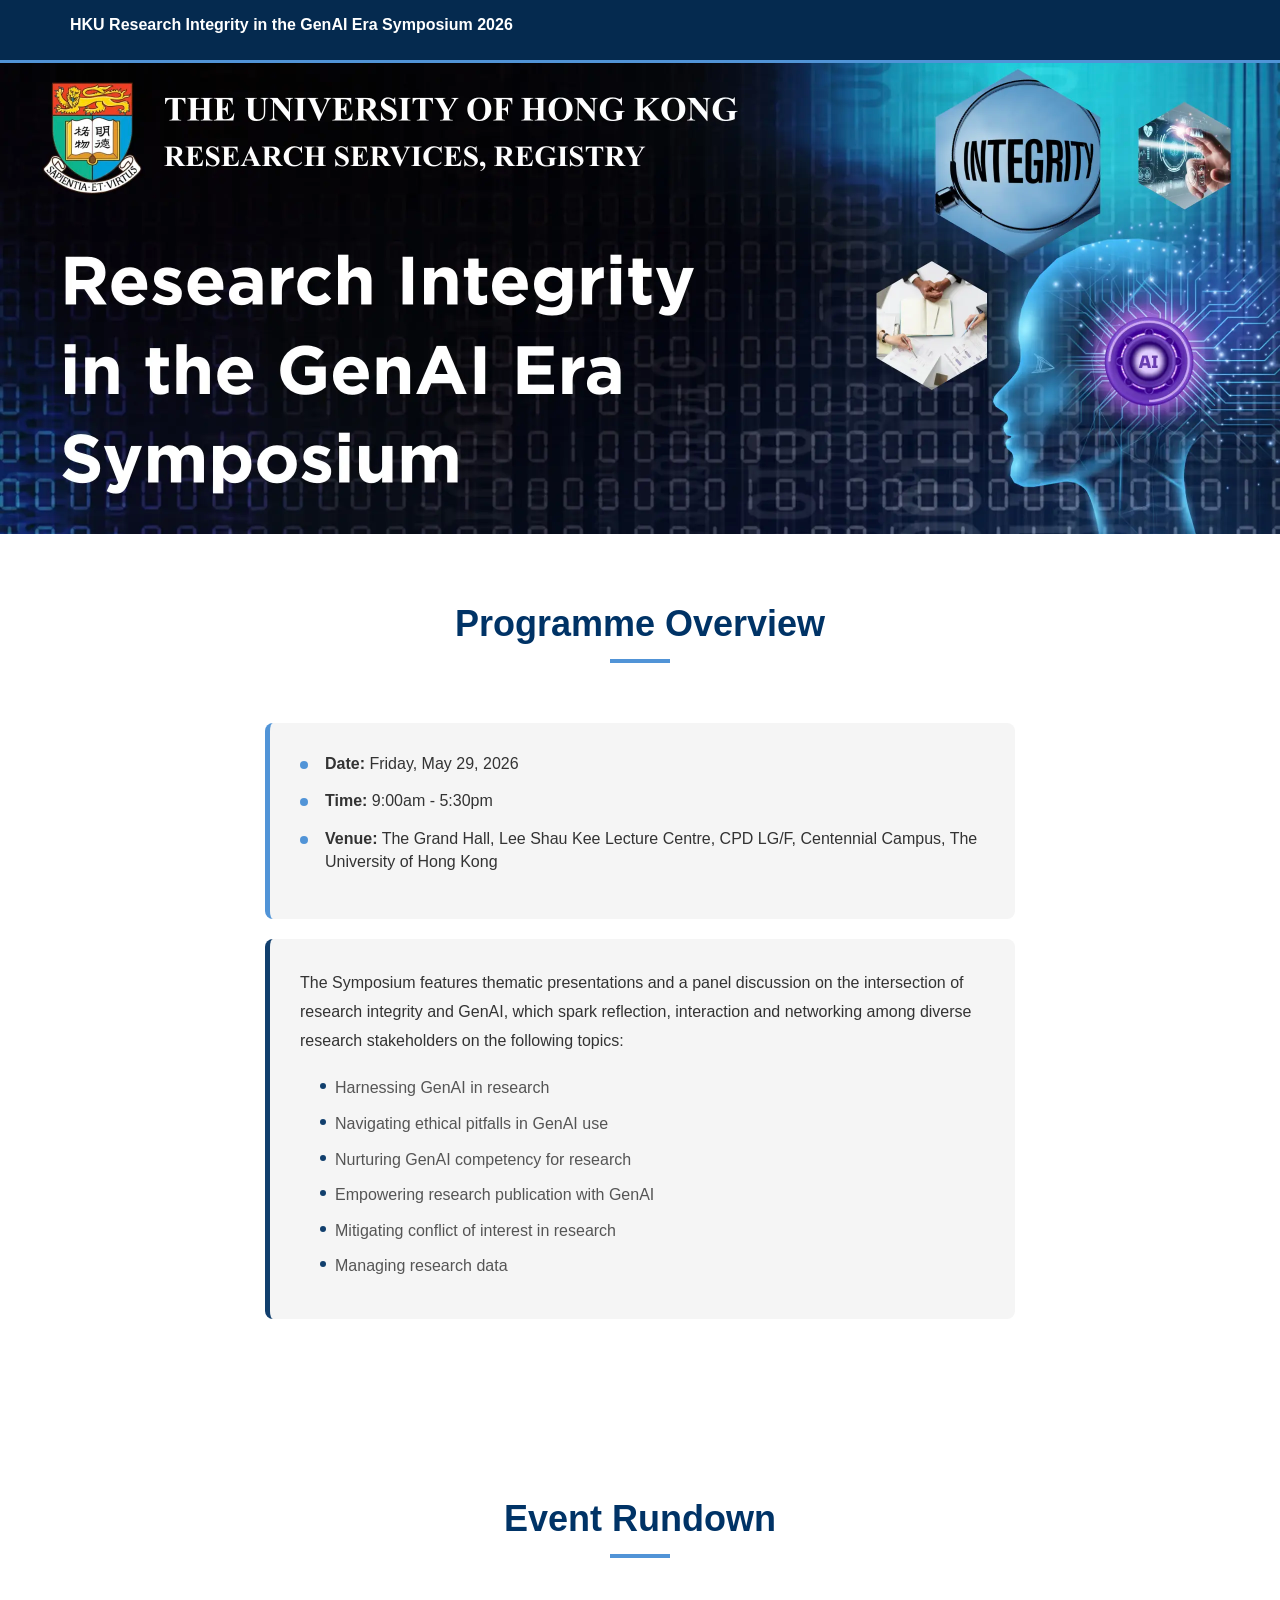
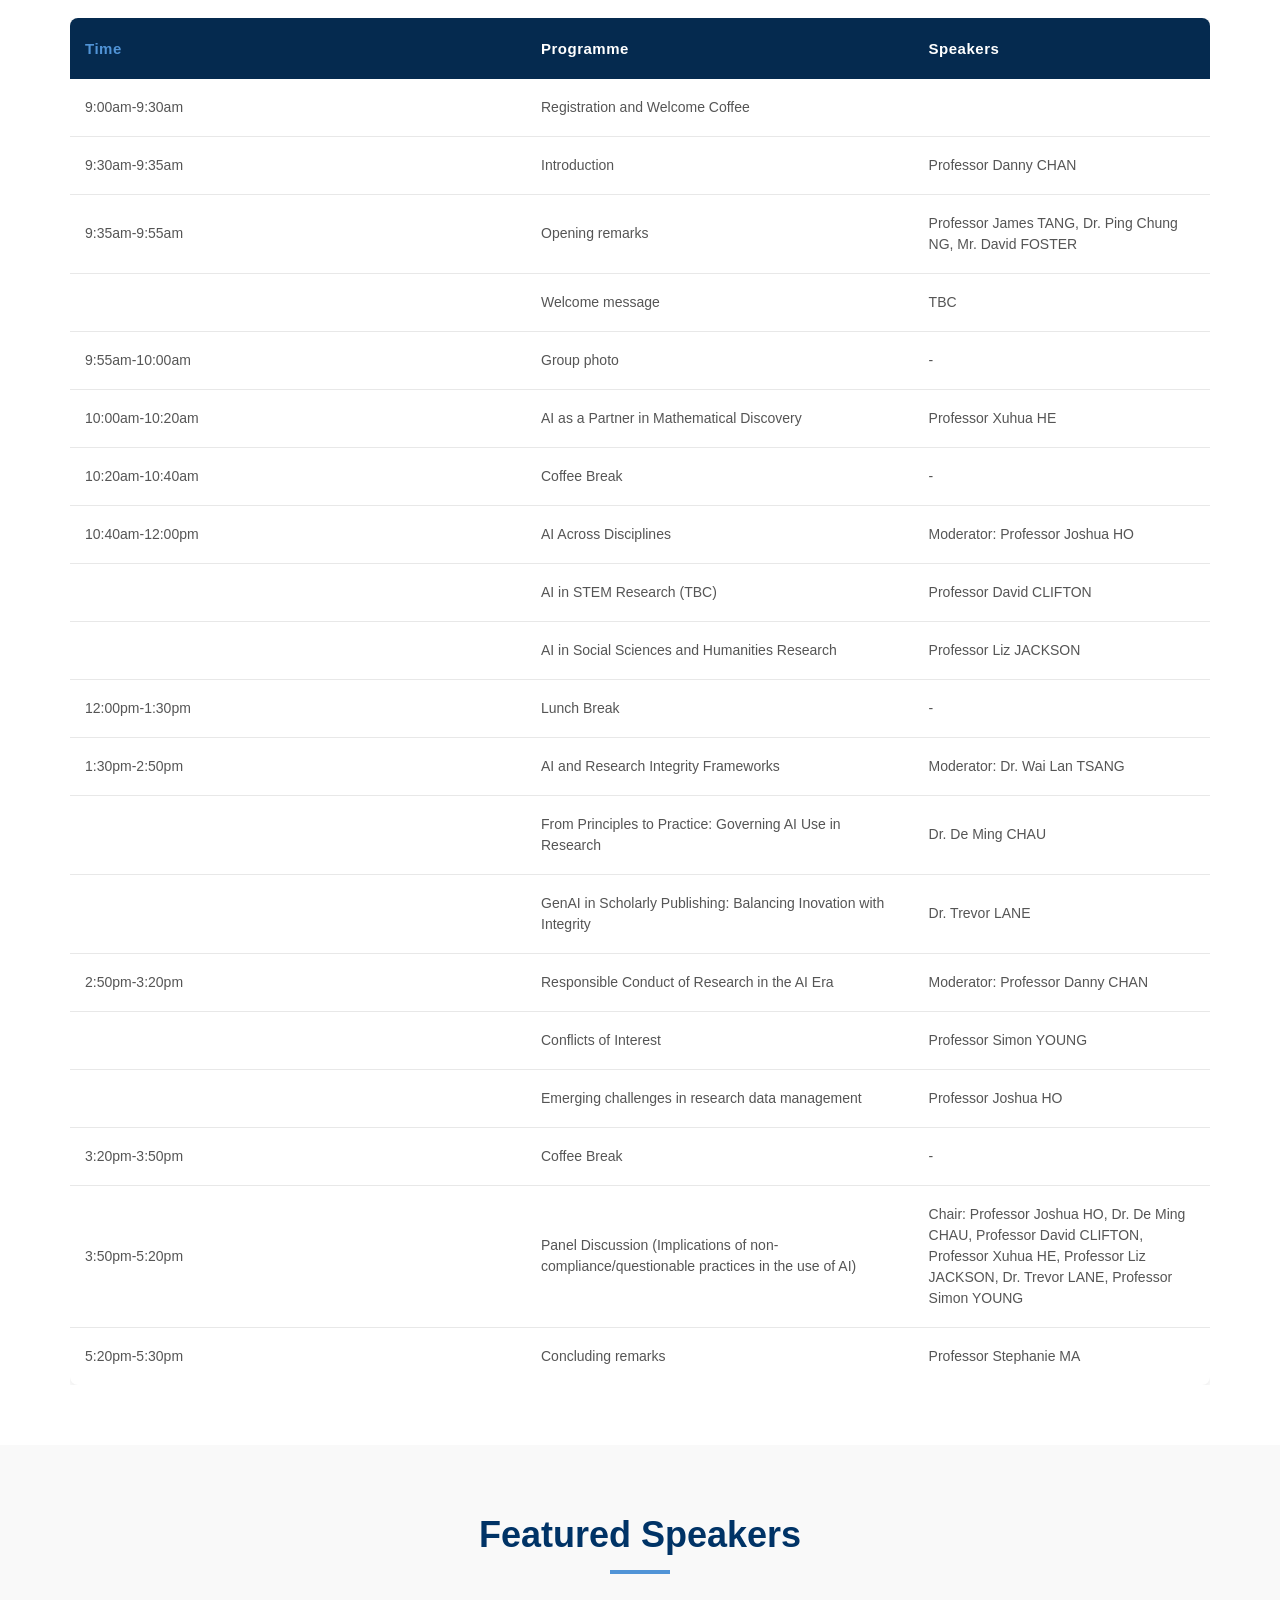
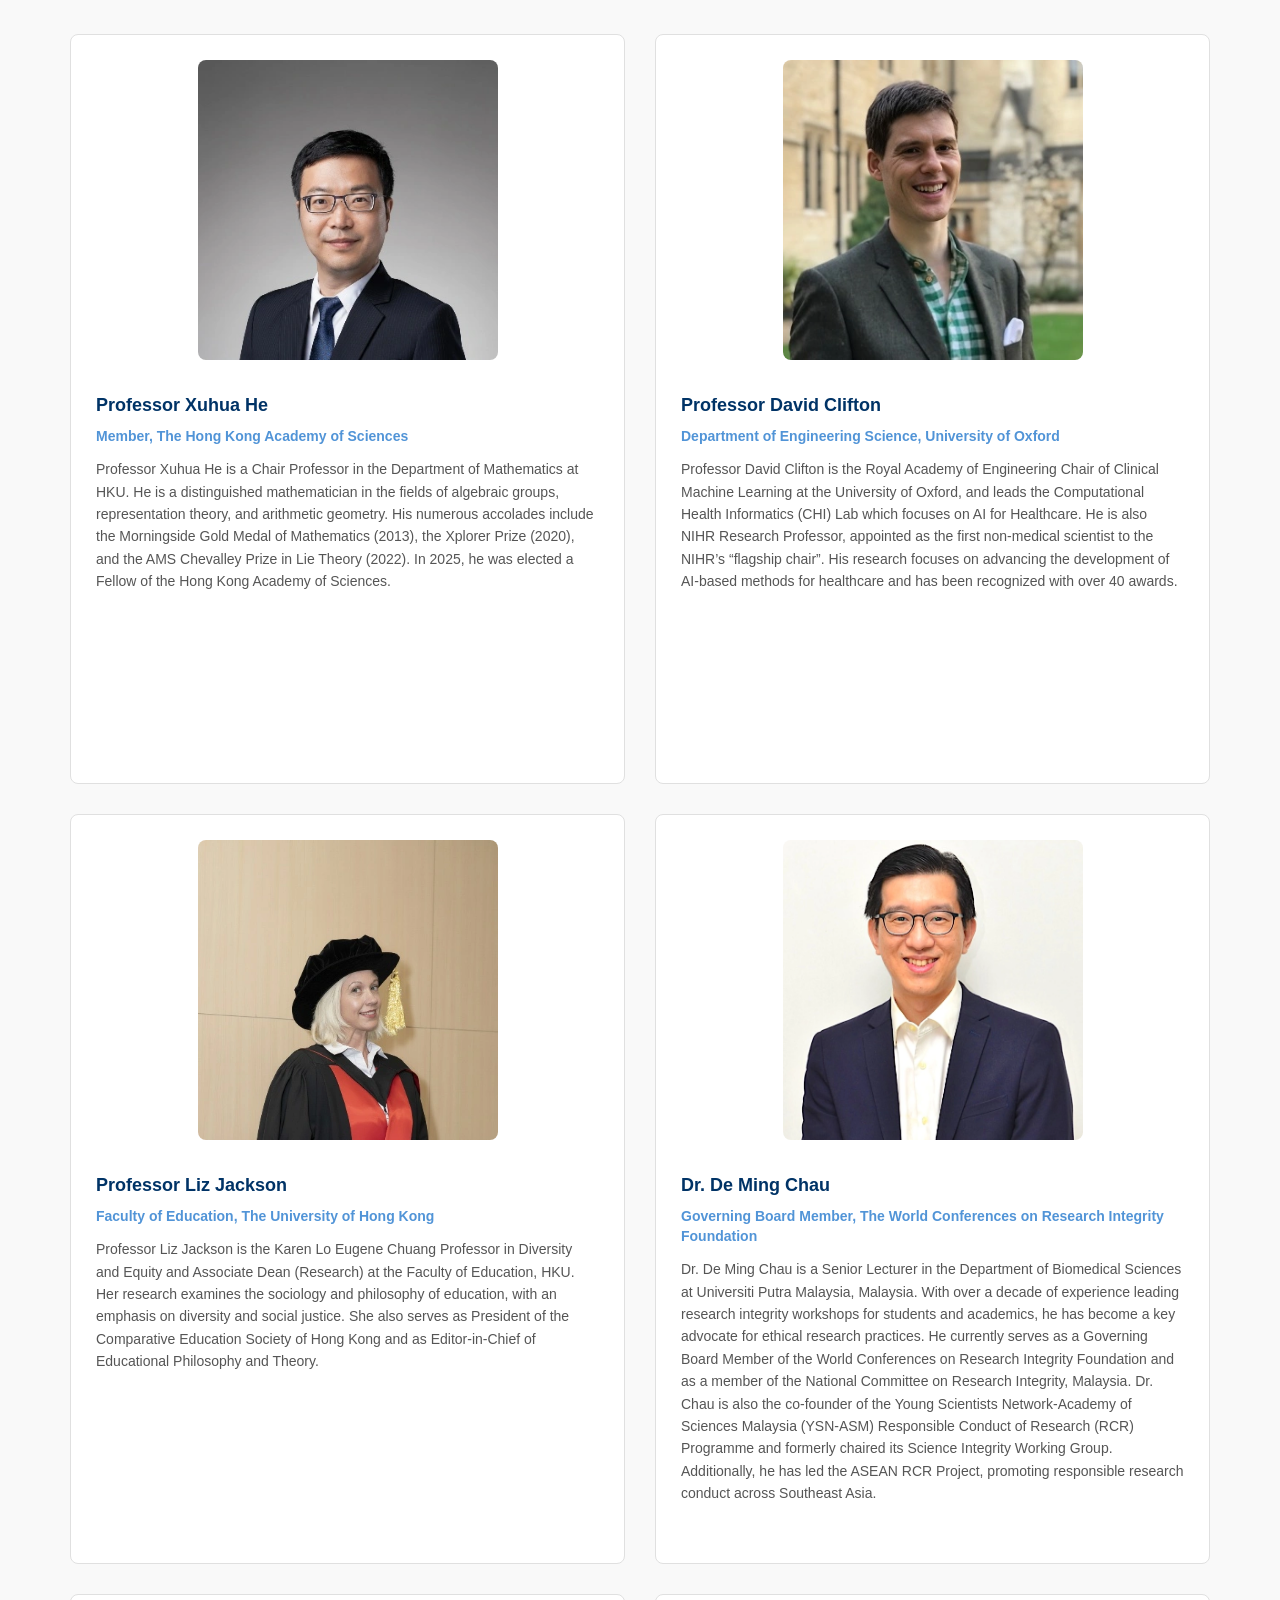
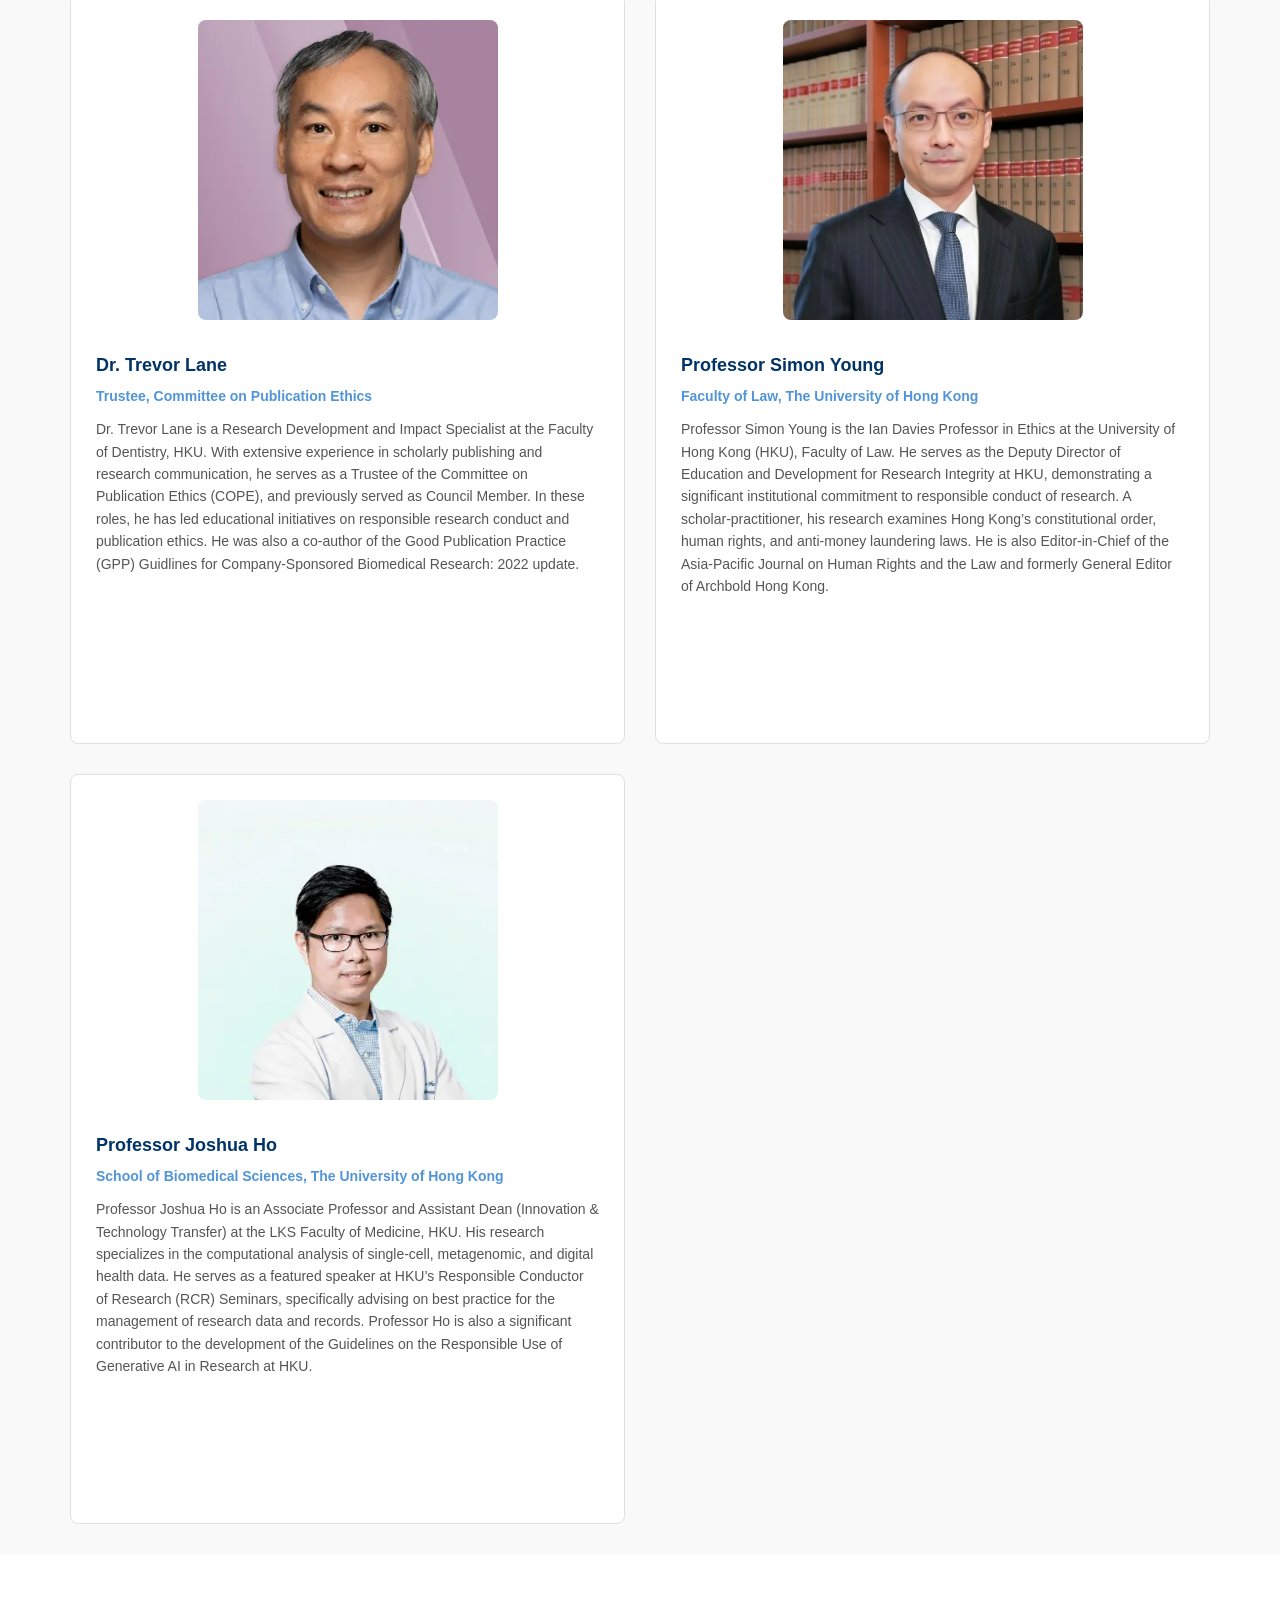
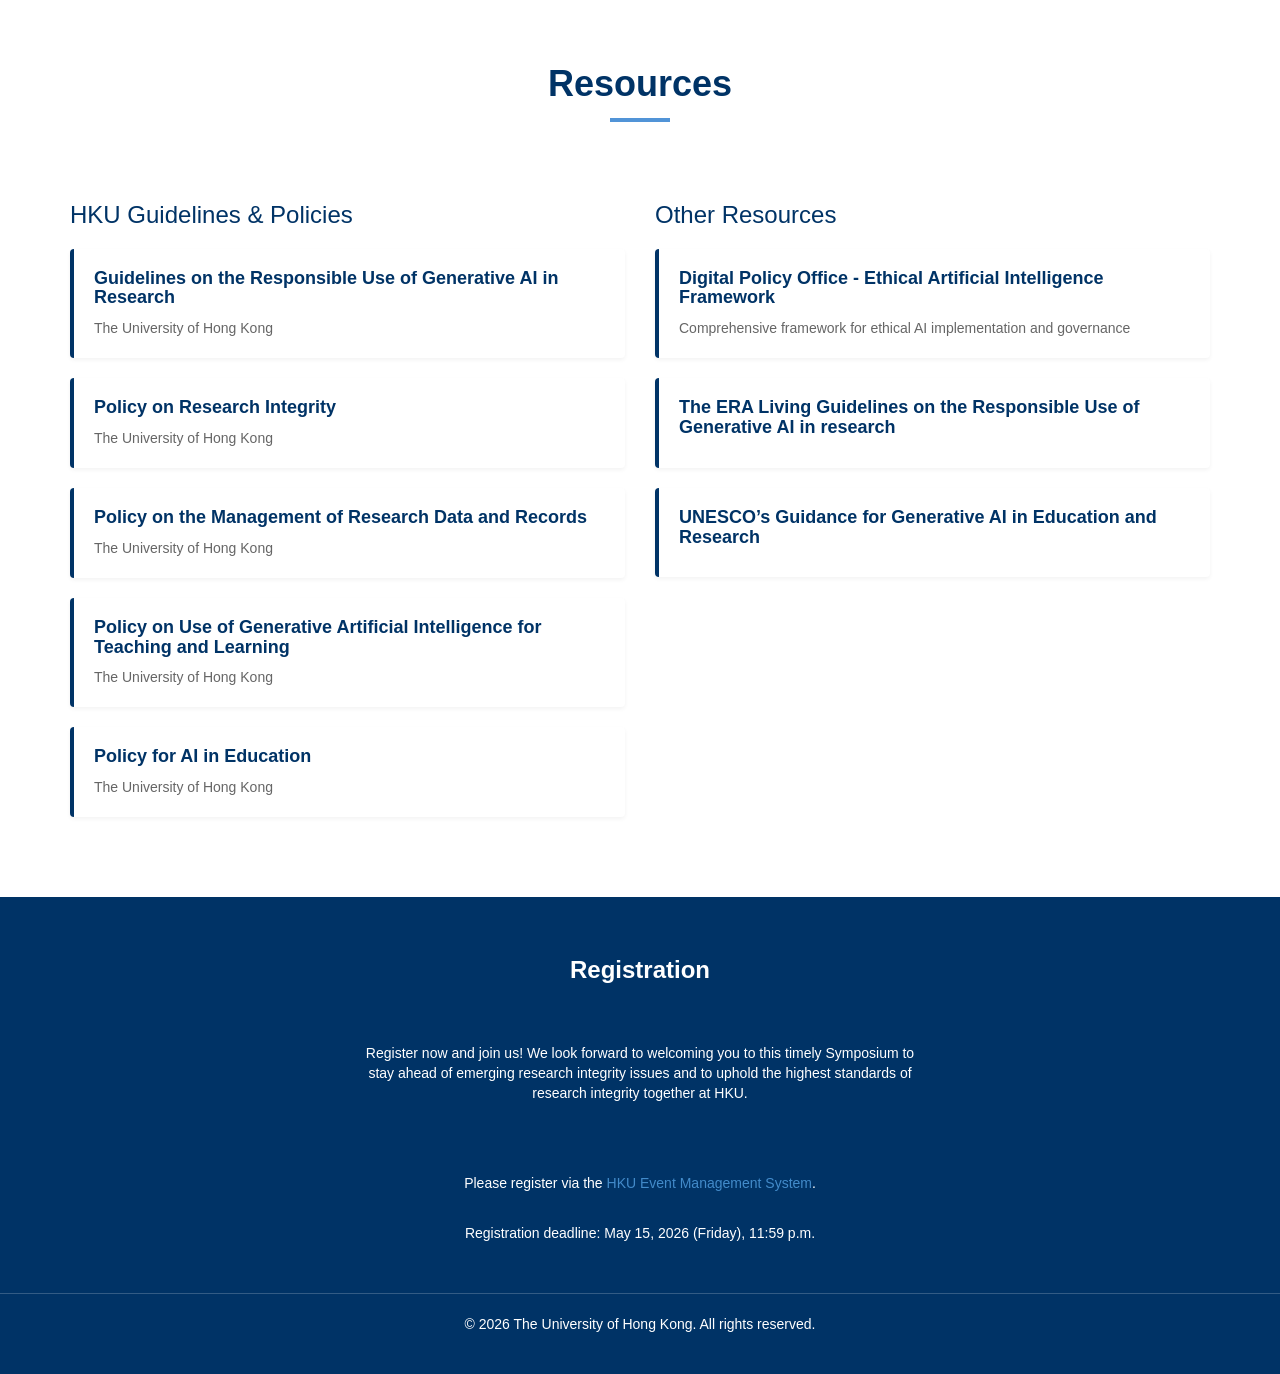
==== index.html @ 4e7ed570 "update timetable" ====
<!DOCTYPE html>
<!--[if IE 9]> <html lang="en" class="ie9"> <![endif]-->
<!--[if !IE]><!-->
<html lang="en">
<!--<![endif]-->

<head>
    <meta charset="utf-8">
    <title>Research Integrity in the GenAI Era Symposium</title>
    <meta name="description"
        content="Research Integrity in the GenAI Era Symposium-May 29, 2026 at The University of Hong Kong">
    <meta name="viewport" content="width=device-width, initial-scale=1.0">
    <link rel="shortcut icon" href="images/favicon.ico">

    <link href="bootstrap/css/bootstrap.css" rel="stylesheet">
    <link href="fonts/font-awesome/css/font-awesome.css" rel="stylesheet">
    <link href="css/animations.css" rel="stylesheet">
    <link href="css/animate.css" rel="stylesheet">
    <link href="css/style.css" rel="stylesheet">
</head>

<body class="no-trans">
    <!-- scrollToTop -->
    <div class="scrollToTop"><i class="icon-up-open-big"></i></div>

    <!-- Navigation -->
    <nav class="navbar navbar-default navbar-fixed-top navbar-custom">
        <div class="container">
            <div class="navbar-header">
                <a class="navbar-brand" href="#home">HKU Research Integrity in the GenAI Era Symposium 2026</a>
            </div>
        </div>
    </nav>

    <!-- Hero Section -->
    <!-- banner start -->
    <section id="banner" class="hero-section" style="margin-top: 50px;">
        <picture>
            <source media="(max-width: 768px)" srcset="images/banner2.webp">
            <img class="banner-image" src="images/banner.webp" alt="overview_banner" />
        </picture>
    </section>

    <!-- Programme Section -->
    <section id="programme" class="section clearfix secPadding" data-animation-effect="fadeInUp">
        <div class="container">
            <div class="row">
                <div class="col-md-12" style="margin-top: 50px;">
                    <h2 class="section-title">Programme Overview</h2>
                </div>
            </div>
            <div class="row">
                <div class="col-md-8 col-md-offset-2">
                    <div class="programme-details">
                        <div class="programme-item">
                            <strong>Date:</strong> Friday, May 29, 2026
                        </div>
                        <div class="programme-item">
                            <strong>Time:</strong> 9:00am - 5:30pm
                        </div>
                        <div class="programme-item">
                            <strong>Venue:</strong> The Grand Hall, Lee Shau Kee Lecture Centre, CPD LG/F, Centennial
                            Campus, The University of Hong Kong
                        </div>
                    </div>
                    <div class="description" style="margin-top: 20px;">
                        <p>The Symposium features thematic presentations and a panel discussion on the intersection of
                            research integrity and GenAI, which spark reflection, interaction and networking among
                            diverse research stakeholders on the following topics:
                        </p>
                        <ul class="list-unstyled">
                            <li>Harnessing GenAI in research</li>
                            <li>Navigating ethical pitfalls in GenAI use</li>
                            <li>Nurturing GenAI competency for research</li>
                            <li>Empowering research publication with GenAI</li>
                            <li>Mitigating conflict of interest in research</li>
                            <li>Managing research data</li>
                        </ul>
                    </div>
                </div>
            </div>
        </div>
    </section>

    <div class="space-lg"></div>

    <!-- Timetable Section -->
    <section id="timetable" class="section clearfix secPadding" data-animation-effect="fadeInUp">
        <div class="container">
            <div class="row">
                <div class="col-md-12" style="margin-top: 50px;">
                    <h2 class="section-title">Event Rundown</h2>
                </div>
            </div>
            <div class="row">
                <div class="col-md-12">
                    <div class="table-responsive">
                        <table class="timetable-table">
                            <thead>
                                <tr>
                                    <th>Time</th>
                                    <th>Programme</th>
                                    <th>Speakers</th>
                                </tr>
                            </thead>
                            <tbody>
                                <tr>
                                    <td>9:00am-9:30am</td>
                                    <td>Registration and Welcome Coffee</td>
                                    <td></td>
                                </tr>
                                <tr>
                                    <td>9:30am-9:35am</td>
                                    <td>Introduction</td>
                                    <td>Professor Danny CHAN</td>
                                </tr>
                                <tr>
                                    <td>9:35am-9:55am</td>
                                    <td>Opening remarks</td>
                                    <td>Professor James TANG, Dr. Ping Chung NG, Mr. David FOSTER</td>
                                </tr>
                                <tr>
                                    <td></td>
                                    <td>Welcome message</td>
                                    <td>TBC</td>
                                </tr>
                                <tr>
                                    <td>9:55am-10:00am</td>
                                    <td>Group photo</td>
                                    <td>-</td>
                                </tr>
                                <tr>
                                    <td>10:00am-10:20am</td>
                                    <td>AI as a Partner in Mathematical Discovery</td>
                                    <td>Professor Xuhua HE</td>
                                </tr>
                                <tr>
                                    <td>10:20am-10:40am</td>
                                    <td>Coffee Break</td>
                                    <td>-</td>
                                </tr>
                                <tr>
                                    <td>10:40am-12:00pm</td>
                                    <td>AI Across Disciplines</td>
                                    <td>Moderator: Professor Joshua HO</td>
                                </tr>
                                <tr>
                                    <td></td>
                                    <td>AI in STEM Research (TBC)</td>
                                    <td>Professor David CLIFTON</td>
                                </tr>
                                <tr>
                                    <td></td>
                                    <td>AI in Social Sciences and Humanities Research</td>
                                    <td>Professor Liz JACKSON</td>
                                </tr>
                                <tr>
                                    <td>12:00pm-1:30pm</td>
                                    <td>Lunch Break</td>
                                    <td>-</td>
                                </tr>
                                <tr>
                                    <td>1:30pm-2:50pm</td>
                                    <td>AI and Research Integrity Frameworks</td>
                                    <td>Moderator: Dr. Wai Lan TSANG</td>
                                </tr>
                                <tr>
                                    <td></td>
                                    <td>From Principles to Practice: Governing AI Use in Research</td>
                                    <td>Dr. De Ming CHAU</td>
                                </tr>
                                <tr>
                                    <td></td>
                                    <td>GenAI in Scholarly Publishing: Balancing Inovation with Integrity</td>
                                    <td>Dr. Trevor LANE</td>
                                </tr>
                                <tr>
                                    <td>2:50pm-3:20pm</td>
                                    <td>Responsible Conduct of Research in the AI Era</td>
                                    <td>Moderator: Professor Danny CHAN</td>
                                </tr>
                                <tr>
                                    <td></td>
                                    <td>Conflicts of Interest</td>
                                    <td>Professor Simon YOUNG</td>
                                </tr>
                                <tr>
                                    <td></td>
                                    <td>Emerging challenges in research data management</td>
                                    <td>Professor Joshua HO</td>
                                </tr>
                                <tr>
                                    <td>3:20pm-3:50pm</td>
                                    <td>Coffee Break</td>
                                    <td>-</td>
                                </tr>
                                <tr>
                                    <td>3:50pm-5:20pm</td>
                                    <td>Panel Discussion (Implications of non-compliance/questionable practices in the
                                        use of AI)</td>
                                    <td>Chair: Professor Joshua HO, Dr. De Ming CHAU, Professor David CLIFTON, Professor
                                        Xuhua HE, Professor Liz JACKSON, Dr. Trevor LANE, Professor Simon YOUNG </td>
                                </tr>
                                <tr>
                                    <td>5:20pm-5:30pm</td>
                                    <td>Concluding remarks</td>
                                    <td>Professor Stephanie MA</td>
                                </tr>
                            </tbody>
                        </table>
                    </div>
                </div>
            </div>
        </div>
    </section>

    <div class="space-lg"></div>

    <!-- Speakers Section -->
    <section id="speakers" class="section clearfix secPadding" style="background-color: #f9f9f9;"
        data-animation-effect="fadeInUp">
        <div class="container">
            <div class="row">
                <div class="col-md-12" style="margin-top: 50px;">
                    <h2 class="section-title">Featured Speakers</h2>
                </div>
            </div>
            <div class="row">
                <!-- Speaker 1 -->
                <div class="col-sm-6 col-md-6">
                    <div class="speaker-card">
                        <img class="speaker-image" src="images/xuhuahe.webp" alt="Professor Xuhua He" />
                        <div class="speaker-name">Professor Xuhua He</div>
                        <div class="speaker-title">Member, The Hong Kong Academy of Sciences</div>
                        <p class="speaker-bio">Professor Xuhua He is a Chair Professor in the Department of Mathematics
                            at HKU. He is a distinguished mathematician in the fields of algebraic groups,
                            representation theory, and arithmetic geometry. His numerous accolades include the
                            Morningside Gold Medal of Mathematics (2013), the Xplorer Prize (2020), and the AMS
                            Chevalley Prize in Lie Theory (2022). In 2025, he was elected a Fellow of the Hong Kong
                            Academy of Sciences.</p>
                    </div>
                </div>

                <!-- Speaker 2 -->
                <div class="col-sm-6 col-md-6">
                    <div class="speaker-card">
                        <img class="speaker-image" src="images/davidclifton.webp" alt="Professor David Clifton" />
                        <div class="speaker-name">Professor David Clifton</div>
                        <div class="speaker-title">Department of Engineering Science, University of Oxford</div>
                        <p class="speaker-bio">Professor David Clifton is the Royal Academy of Engineering Chair of
                            Clinical Machine Learning at the University of Oxford, and leads the Computational Health
                            Informatics (CHI) Lab which focuses on AI for Healthcare. He is also NIHR Research
                            Professor, appointed as the first non-medical scientist to the NIHR’s “flagship chair”. His
                            research focuses on advancing the development of AI-based methods for healthcare and has
                            been recognized with over 40 awards.</p>
                    </div>
                </div>

                <!-- Speaker 3 -->
                <div class="col-sm-6 col-md-6">
                    <div class="speaker-card">
                        <img class="speaker-image" src="images/lizjackson.webp" alt="Professor Liz Jackson" />
                        <div class="speaker-name">Professor Liz Jackson</div>
                        <div class="speaker-title">Faculty of Education, The University of Hong Kong</div>
                        <p class="speaker-bio">Professor Liz Jackson is the Karen Lo Eugene Chuang Professor in
                            Diversity and Equity and Associate Dean (Research) at the Faculty of Education, HKU. Her
                            research examines the sociology and philosophy of education, with an emphasis on diversity
                            and social justice. She also serves as President of the Comparative Education Society of
                            Hong Kong and as Editor‑in‑Chief of Educational Philosophy and Theory.</p>
                    </div>
                </div>

                <!-- Speaker 4 -->
                <div class="col-sm-6 col-md-6">
                    <div class="speaker-card">
                        <img class="speaker-image" src="images/demingchau.webp" alt="Dr. De Ming Chau" />
                        <div class="speaker-name">Dr. De Ming Chau</div>
                        <div class="speaker-title">Governing Board Member, The World Conferences on Research Integrity Foundation</div>
                        <p class="speaker-bio">Dr. De Ming Chau is a Senior Lecturer in the Department of Biomedical
                            Sciences at Universiti Putra Malaysia, Malaysia. With over a decade of experience leading
                            research integrity workshops for students and academics, he has become a key advocate for
                            ethical research practices. He currently serves as a Governing Board Member of the World
                            Conferences on Research Integrity Foundation and as a member of the National Committee on
                            Research Integrity, Malaysia. Dr. Chau is also the co-founder of the Young Scientists
                            Network-Academy of Sciences Malaysia (YSN-ASM) Responsible Conduct of Research (RCR)
                            Programme and formerly chaired its Science Integrity Working Group. Additionally, he has led
                            the ASEAN RCR Project, promoting responsible research conduct across Southeast Asia.</p>
                    </div>
                </div>

                <!-- Speaker 5 -->
                <div class="col-sm-6 col-md-6">
                    <div class="speaker-card">
                        <img class="speaker-image" src="images/trevorlane.webp" alt="Dr. Trevor Lane" />
                        <div class="speaker-name">Dr. Trevor Lane</div>
                        <div class="speaker-title">Trustee, Committee on Publication Ethics</div>
                        <p class="speaker-bio">Dr. Trevor Lane is a Research Development and Impact Specialist at the
                            Faculty of Dentistry, HKU. With extensive experience in scholarly publishing and research
                            communication, he serves as a Trustee of the Committee on Publication Ethics (COPE), and
                            previously served as Council Member. In these roles, he has led educational initiatives on
                            responsible research conduct and publication ethics. He was also a co-author of the Good
                            Publication Practice (GPP) Guidlines for Company-Sponsored Biomedical Research: 2022 update.</p>
                    </div>
                </div>

                <!-- Speaker 6 -->
                <div class="col-sm-6 col-md-6">
                    <div class="speaker-card">
                        <img class="speaker-image" src="images/simonyoung.webp" alt="Professor Simon Young" />
                        <div class="speaker-name">Professor Simon Young</div>
                        <div class="speaker-title">Faculty of Law, The University of Hong Kong</div>
                        <p class="speaker-bio">Professor Simon Young is the Ian Davies Professor in Ethics at the
                            University of Hong Kong (HKU), Faculty of Law. He serves as the Deputy Director of Education
                            and Development for Research Integrity at HKU, demonstrating a significant institutional
                            commitment to responsible conduct of research. A scholar-practitioner, his research examines
                            Hong Kong’s constitutional order, human rights, and anti-money laundering laws. He is also
                            Editor-in-Chief of the Asia-Pacific Journal on Human Rights and the Law and formerly General
                            Editor of Archbold Hong Kong.</p>
                    </div>
                </div>

                <!-- Speaker 7 -->
                <div class="col-sm-6 col-md-6">
                    <div class="speaker-card">
                        <img class="speaker-image" src="images/joshuaho.webp" alt="Professor Joshua Ho" />
                        <div class="speaker-name">Professor Joshua Ho</div>
                        <div class="speaker-title">School of Biomedical Sciences, The University of Hong Kong</div>
                        <p class="speaker-bio">Professor Joshua Ho is an Associate Professor and Assistant Dean
                            (Innovation & Technology Transfer) at the LKS Faculty of Medicine, HKU. His research
                            specializes in the computational analysis of single-cell, metagenomic, and digital health
                            data. He serves as a featured speaker at HKU’s Responsible Conductor of Research (RCR)
                            Seminars, specifically advising on best practice for the management of research data and
                            records. Professor Ho is also a significant contributor to the development of the Guidelines
                            on the Responsible Use of Generative AI in Research at HKU.</p>
                    </div>
                </div>

            </div>
        </div>
    </section>

    <div class="space-lg"></div>

    <!-- Resources Section -->
    <section id="resources" class="section clearfix secPadding" data-animation-effect="fadeInUp">
        <div class="container">
            <div class="row">
                <div class="col-md-12">
                    <h2 class="section-title" style="margin-top: 50px;">Resources</h2>
                </div>
            </div>
            <div class="row">
                <div class="col-md-6">
                    <h3 style="color: #003366; margin-bottom: 20px;">HKU Guidelines & Policies</h3>
                    <a href="https://www.rss.hku.hk/research-integrity/GenAI-research-guidelines.pdf" target="_blank"
                        class="resource-link">
                        <div class="resource-item">
                            <h4>Guidelines on the Responsible Use of Generative AI in Research</h4>
                            <p>The University of Hong Kong</p>
                        </div>
                    </a>
                    <a href="https://www.rss.hku.hk/integrity/rcr/policy" target="_blank" class="resource-link">
                        <div class="resource-item">
                            <h4>Policy on Research Integrity</h4>
                            <p>The University of Hong Kong</p>
                        </div>
                    </a>
                    <a href="https://www.rss.hku.hk/integrity/research-data-records-management#policy-research-data-records-management"
                        target="_blank" class="resource-link">
                        <div class="resource-item">
                            <h4>Policy on the Management of Research Data and Records</h4>
                            <p>The University of Hong Kong</p>
                        </div>
                    </a>
                    <a href="https://intraweb.hku.hk/reserved_1/tlearn/genai/gaitf-policy-dissemination-202309.pdf"
                        target="_blank" class="resource-link">
                        <div class="resource-item">
                            <h4>Policy on Use of Generative Artificial Intelligence for Teaching and Learning</h4>
                            <p>The University of Hong Kong</p>
                        </div>
                    </a>
                    <a href="https://aied.talic.hku.hk/aipolicy/" target="_blank" class="resource-link">
                        <div class="resource-item">
                            <h4>Policy for AI in Education</h4>
                            <p>The University of Hong Kong</p>
                        </div>
                    </a>
                </div>
                <div class="col-md-6">
                    <h3 style="color: #003366; margin-bottom: 20px;">Other Resources</h3>
                    <a href="https://www.digitalpolicy.gov.hk/en/our_work/data_governance/policies_standards/ethical_ai_framework/"
                        target="_blank" class="resource-link">
                        <div class="resource-item">
                            <h4>Digital Policy Office - Ethical Artificial Intelligence Framework</h4>
                            <p>Comprehensive framework for ethical AI implementation and governance</p>
                        </div>
                    </a>
                    <a href="https://research-and-innovation.ec.europa.eu/document/download/2b6cf7e5-36ac-41cb-aab5-0d32050143dc_en?filename=ec_rtd_ai-guidelines.pdf"
                        target="_blank" class="resource-link">
                        <div class="resource-item">
                            <h4>The ERA Living Guidelines on the Responsible Use of Generative AI in research</h4>
                            <!-- <p>The ERA Living Guidelines on the Responsible Use of Generative AI in research</p> -->
                        </div>
                    </a>
                    <a href="https://unesco.org.uk/site/assets/files/10375/guidance_for_generative_ai_in_education_and_research.pdf"
                        target="_blank" class="resource-link">
                        <div class="resource-item">
                            <h4>UNESCO’s Guidance for Generative AI in Education and Research</h4>
                            <!-- <p>UNESCO’s Guidance for Generative AI in Education and Research</p> -->
                        </div>
                    </a>
                </div>
            </div>
        </div>
    </section>

    <div class="space-lg"></div>

    <!-- Footer -->
    <footer class="footer-custom">
        <div class="container">
            <h3>Registration</h3>
            <div class="row">
                <div class="col-md-6">
                    <div class="footer-item">
                        <!-- <i class="fa fa-map-marker"></i> -->
                        <p>Register now and join us! We look forward to welcoming you to this timely Symposium to stay
                            ahead of emerging research integrity issues and to uphold the highest standards of research
                            integrity together at HKU.
                        </p>
                    </div><br>
                    <p>Please register via the <a
                            href="https://hkuems1.hku.hk/hkuems/ec_hdetail.aspx?guest=Y&ueid=105244" target="_blank">HKU
                            Event Management System</a>.</p>
                    <br>
                    <p>Registration deadline: May 15, 2026 (Friday), 11:59 p.m.
                    </p>
                </div>
            </div>
        </div>
        <div class="space-md"></div>
        <p style="border-top: 1px solid rgba(255,255,255,0.2); padding-top: 20px; margin-bottom: 0;">© 2026 The
            University of Hong Kong. All rights reserved.</p>
        </div>
    </footer>

    <!-- JavaScript -->
    <script type="text/javascript" src="plugins/jquery.min.js"></script>
    <script type="text/javascript" src="bootstrap/js/bootstrap.min.js"></script>
    <script type="text/javascript" src="plugins/modernizr.js"></script>
    <script type="text/javascript" src="plugins/isotope/isotope.pkgd.min.js"></script>
    <script type="text/javascript" src="plugins/jquery.backstretch.min.js"></script>
    <script type="text/javascript" src="plugins/jquery.appear.js"></script>

</body>

</html>
---- css/animations.css ----
/*!
Animate.css - http://daneden.me/animate
Licensed under the MIT license - http://opensource.org/licenses/MIT

Copyright (c) 2014 Daniel Eden
*/

@import url(animate.css);

/*
Theme Name: Worthy - Free Powerful Theme by HtmlCoder
Author:HtmlCoder
Author URI:http://www.htmlcoder.me
Version:1.0.0
Created:November 2014
License: Creative Commons Attribution 3.0 License (https://creativecommons.org/licenses/by/3.0/)
File Description: Custom Animations
*/

/*Custom Animations*/

@-webkit-keyframes fadeInDownSmall {
  0% {
    opacity: 0;
    -webkit-transform: translate3d(0, -20px, 0);
    transform: translate3d(0, -20px, 0);
  }

  100% {
    opacity: 1;
    -webkit-transform: translate3d(0, 0, 0);
    transform: translate3d(0, 0, 0);
  }
}

@keyframes fadeInDownSmall {
  0% {
    opacity: 0;
    -webkit-transform: translate3d(0, -20px, 0);
    -ms-transform: translate3d(0, -20px, 0);
    transform: translate3d(0, -20px, 0);
  }

  100% {
    opacity: 1;
    -webkit-transform: translate3d(0, 0, 0);
    -ms-transform: translate3d(0, 0, 0);
    transform: translate3d(0, 0, 0);
  }
}

.fadeInDownSmall {
  -webkit-animation-name: fadeInDownSmall;
  animation-name: fadeInDownSmall;
}

@-webkit-keyframes fadeInLeftSmall {
  0% {
    opacity: 0;
    -webkit-transform: translate3d(-20px, 0, 0);
    transform: translate3d(-20px, 0, 0);
  }

  100% {
    opacity: 1;
    -webkit-transform: none;
    transform: none;
  }
}

@keyframes fadeInLeftSmall {
  0% {
    opacity: 0;
    -webkit-transform: translate3d(-20px, 0, 0);
    -ms-transform: translate3d(-20px, 0, 0);
    transform: translate3d(-20px, 0, 0);
  }

  100% {
    opacity: 1;
    -webkit-transform: none;
    -ms-transform: none;
    transform: none;
  }
}

.fadeInLeftSmall {
  -webkit-animation-name: fadeInLeftSmall;
  animation-name: fadeInLeftSmall;
}

@-webkit-keyframes fadeInRightSmall {
  0% {
    opacity: 0;
    -webkit-transform: translate3d(20px, 0, 0);
    transform: translate3d(20px, 0, 0);
  }

  100% {
    opacity: 1;
    -webkit-transform: none;
    transform: none;
  }
}

@keyframes fadeInRightSmall {
  0% {
    opacity: 0;
    -webkit-transform: translate3d(20px, 0, 0);
    -ms-transform: translate3d(20px, 0, 0);
    transform: translate3d(20px, 0, 0);
  }

  100% {
    opacity: 1;
    -webkit-transform: none;
    -ms-transform: none;
    transform: none;
  }
}

.fadeInRightSmall {
  -webkit-animation-name: fadeInRightSmall;
  animation-name: fadeInRightSmall;
}

@-webkit-keyframes fadeInUpSmall {
  0% {
    opacity: 0;
    -webkit-transform: translate3d(0, 20px, 0);
    transform: translate3d(0, 20px, 0);
  }

  100% {
    opacity: 1;
    -webkit-transform: none;
    transform: none;
  }
}

@keyframes fadeInUpSmall {
  0% {
    opacity: 0;
    -webkit-transform: translate3d(0, 20px, 0);
    -ms-transform: translate3d(0, 20px, 0);
    transform: translate3d(0, 20px, 0);
  }

  100% {
    opacity: 1;
    -webkit-transform: none;
    -ms-transform: none;
    transform: none;
  }
}

.fadeInUpSmall {
  -webkit-animation-name: fadeInUpSmall;
  animation-name: fadeInUpSmall;
}
---- css/style.css ----
.navbar-custom {
	background-color: #052a4f;
	border-bottom: 3px solid #5194d7;
}

.navbar-custom .navbar-brand {
	color: #fff !important;
	font-weight: bold;
	font-size: 16px;
	margin-bottom: 10px;
}

.navbar-custom .nav>li>a {
	color: #fff !important;
	transition: all 0.3s ease;
}

.navbar-custom .nav>li>a:hover {
	color: #5194d7 !important;
	background-color: rgba(255, 255, 255, 0.1);
}

.hero-section {
	background: linear-gradient(135deg, #052a4f 0%, #083a6b 100%);
	color: white;
	padding: 0;
	text-align: center;
	overflow: hidden;
	min-height: 300px;
	display: flex;
	align-items: center;
	justify-content: center;
}

.banner-image {
	width: 100%;
	height: auto;
	display: block;
	max-width: 100%;
}

.section-title {
	font-size: 36px;
	font-weight: bold;
	color: #003366;
	margin-bottom: 40px;
	text-align: center;
	position: relative;
	padding-bottom: 20px;
}

.section-title:after {
	content: '';
	display: block;
	width: 60px;
	height: 4px;
	background-color: #5194d7;
	margin: 15px auto 0;
}

.timetable-table {
	width: 100%;
	border-collapse: collapse;
	background-color: white;
	box-shadow: 0 2px 8px rgba(0, 0, 0, 0.1);
	border-radius: 8px;
	overflow: hidden;
}

.timetable-table thead {
	background-color: #052a4f;
	color: white;
}

.timetable-table th {
	padding: 20px 15px;
	text-align: left;
	font-weight: 600;
	font-size: 15px;
	letter-spacing: 0.5px;
}

.timetable-table td {
	padding: 18px 15px;
	border-bottom: 1px solid #e8e8e8;
	font-size: 14px;
	color: #555;
	line-height: 1.5;
}

.timetable-table tbody tr:hover {
	background-color: #f5f9ff;
	transition: background-color 0.3s ease;
}

.timetable-table tbody tr:last-child td {
	border-bottom: none;
}

.timetable-table th:first-child {
	width: 40%;
	color: #5194d7;
	font-weight: 700;
}

.timetable-table th:nth-child(2) {
	width: 34%;
}

.timetable-table th:nth-child(3) {
	width: 26%;
}

.table-responsive {
	overflow-x: auto;
	-webkit-overflow-scrolling: touch;
}

.programme-details {
	background-color: #f5f5f5;
	padding: 30px;
	border-radius: 8px;
	border-left: 5px solid #5194d7;
}

.programme-details p {
	font-size: 16px;
	line-height: 1.8;
	margin-bottom: 15px;
}

.description {
	background-color: #f5f5f5;
	padding: 30px;
	border-radius: 8px;
	border-left: 5px solid #113f6d;
	margin-bottom: 50px;
}

.description p {
	font-size: 16px;
	line-height: 1.8;
	margin-bottom: 20px;
	color: #333;
}

.description ul {
	margin: 0;
	padding-left: 20px;
}

.description li {
	font-size: 16px;
	line-height: 1.6;
	margin-bottom: 10px;
	color: #555;
	position: relative;
	padding-left: 15px;
}

.description li:before {
	content: '';
	display: block;
	width: 6px;
	height: 6px;
	background-color: #113f6d;
	border-radius: 50%;
	position: absolute;
	left: 0;
	top: 8px;
}

.programme-item {
	font-size: 16px;
	margin-bottom: 15px;
	padding-left: 25px;
	position: relative;
}

.programme-item:before {
	content: '';
	display: block;
	width: 8px;
	height: 8px;
	background-color: #5194d7;
	border-radius: 50%;
	position: absolute;
	left: 0;
	top: 8px;
}

.speaker-card {
	background: white;
	border: 1px solid #e0e0e0;
	border-radius: 8px;
	padding: 25px;
	margin-bottom: 30px;
	transition: box-shadow 0.3s ease, transform 0.3s ease;
	height: 750px;
	display: flex;
	flex-direction: column;
	justify-content: space-between;
	/* min-height: 420px; */
	box-sizing: border-box;
}

.speaker-card:hover {
	box-shadow: 0 4px 15px rgba(0, 0, 0, 0.1);
	transform: translateY(-5px);
}

.speaker-card .speaker-bio {
	flex-grow: 1;
}

.speaker-image {
	width: 300px;
	height: 300px;
	border-radius: 8px;
	margin: 0 auto 18px;
	display: block;
	object-fit: cover;
}

.speaker-name {
	font-size: 18px;
	font-weight: bold;
	color: #003366;
	margin-bottom: 8px;
	margin-top: 15px;
}

.speaker-title {
	font-size: 14px;
	color: #5194d7;
	font-weight: 600;
	margin-bottom: 12px;
}

.speaker-bio {
	font-size: 14px;
	line-height: 1.6;
	color: #555;
}

.resource-item {
	background: white;
	padding: 20px;
	border-left: 4px solid #003366;
	margin-bottom: 20px;
	border-radius: 4px;
	box-shadow: 0 2px 4px rgba(0, 0, 0, 0.05);
	transition: all 0.3s ease;
}

.resource-link {
	text-decoration: none;
	display: block;
	transition: all 0.3s ease;
}

.resource-link:hover .resource-item {
	transform: translateY(-2px);
	box-shadow: 0 4px 12px rgba(0, 0, 0, 0.1);
	border-left-color: #5194d7;
}

.resource-item h4 {
	color: #003366;
	margin-top: 0;
	font-weight: 600;
}

.resource-item p {
	margin: 0;
	color: #666;
	font-size: 14px;
}

.footer-custom {
	background-color: #003366;
	color: white;
	padding: 40px 0;
	text-align: center;
}

.footer-custom h3 {
	color: white;
	margin-bottom: 30px;
	font-weight: bold;
}

.footer-custom .row {
	display: flex;
	align-items: center;
	justify-content: center;
	flex-wrap: wrap;
}

.footer-item {
	margin-bottom: 20px;
	display: flex;
	flex-direction: column;
	align-items: center;
	justify-content: center;
	min-height: 120px;
}

.footer-item i {
	color: #5194d7;
	width: 20px;
	margin-right: 0;
	margin-bottom: 10px;
}

.footer-item p {
	margin: 0;
	font-size: 14px;
}

.space-lg {
	height: 60px;
}

.space-md {
	height: 40px;
}

.object-visible {
	opacity: 1;
	visibility: visible;
}

@media (max-width: 768px) {
	.hero-section {
		min-height: 230px;
	}

	.banner-image {
		width: 100%;
		height: auto;
	}

	.section-title {
		font-size: 28px;
	}

	.speaker-card {
		height: auto;
	}
}
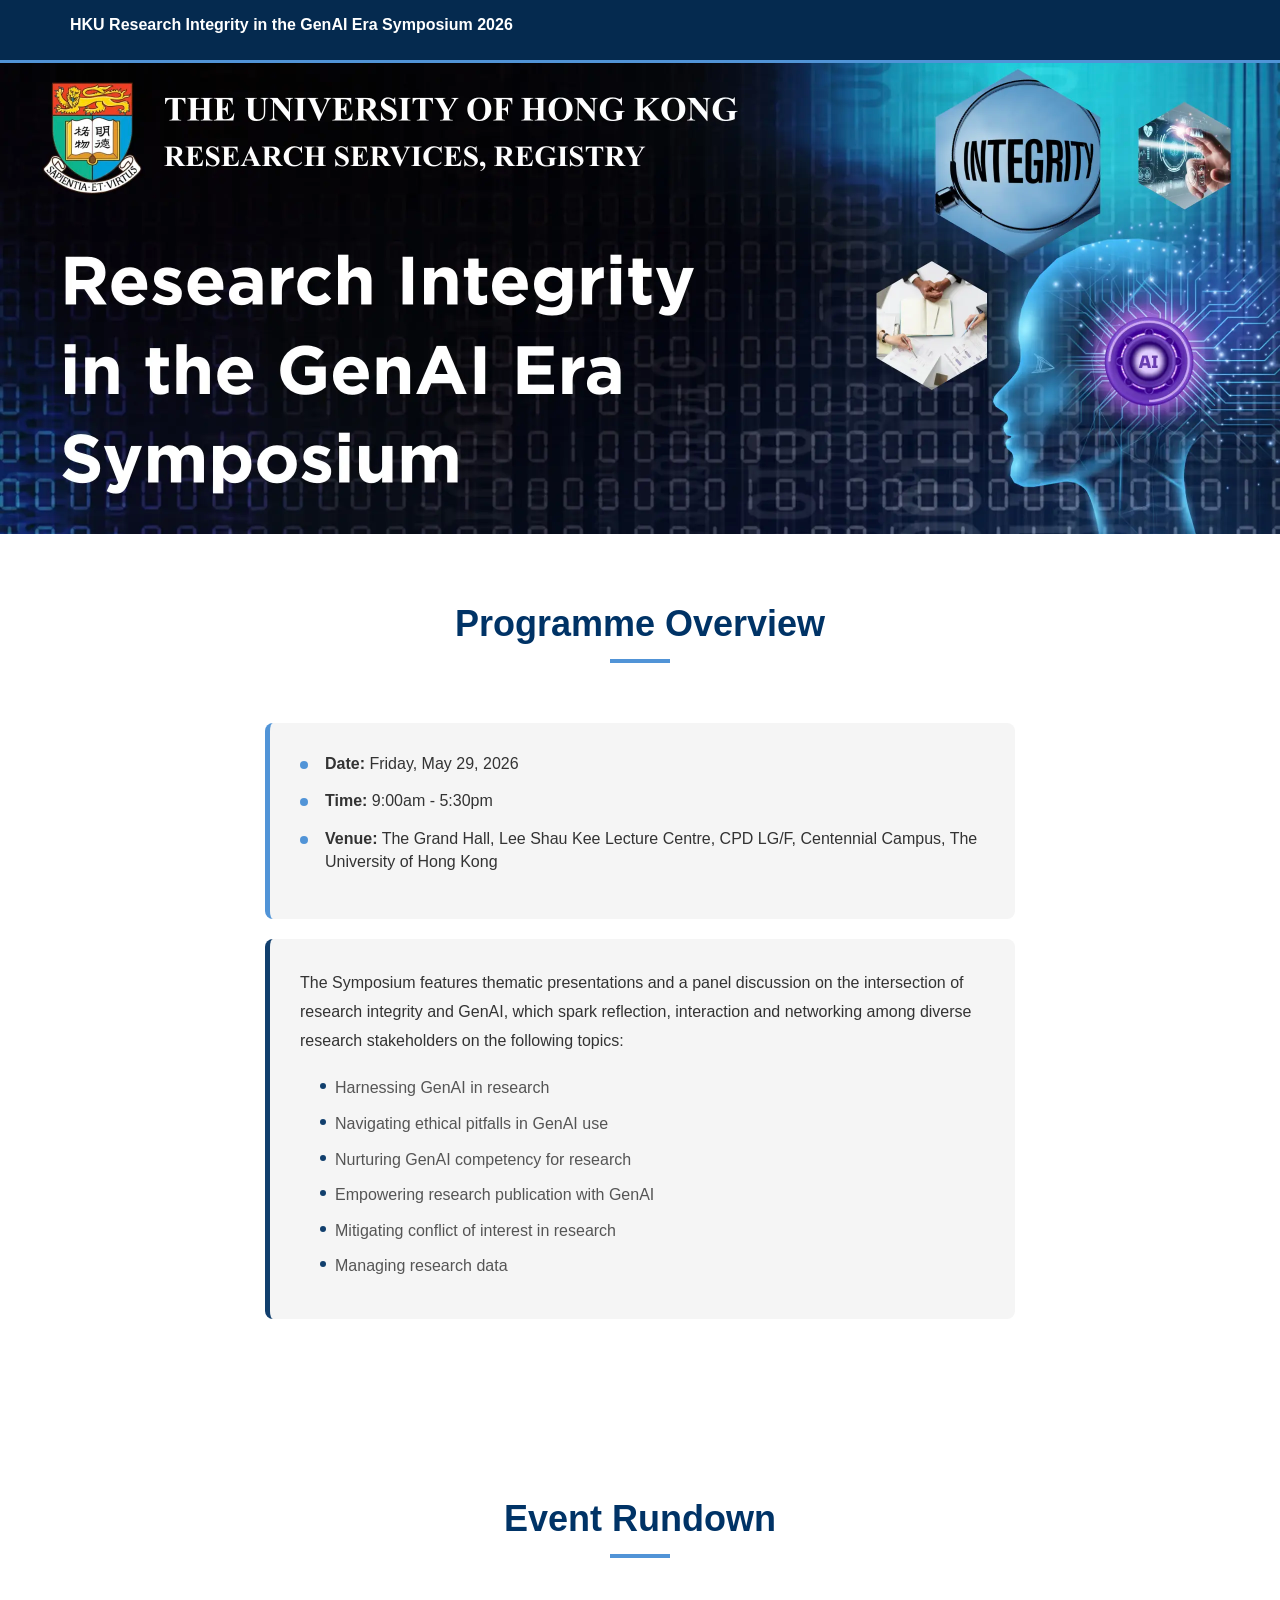
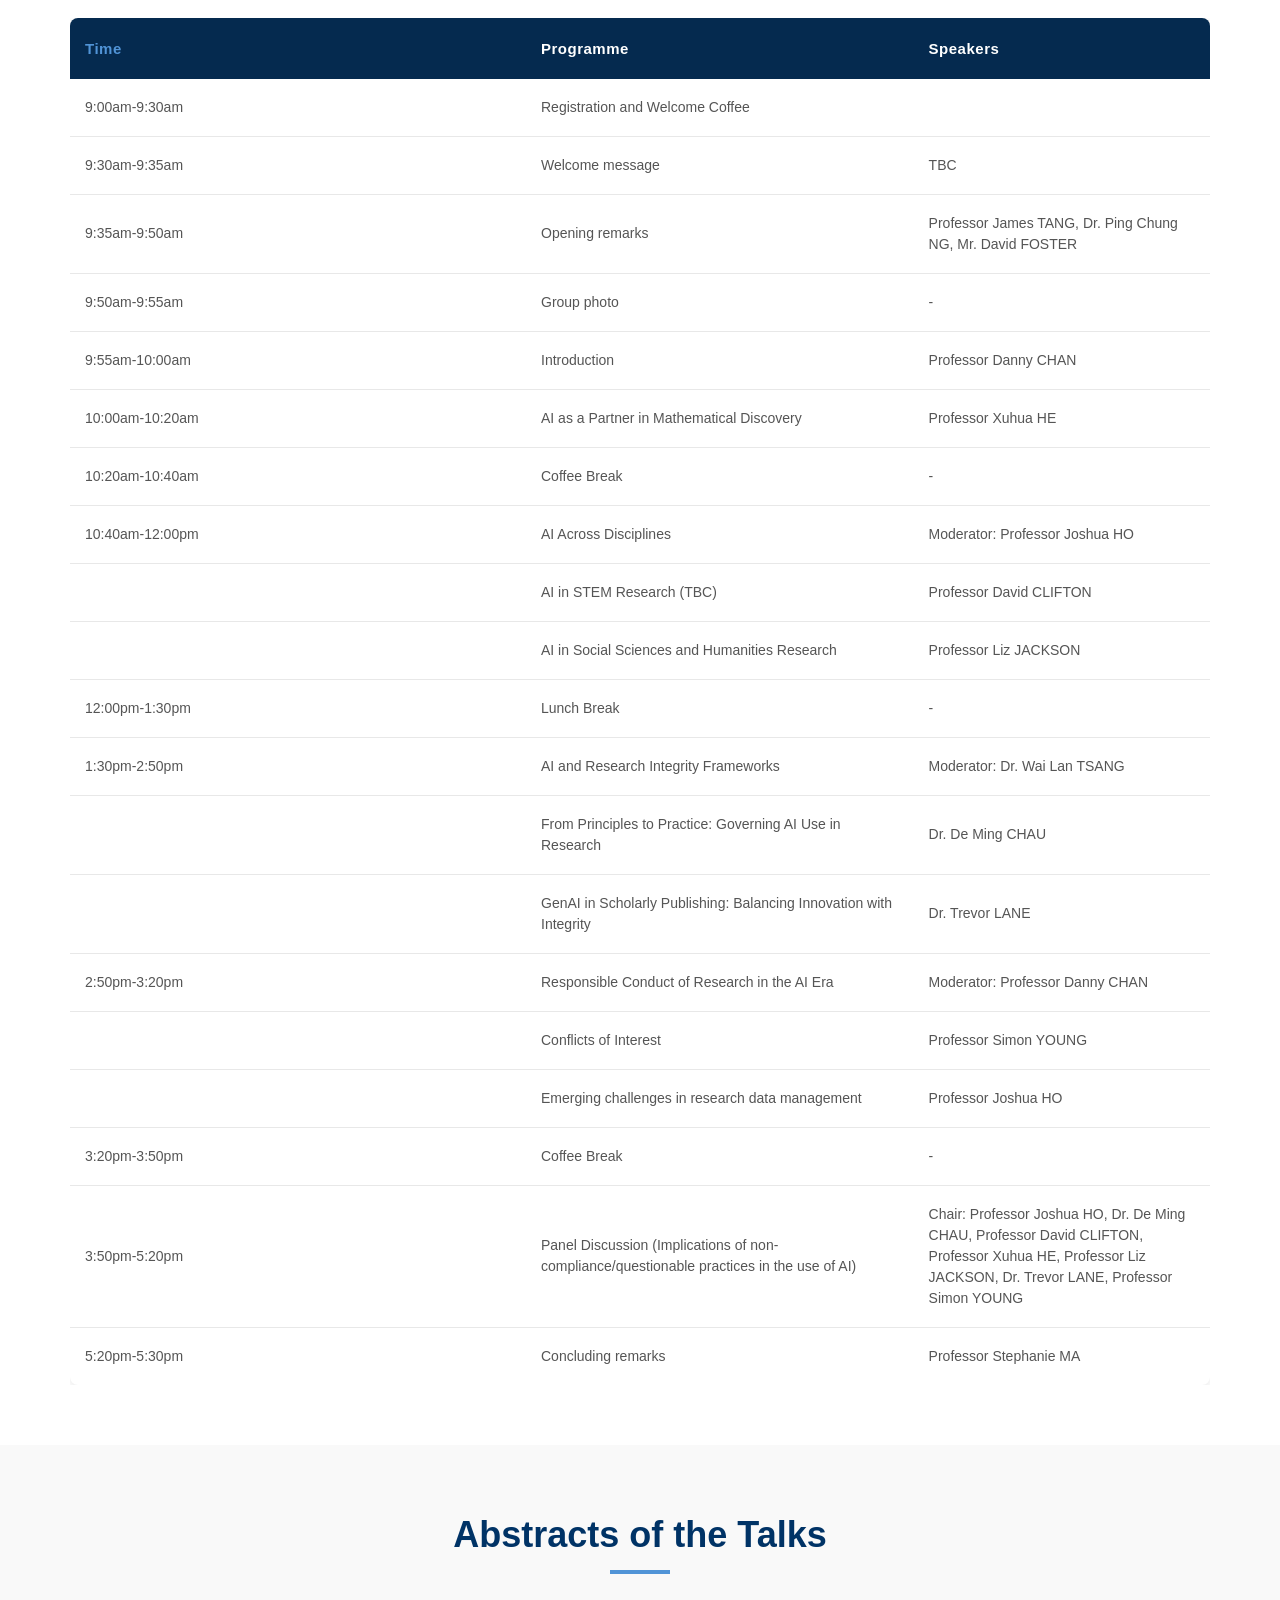
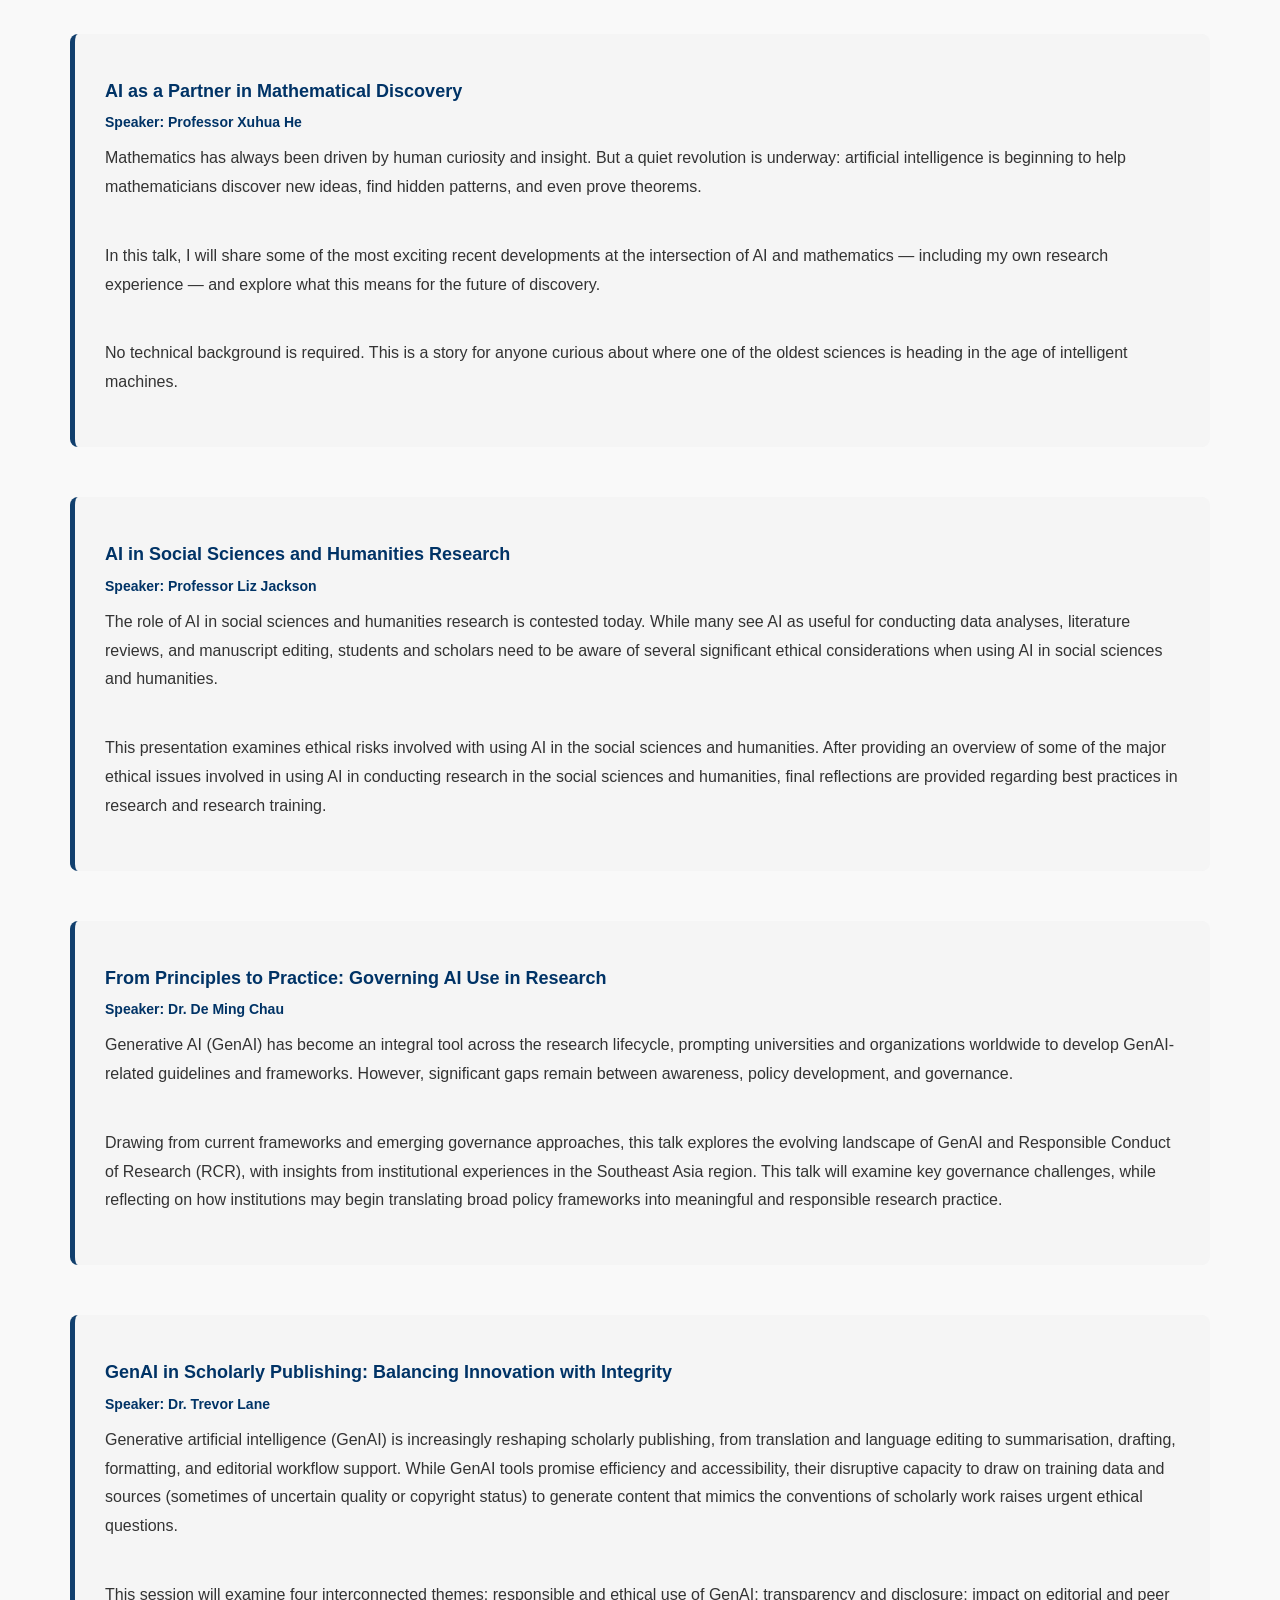
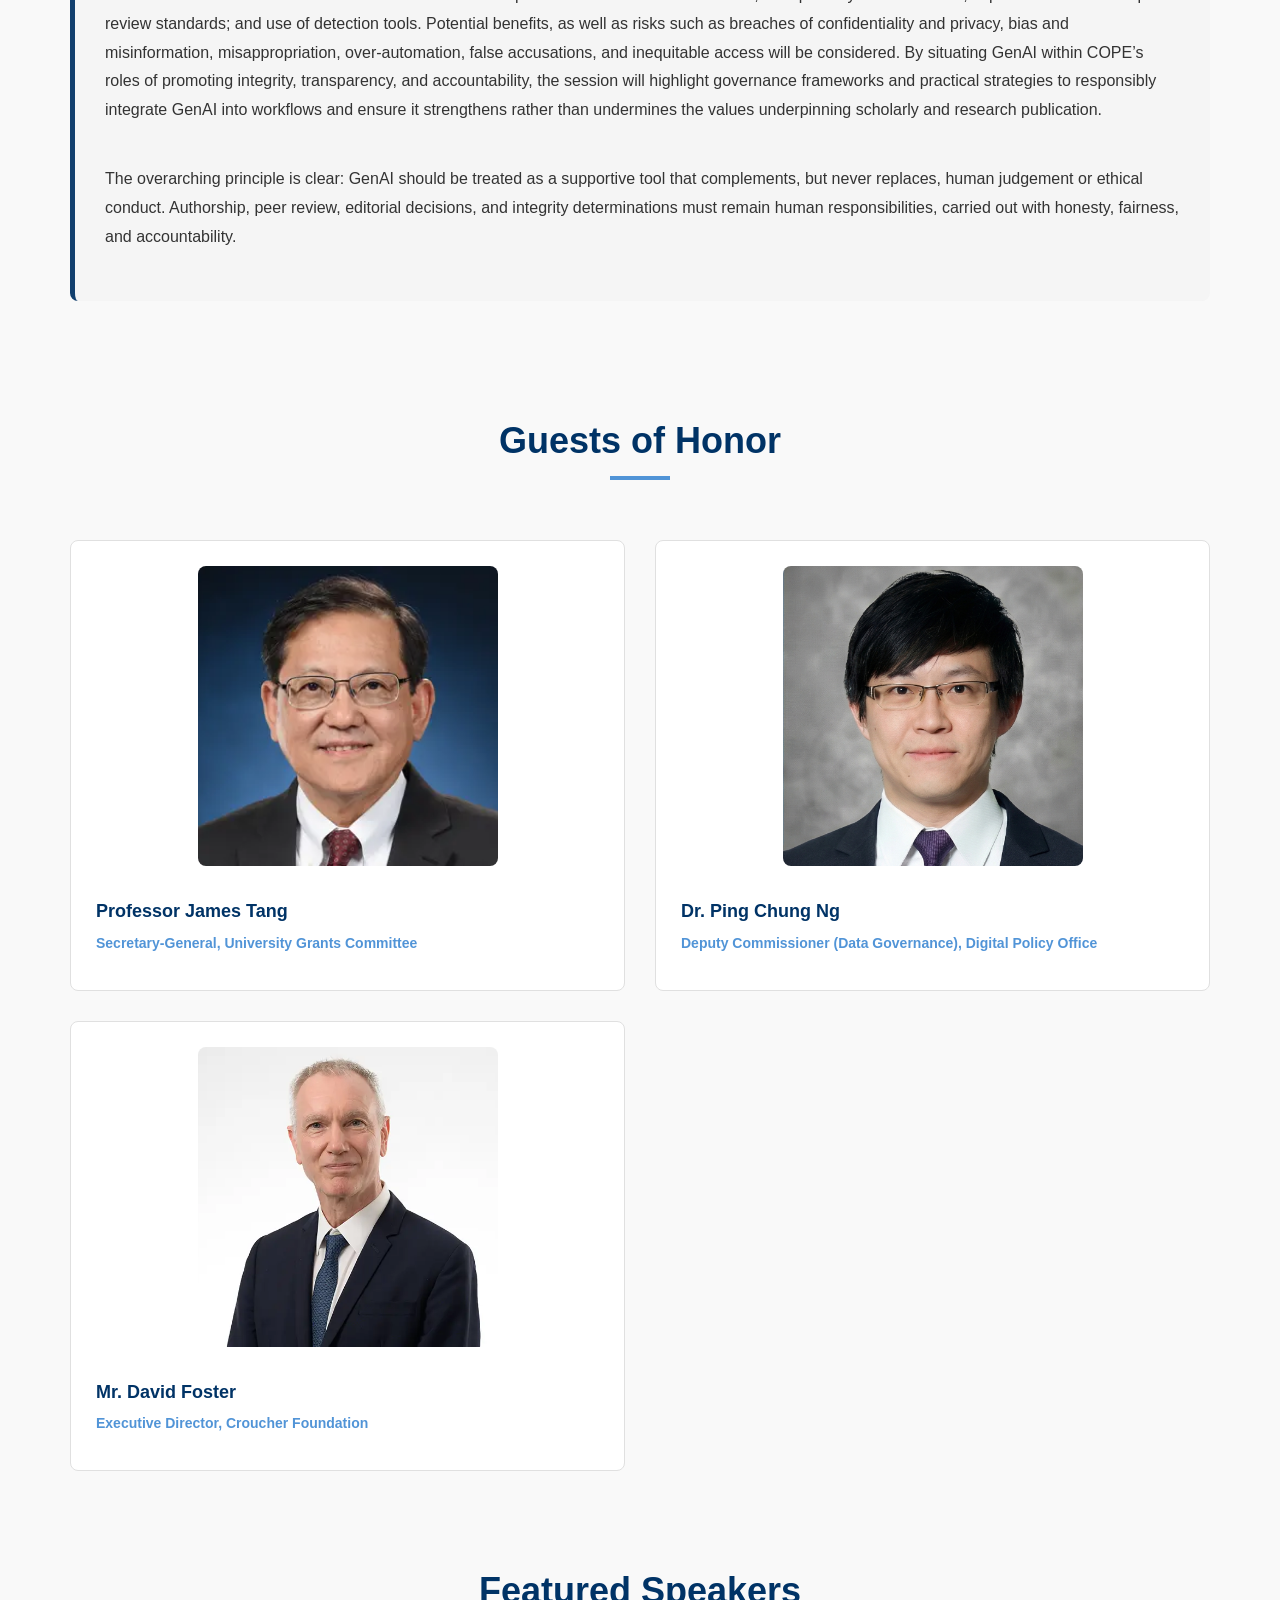
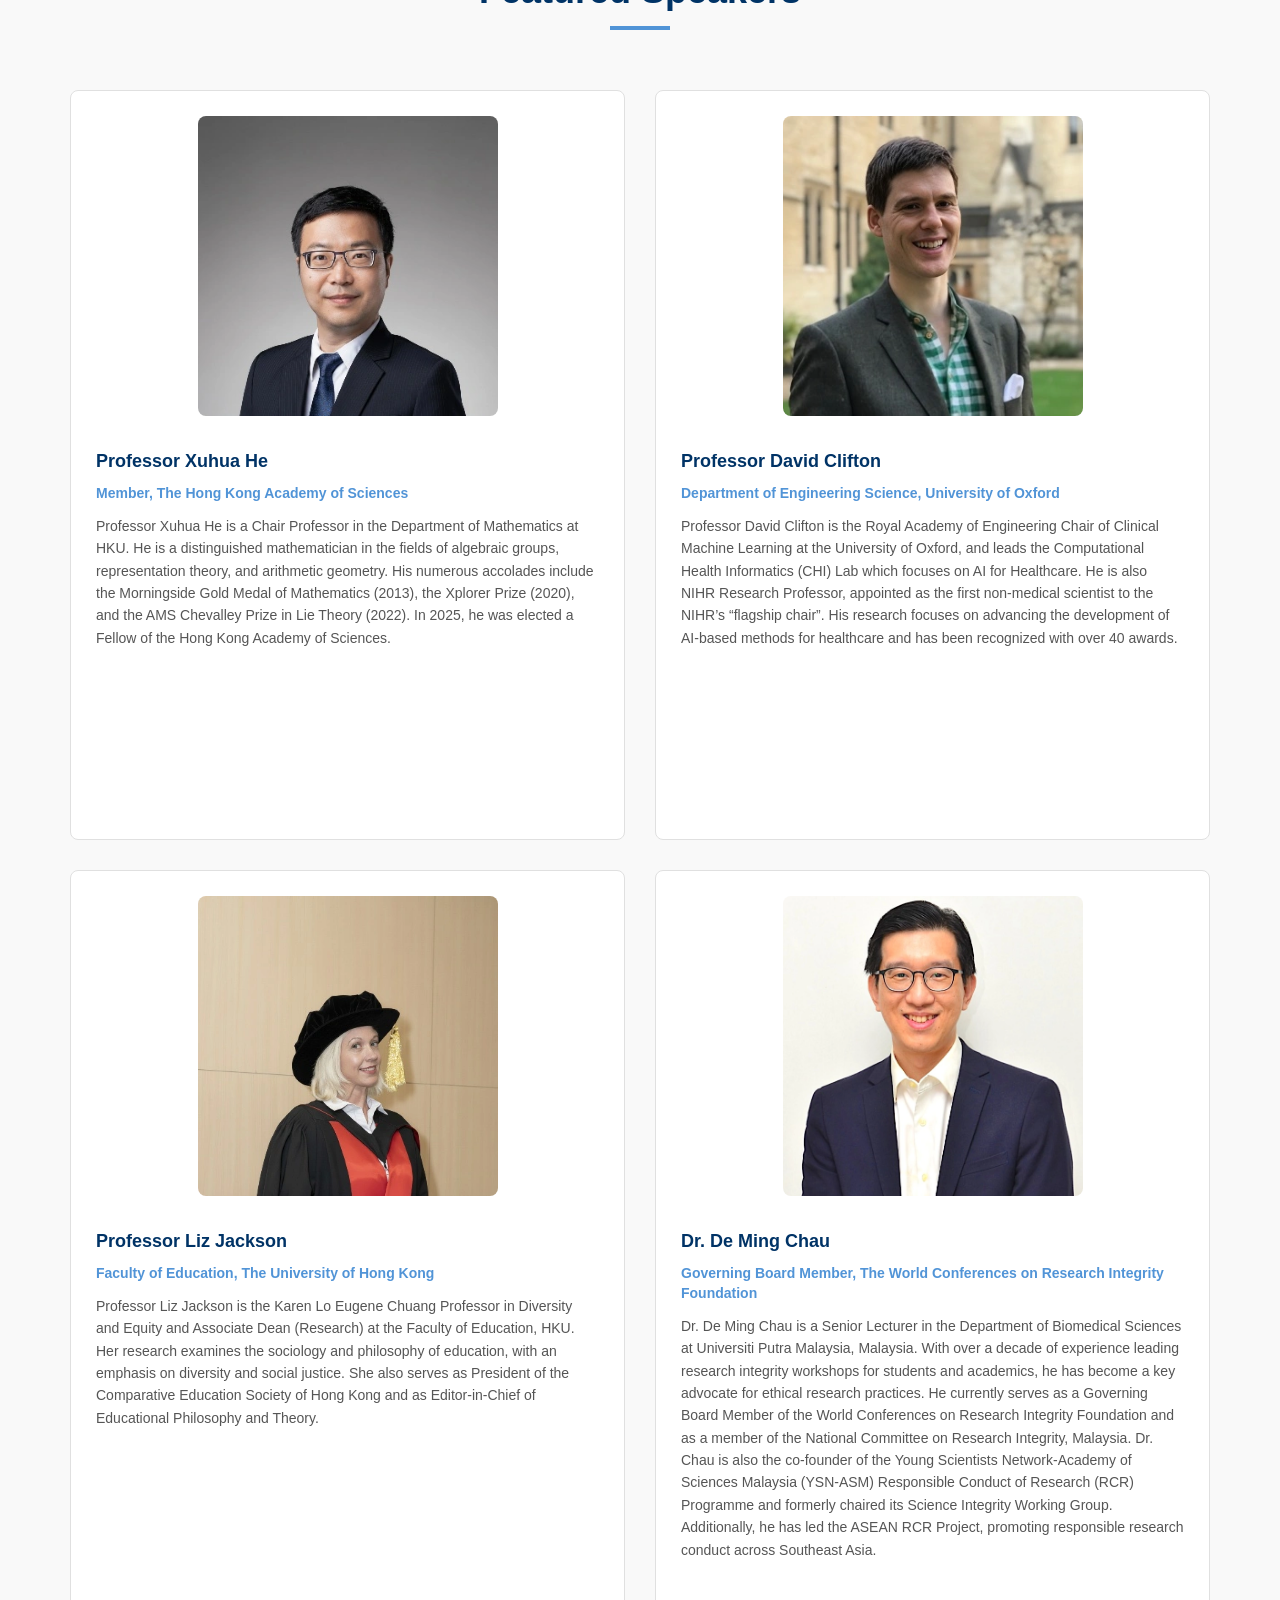
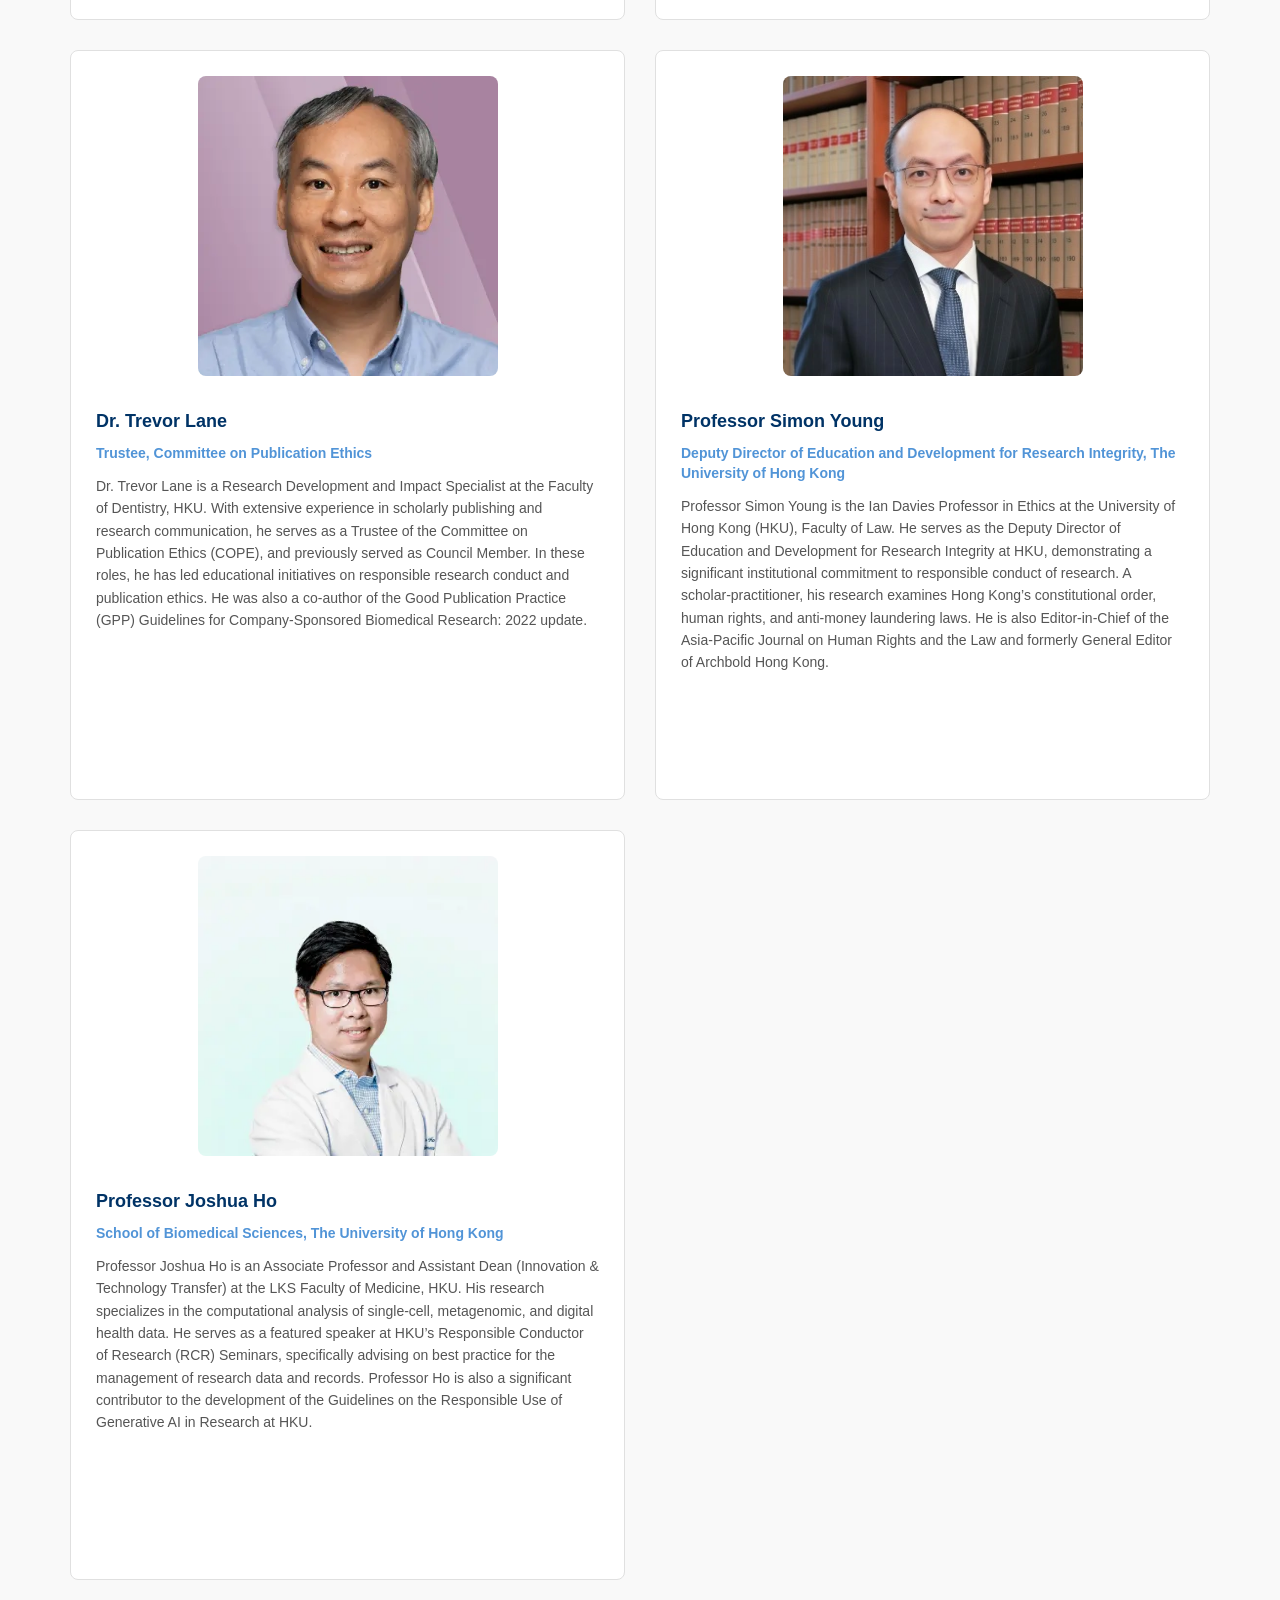
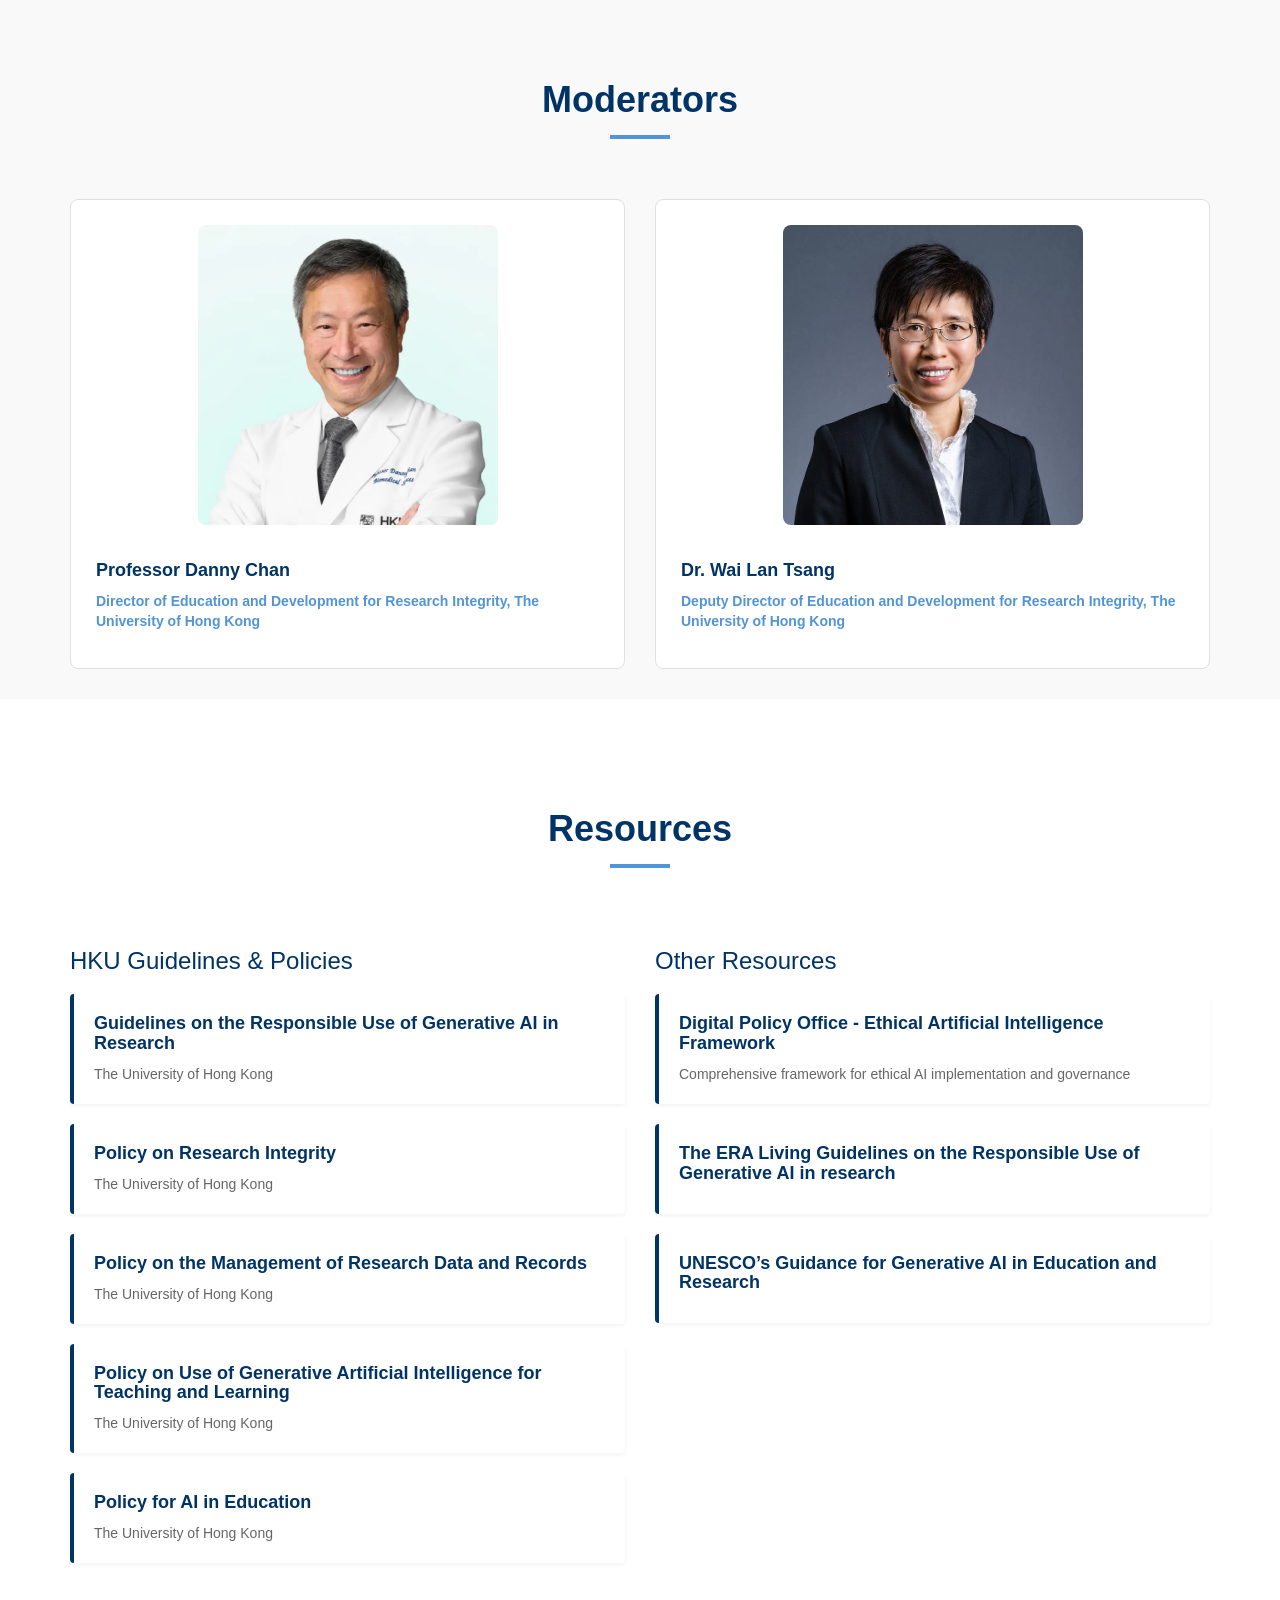
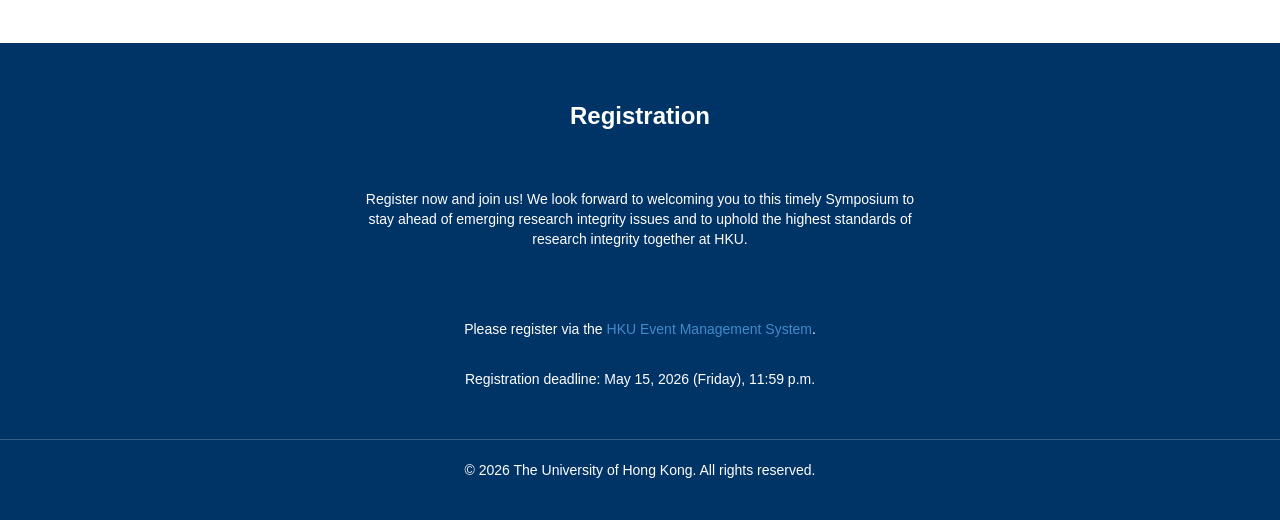
==== commit d07364ed: "update timetable, additional sections, images" ====
--- a/index.html
+++ b/index.html
@@ -111,23 +111,28 @@
                                 </tr>
                                 <tr>
                                     <td>9:30am-9:35am</td>
+                                    <td>Welcome message</td>
+                                    <td>TBC</td>
+                                </tr>
+                                <tr>
+                                    <td>9:35am-9:50am</td>
+                                    <td>Opening remarks</td>
+                                    <td>Professor James TANG, Dr. Ping Chung NG, Mr. David FOSTER</td>
+                                </tr>
+                                <!-- <tr>
+                                    <td></td>
+                                    <td>Welcome message</td>
+                                    <td>TBC</td>
+                                </tr> -->
+                                <tr>
+                                    <td>9:50am-9:55am</td>
+                                    <td>Group photo</td>
+                                    <td>-</td>
+                                </tr>
+                                <tr>
+                                    <td>9:55am-10:00am</td>
                                     <td>Introduction</td>
                                     <td>Professor Danny CHAN</td>
-                                </tr>
-                                <tr>
-                                    <td>9:35am-9:55am</td>
-                                    <td>Opening remarks</td>
-                                    <td>Professor James TANG, Dr. Ping Chung NG, Mr. David FOSTER</td>
-                                </tr>
-                                <tr>
-                                    <td></td>
-                                    <td>Welcome message</td>
-                                    <td>TBC</td>
-                                </tr>
-                                <tr>
-                                    <td>9:55am-10:00am</td>
-                                    <td>Group photo</td>
-                                    <td>-</td>
                                 </tr>
                                 <tr>
                                     <td>10:00am-10:20am</td>
@@ -171,7 +176,7 @@
                                 </tr>
                                 <tr>
                                     <td></td>
-                                    <td>GenAI in Scholarly Publishing: Balancing Inovation with Integrity</td>
+                                    <td>GenAI in Scholarly Publishing: Balancing Innovation with Integrity</td>
                                     <td>Dr. Trevor LANE</td>
                                 </tr>
                                 <tr>
@@ -215,6 +220,126 @@
     </section>
 
     <div class="space-lg"></div>
+
+    <!-- Abstracts Section -->
+    <section id="abstracts" class="section clearfix secPadding" style="background-color: #f9f9f9;"
+        data-animation-effect="fadeInUp">
+        <div class="container">
+            <div class="row">
+                <div class="col-md-12" style="margin-top: 50px;">
+                    <h2 class="section-title">Abstracts of the Talks</h2>
+                    <div class="description" style="margin-top: 20px;">
+                        <div class="abstract-name">AI as a Partner in Mathematical Discovery</div>
+                        <div class="abstract-speaker">Speaker: Professor Xuhua He</div>
+                        <p>Mathematics has always been driven by human curiosity and insight. But a quiet revolution is
+                            underway: artificial intelligence is beginning to help mathematicians discover new ideas,
+                            find hidden patterns, and even prove theorems.
+                        </p></br>
+                        <p>In this talk, I will share some of the most exciting recent developments at the intersection
+                            of AI and mathematics — including my own research experience — and explore what this means
+                            for the future of discovery.
+                        </p></br>
+                        <p>No technical background is required. This is a story for anyone curious about where one of
+                            the oldest sciences is heading in the age of intelligent machines.</p>
+                        </p>
+                    </div>
+                    <div class="description" style="margin-top: 20px;">
+                        <div class="abstract-name">AI in Social Sciences and Humanities Research</div>
+                        <div class="abstract-speaker">Speaker: Professor Liz Jackson</div>
+                        <p>The role of AI in social sciences and humanities research is contested today. While many see
+                            AI as useful for conducting data analyses, literature reviews, and manuscript editing,
+                            students and scholars need to be aware of several significant ethical considerations when
+                            using AI in social sciences and humanities.
+                        </p></br>
+                        <p>This presentation examines ethical risks involved with using AI in the social sciences and
+                            humanities. After providing an overview of some of the major ethical issues involved in
+                            using AI in conducting research in the social sciences and humanities, final reflections are
+                            provided regarding best practices in research and research training.
+                        </p>
+                    </div>
+                    <div class="description" style="margin-top: 20px;">
+                        <div class="abstract-name">From Principles to Practice: Governing AI Use in Research</div>
+                        <div class="abstract-speaker">Speaker: Dr. De Ming Chau</div>
+                        <p>Generative AI (GenAI) has become an integral tool across the research lifecycle, prompting
+                            universities and organizations worldwide to develop GenAI-related guidelines and frameworks.
+                            However, significant gaps remain between awareness, policy development, and governance.
+                        </p></br>
+                        <p>Drawing from current frameworks and emerging governance approaches, this talk explores the
+                            evolving landscape of GenAI and Responsible Conduct of Research (RCR), with insights from
+                            institutional experiences in the Southeast Asia region. This talk will examine key
+                            governance challenges, while reflecting on how institutions may begin translating broad
+                            policy frameworks into meaningful and responsible research practice.
+                        </p>
+                    </div>
+                    <div class="description" style="margin-top: 20px;">
+                        <div class="abstract-name">GenAI in Scholarly Publishing: Balancing Innovation with Integrity
+                        </div>
+                        <div class="abstract-speaker">Speaker: Dr. Trevor Lane</div>
+                        <p>Generative artificial intelligence (GenAI) is increasingly reshaping scholarly publishing,
+                            from translation and language editing to summarisation, drafting, formatting, and editorial
+                            workflow support. While GenAI tools promise efficiency and accessibility, their disruptive
+                            capacity to draw on training data and sources (sometimes of uncertain quality or copyright
+                            status) to generate content that mimics the conventions of scholarly work raises urgent
+                            ethical questions.
+                        </p></br>
+                        <p>This session will examine four interconnected themes: responsible and ethical use of GenAI;
+                            transparency and disclosure; impact on editorial and peer review standards; and use of
+                            detection tools. Potential benefits, as well as risks such as breaches of confidentiality
+                            and privacy, bias and misinformation, misappropriation, over‑automation, false accusations,
+                            and inequitable access will be considered. By situating GenAI within COPE’s roles of
+                            promoting integrity, transparency, and accountability, the session will highlight governance
+                            frameworks and practical strategies to responsibly integrate GenAI into workflows and ensure
+                            it strengthens rather than undermines the values underpinning scholarly and research
+                            publication.
+                        </p></br>
+                        <p>The overarching principle is clear: GenAI should be treated as a supportive tool that
+                            complements, but never replaces, human judgement or ethical conduct. Authorship, peer
+                            review, editorial decisions, and integrity determinations must remain human
+                            responsibilities, carried out with honesty, fairness, and accountability.
+                        </p>
+                    </div>
+                </div>
+            </div>
+        </div>
+    </section>
+
+    <!-- GOH Section -->
+    <section id="GOH" class="section clearfix secPadding" style="background-color: #f9f9f9;"
+        data-animation-effect="fadeInUp">
+        <div class="container">
+            <div class="row">
+                <div class="col-md-12" style="margin-top: 50px;">
+                    <h2 class="section-title">Guests of Honor</h2>
+                </div>
+            </div>
+            <div class="row">
+                <!-- 1 -->
+                <div class="col-sm-6 col-md-6">
+                    <div class="guest-card">
+                        <img class="guest-image" src="images/Professor_James_TANG.webp" alt="Professor James Tang" />
+                        <div class="guest-name">Professor James Tang</div>
+                        <div class="guest-title">Secretary-General, University Grants Committee</div>
+                    </div>
+                </div>
+                <!-- 2 -->
+                <div class="col-sm-6 col-md-6">
+                    <div class="guest-card">
+                        <img class="guest-image" src="images/Dr._Ping_Chung_NG.webp" alt="Dr. Ping Chung Ng" />
+                        <div class="guest-name">Dr. Ping Chung Ng</div>
+                        <div class="guest-title">Deputy Commissioner (Data Governance), Digital Policy Office</div>
+                    </div>
+                </div>
+                <!-- 3 -->
+                <div class="col-sm-6 col-md-6">
+                    <div class="guest-card">
+                        <img class="guest-image" src="images/Mr._David_FOSTER.webp" alt="Mr. David Foster" />
+                        <div class="guest-name">Mr. David Foster</div>
+                        <div class="guest-title">Executive Director, Croucher Foundation</div>
+                    </div>
+                </div>
+            </div>
+        </div>
+    </section>
 
     <!-- Speakers Section -->
     <section id="speakers" class="section clearfix secPadding" style="background-color: #f9f9f9;"
@@ -275,7 +400,8 @@
                     <div class="speaker-card">
                         <img class="speaker-image" src="images/demingchau.webp" alt="Dr. De Ming Chau" />
                         <div class="speaker-name">Dr. De Ming Chau</div>
-                        <div class="speaker-title">Governing Board Member, The World Conferences on Research Integrity Foundation</div>
+                        <div class="speaker-title">Governing Board Member, The World Conferences on Research Integrity
+                            Foundation</div>
                         <p class="speaker-bio">Dr. De Ming Chau is a Senior Lecturer in the Department of Biomedical
                             Sciences at Universiti Putra Malaysia, Malaysia. With over a decade of experience leading
                             research integrity workshops for students and academics, he has become a key advocate for
@@ -299,7 +425,8 @@
                             communication, he serves as a Trustee of the Committee on Publication Ethics (COPE), and
                             previously served as Council Member. In these roles, he has led educational initiatives on
                             responsible research conduct and publication ethics. He was also a co-author of the Good
-                            Publication Practice (GPP) Guidlines for Company-Sponsored Biomedical Research: 2022 update.</p>
+                            Publication Practice (GPP) Guidelines for Company-Sponsored Biomedical Research: 2022
+                            update.</p>
                     </div>
                 </div>
 
@@ -308,7 +435,8 @@
                     <div class="speaker-card">
                         <img class="speaker-image" src="images/simonyoung.webp" alt="Professor Simon Young" />
                         <div class="speaker-name">Professor Simon Young</div>
-                        <div class="speaker-title">Faculty of Law, The University of Hong Kong</div>
+                        <div class="speaker-title">Deputy Director of Education and Development for Research Integrity,
+                            The University of Hong Kong</div>
                         <p class="speaker-bio">Professor Simon Young is the Ian Davies Professor in Ethics at the
                             University of Hong Kong (HKU), Faculty of Law. He serves as the Deputy Director of Education
                             and Development for Research Integrity at HKU, demonstrating a significant institutional
@@ -335,6 +463,38 @@
                     </div>
                 </div>
 
+            </div>
+        </div>
+    </section>
+
+    <!-- Moderators Section -->
+    <section id="moderators" class="section clearfix secPadding" style="background-color: #f9f9f9;"
+        data-animation-effect="fadeInUp">
+        <div class="container">
+            <div class="row">
+                <div class="col-md-12" style="margin-top: 50px;">
+                    <h2 class="section-title">Moderators</h2>
+                </div>
+            </div>
+            <div class="row">
+                <!-- 1 -->
+                <div class="col-sm-6 col-md-6">
+                    <div class="guest-card">
+                        <img class="guest-image" src="images/Professor_Danny_CHAN.webp" alt="Professor Danny Chan" />
+                        <div class="guest-name">Professor Danny Chan</div>
+                        <div class="guest-title">Director of Education and Development for Research Integrity, The
+                            University of Hong Kong</div>
+                    </div>
+                </div>
+                <!-- 2 -->
+                <div class="col-sm-6 col-md-6">
+                    <div class="guest-card">
+                        <img class="guest-image" src="images/Dr._Wai_Lan_TSANG.webp" alt="Dr. Wai Lan Tsang" />
+                        <div class="guest-name">Dr. Wai Lan Tsang</div>
+                        <div class="guest-title">Deputy Director of Education and Development for Research Integrity,
+                            The University of Hong Kong</div>
+                    </div>
+                </div>
             </div>
         </div>
     </section>
--- a/css/style.css
+++ b/css/style.css
@@ -348,4 +348,71 @@
 	.speaker-card {
 		height: auto;
 	}
+
+	.guest-card {
+		height: auto;
+	}
+}
+
+
+.guest-card {
+	background: white;
+	border: 1px solid #e0e0e0;
+	border-radius: 8px;
+	padding: 25px;
+	margin-bottom: 30px;
+	transition: box-shadow 0.3s ease, transform 0.3s ease;
+	/* height: 750px; */
+	display: flex;
+	flex-direction: column;
+	justify-content: space-between;
+	/* min-height: 420px; */
+	box-sizing: border-box;
+}
+
+.guest-card:hover {
+	box-shadow: 0 4px 15px rgba(0, 0, 0, 0.1);
+	transform: translateY(-5px);
+}
+
+.guest-card .speaker-bio {
+	flex-grow: 1;
+}
+
+.guest-image {
+	width: 300px;
+	height: 300px;
+	border-radius: 8px;
+	margin: 0 auto 18px;
+	display: block;
+	object-fit: cover;
+}
+.abstract-name {
+	font-size: 18px;
+	font-weight: bold;
+	color: #003366;
+	margin-bottom: 8px;
+	margin-top: 15px;
+}
+
+.abstract-speaker {
+	font-size: 14px;
+	color: #003366;
+	font-weight: 600;
+	margin-bottom: 12px;
+}
+
+.guest-name {
+	font-size: 18px;
+	font-weight: bold;
+	color: #003366;
+	margin-bottom: 8px;
+	margin-top: 15px;
+}
+
+.guest-title {
+	font-size: 14px;
+	color: #5194d7;
+	font-weight: 600;
+	margin-bottom: 12px;
 }
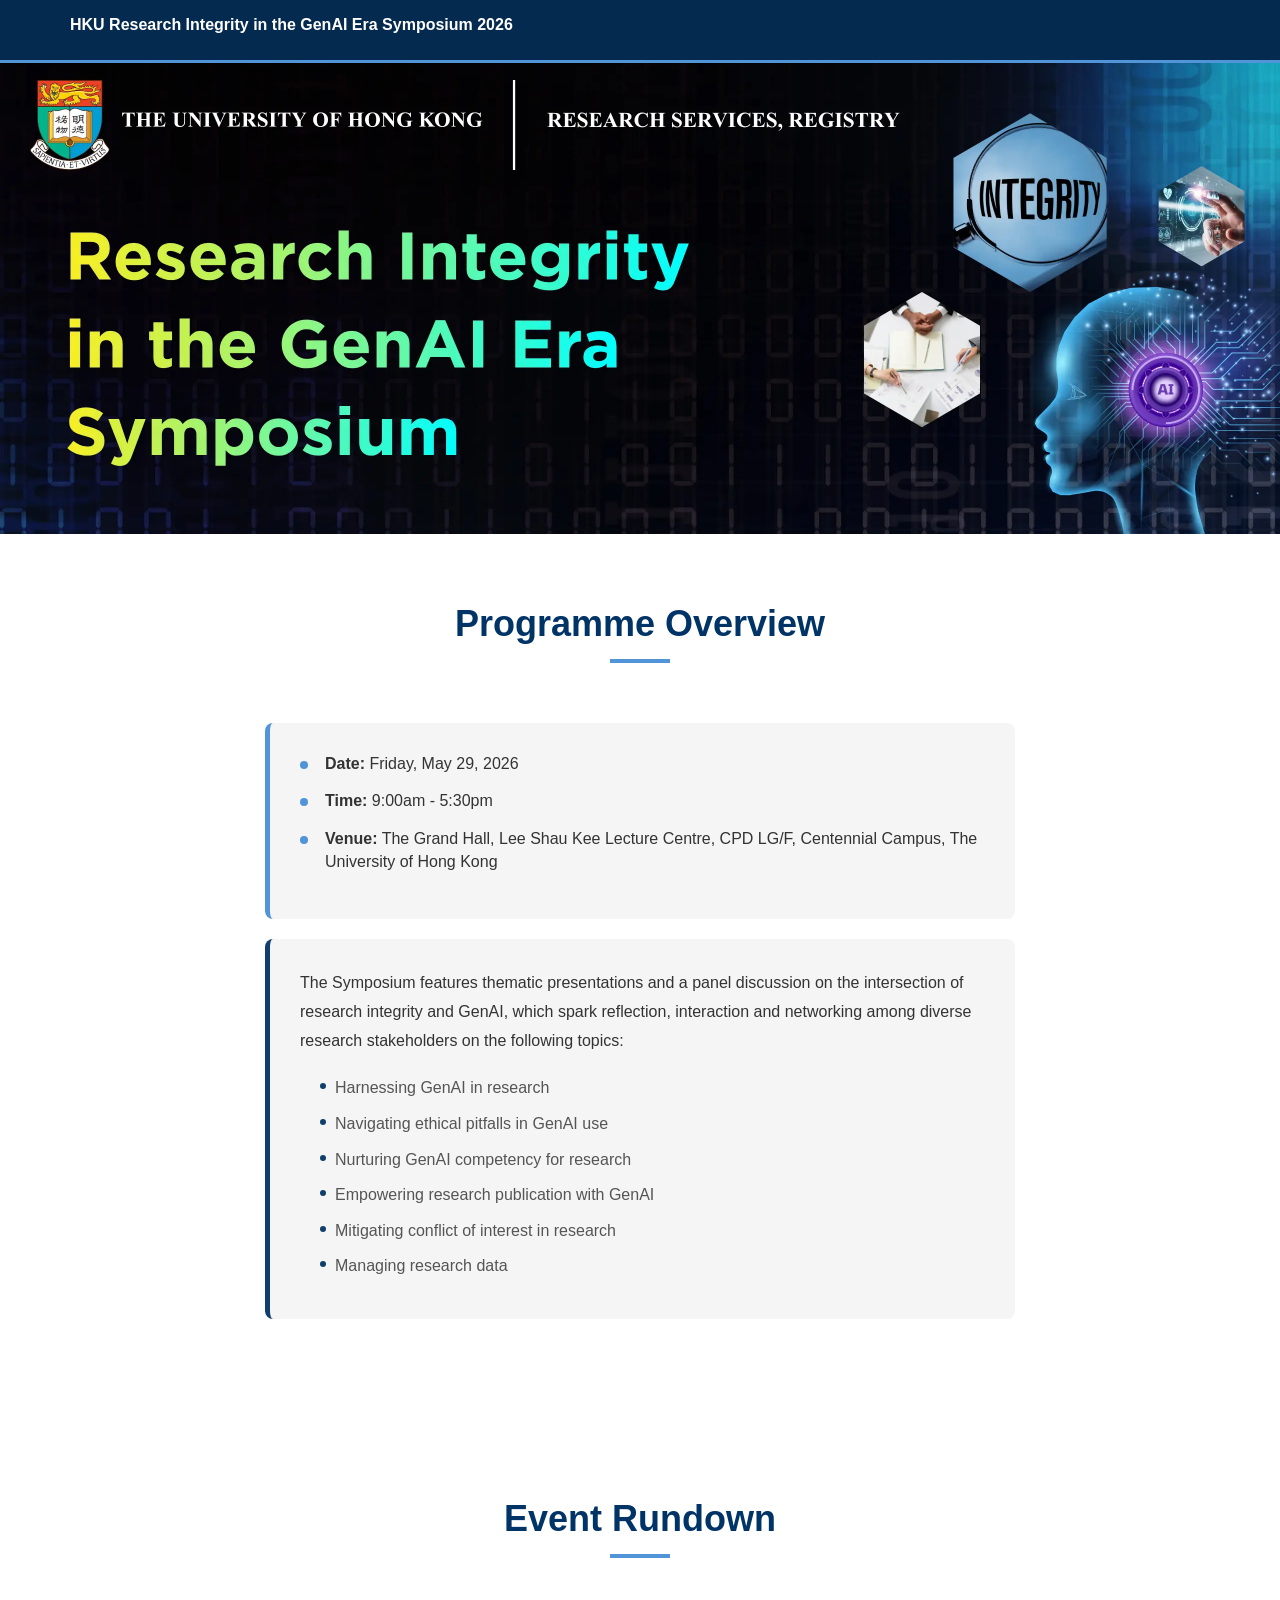
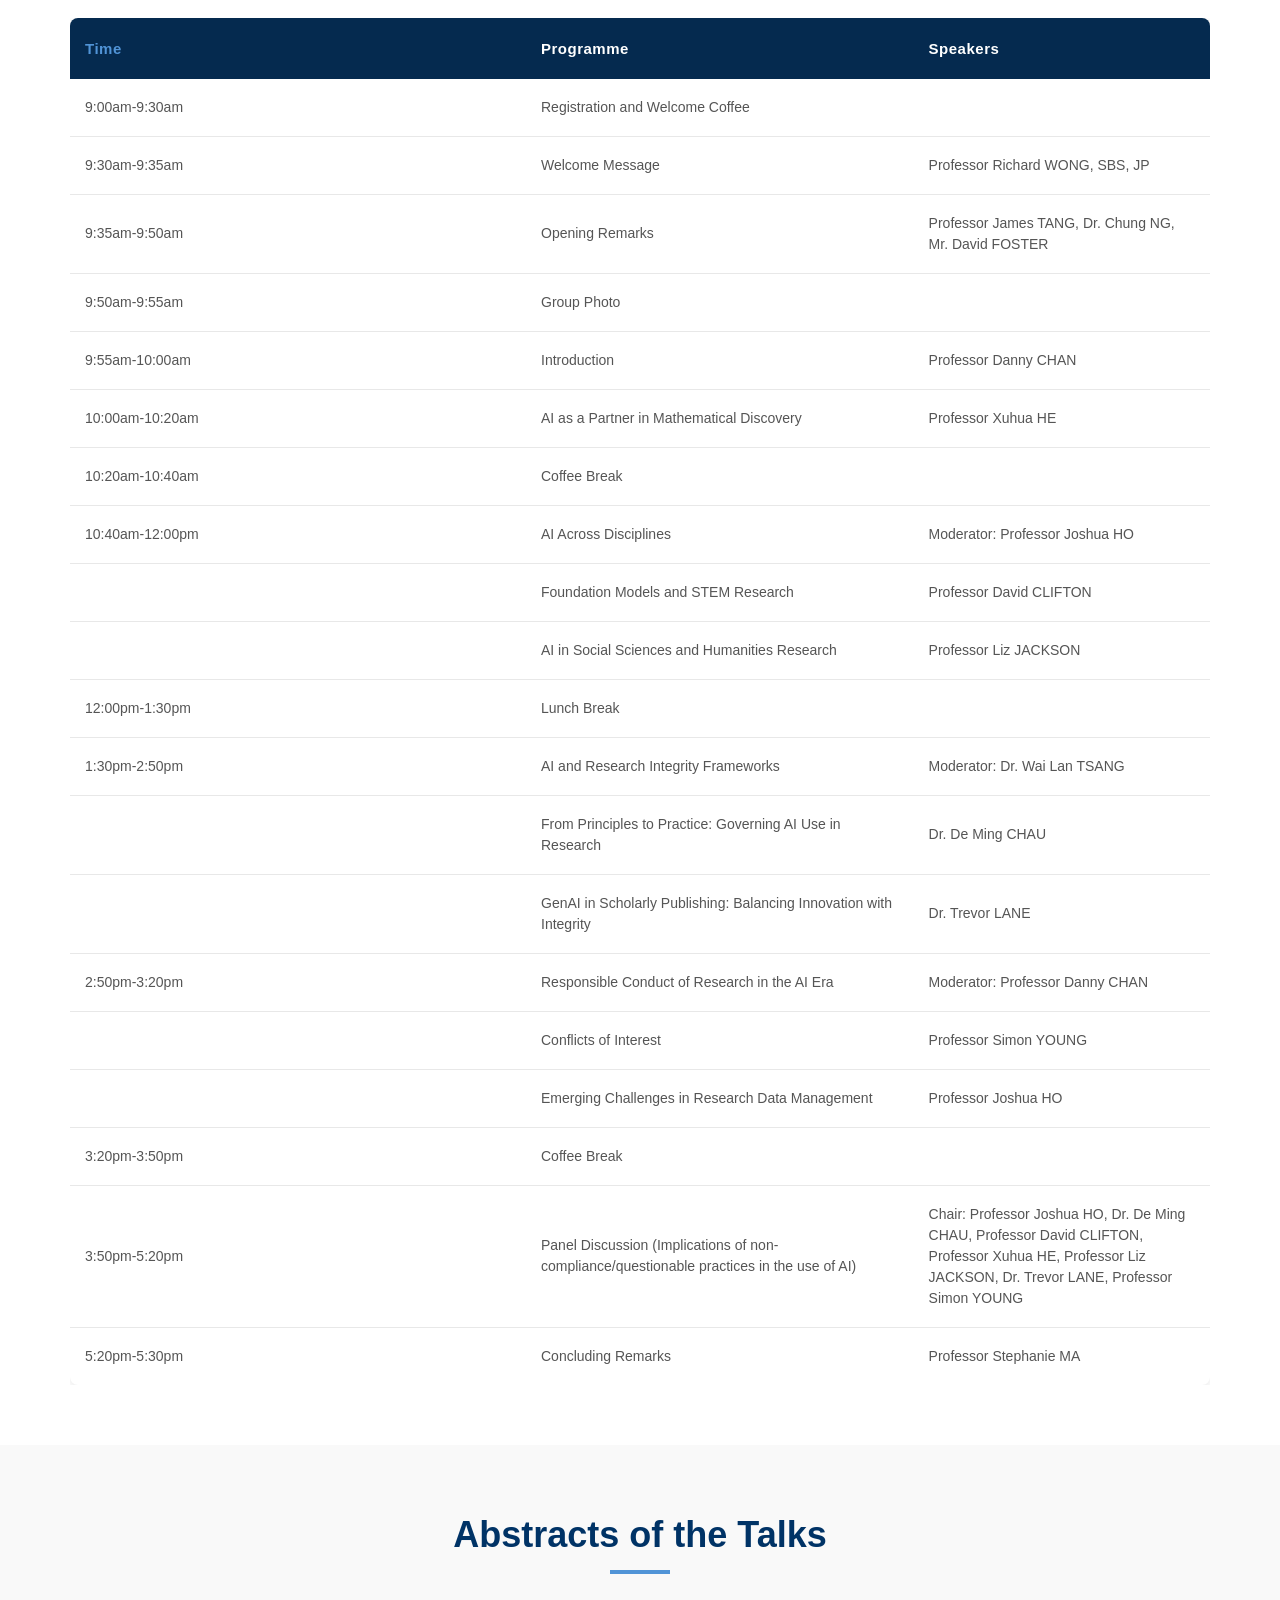
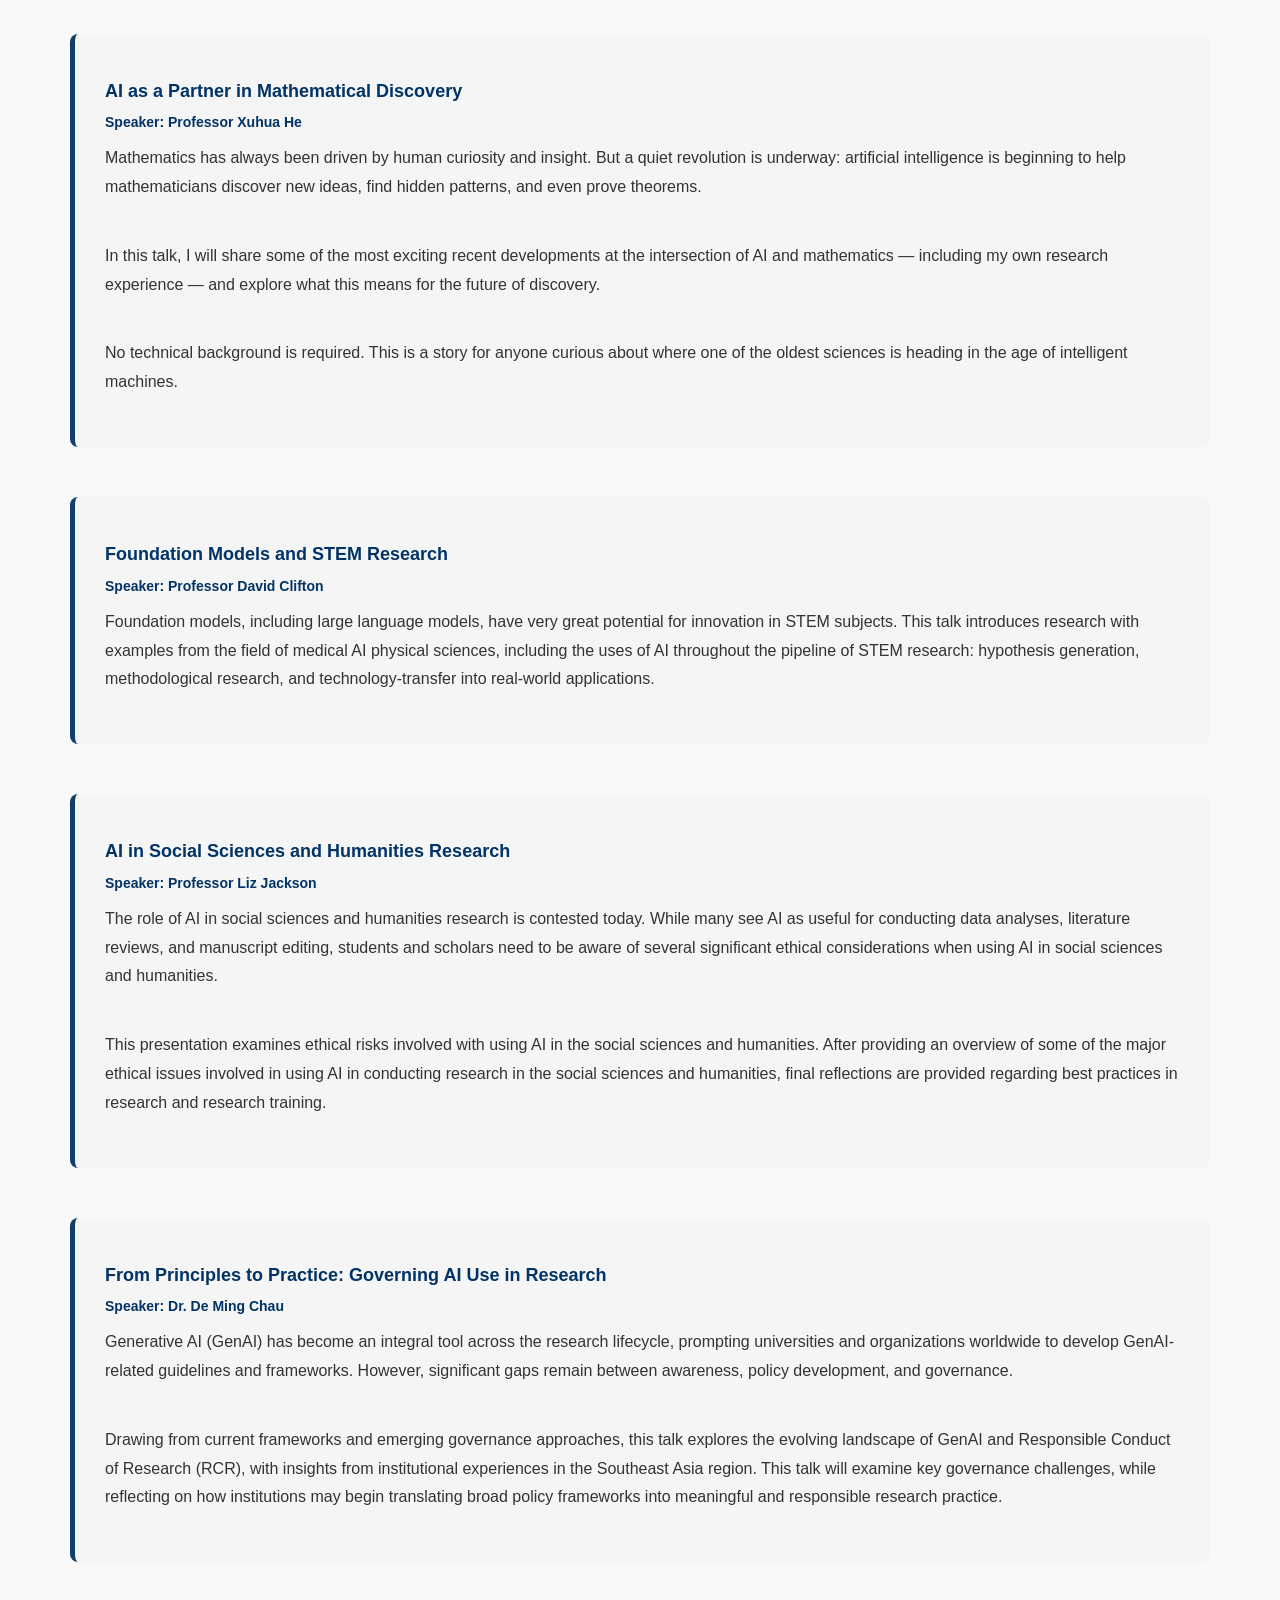
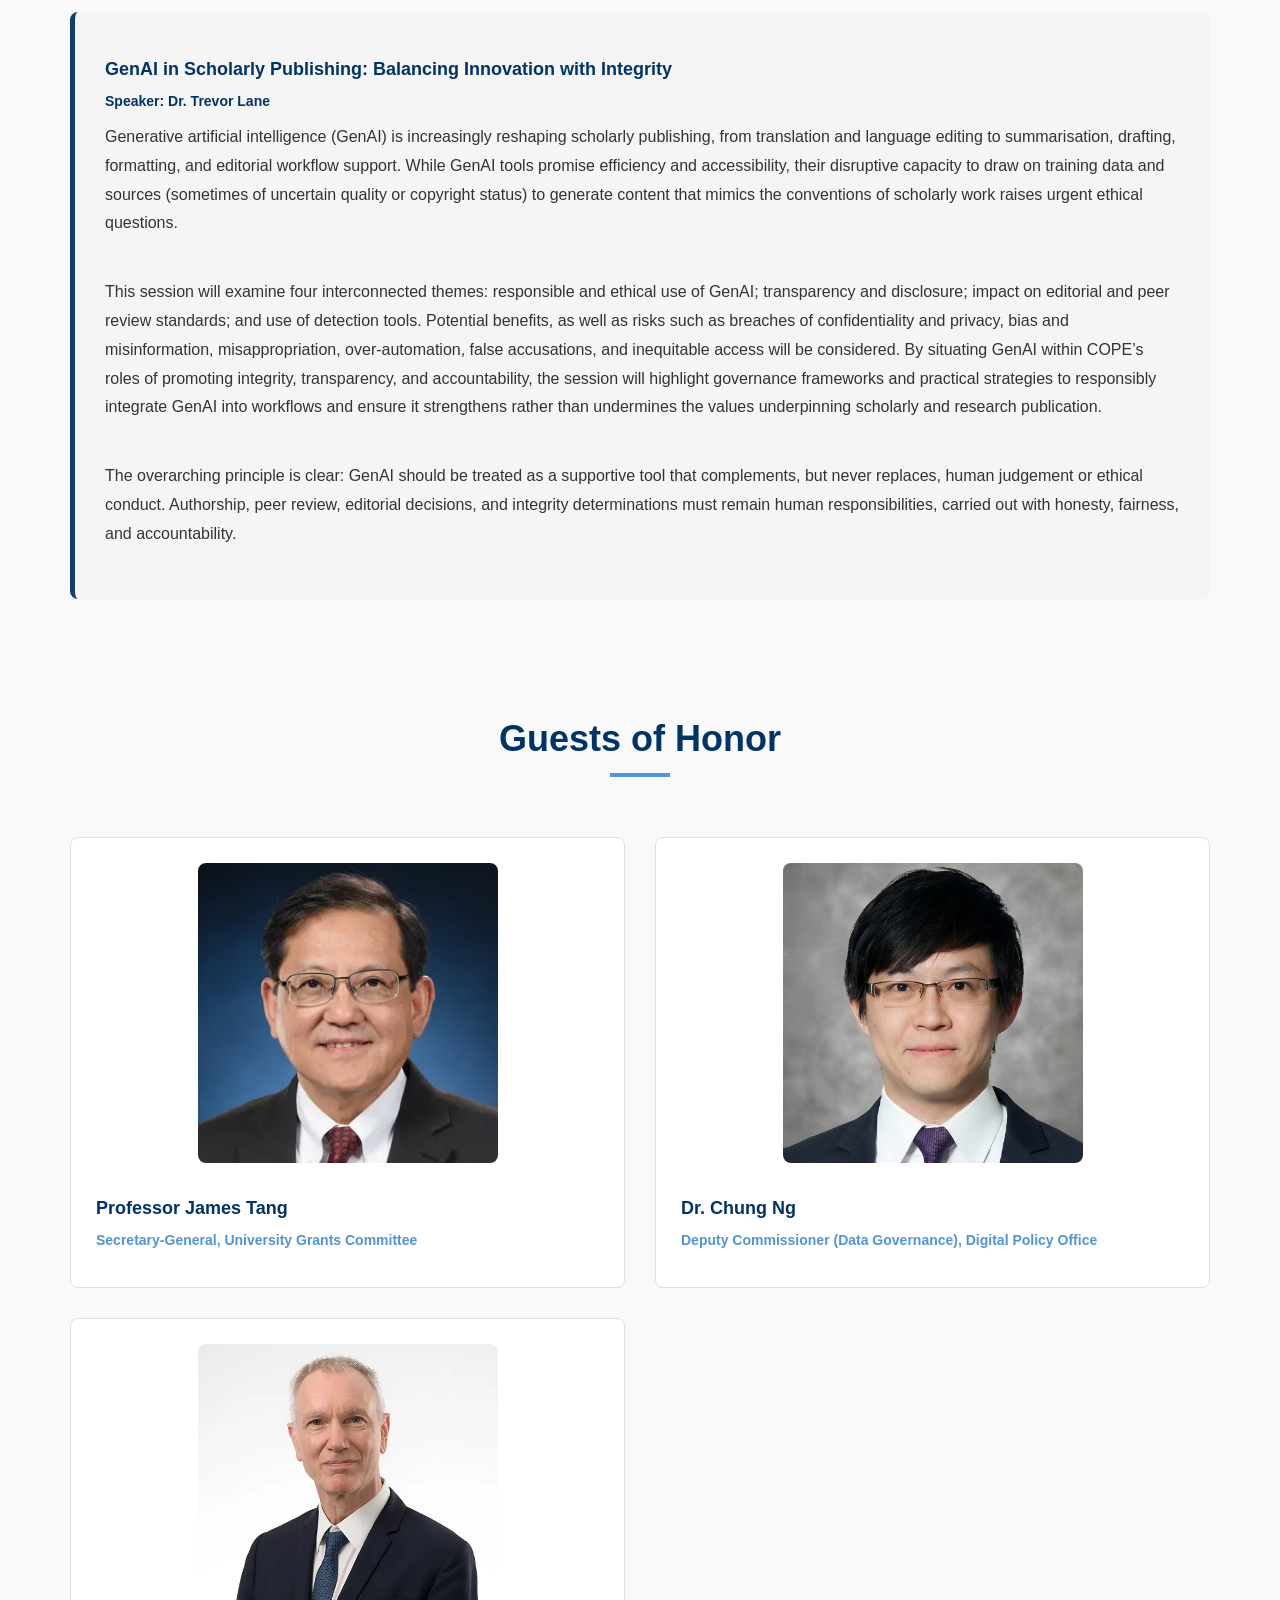
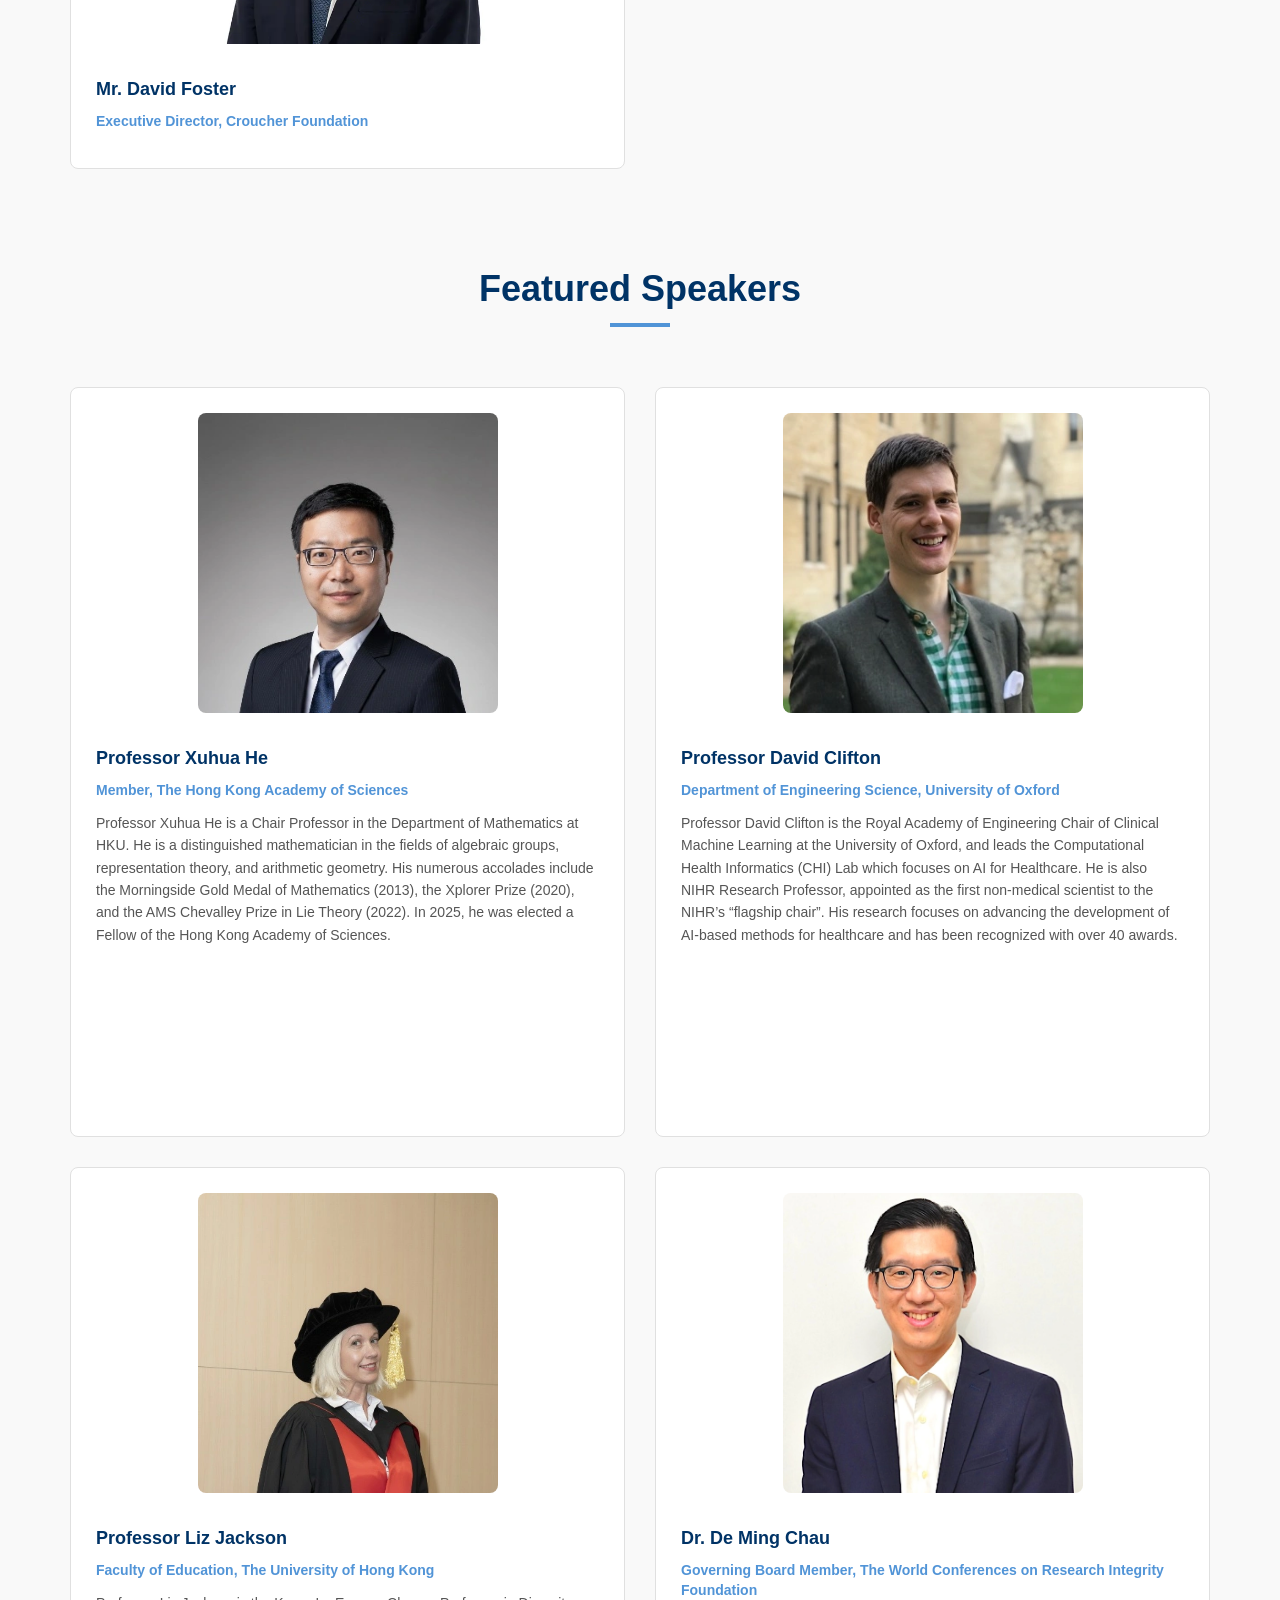
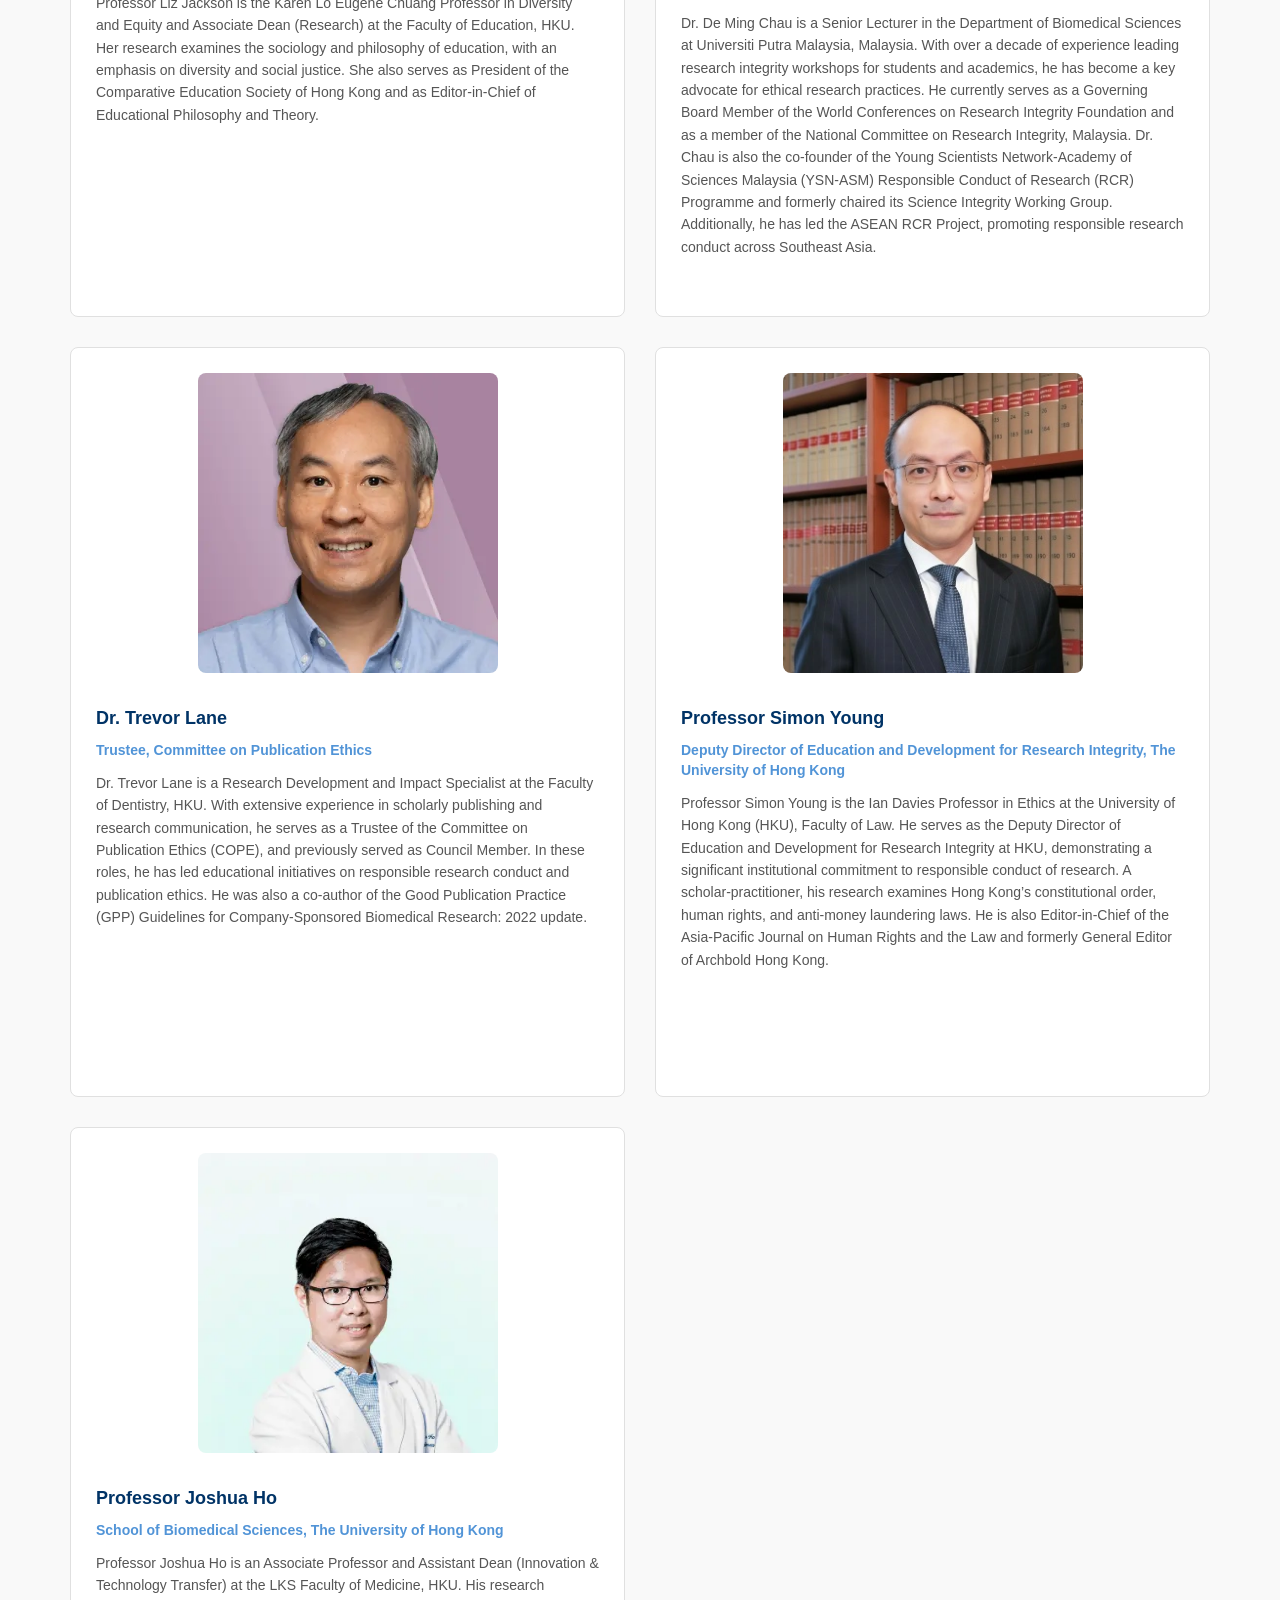
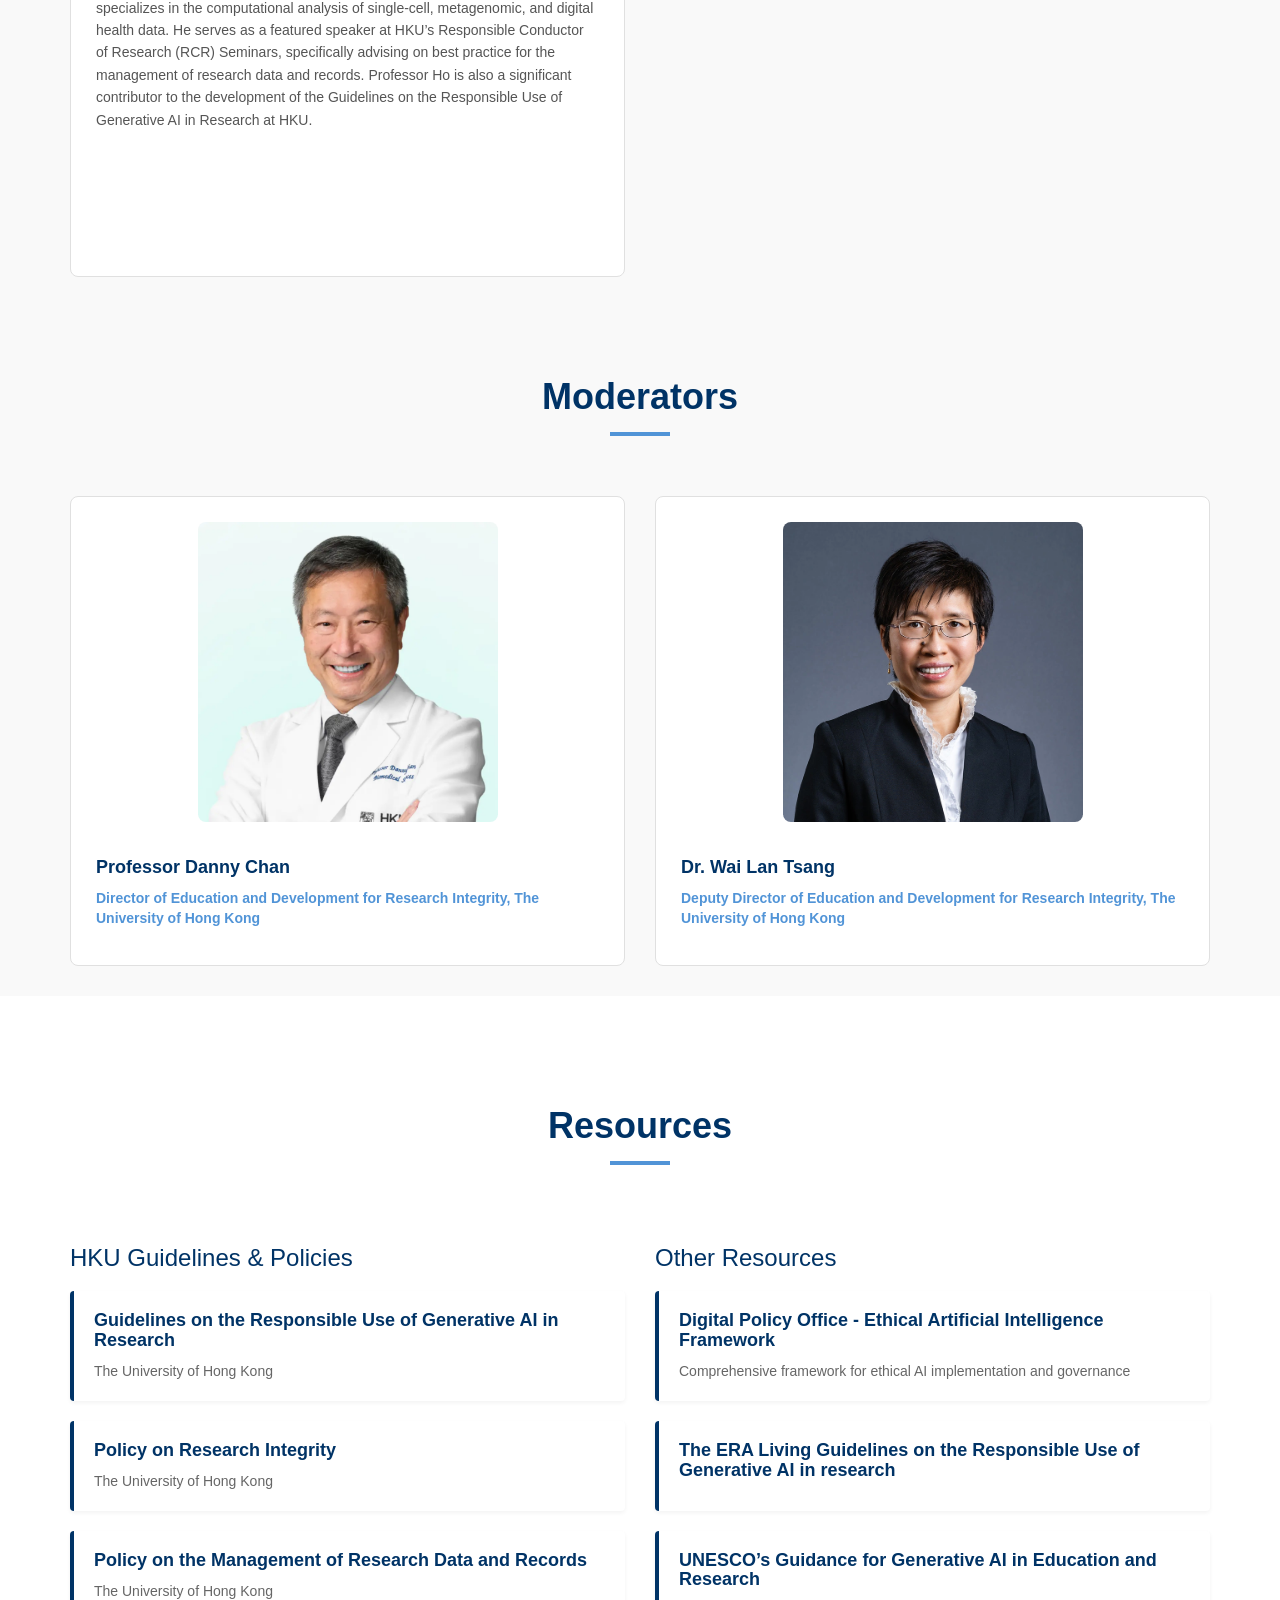
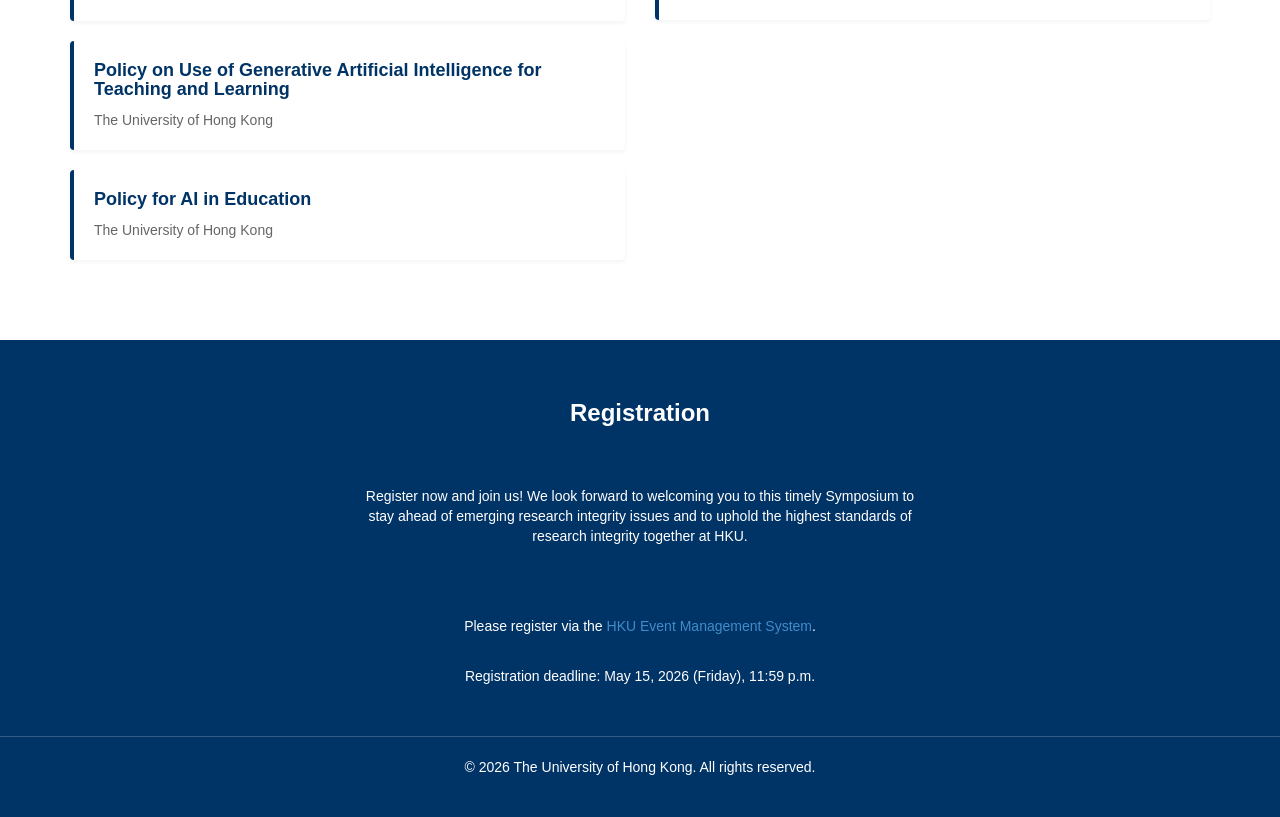
==== commit cc92c4ab: "updates" ====
--- a/index.html
+++ b/index.html
@@ -111,23 +111,18 @@
                                 </tr>
                                 <tr>
                                     <td>9:30am-9:35am</td>
-                                    <td>Welcome message</td>
-                                    <td>TBC</td>
+                                    <td>Welcome Message</td>
+                                    <td>Professor Richard WONG, SBS, JP</td>
                                 </tr>
                                 <tr>
                                     <td>9:35am-9:50am</td>
-                                    <td>Opening remarks</td>
-                                    <td>Professor James TANG, Dr. Ping Chung NG, Mr. David FOSTER</td>
-                                </tr>
-                                <!-- <tr>
-                                    <td></td>
-                                    <td>Welcome message</td>
-                                    <td>TBC</td>
-                                </tr> -->
+                                    <td>Opening Remarks</td>
+                                    <td>Professor James TANG, Dr. Chung NG, Mr. David FOSTER</td>
+                                </tr>
                                 <tr>
                                     <td>9:50am-9:55am</td>
-                                    <td>Group photo</td>
-                                    <td>-</td>
+                                    <td>Group Photo</td>
+                                    <td></td>
                                 </tr>
                                 <tr>
                                     <td>9:55am-10:00am</td>
@@ -142,7 +137,7 @@
                                 <tr>
                                     <td>10:20am-10:40am</td>
                                     <td>Coffee Break</td>
-                                    <td>-</td>
+                                    <td></td>
                                 </tr>
                                 <tr>
                                     <td>10:40am-12:00pm</td>
@@ -151,7 +146,7 @@
                                 </tr>
                                 <tr>
                                     <td></td>
-                                    <td>AI in STEM Research (TBC)</td>
+                                    <td>Foundation Models and STEM Research</td>
                                     <td>Professor David CLIFTON</td>
                                 </tr>
                                 <tr>
@@ -162,7 +157,7 @@
                                 <tr>
                                     <td>12:00pm-1:30pm</td>
                                     <td>Lunch Break</td>
-                                    <td>-</td>
+                                    <td></td>
                                 </tr>
                                 <tr>
                                     <td>1:30pm-2:50pm</td>
@@ -191,13 +186,13 @@
                                 </tr>
                                 <tr>
                                     <td></td>
-                                    <td>Emerging challenges in research data management</td>
+                                    <td>Emerging Challenges in Research Data Management</td>
                                     <td>Professor Joshua HO</td>
                                 </tr>
                                 <tr>
                                     <td>3:20pm-3:50pm</td>
                                     <td>Coffee Break</td>
-                                    <td>-</td>
+                                    <td></td>
                                 </tr>
                                 <tr>
                                     <td>3:50pm-5:20pm</td>
@@ -208,7 +203,7 @@
                                 </tr>
                                 <tr>
                                     <td>5:20pm-5:30pm</td>
-                                    <td>Concluding remarks</td>
+                                    <td>Concluding Remarks</td>
                                     <td>Professor Stephanie MA</td>
                                 </tr>
                             </tbody>
@@ -241,6 +236,12 @@
                         </p></br>
                         <p>No technical background is required. This is a story for anyone curious about where one of
                             the oldest sciences is heading in the age of intelligent machines.</p>
+                        </p>
+                    </div>
+                    <div class="description" style="margin-top: 20px;">
+                        <div class="abstract-name">Foundation Models and STEM Research</div>
+                        <div class="abstract-speaker">Speaker:  Professor David Clifton</div>
+                        <p>Foundation models, including large language models, have very great potential for innovation in STEM subjects. This talk introduces research with examples from the field of medical AI physical sciences, including the uses of AI throughout the pipeline of STEM research: hypothesis generation, methodological research, and technology-transfer into real-world applications.
                         </p>
                     </div>
                     <div class="description" style="margin-top: 20px;">
@@ -324,8 +325,8 @@
                 <!-- 2 -->
                 <div class="col-sm-6 col-md-6">
                     <div class="guest-card">
-                        <img class="guest-image" src="images/Dr._Ping_Chung_NG.webp" alt="Dr. Ping Chung Ng" />
-                        <div class="guest-name">Dr. Ping Chung Ng</div>
+                        <img class="guest-image" src="images/Dr._Ping_Chung_NG.webp" alt="Dr. Chung Ng" />
+                        <div class="guest-name">Dr. Chung Ng</div>
                         <div class="guest-title">Deputy Commissioner (Data Governance), Digital Policy Office</div>
                     </div>
                 </div>
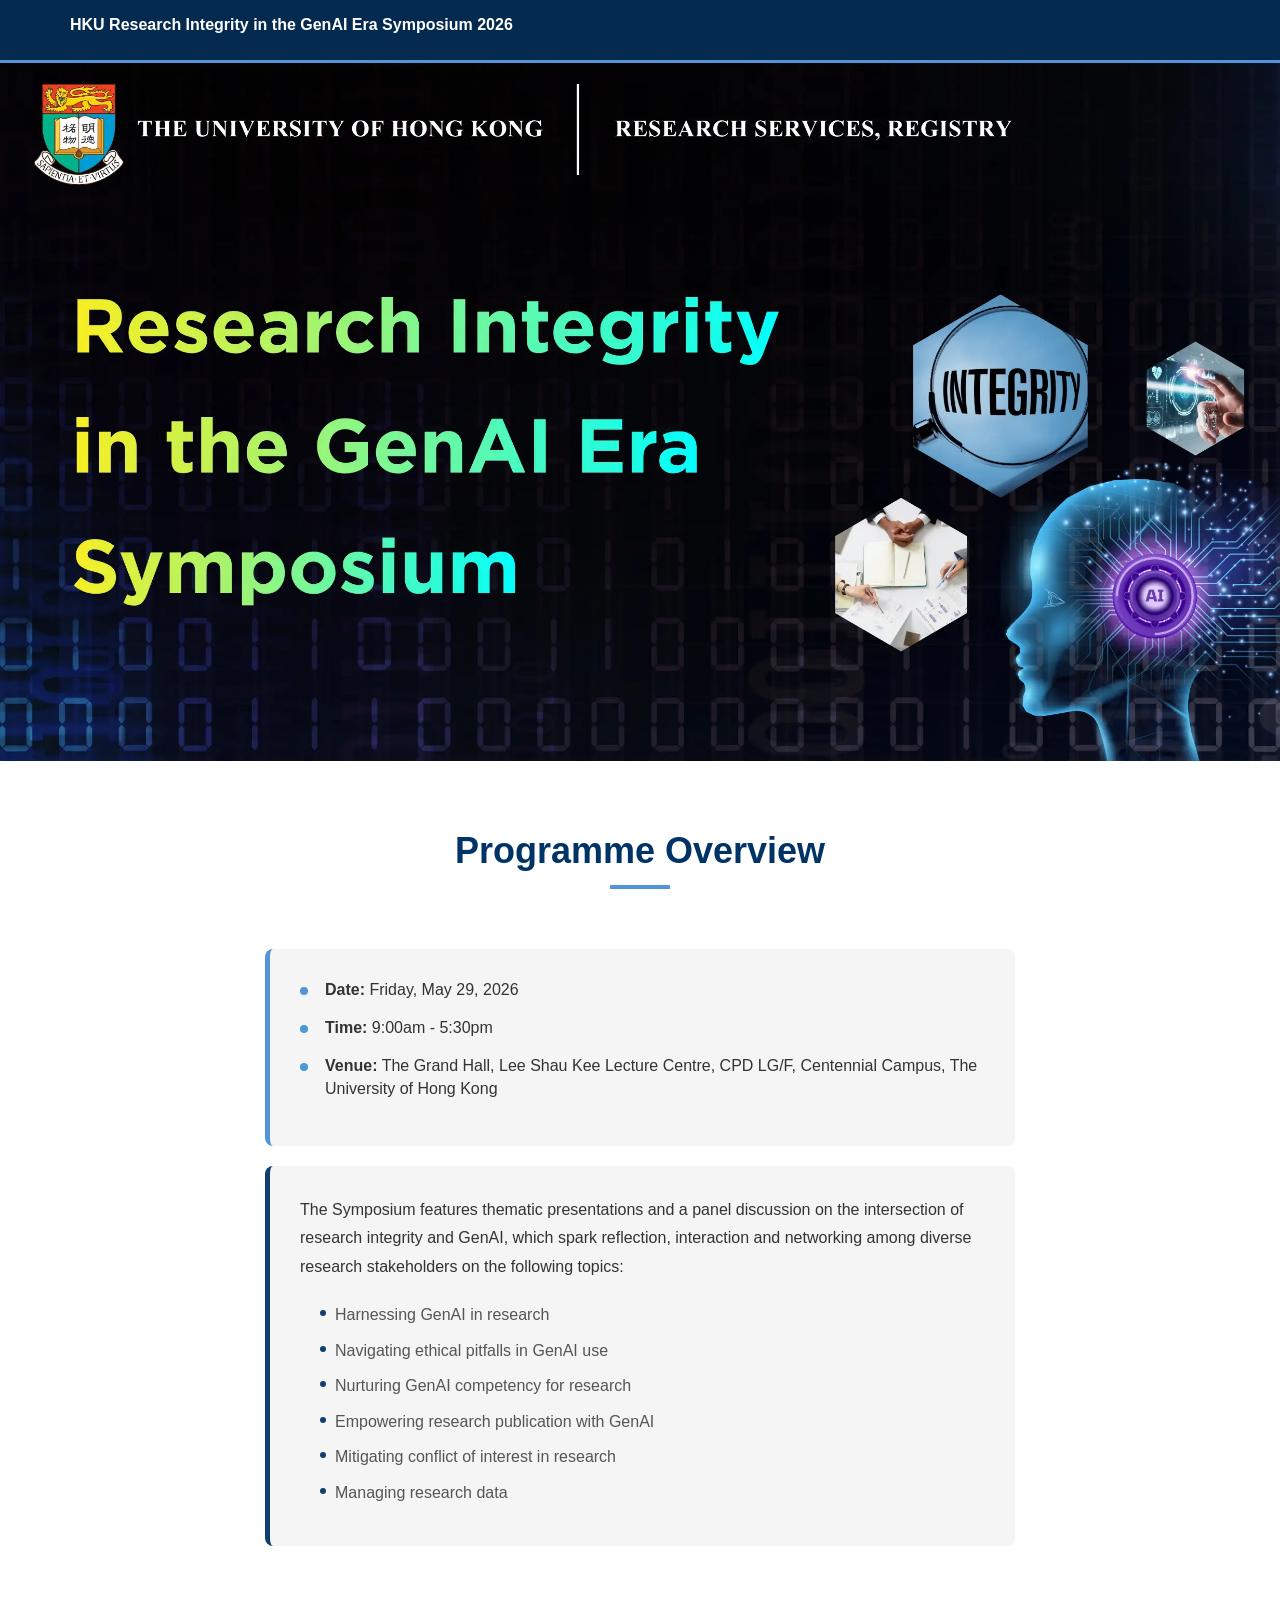
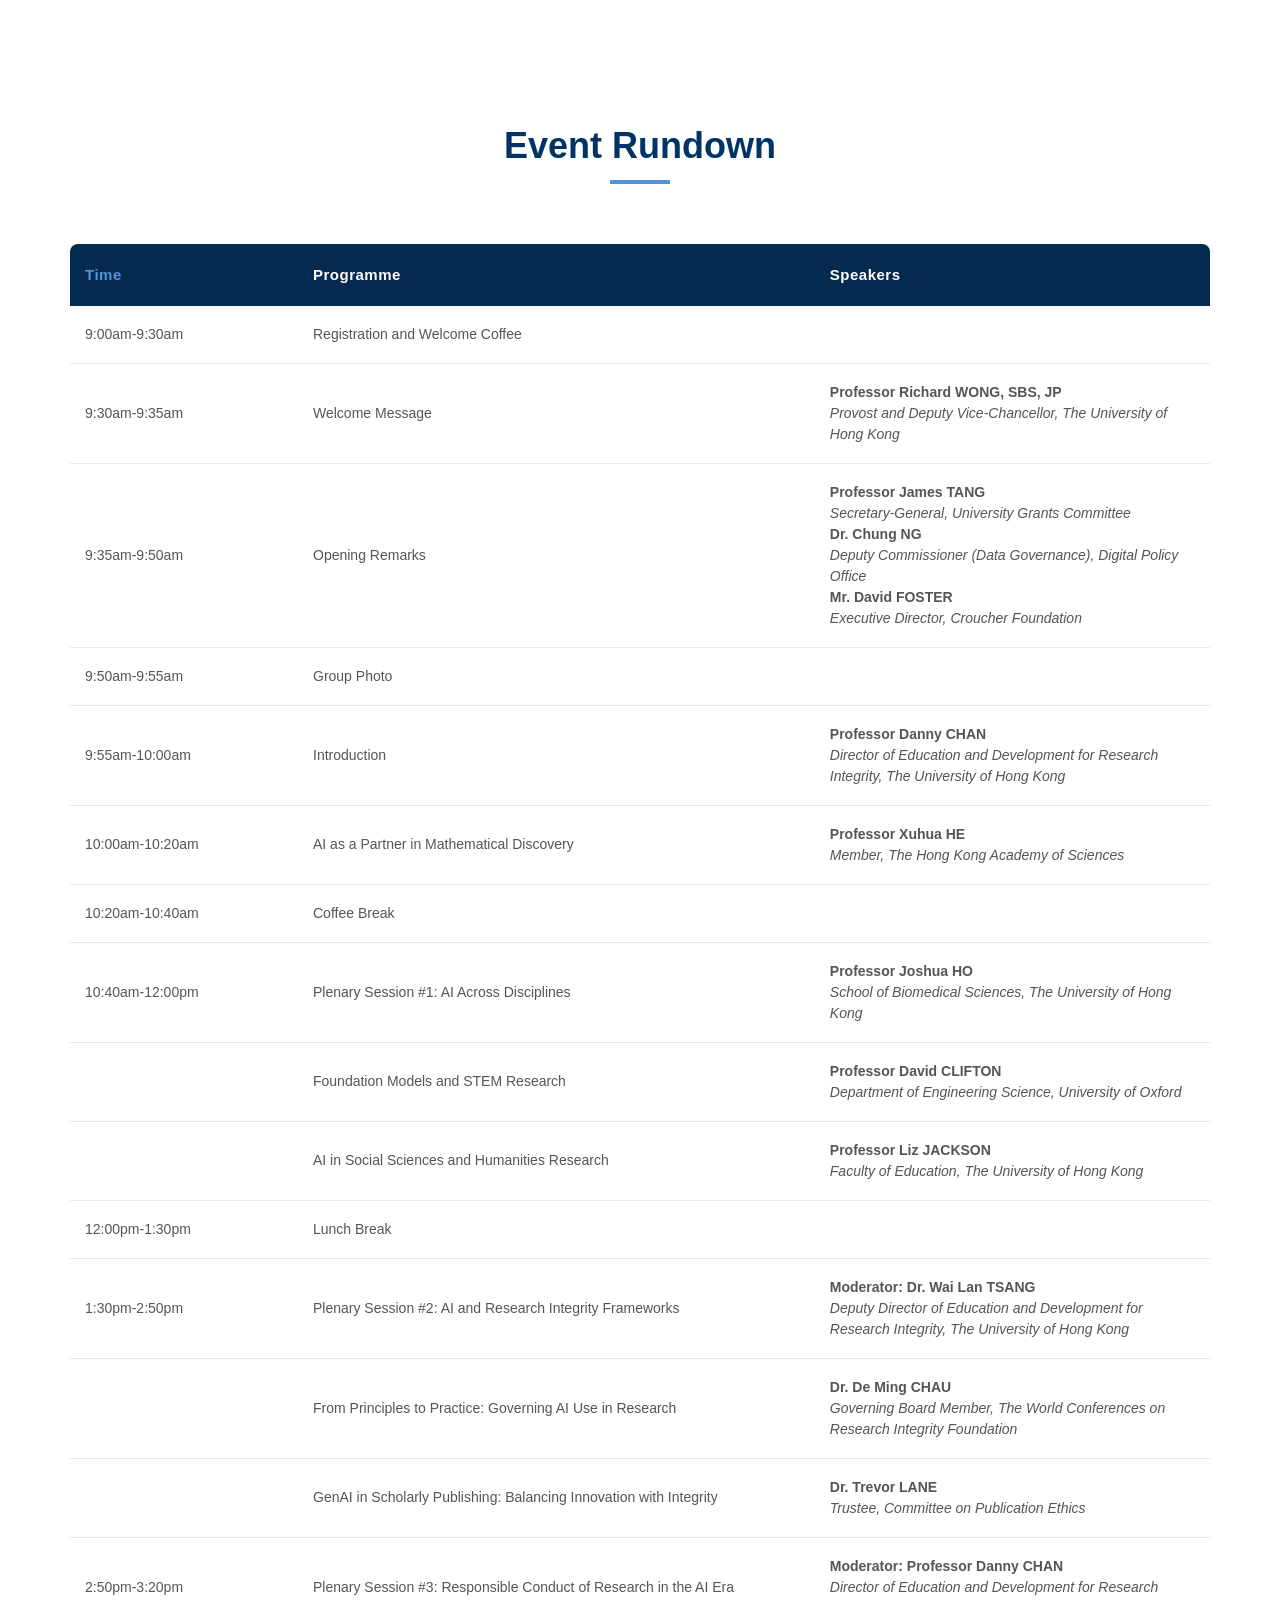
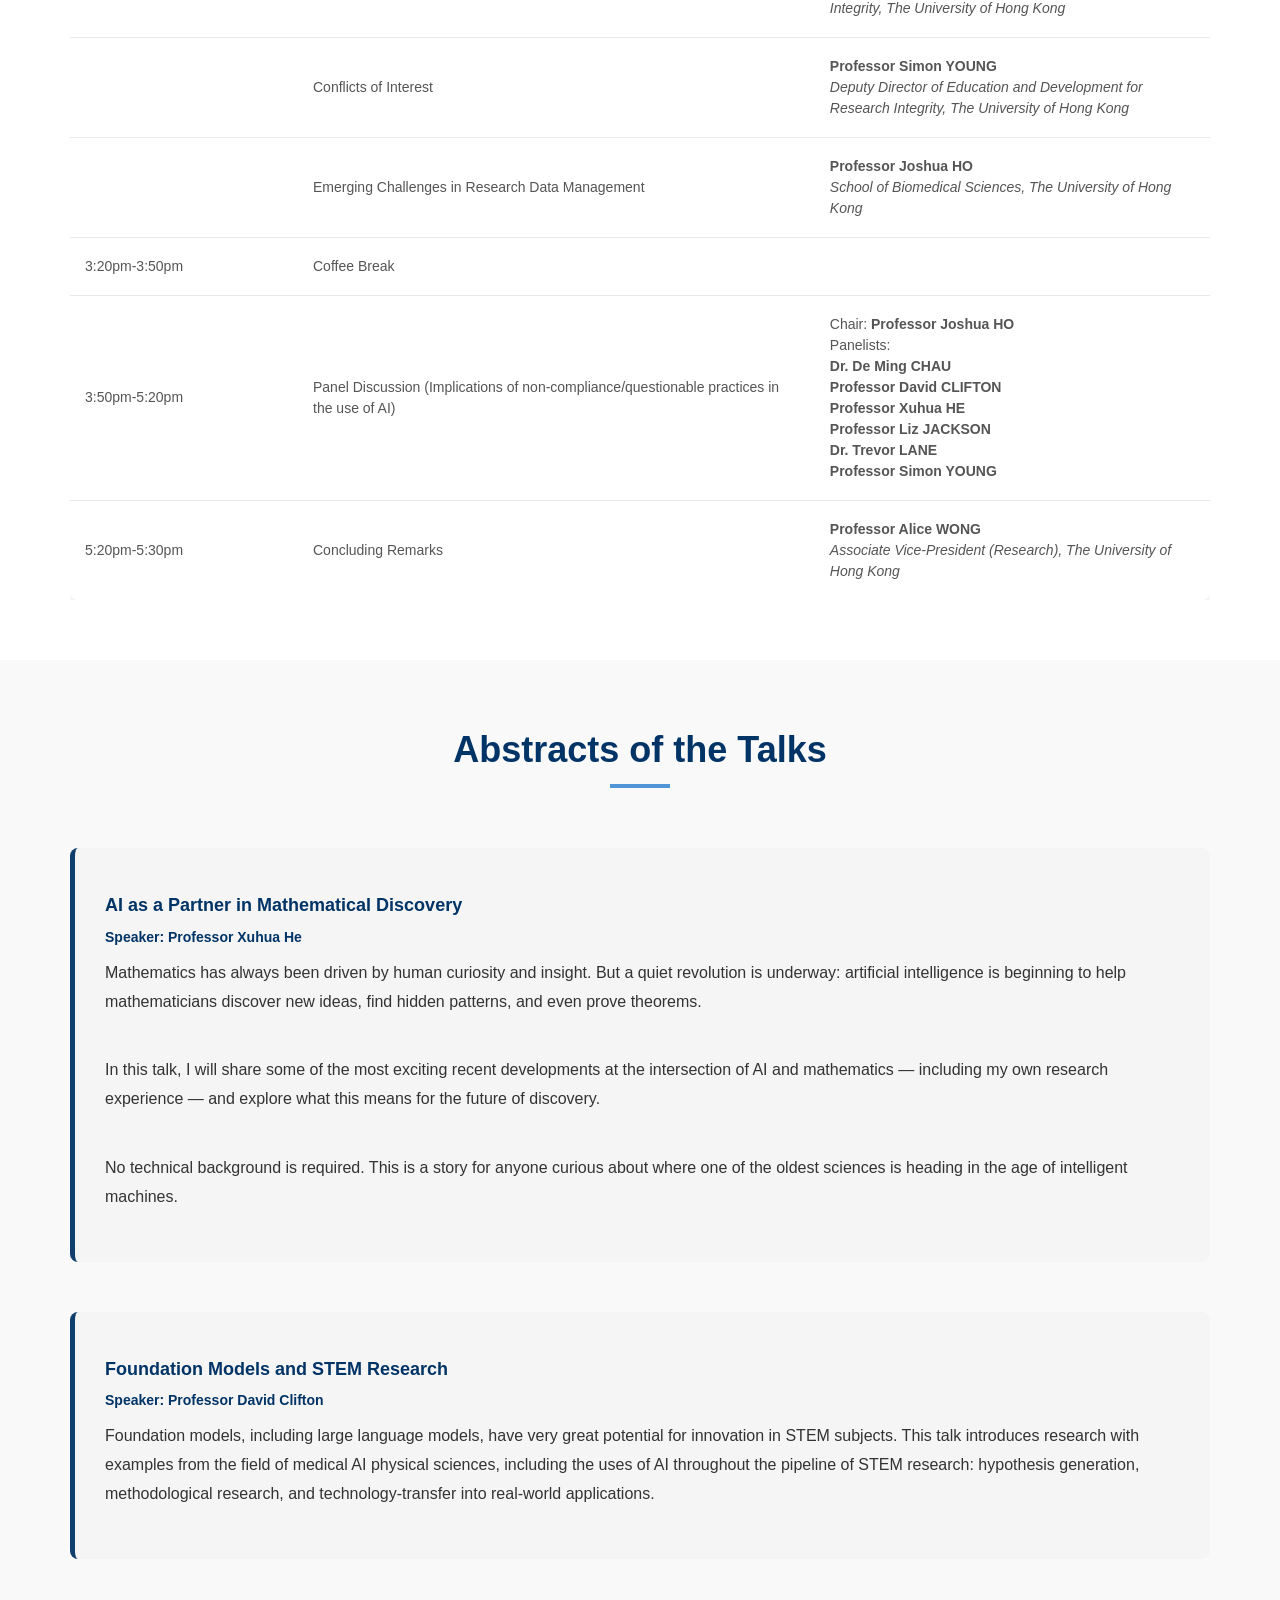
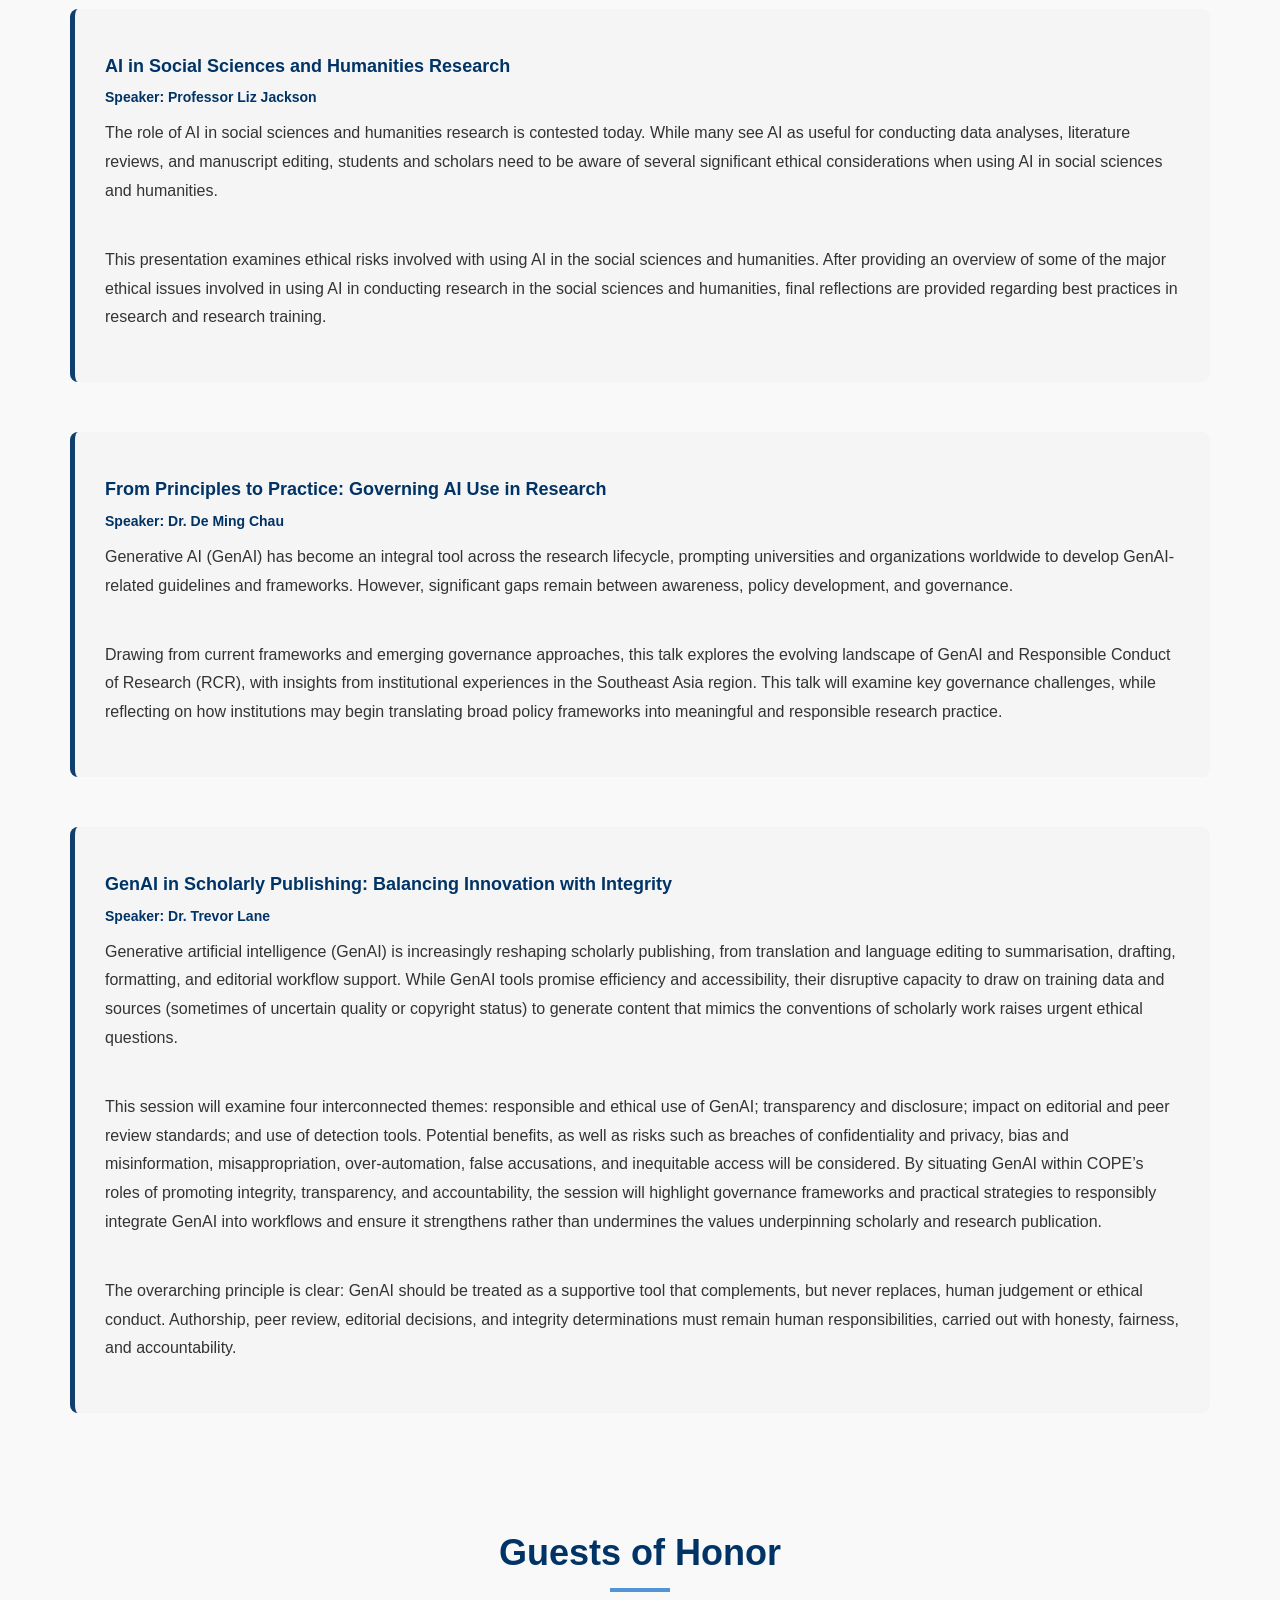
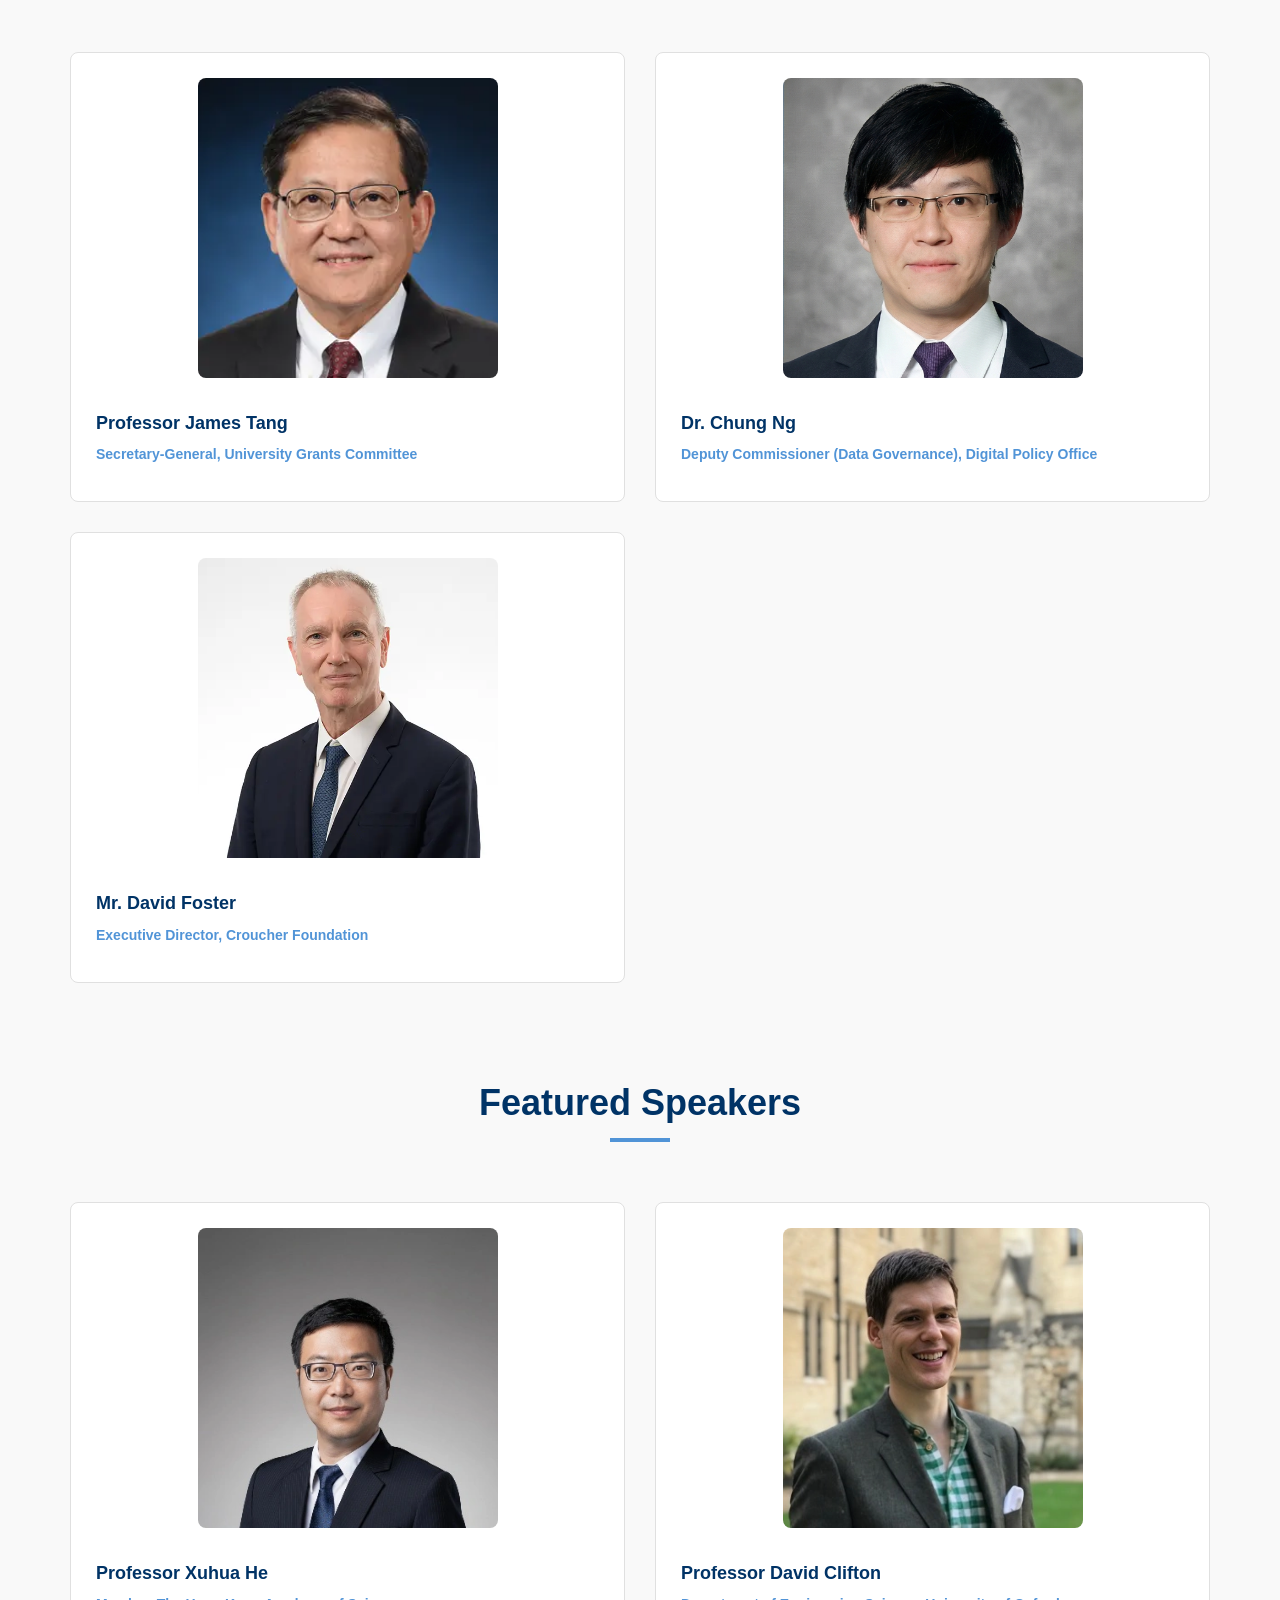
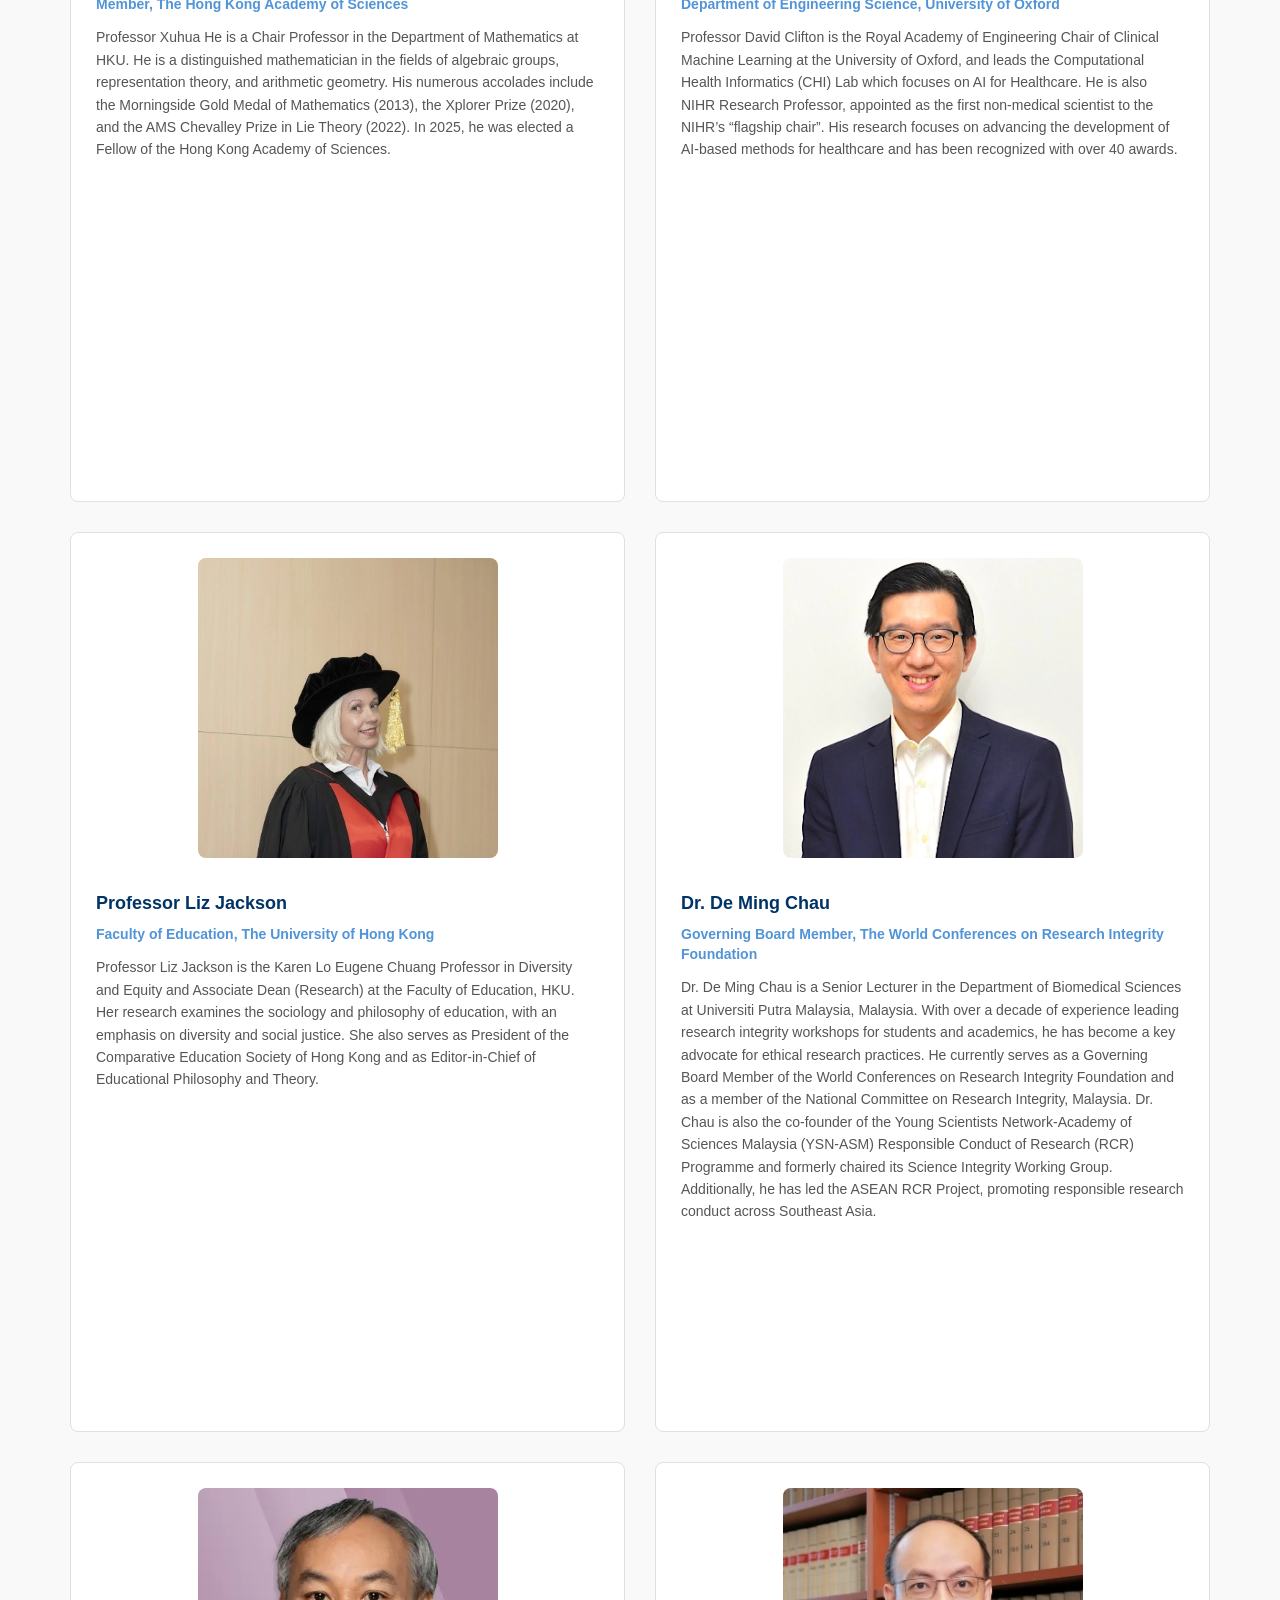
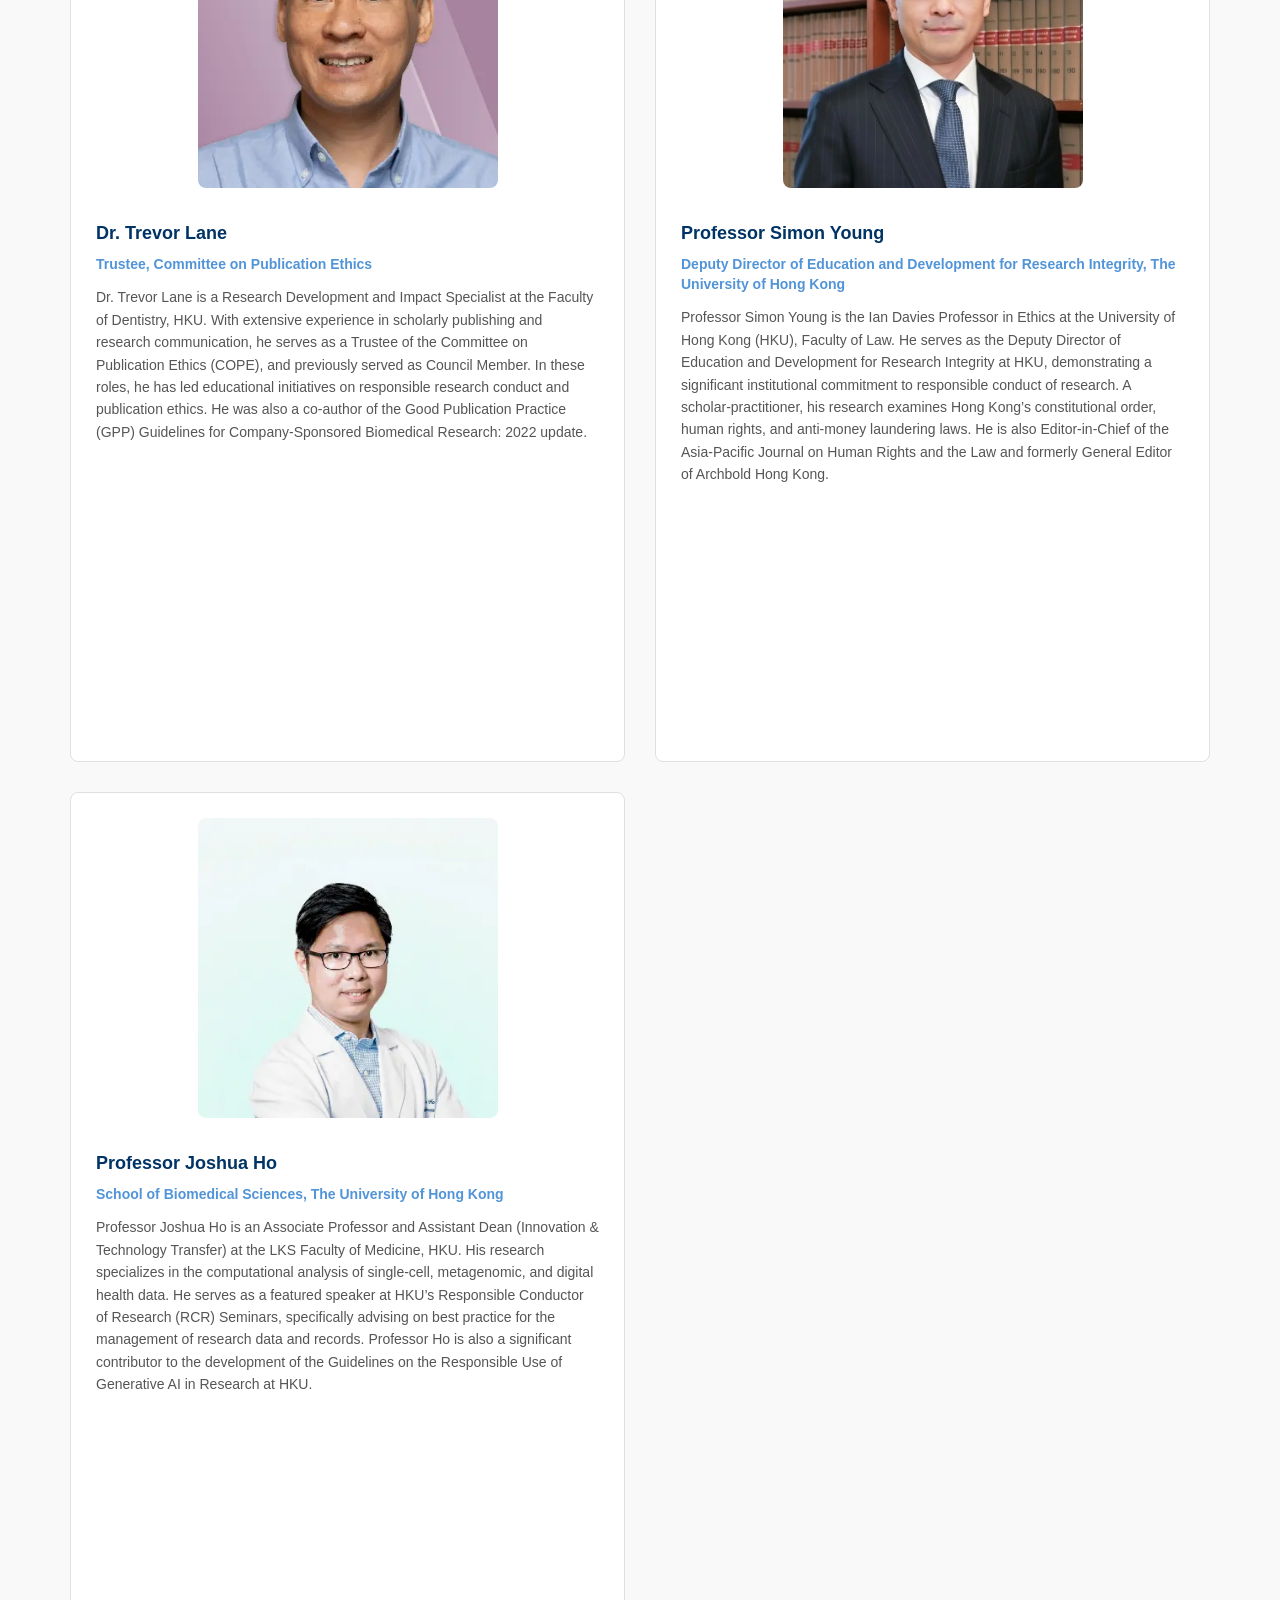
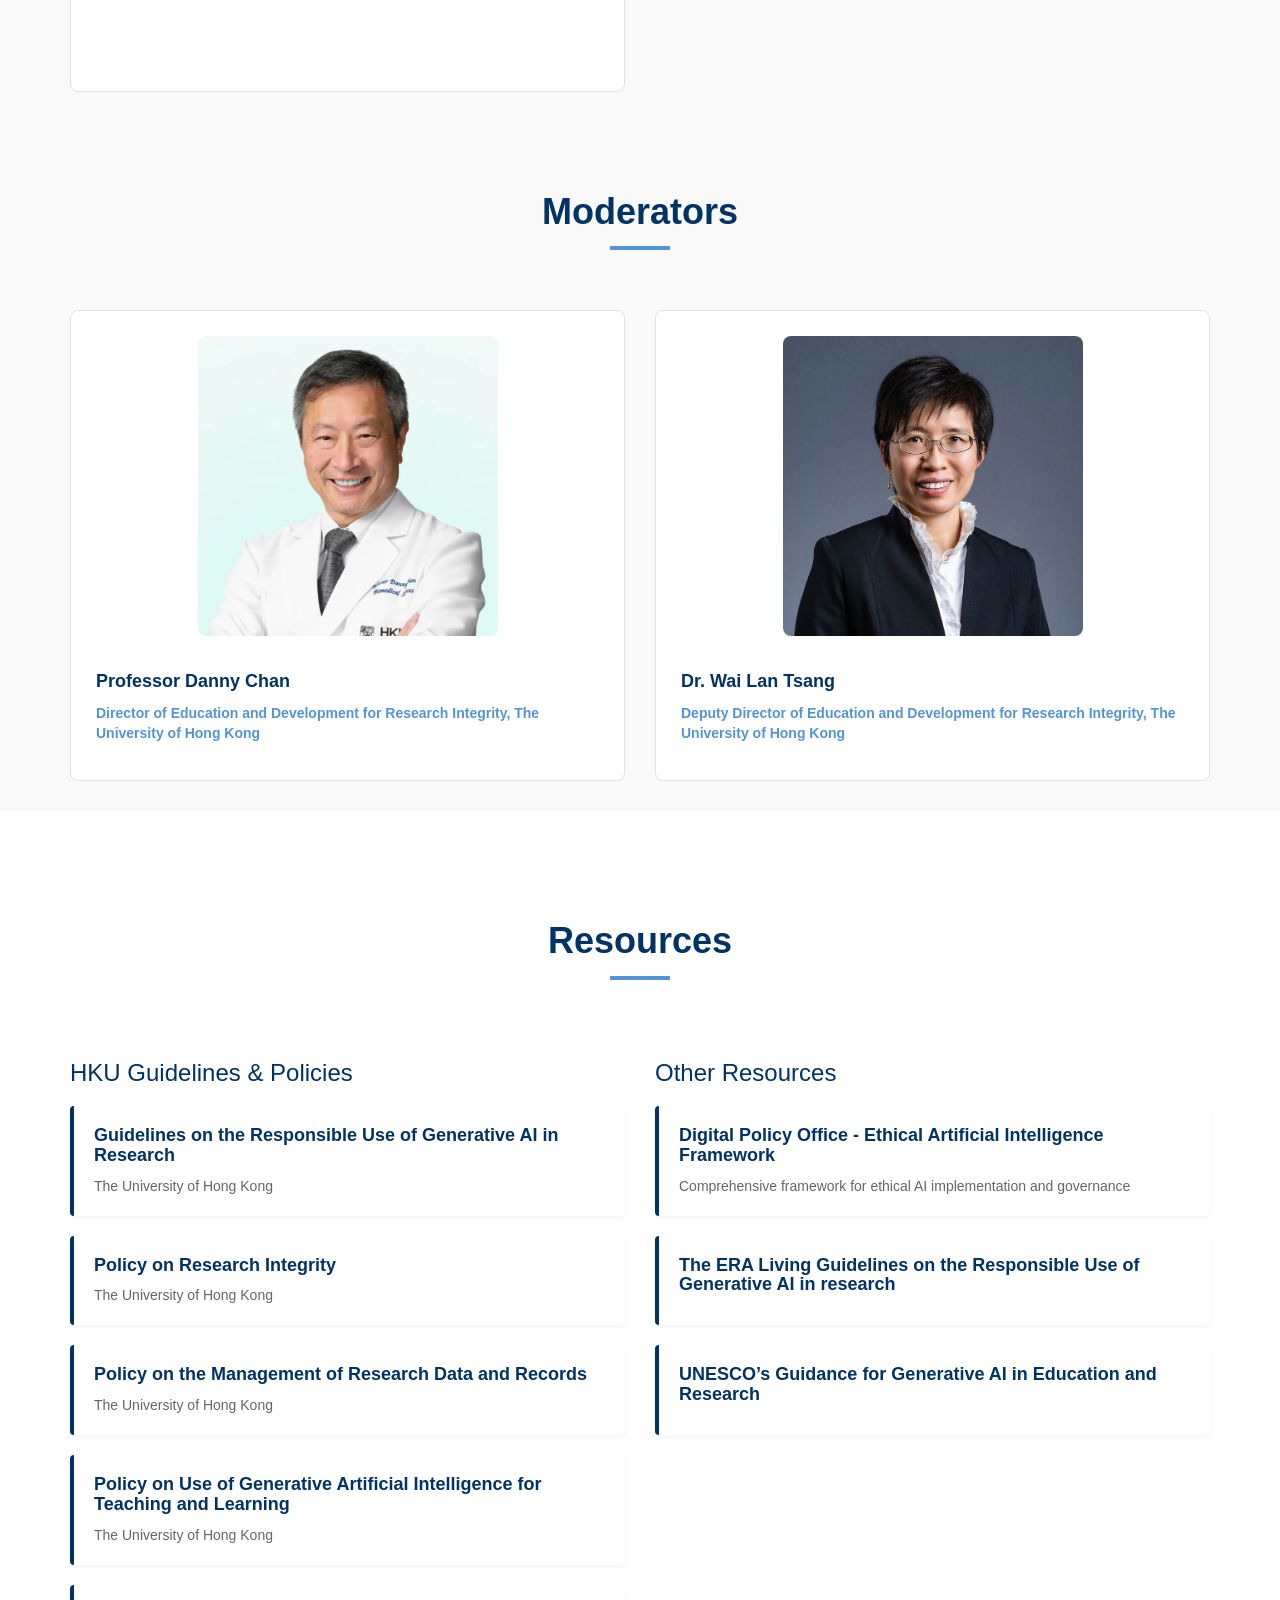
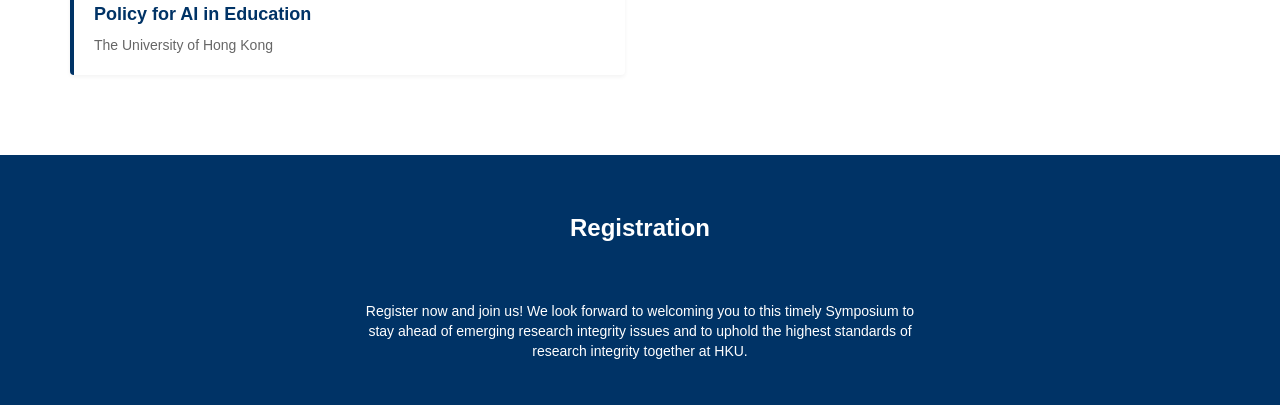
==== commit 910587e0: "updates" ====
--- a/index.html
+++ b/index.html
@@ -98,7 +98,7 @@
                         <table class="timetable-table">
                             <thead>
                                 <tr>
-                                    <th>Time</th>
+                                    <th style="width: 15%;">Time</th>
                                     <th>Programme</th>
                                     <th>Speakers</th>
                                 </tr>
@@ -112,12 +112,26 @@
                                 <tr>
                                     <td>9:30am-9:35am</td>
                                     <td>Welcome Message</td>
-                                    <td>Professor Richard WONG, SBS, JP</td>
+                                    <td><b>Professor Richard WONG, SBS, JP</b>
+                                        </br>
+                                        <i>Provost and Deputy Vice-Chancellor, The University of Hong Kong</i>
+                                    </td>
                                 </tr>
                                 <tr>
                                     <td>9:35am-9:50am</td>
                                     <td>Opening Remarks</td>
-                                    <td>Professor James TANG, Dr. Chung NG, Mr. David FOSTER</td>
+                                    <td><b>Professor James TANG</b>
+                                        </br>
+                                        <i>Secretary-General, University Grants Committee</i>
+                                        </br>
+                                        <b>Dr. Chung NG</b>
+                                        </br>
+                                        <i>Deputy Commissioner (Data Governance), Digital Policy Office</i>
+                                        </br>
+                                        <b>Mr. David FOSTER</b>
+                                        </br>
+                                        <i>Executive Director, Croucher Foundation</i>
+                                    </td>
                                 </tr>
                                 <tr>
                                     <td>9:50am-9:55am</td>
@@ -127,12 +141,19 @@
                                 <tr>
                                     <td>9:55am-10:00am</td>
                                     <td>Introduction</td>
-                                    <td>Professor Danny CHAN</td>
+                                    <td><b>Professor Danny CHAN</b>
+                                        </br>
+                                        <i>Director of Education and Development for Research Integrity, The University
+                                            of Hong Kong</i>
+                                    </td>
                                 </tr>
                                 <tr>
                                     <td>10:00am-10:20am</td>
                                     <td>AI as a Partner in Mathematical Discovery</td>
-                                    <td>Professor Xuhua HE</td>
+                                    <td><b>Professor Xuhua HE</b>
+                                        </br>
+                                        <i>Member, The Hong Kong Academy of Sciences</i>
+                                    </td>
                                 </tr>
                                 <tr>
                                     <td>10:20am-10:40am</td>
@@ -141,18 +162,27 @@
                                 </tr>
                                 <tr>
                                     <td>10:40am-12:00pm</td>
-                                    <td>AI Across Disciplines</td>
-                                    <td>Moderator: Professor Joshua HO</td>
+                                    <td>Plenary Session #1: AI Across Disciplines</td>
+                                    <td><b>Professor Joshua HO</b>
+                                        </br>
+                                        <i>School of Biomedical Sciences, The University of Hong Kong</i>
+                                    </td>
                                 </tr>
                                 <tr>
                                     <td></td>
                                     <td>Foundation Models and STEM Research</td>
-                                    <td>Professor David CLIFTON</td>
+                                    <td><b>Professor David CLIFTON</b>
+                                        </br>
+                                        <i>Department of Engineering Science, University of Oxford</i>
+                                    </td>
                                 </tr>
                                 <tr>
                                     <td></td>
                                     <td>AI in Social Sciences and Humanities Research</td>
-                                    <td>Professor Liz JACKSON</td>
+                                    <td><b>Professor Liz JACKSON</b>
+                                        </br>
+                                        <i>Faculty of Education, The University of Hong Kong</i>
+                                    </td>
                                 </tr>
                                 <tr>
                                     <td>12:00pm-1:30pm</td>
@@ -161,33 +191,55 @@
                                 </tr>
                                 <tr>
                                     <td>1:30pm-2:50pm</td>
-                                    <td>AI and Research Integrity Frameworks</td>
-                                    <td>Moderator: Dr. Wai Lan TSANG</td>
+                                    <td>Plenary Session #2: AI and Research Integrity Frameworks</td>
+                                    <td><b>Moderator: Dr. Wai Lan TSANG</b>
+                                        </br>
+                                        <i>Deputy Director of Education and Development for Research Integrity, The
+                                            University of Hong Kong</i>
+                                    </td>
                                 </tr>
                                 <tr>
                                     <td></td>
                                     <td>From Principles to Practice: Governing AI Use in Research</td>
-                                    <td>Dr. De Ming CHAU</td>
+                                    <td><b>Dr. De Ming CHAU</b>
+                                        </br>
+                                        <i>Governing Board Member, The World Conferences on Research Integrity
+                                            Foundation</i>
+                                    </td>
                                 </tr>
                                 <tr>
                                     <td></td>
                                     <td>GenAI in Scholarly Publishing: Balancing Innovation with Integrity</td>
-                                    <td>Dr. Trevor LANE</td>
+                                    <td><b>Dr. Trevor LANE</b>
+                                        </br>
+                                        <i>Trustee, Committee on Publication Ethics</i>
+                                    </td>
                                 </tr>
                                 <tr>
                                     <td>2:50pm-3:20pm</td>
-                                    <td>Responsible Conduct of Research in the AI Era</td>
-                                    <td>Moderator: Professor Danny CHAN</td>
+                                    <td>Plenary Session #3: Responsible Conduct of Research in the AI Era</td>
+                                    <td><b>Moderator: Professor Danny CHAN</b>
+                                        </br>
+                                        <i>Director of Education and Development for Research Integrity, The University
+                                            of Hong Kong</i>
+                                    </td>
                                 </tr>
                                 <tr>
                                     <td></td>
                                     <td>Conflicts of Interest</td>
-                                    <td>Professor Simon YOUNG</td>
+                                    <td><b>Professor Simon YOUNG</b>
+                                        </br>
+                                        <i>Deputy Director of Education and Development for Research Integrity, The
+                                            University of Hong Kong</i>
+                                    </td>
                                 </tr>
                                 <tr>
                                     <td></td>
                                     <td>Emerging Challenges in Research Data Management</td>
-                                    <td>Professor Joshua HO</td>
+                                    <td><b>Professor Joshua HO</b>
+                                        </br>
+                                        <i>School of Biomedical Sciences, The University of Hong Kong</i>
+                                    </td>
                                 </tr>
                                 <tr>
                                     <td>3:20pm-3:50pm</td>
@@ -198,13 +250,21 @@
                                     <td>3:50pm-5:20pm</td>
                                     <td>Panel Discussion (Implications of non-compliance/questionable practices in the
                                         use of AI)</td>
-                                    <td>Chair: Professor Joshua HO, Dr. De Ming CHAU, Professor David CLIFTON, Professor
-                                        Xuhua HE, Professor Liz JACKSON, Dr. Trevor LANE, Professor Simon YOUNG </td>
+                                    <td>Chair: <b>Professor Joshua HO</b>
+                                        </br>
+                                        Panelists: </br><b>
+                                            Dr. De Ming CHAU</br>Professor David CLIFTON</br>Professor
+                                            Xuhua HE</br>Professor Liz JACKSON</br>Dr. Trevor LANE</br>Professor Simon
+                                            YOUNG </b>
+                                    </td>
                                 </tr>
                                 <tr>
                                     <td>5:20pm-5:30pm</td>
                                     <td>Concluding Remarks</td>
-                                    <td>Professor Stephanie MA</td>
+                                    <td><b>Professor Alice WONG</b>
+                                        </br>
+                                        <i>Associate Vice-President (Research), The University of Hong Kong</i>
+                                    </td>
                                 </tr>
                             </tbody>
                         </table>
@@ -240,8 +300,12 @@
                     </div>
                     <div class="description" style="margin-top: 20px;">
                         <div class="abstract-name">Foundation Models and STEM Research</div>
-                        <div class="abstract-speaker">Speaker:  Professor David Clifton</div>
-                        <p>Foundation models, including large language models, have very great potential for innovation in STEM subjects. This talk introduces research with examples from the field of medical AI physical sciences, including the uses of AI throughout the pipeline of STEM research: hypothesis generation, methodological research, and technology-transfer into real-world applications.
+                        <div class="abstract-speaker">Speaker: Professor David Clifton</div>
+                        <p>Foundation models, including large language models, have very great potential for innovation
+                            in STEM subjects. This talk introduces research with examples from the field of medical AI
+                            physical sciences, including the uses of AI throughout the pipeline of STEM research:
+                            hypothesis generation, methodological research, and technology-transfer into real-world
+                            applications.
                         </p>
                     </div>
                     <div class="description" style="margin-top: 20px;">
--- a/css/style.css
+++ b/css/style.css
@@ -196,7 +196,7 @@
 	padding: 25px;
 	margin-bottom: 30px;
 	transition: box-shadow 0.3s ease, transform 0.3s ease;
-	height: 750px;
+	height: 900px;
 	display: flex;
 	flex-direction: column;
 	justify-content: space-between;
@@ -337,6 +337,7 @@
 	}
 
 	.banner-image {
+		padding-top:5px;
 		width: 100%;
 		height: auto;
 	}
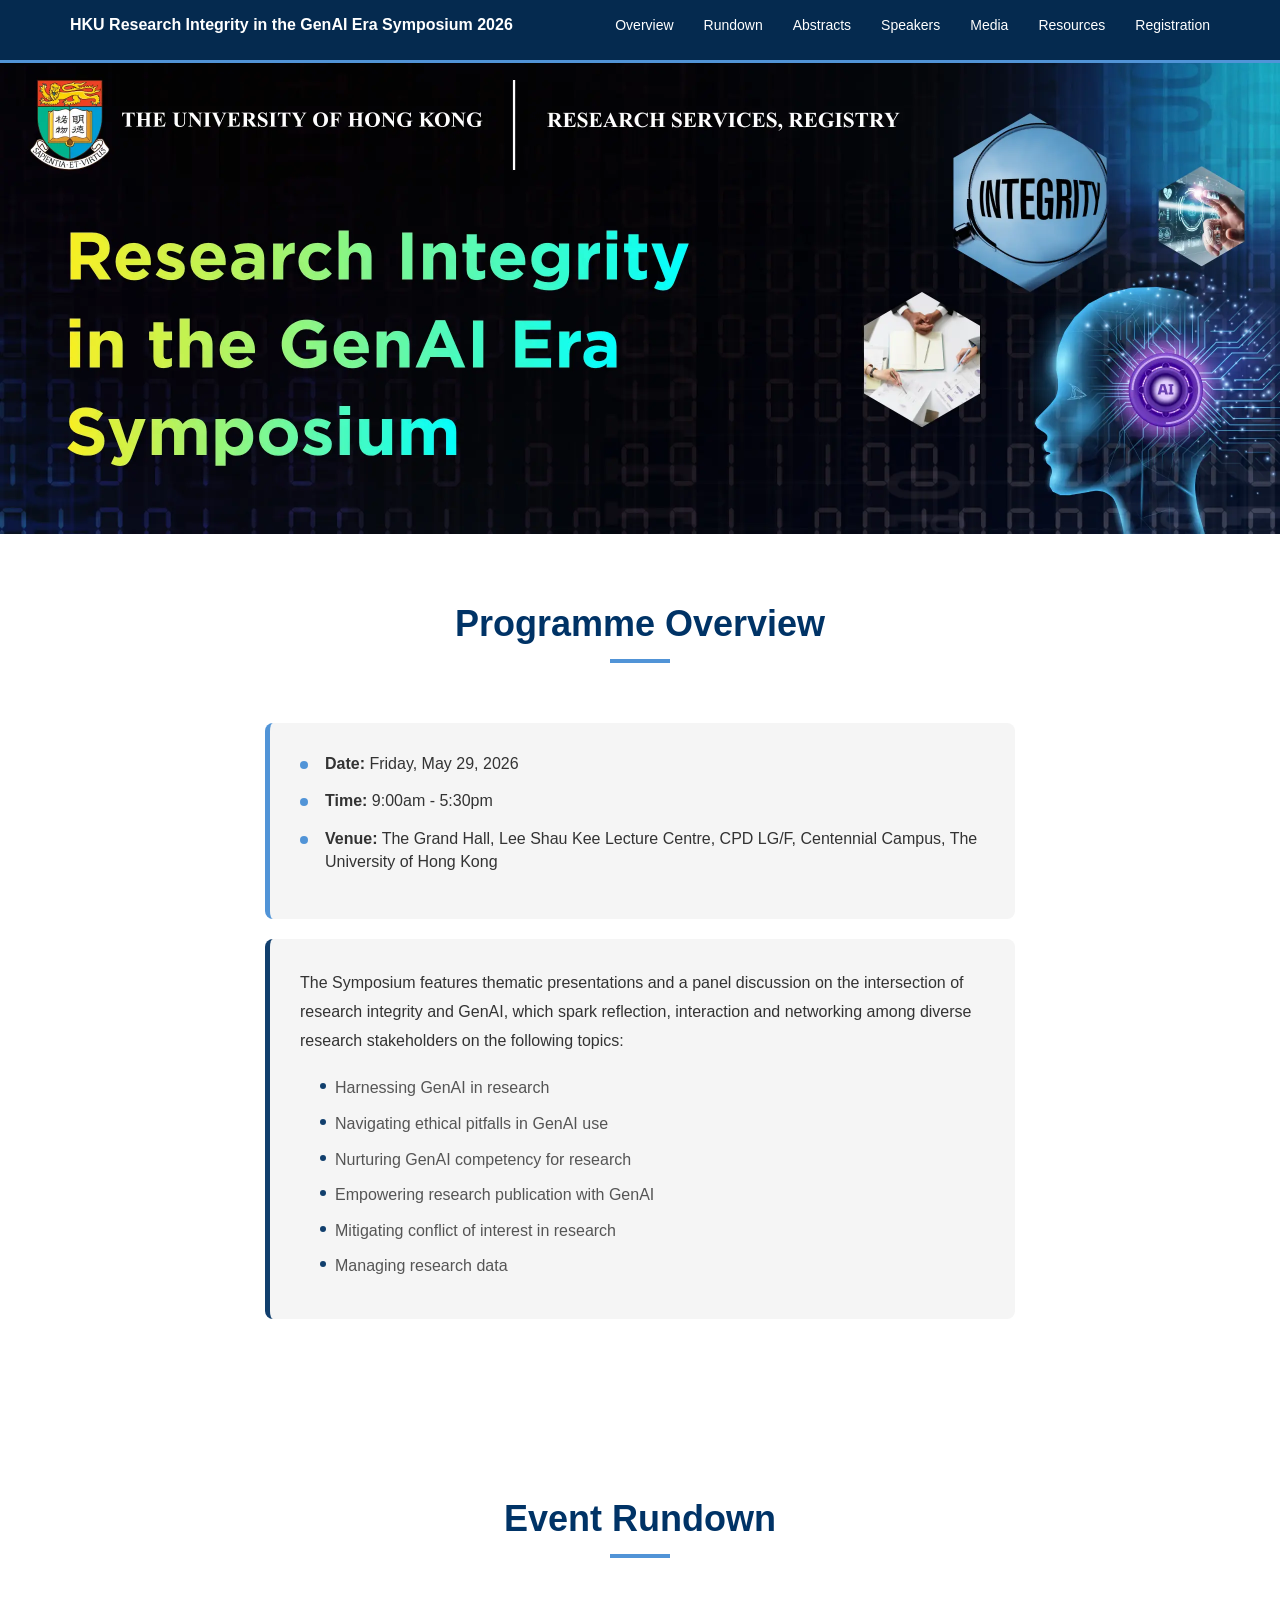
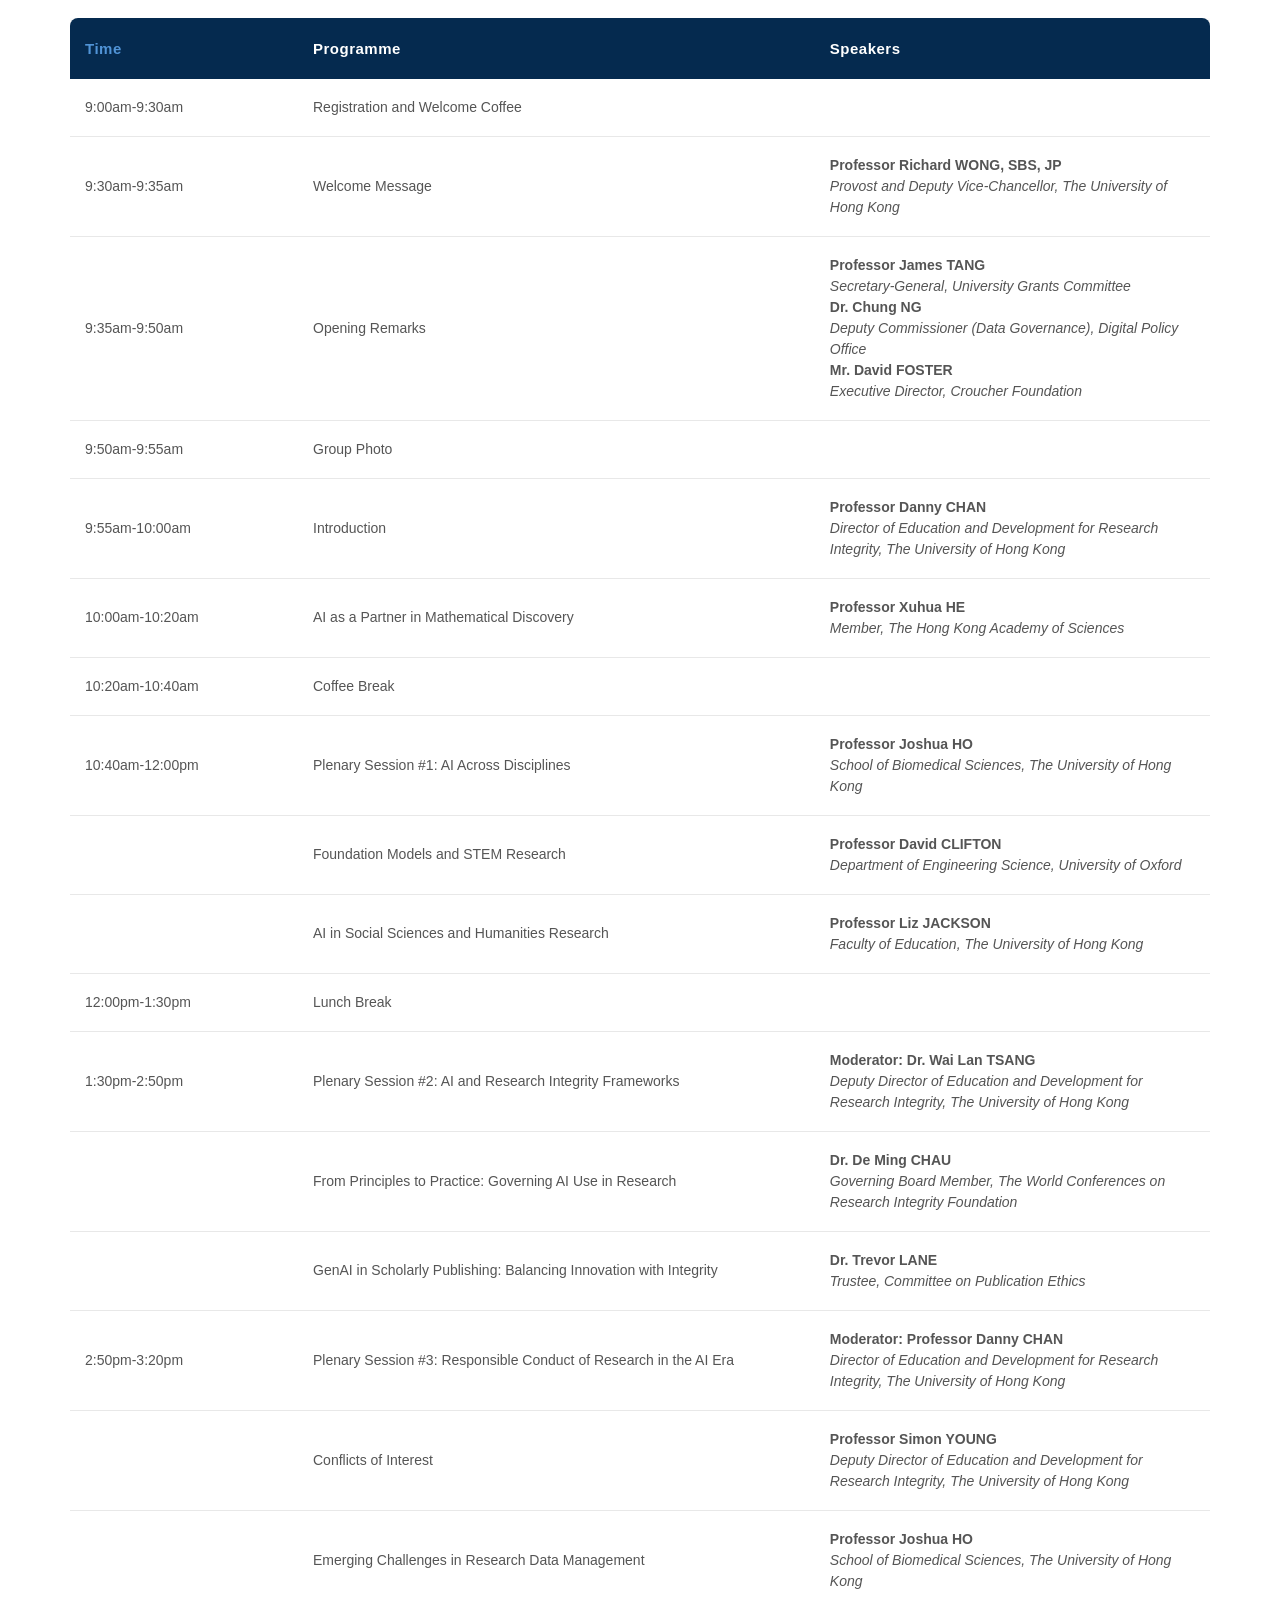
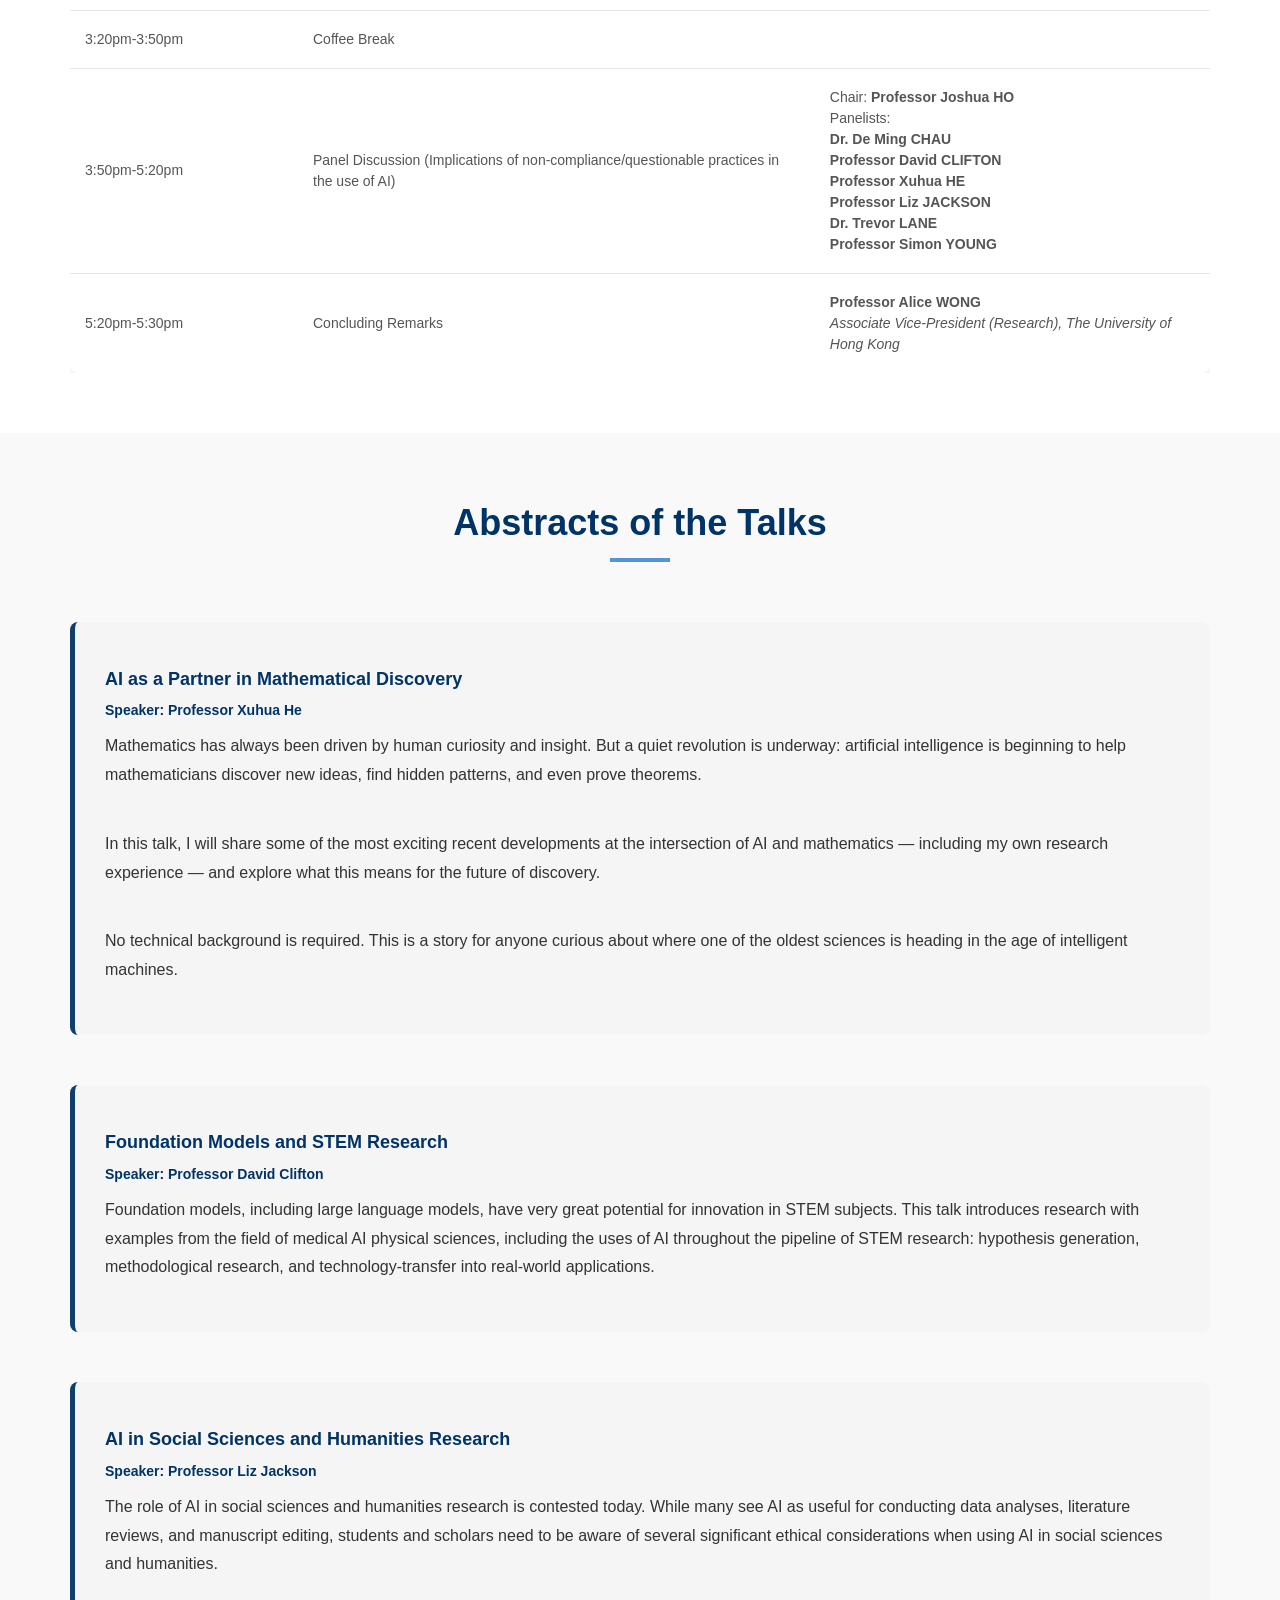
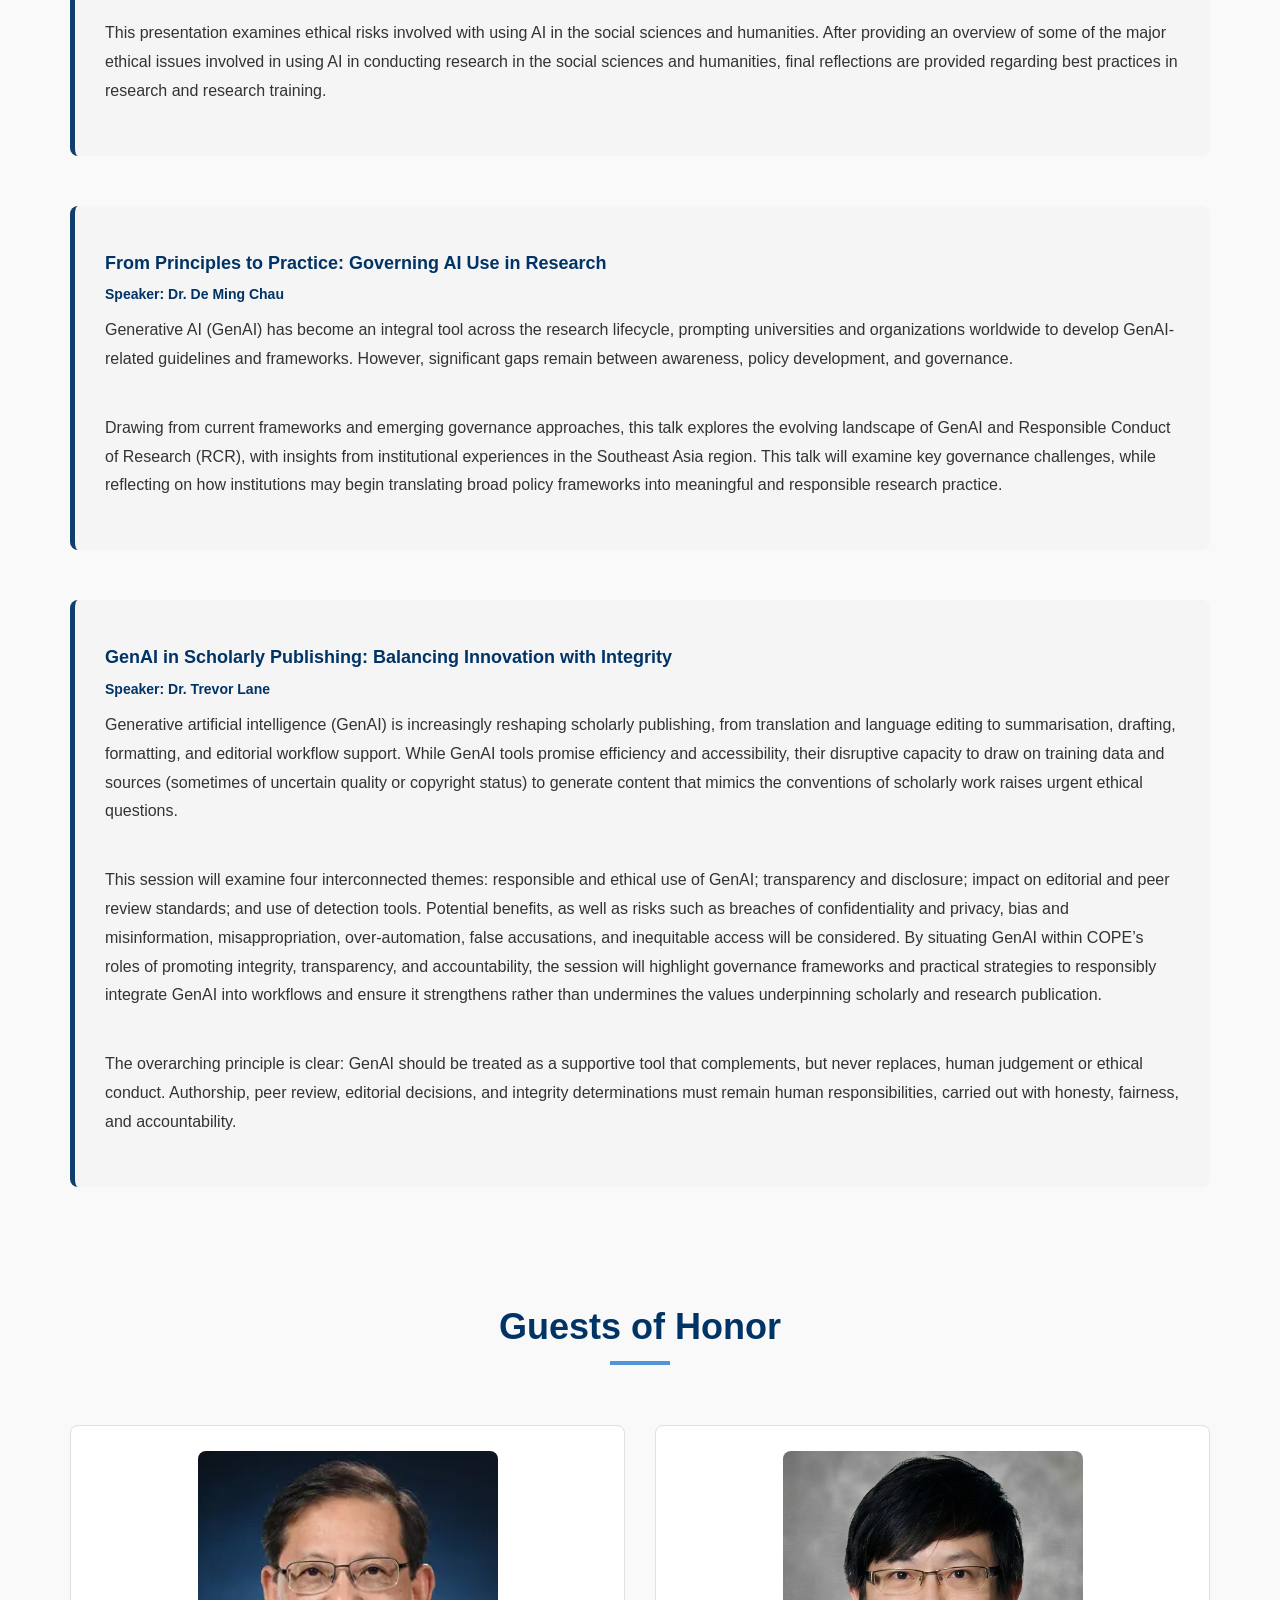
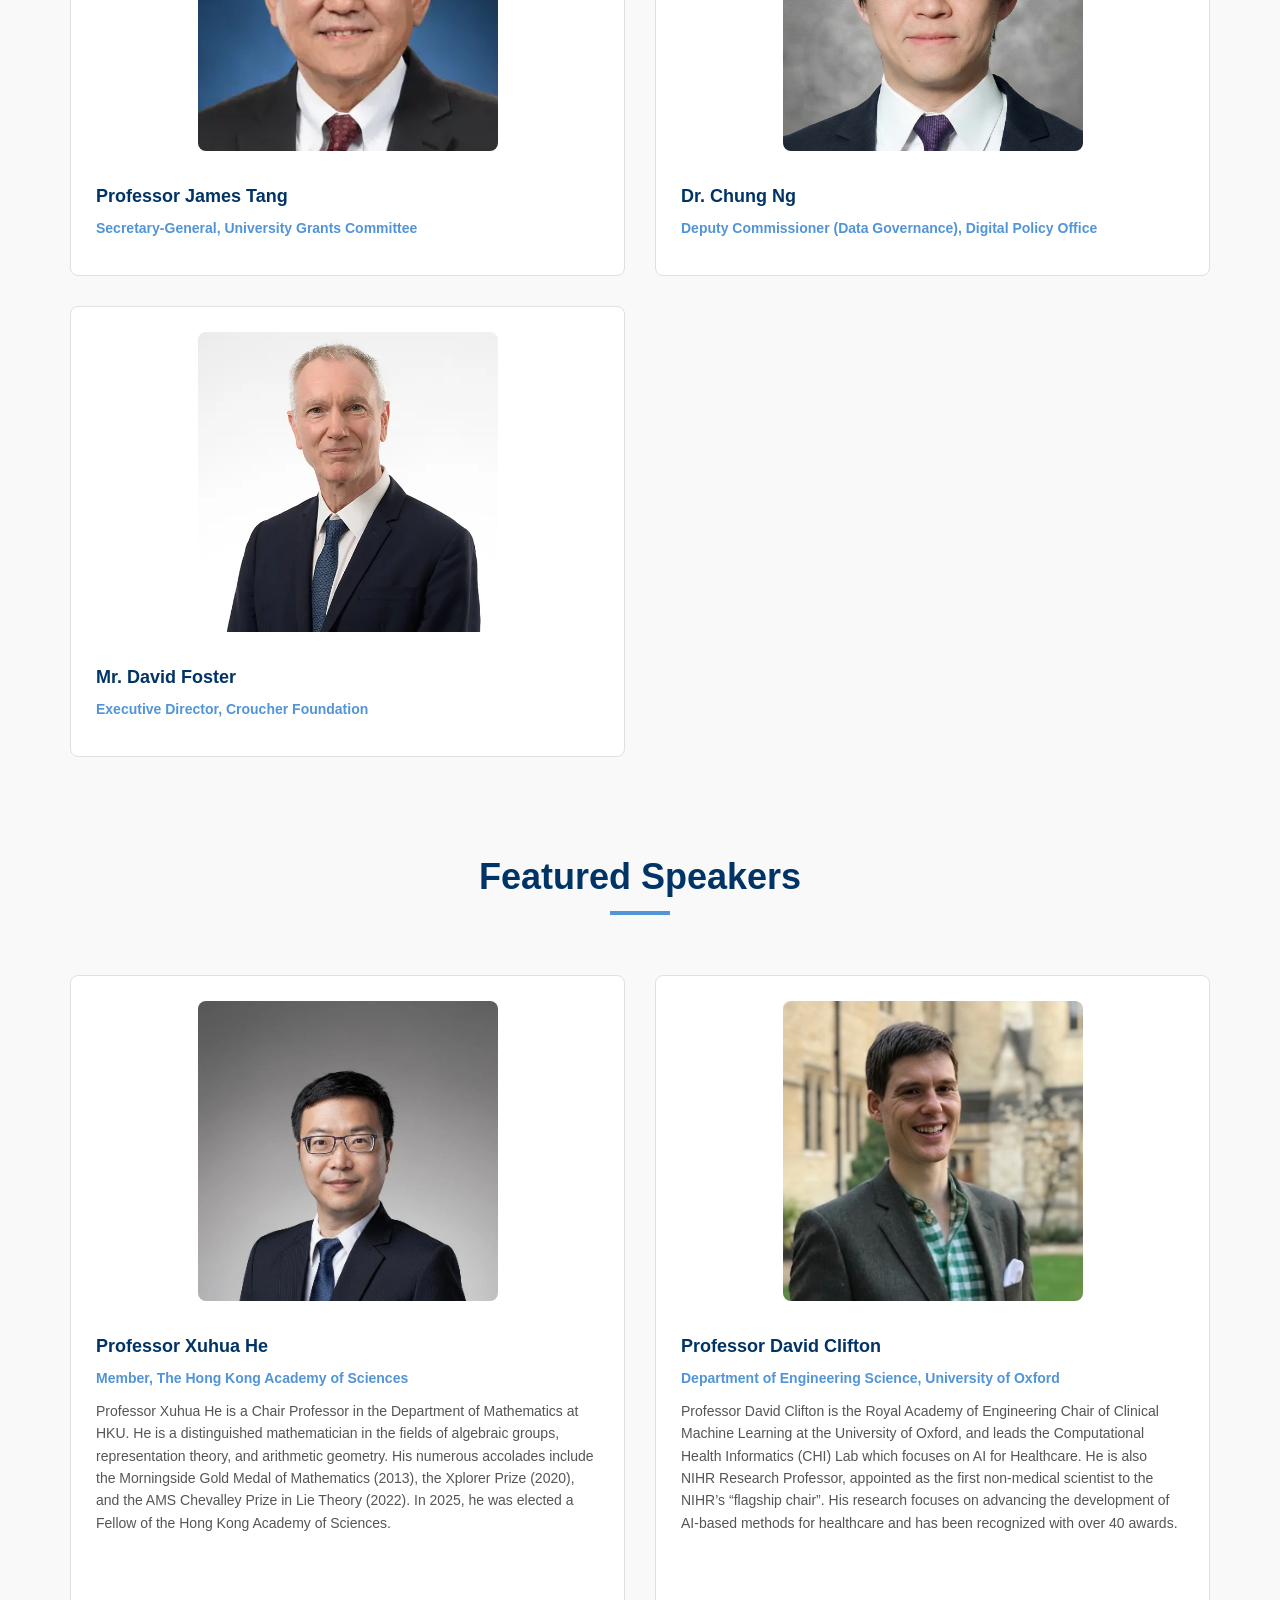
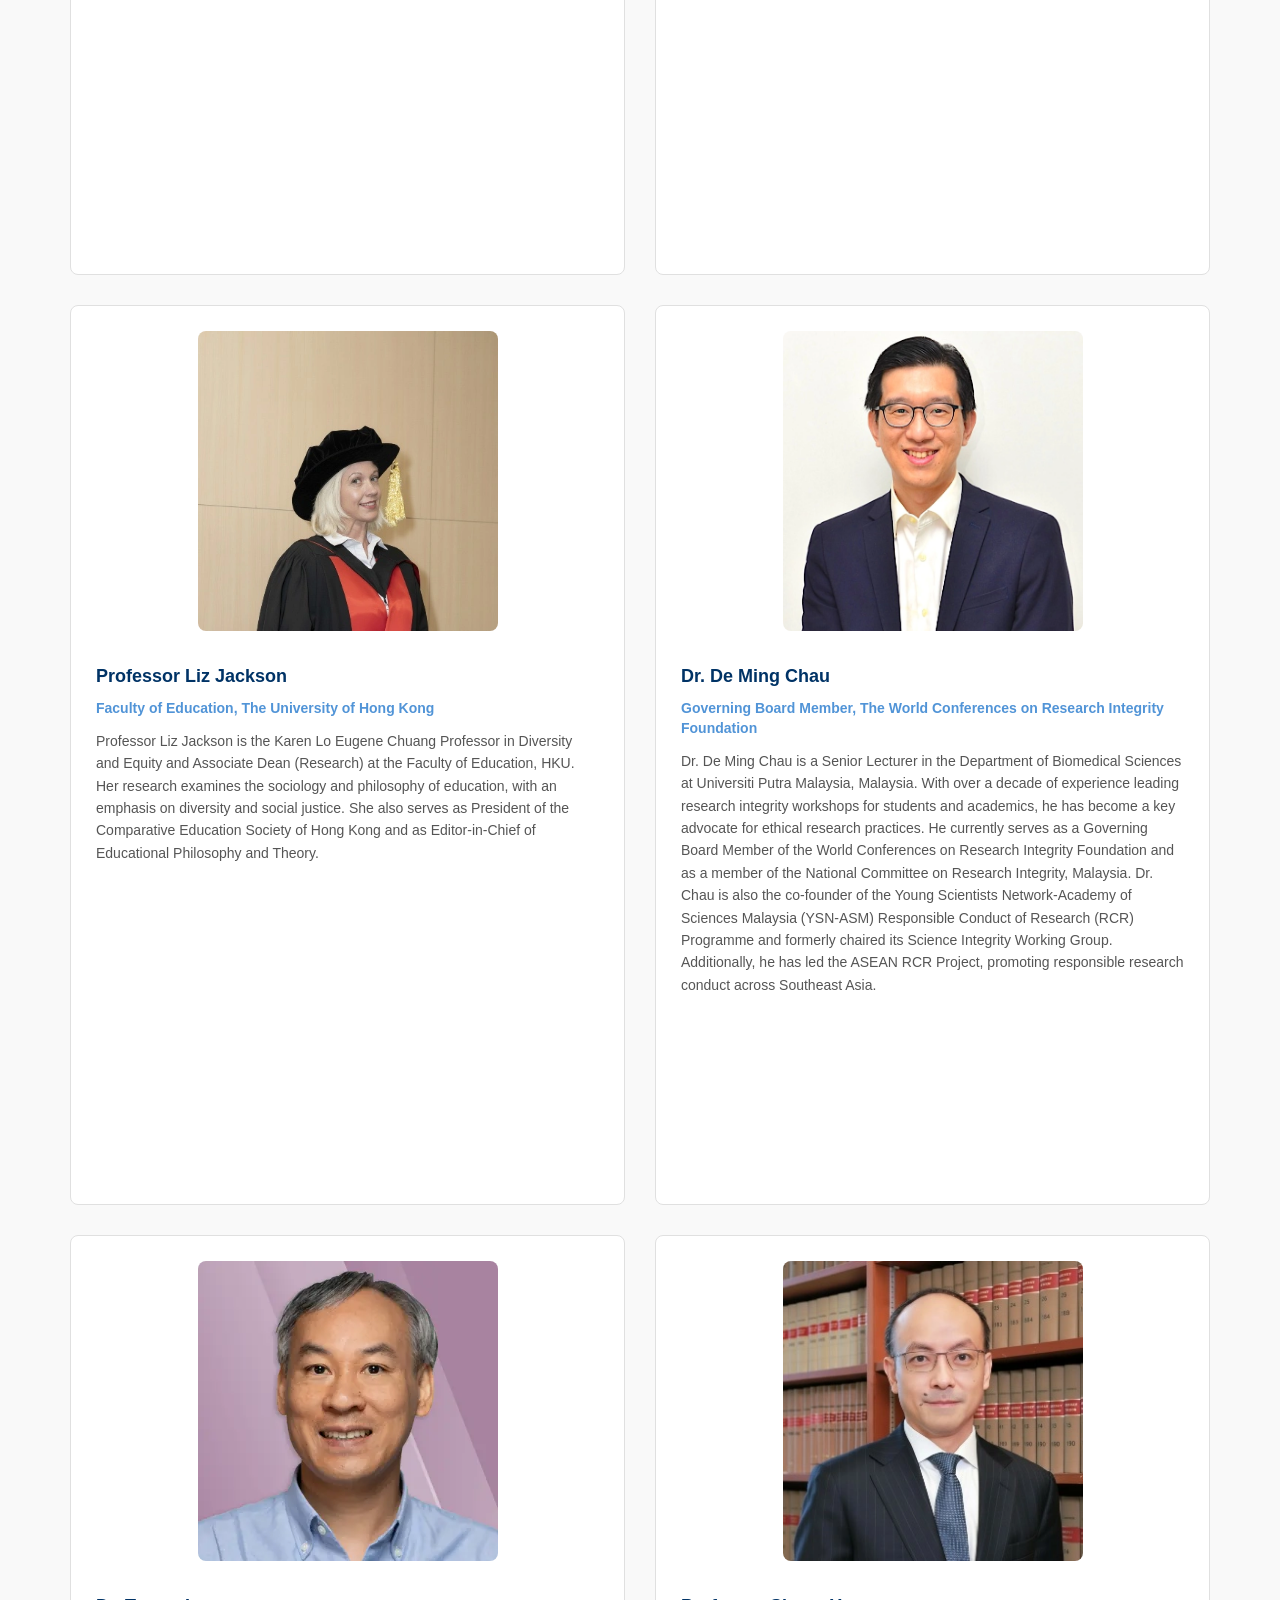
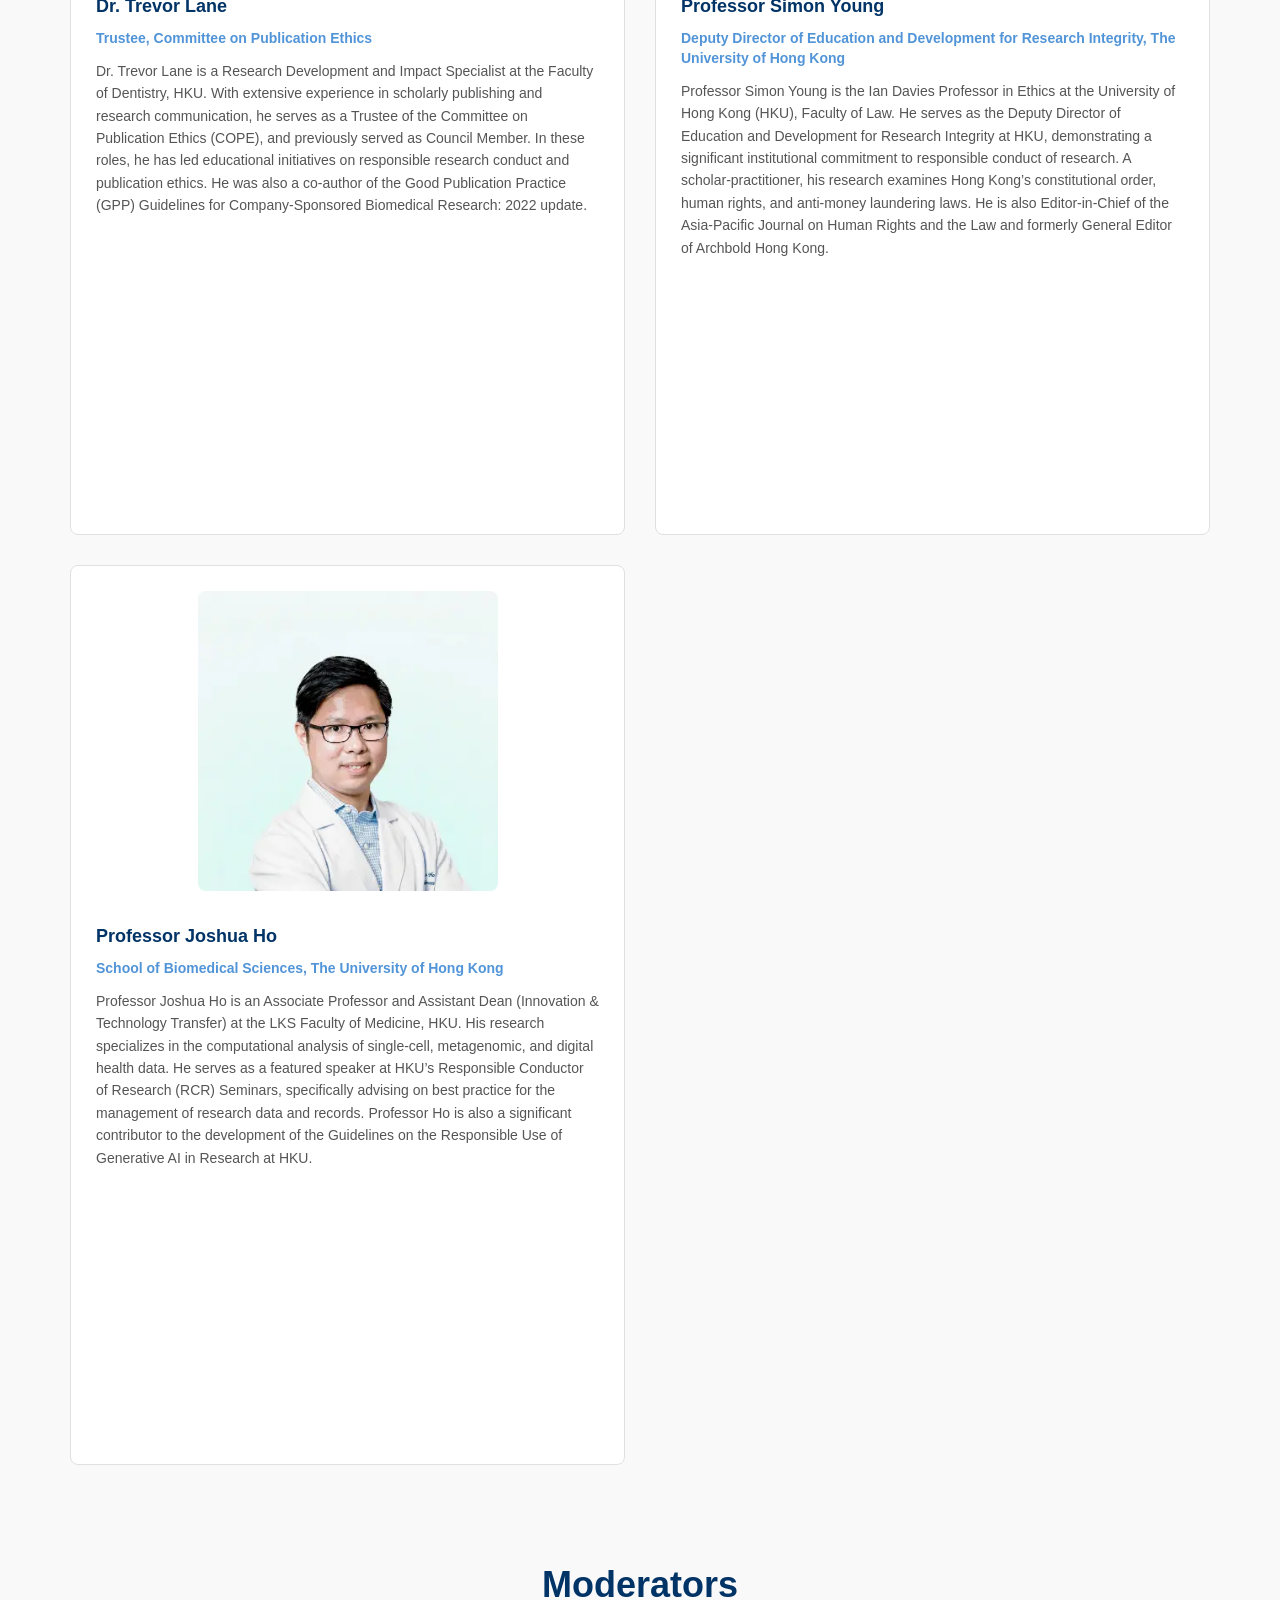
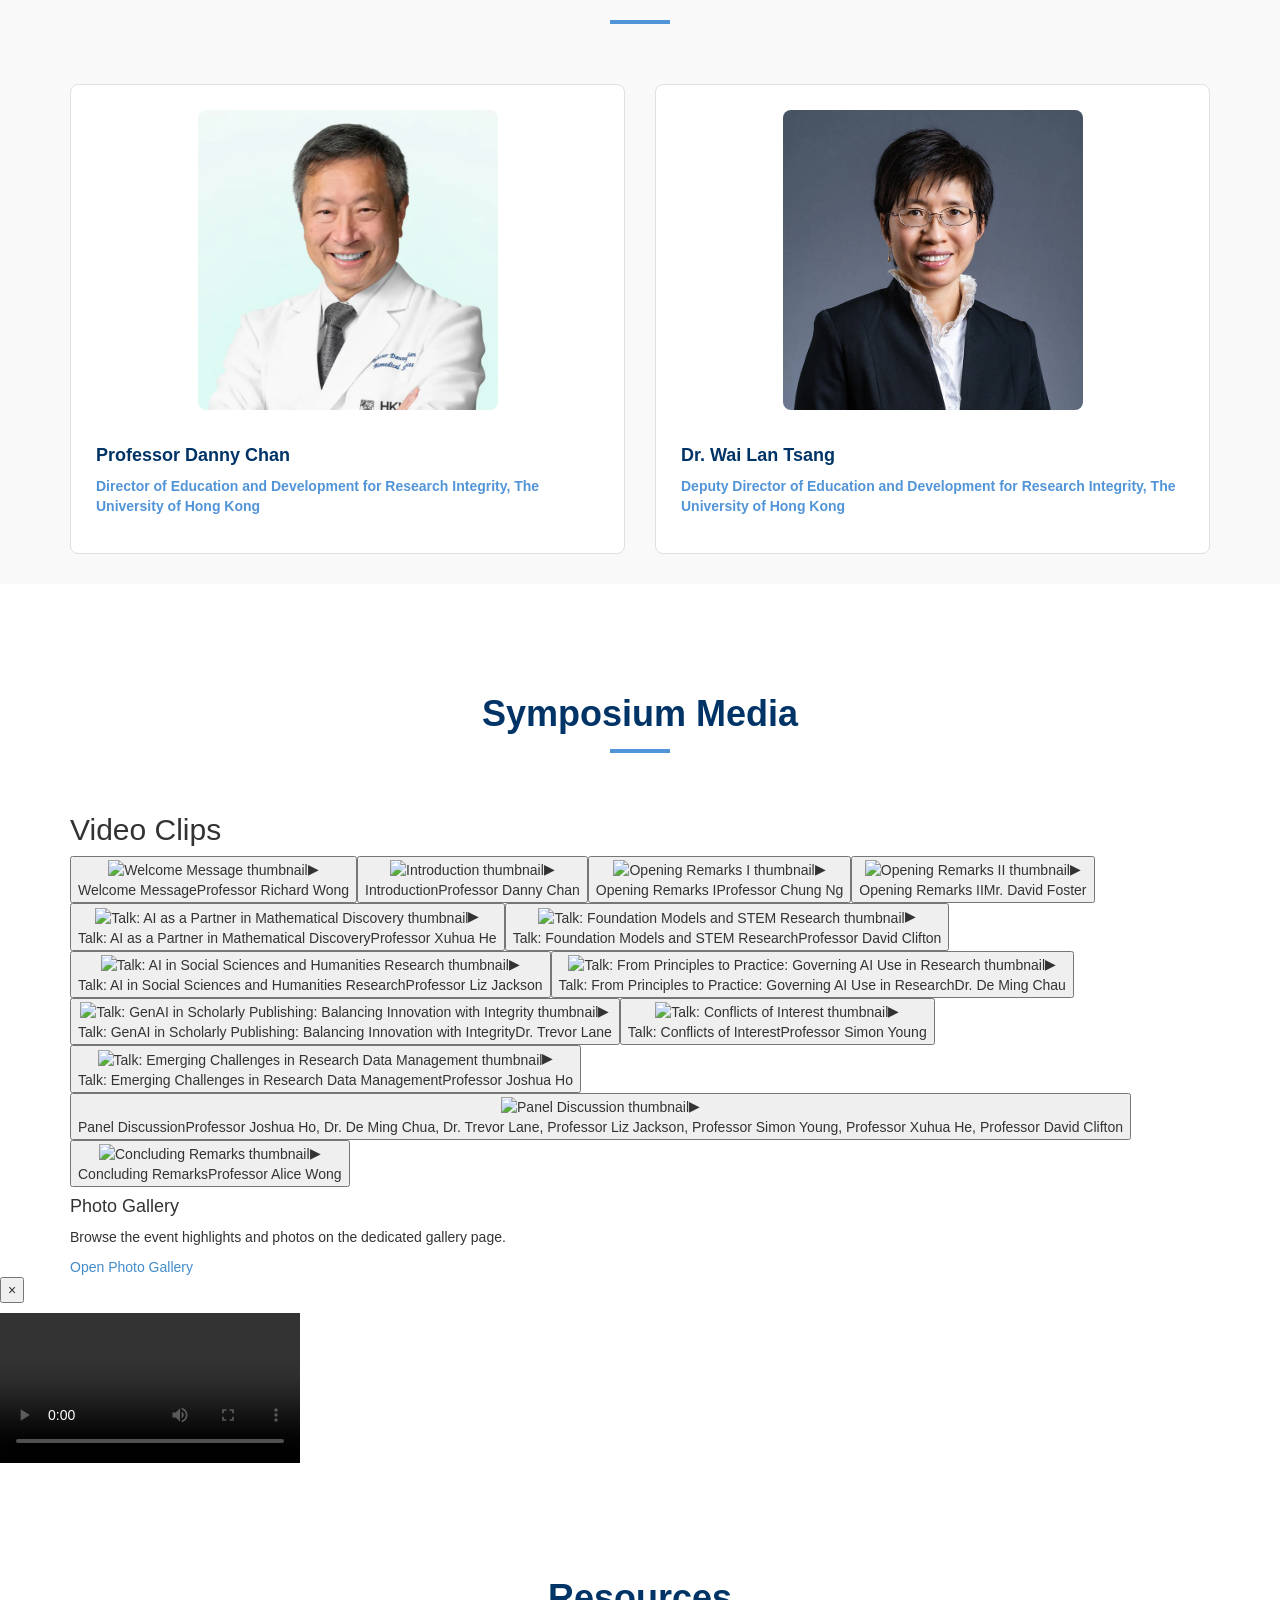
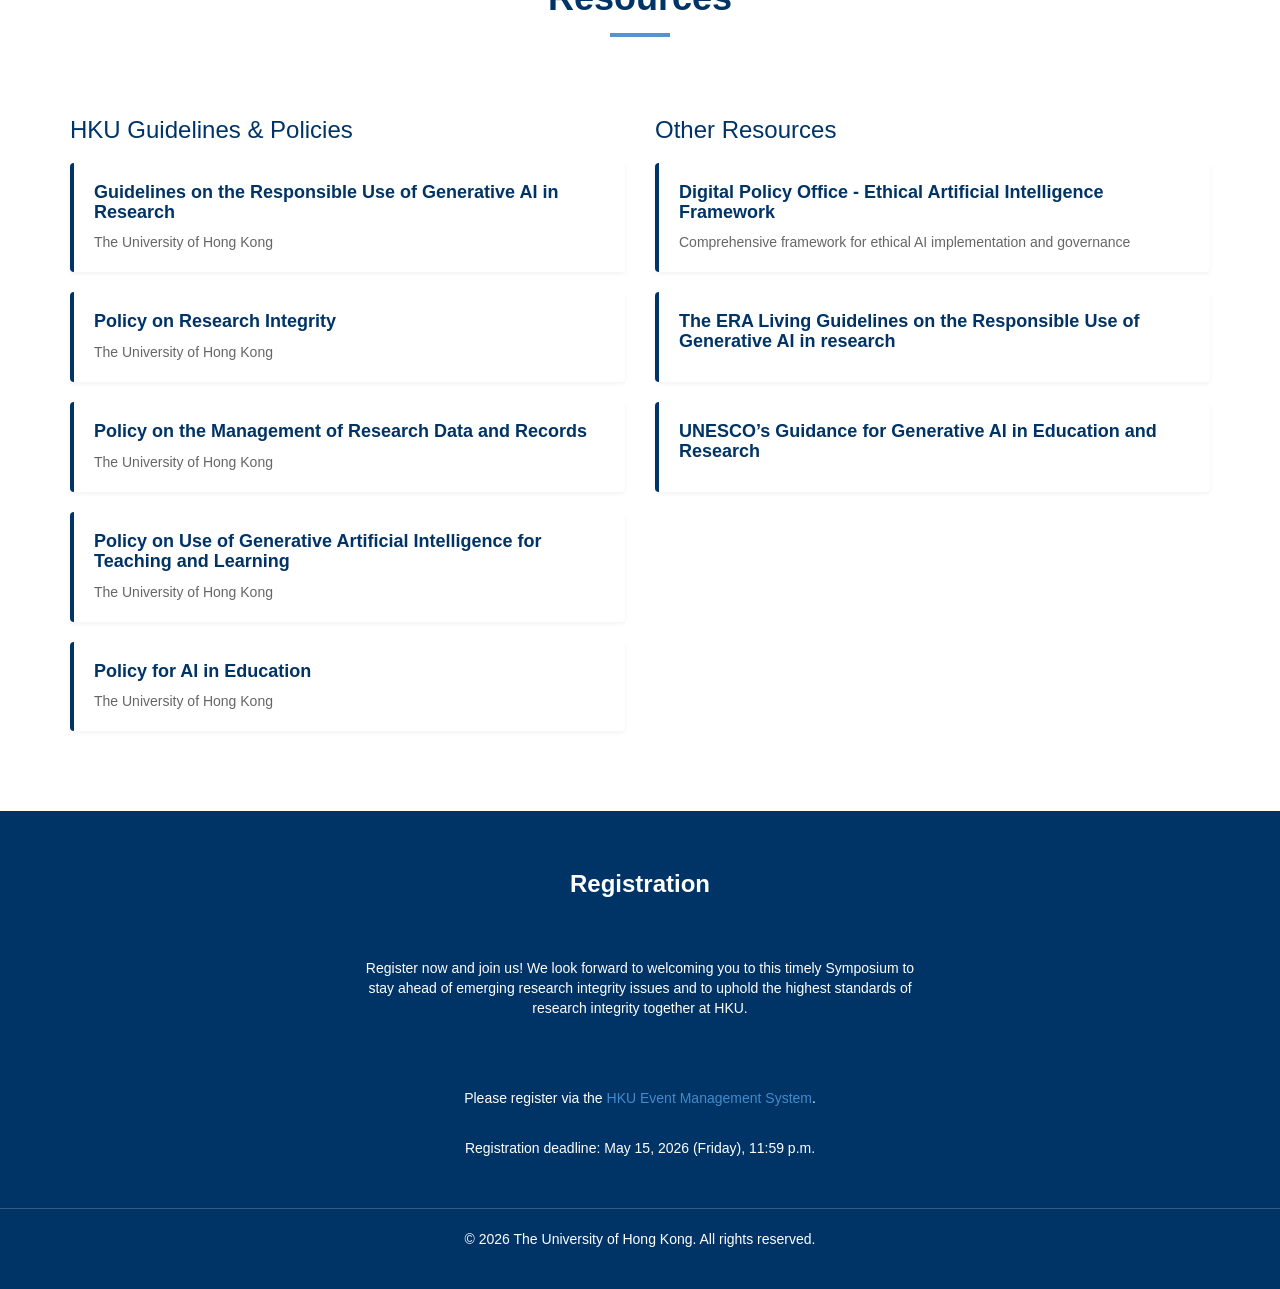
==== commit 74d95234: "media gallery" ====
--- a/index.html
+++ b/index.html
@@ -27,14 +27,31 @@
     <nav class="navbar navbar-default navbar-fixed-top navbar-custom">
         <div class="container">
             <div class="navbar-header">
+                <button type="button" class="navbar-toggle collapsed" data-toggle="collapse" data-target="#siteNavbar" aria-expanded="false">
+                    <span class="sr-only">Toggle navigation</span>
+                    <span class="icon-bar"></span>
+                    <span class="icon-bar"></span>
+                    <span class="icon-bar"></span>
+                </button>
                 <a class="navbar-brand" href="#home">HKU Research Integrity in the GenAI Era Symposium 2026</a>
+            </div>
+            <div class="collapse navbar-collapse" id="siteNavbar">
+                <ul class="nav navbar-nav navbar-right">
+                    <li><a href="#programme">Overview</a></li>
+                    <li><a href="#timetable">Rundown</a></li>
+                    <li><a href="#abstracts">Abstracts</a></li>
+                    <li><a href="#speakers">Speakers</a></li>
+                    <li><a href="#media">Media</a></li>
+                    <li><a href="#resources">Resources</a></li>
+                    <li><a href="#registration">Registration</a></li>
+                </ul>
             </div>
         </div>
     </nav>
 
     <!-- Hero Section -->
     <!-- banner start -->
-    <section id="banner" class="hero-section" style="margin-top: 50px;">
+    <section id="home" class="hero-section" style="margin-top: 50px;">
         <picture>
             <source media="(max-width: 768px)" srcset="images/banner2.webp">
             <img class="banner-image" src="images/banner.webp" alt="overview_banner" />
@@ -566,6 +583,50 @@
 
     <div class="space-lg"></div>
 
+    <!-- Symposium Media Section -->
+    <section id="media" class="section clearfix secPadding" data-animation-effect="fadeInUp">
+        <div class="container">
+            <div class="row">
+                <div class="col-md-12">
+                    <h2 class="section-title" style="margin-top: 50px;">Symposium Media</h2>
+                    <h2 class="media-intro">Video Clips</h2>
+                </div>
+            </div>
+            <div class="row">
+                <div class="col-md-12">
+                    <div class="media-card">
+                        <div class="media-gallery" id="videoGallery"></div>
+                    </div>
+                </div>
+            </div>
+            <div class="row">
+                <div class="col-md-12">
+                    <div class="media-card gallery-card">
+                        <h4>Photo Gallery</h4>
+                        <p class="media-speaker">Browse the event highlights and photos on the dedicated gallery page.</p>
+                        <!-- <a href="https://www.rss.hku.hk/ai_integrity_2026/photo_gallery" target="_blank" rel="noopener noreferrer" class="gallery-link">Open Photo Gallery</a> -->
+                        <a href="http://127.0.0.1:5500/photo_gallery.html" target="_blank" rel="noopener noreferrer" class="gallery-link">Open Photo Gallery</a>
+                    </div>
+                </div>
+            </div>
+        </div>
+    </section>
+
+    <div class="video-modal" id="videoModal" aria-hidden="true">
+        <div class="video-modal__backdrop" data-close-modal></div>
+        <div class="video-modal__dialog" role="dialog" aria-modal="true" aria-labelledby="videoModalTitle">
+            <button type="button" class="video-modal__close" data-close-modal aria-label="Close video player">&times;</button>
+            <h4 id="videoModalTitle" class="video-modal__title"></h4>
+            <p id="videoModalSpeaker" class="video-modal__speaker"></p>
+            <video id="galleryVideo" class="video-modal__video" controls preload="metadata" playsinline>
+                <source id="galleryVideoSource" src="" type="video/mp4">
+                Your browser does not support the video tag.
+            </video>
+        </div>
+    </div>
+
+    <div class="space-lg"></div>
+
     <!-- Resources Section -->
     <section id="resources" class="section clearfix secPadding" data-animation-effect="fadeInUp">
         <div class="container">
@@ -642,7 +703,7 @@
     <div class="space-lg"></div>
 
     <!-- Footer -->
-    <footer class="footer-custom">
+    <footer id="registration" class="footer-custom">
         <div class="container">
             <h3>Registration</h3>
             <div class="row">
@@ -676,6 +737,148 @@
     <script type="text/javascript" src="plugins/isotope/isotope.pkgd.min.js"></script>
     <script type="text/javascript" src="plugins/jquery.backstretch.min.js"></script>
     <script type="text/javascript" src="plugins/jquery.appear.js"></script>
+    <script>
+        (function () {
+            var videos = [
+                {
+                    title: 'Welcome Message',
+                    speaker: 'Professor Richard Wong',
+                    src: 'media/Prof_Richard_Wong.mp4',
+                    thumbnail: 'images/video_thumbnails/welcome_message.png'
+                },
+                {
+                    title: 'Introduction',
+                    speaker: 'Professor Danny Chan',
+                    src: 'media/Prof_Danny_Chan.mp4',
+                    thumbnail: 'images/video_thumbnails/danny_chan.png'
+                },
+                {
+                    title: 'Opening Remarks I',
+                    speaker: 'Professor Chung Ng',
+                    src: 'media/Prof_Chung_Ng.mp4',
+                    thumbnail: 'images/video_thumbnails/OR_Chung_Ng.png'
+                },
+                {
+                    title: 'Opening Remarks II',
+                    speaker: 'Mr. David Foster',
+                    src: 'media/Mr_David_Foster.mp4',
+                    thumbnail: 'images/video_thumbnails/OR_david_foster.png'
+                },
+                {
+                    title: 'Talk: AI as a Partner in Mathematical Discovery',
+                    speaker: 'Professor Xuhua He',
+                    src: 'media/Prof_Xuhua_He.mp4',
+                    thumbnail: 'images/video_thumbnails/xu_hua_he.png'
+                },
+                {
+                    title: 'Talk: Foundation Models and STEM Research',
+                    speaker: 'Professor David Clifton',
+                    src: 'media/Prof_David_Clifton.mp4',
+                    thumbnail: 'images/video_thumbnails/clifton.png'
+                },
+                {
+                    title: 'Talk: AI in Social Sciences and Humanities Research',
+                    speaker: 'Professor Liz Jackson',
+                    src: 'media/Prof_Liz_Jackson.mp4',
+                    thumbnail: 'images/video_thumbnails/lizjackson.png'
+                },
+                {
+                    title: 'Talk: From Principles to Practice: Governing AI Use in Research',
+                    speaker: 'Dr. De Ming Chau',
+                    src: 'media/Dr_De_Ming_Chau.mp4',
+                    thumbnail: 'images/video_thumbnails/demingchau.png'
+                },
+                {
+                    title: 'Talk: GenAI in Scholarly Publishing: Balancing Innovation with Integrity',
+                    speaker: 'Dr. Trevor Lane',
+                    src: 'media/Dr_Trevor_Lane.mp4',
+                    thumbnail: 'images/video_thumbnails/trevorlane.png'
+                },
+                {
+                    title: 'Talk: Conflicts of Interest',
+                    speaker: 'Professor Simon Young',
+                    src: 'media/Prof_Simon_Young.mp4',
+                    thumbnail: 'images/video_thumbnails/simonyoung.png'
+                },
+                {
+                    title: 'Talk: Emerging Challenges in Research Data Management',
+                    speaker: 'Professor Joshua Ho',
+                    src: 'media/Prof_Joshua_Ho.mp4',
+                    thumbnail: 'images/video_thumbnails/joshuaho.png'
+                },
+                {
+                    title: 'Panel Discussion',
+                    speaker: 'Professor Joshua Ho, Dr. De Ming Chua, Dr. Trevor Lane, Professor Liz Jackson, Professor Simon Young, Professor Xuhua He, Professor David Clifton',
+                    src: 'media/Panel_Discussion.mp4',
+                    thumbnail: 'images/video_thumbnails/panel_discussion.png'
+                },
+                {
+                    title: 'Concluding Remarks',
+                    speaker: 'Professor Alice Wong',
+                    src: 'media/Prof_Alice_Wong.mp4',
+                    thumbnail: 'images/video_thumbnails/concluding_remarks.png'
+                }
+            ];
+
+            var gallery = document.getElementById('videoGallery');
+            var modal = document.getElementById('videoModal');
+            var title = document.getElementById('videoModalTitle');
+            var speaker = document.getElementById('videoModalSpeaker');
+            var video = document.getElementById('galleryVideo');
+            var source = document.getElementById('galleryVideoSource');
+
+            if (gallery) {
+                gallery.innerHTML = videos.map(function (item) {
+                    return '<button class="media-thumb" type="button" data-video-src="' + item.src + '" data-title="' + item.title + '" data-speaker="' + item.speaker + '">'
+                        + '<div class="media-thumb__image"><img src="' + item.thumbnail + '" alt="' + item.title + ' thumbnail"><span class="media-thumb__play">▶</span></div>'
+                        + '<span class="media-thumb__title">' + item.title + '</span>'
+                        + '<span class="media-thumb__speaker">' + item.speaker + '</span>'
+                        + '</button>';
+                }).join('');
+
+                gallery.querySelectorAll('.media-thumb').forEach(function (thumb) {
+                    thumb.addEventListener('click', function () {
+                        openModal(this.getAttribute('data-video-src'), this.getAttribute('data-title'), this.getAttribute('data-speaker'));
+                    });
+                });
+            }
+
+            function openModal(src, titleText, speakerText) {
+                title.textContent = titleText;
+                speaker.textContent = speakerText;
+                source.src = src;
+                video.load();
+                modal.classList.add('is-open');
+                modal.setAttribute('aria-hidden', 'false');
+                document.body.style.overflow = 'hidden';
+            }
+
+            function closeModal() {
+                modal.classList.remove('is-open');
+                modal.setAttribute('aria-hidden', 'true');
+                video.pause();
+                document.body.style.overflow = '';
+            }
+
+            if (modal) {
+                modal.querySelectorAll('[data-close-modal]').forEach(function (button) {
+                    button.addEventListener('click', closeModal);
+                });
+
+                modal.addEventListener('click', function (event) {
+                    if (event.target === modal) {
+                        closeModal();
+                    }
+                });
+
+                document.addEventListener('keydown', function (event) {
+                    if (event.key === 'Escape') {
+                        closeModal();
+                    }
+                });
+            }
+        })();
+    </script>
 
 </body>
 
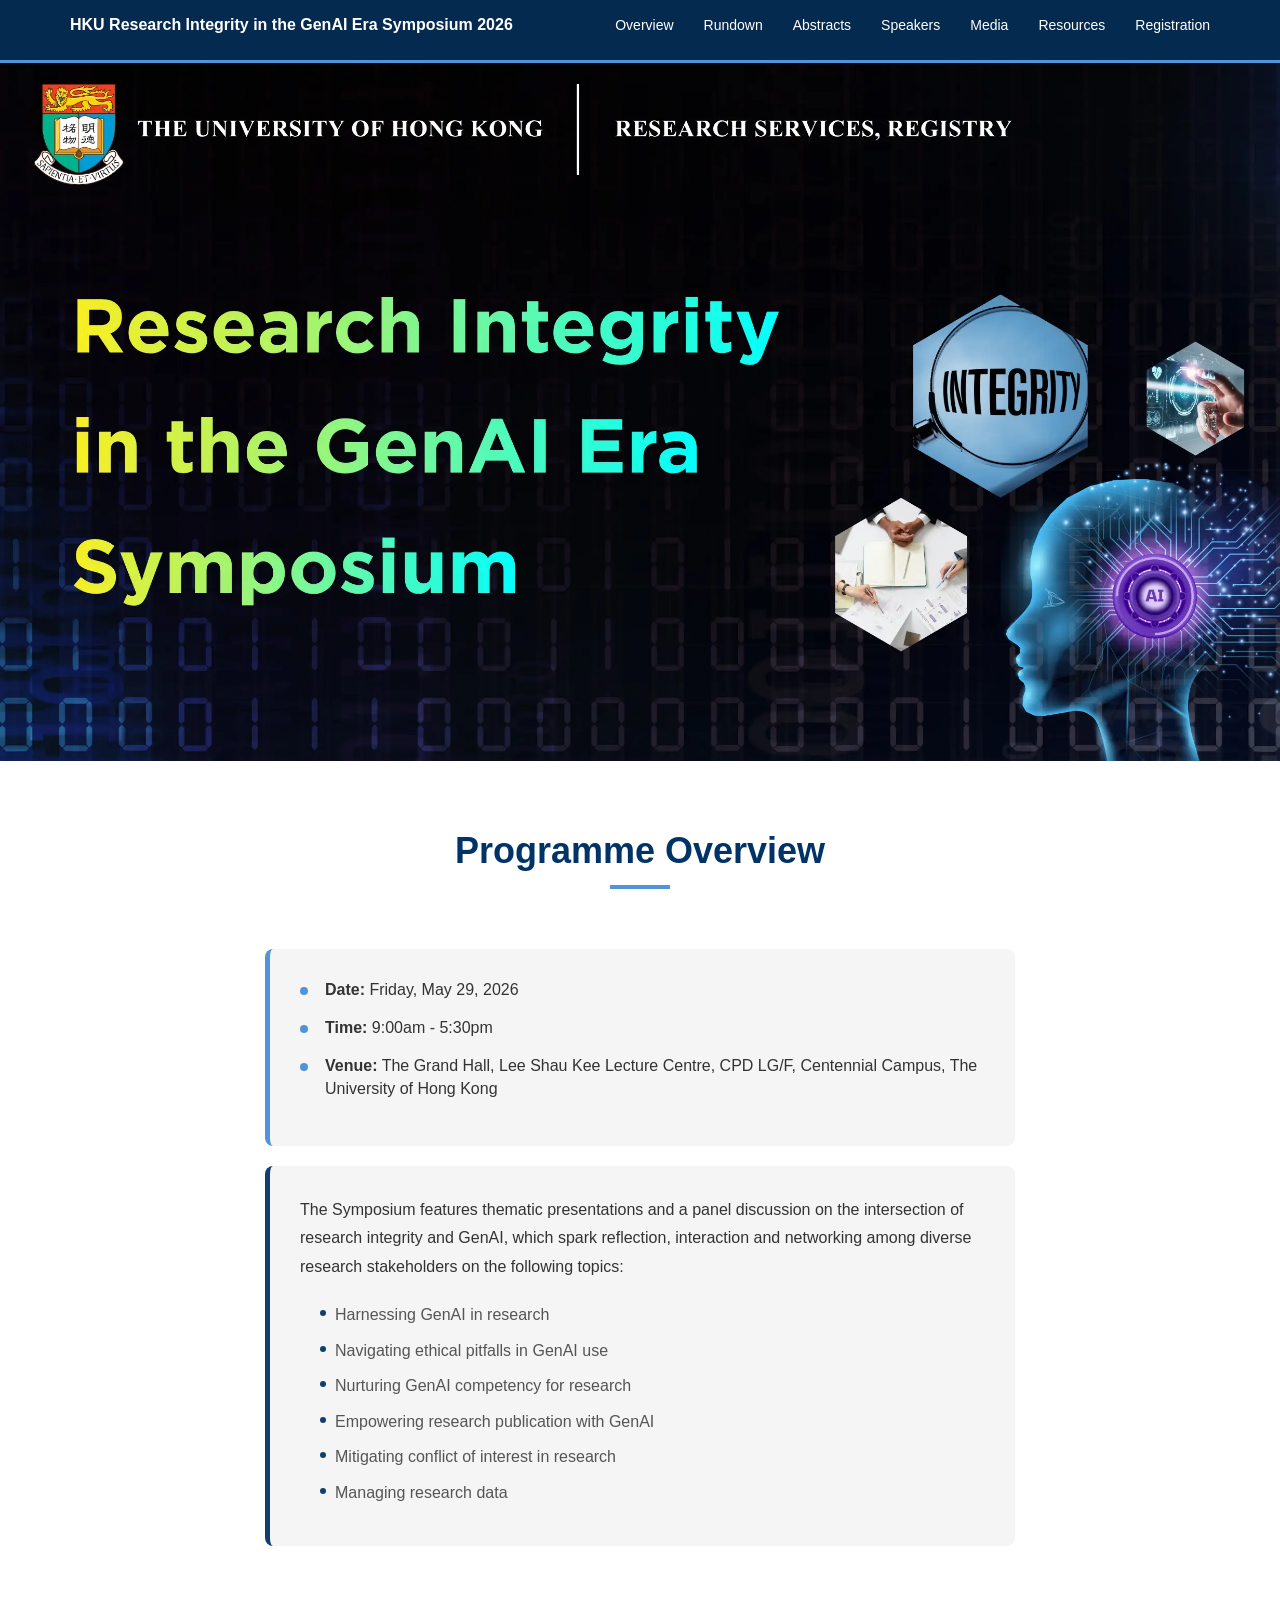
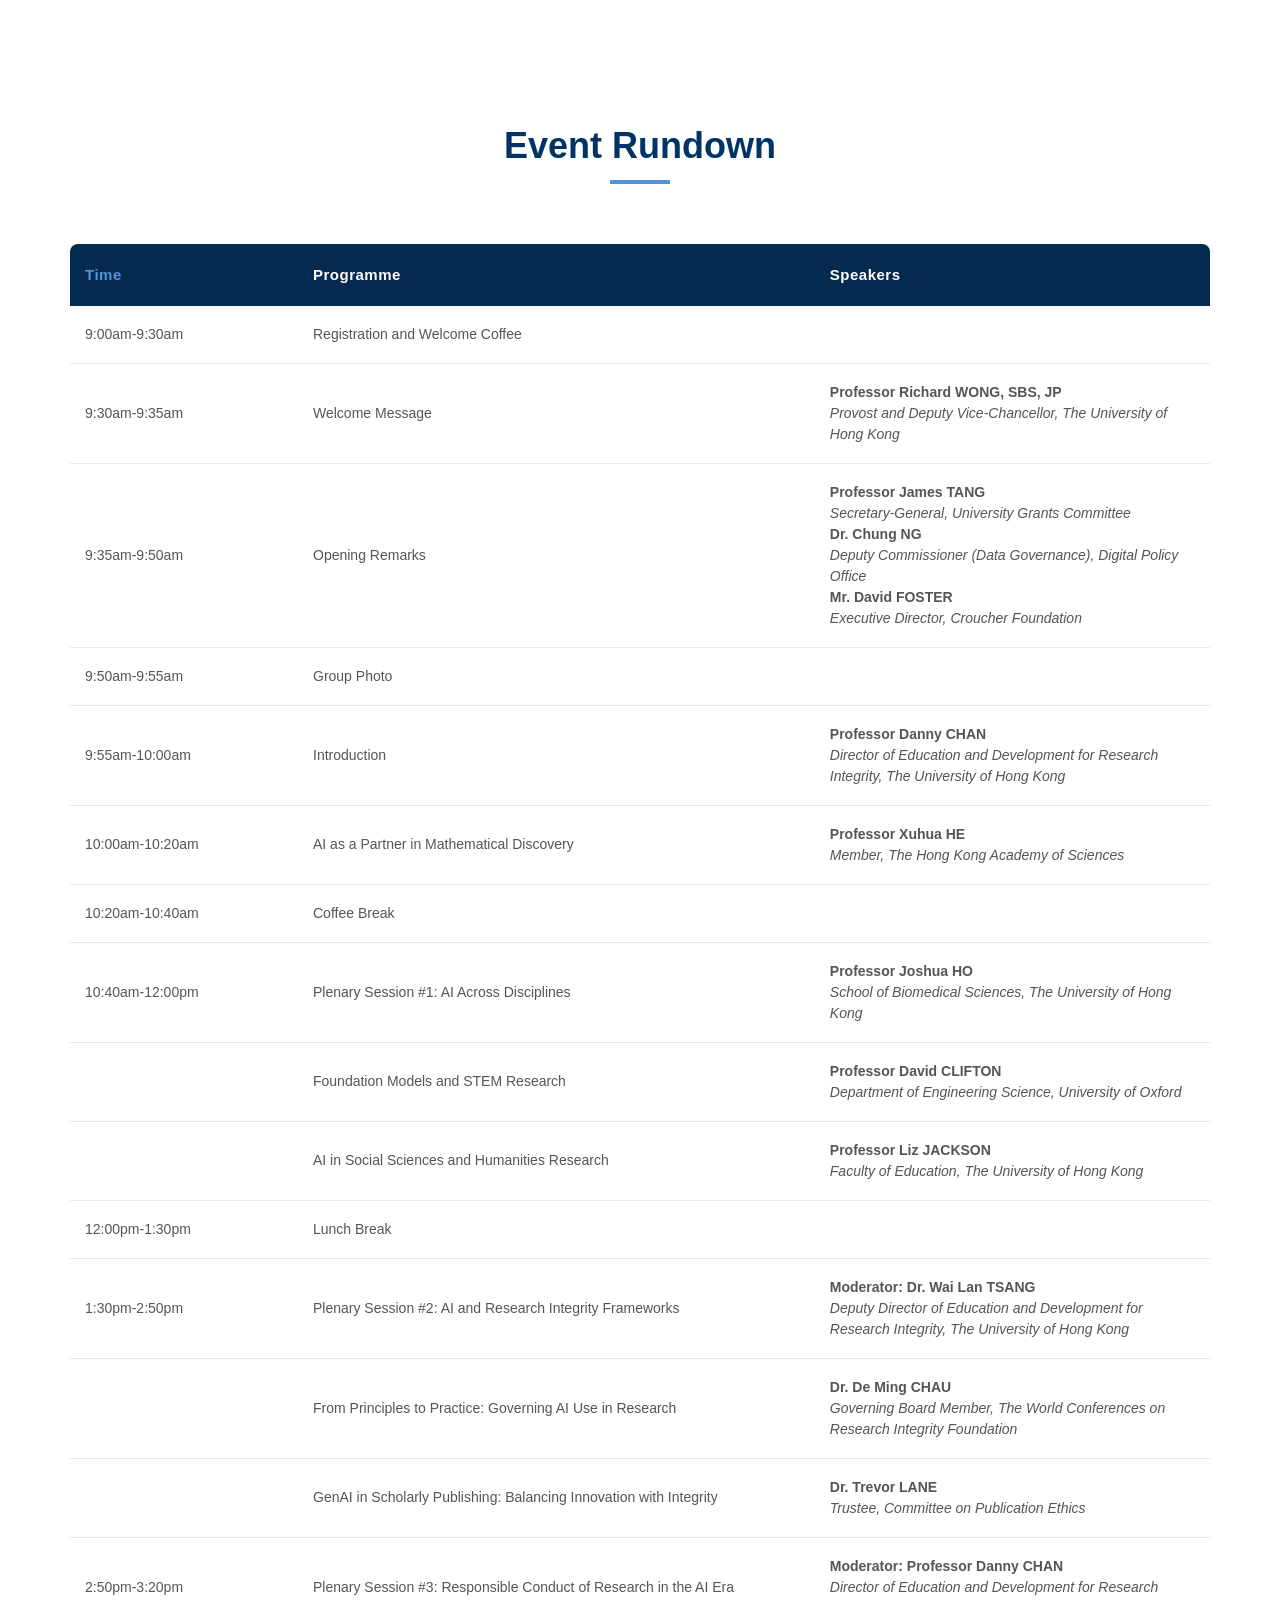
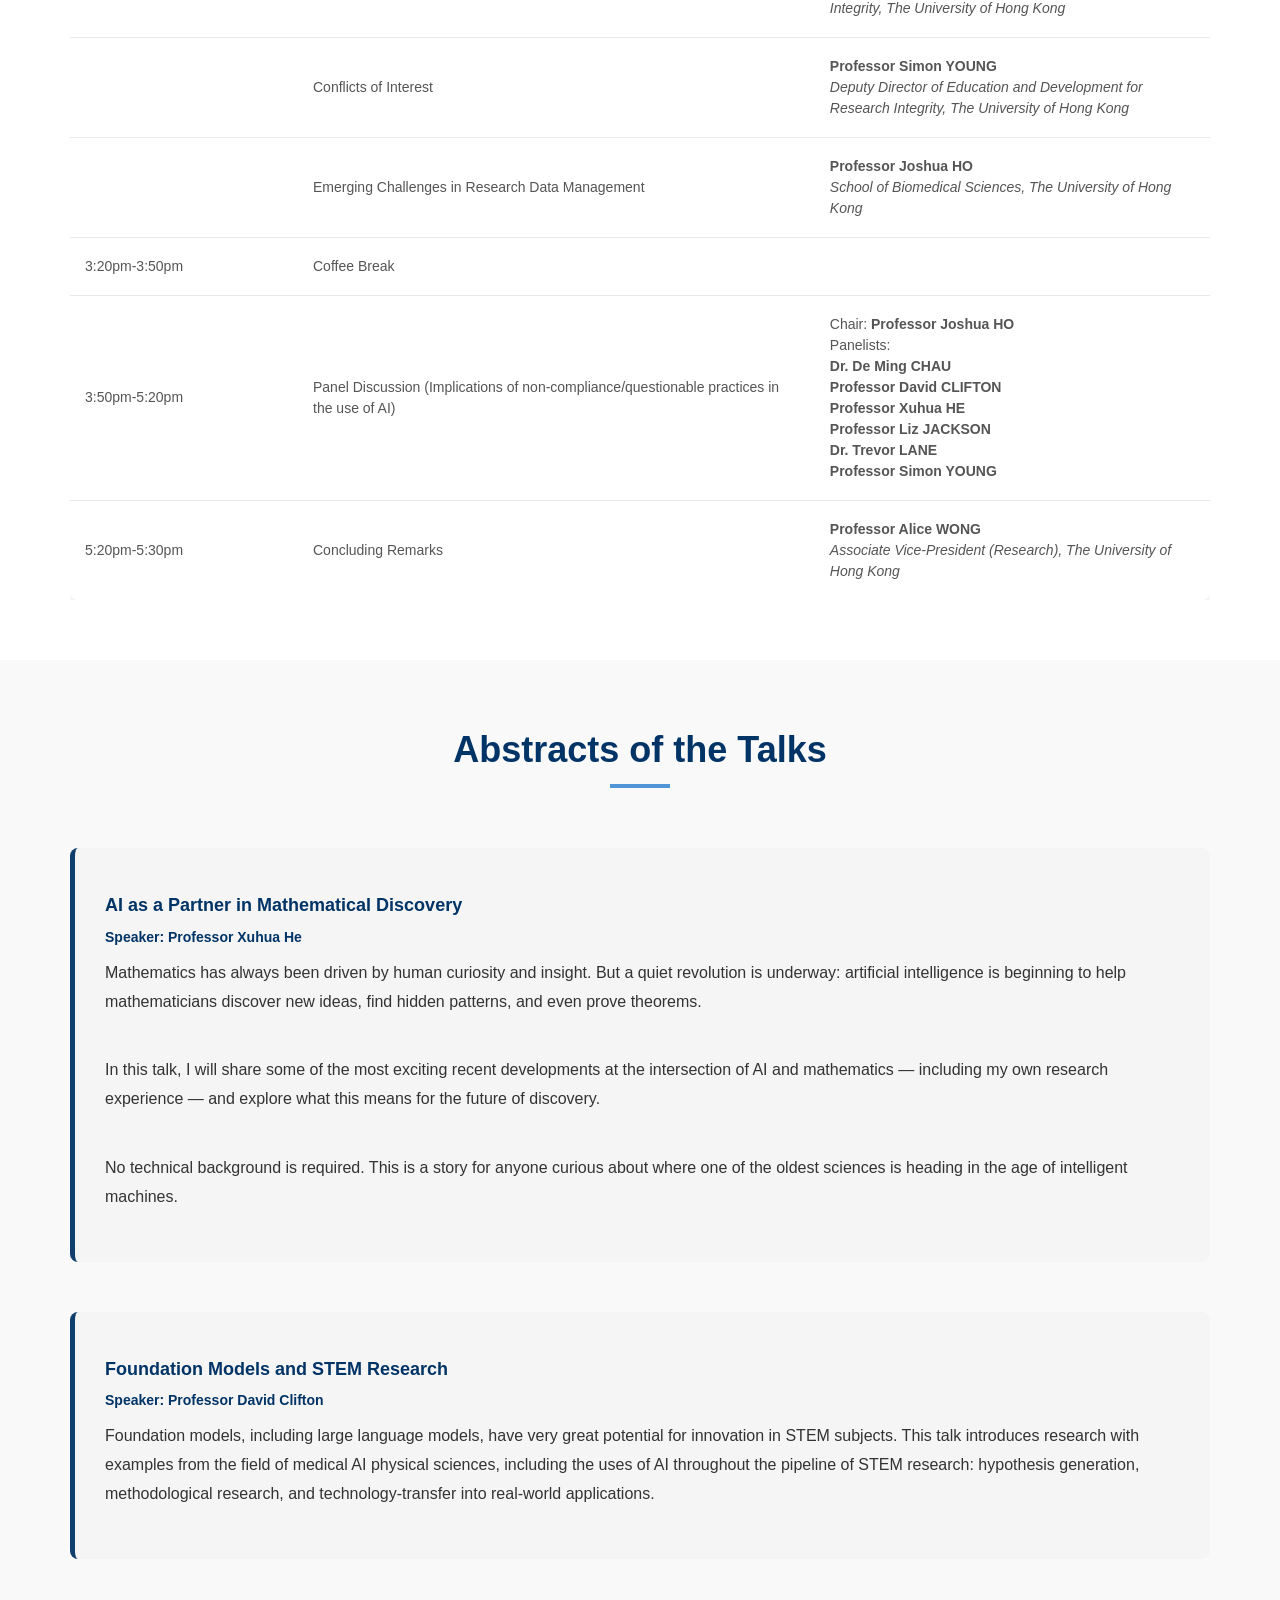
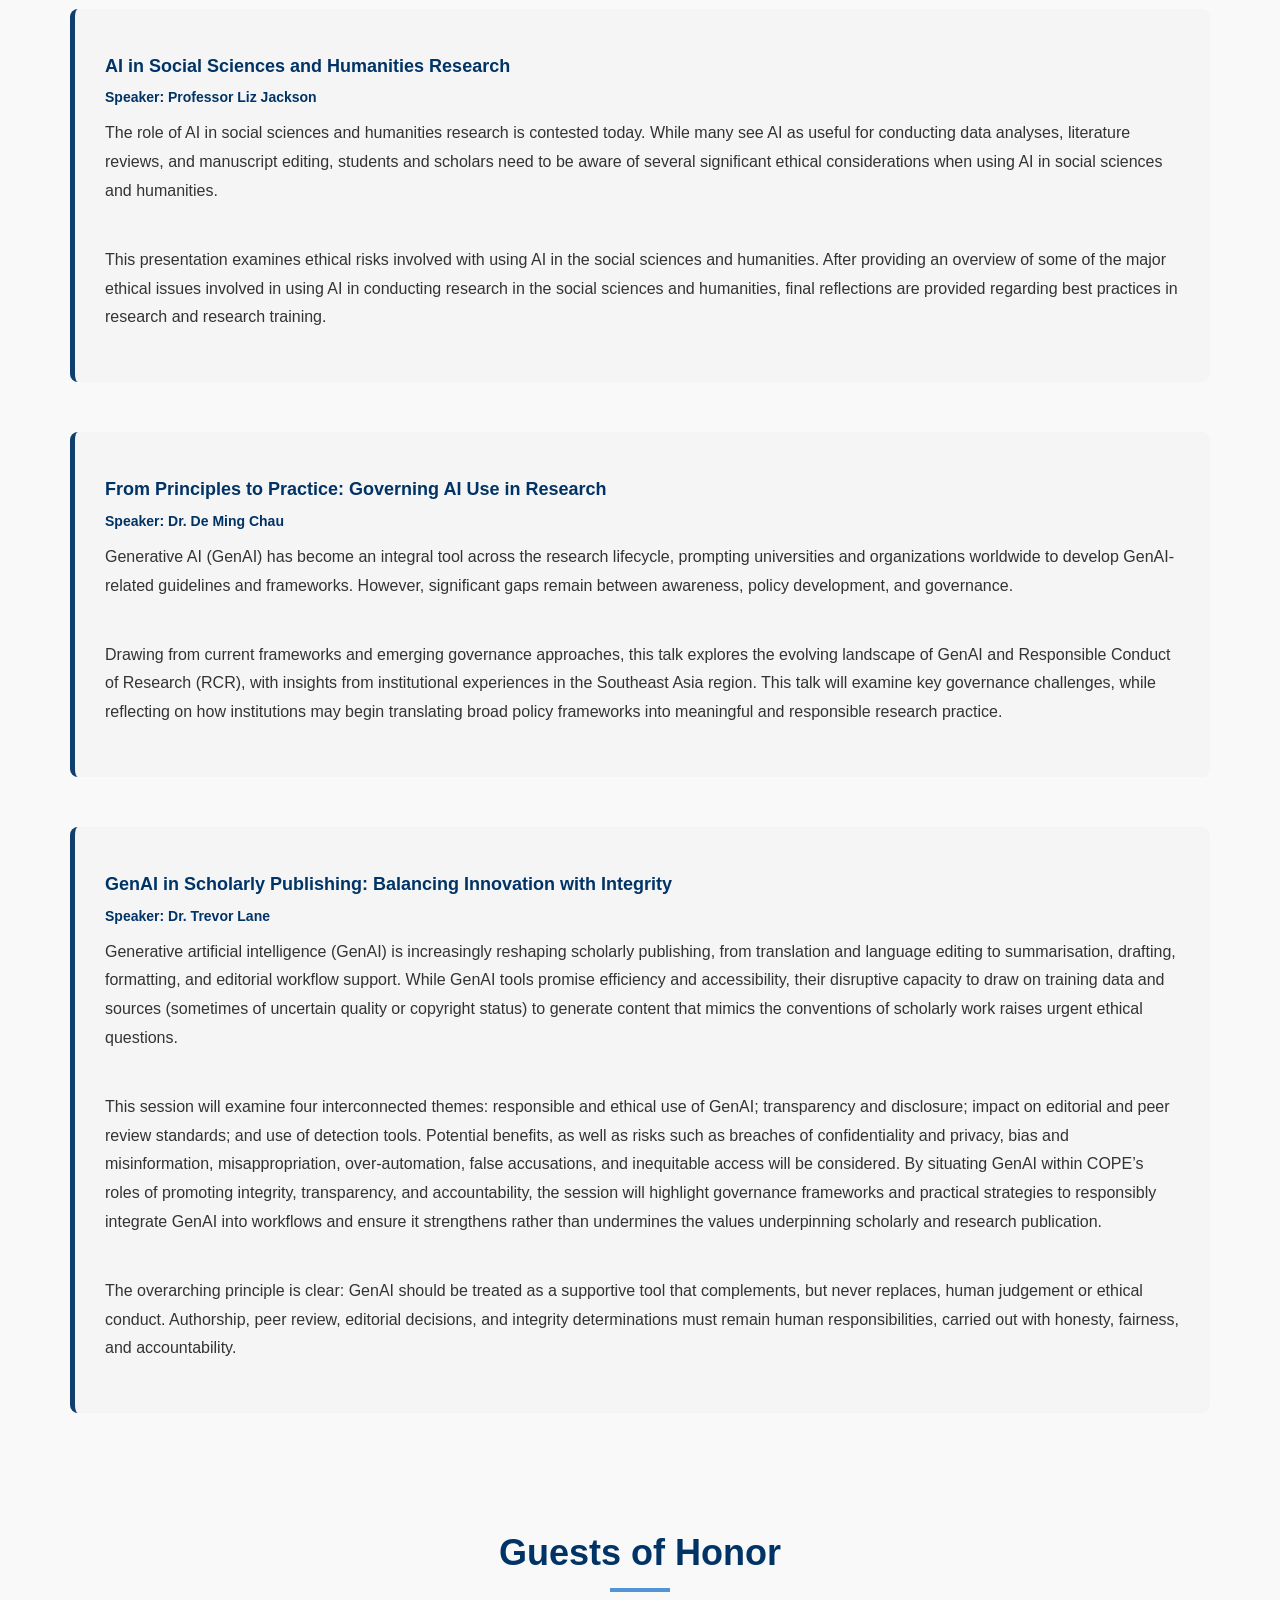
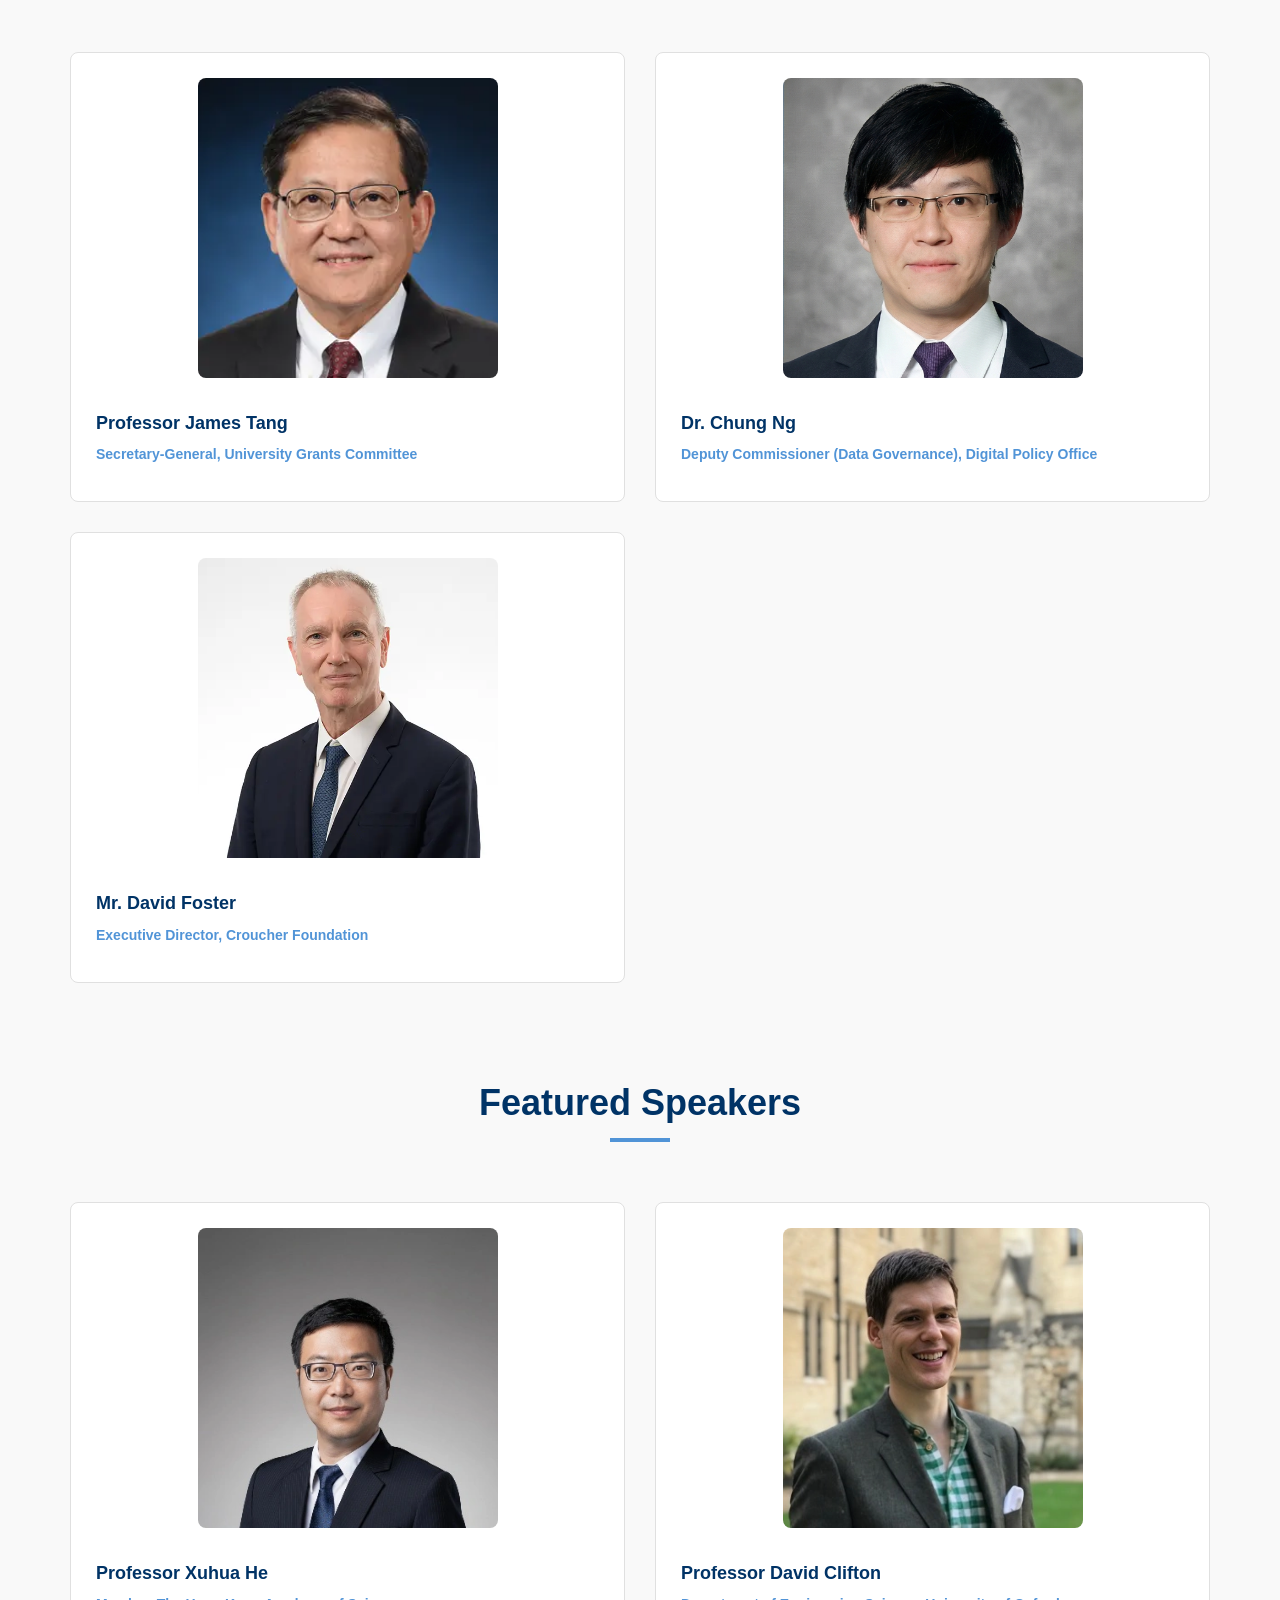
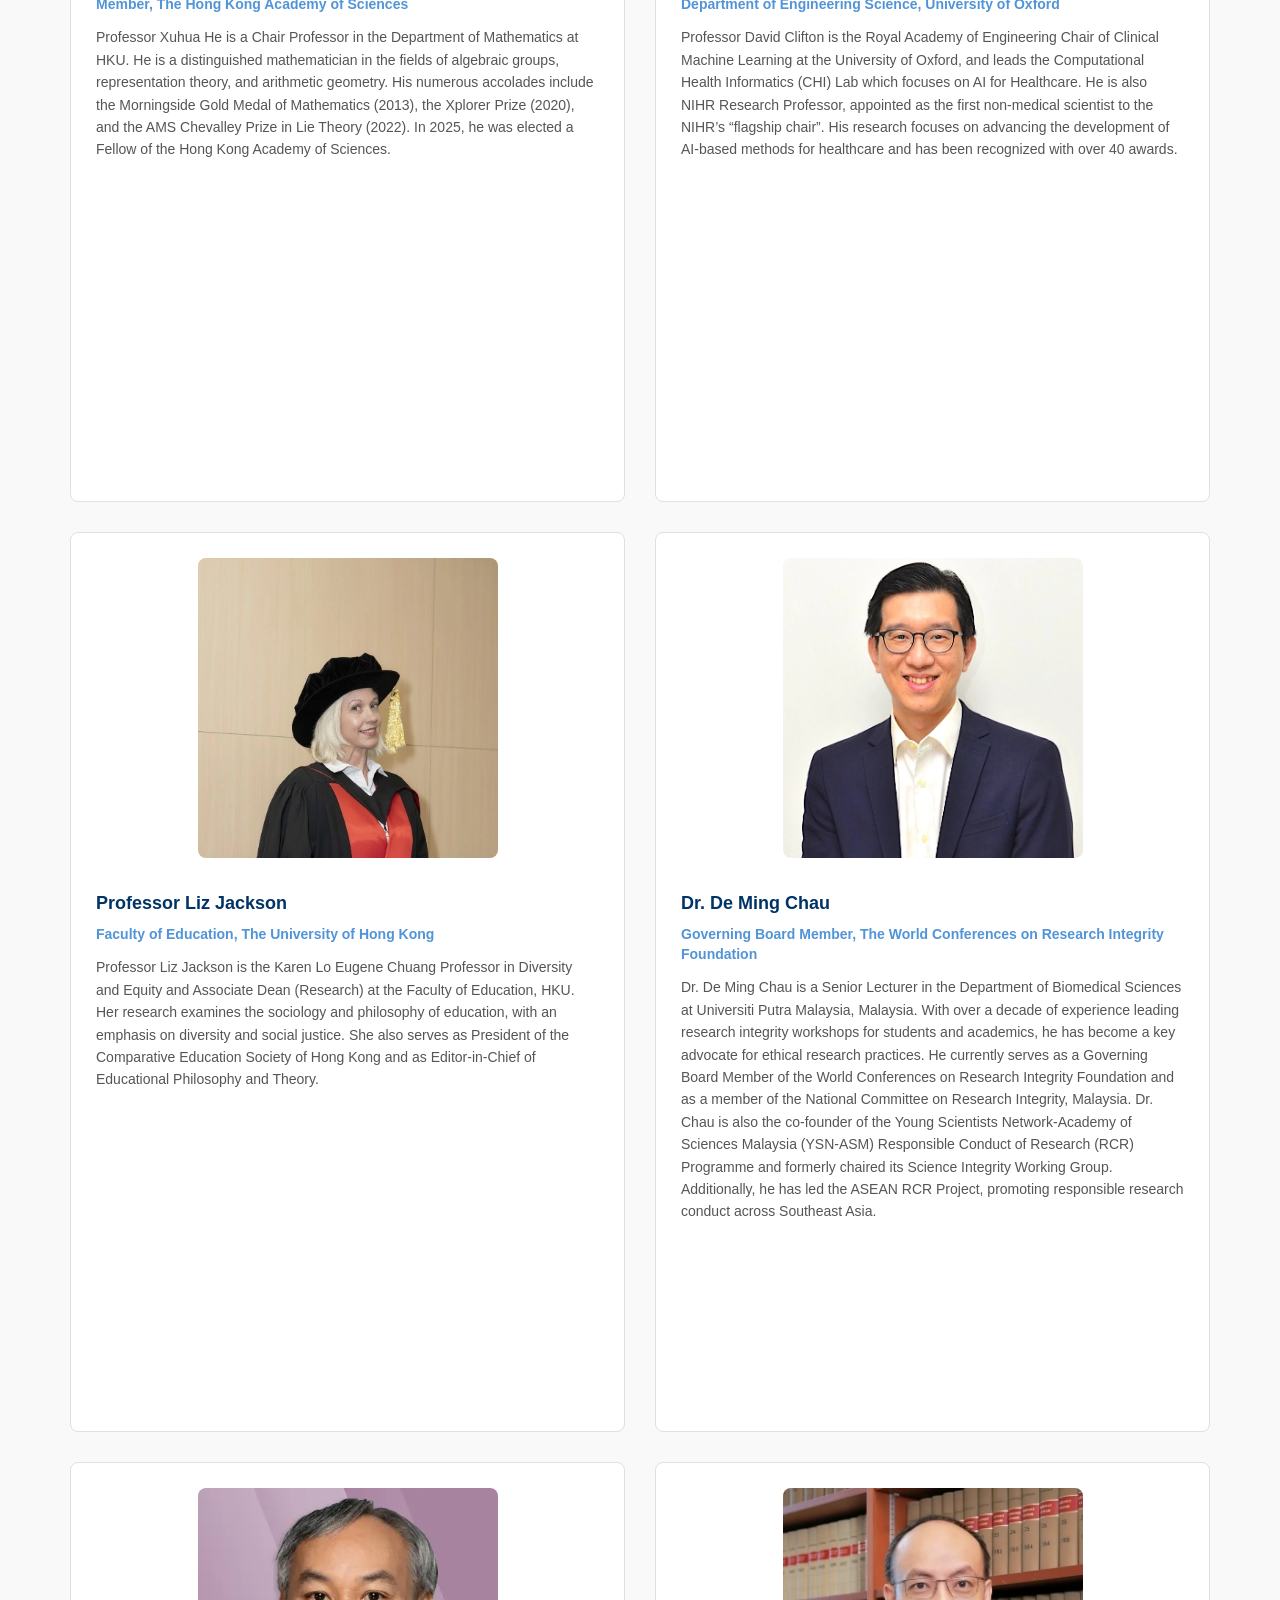
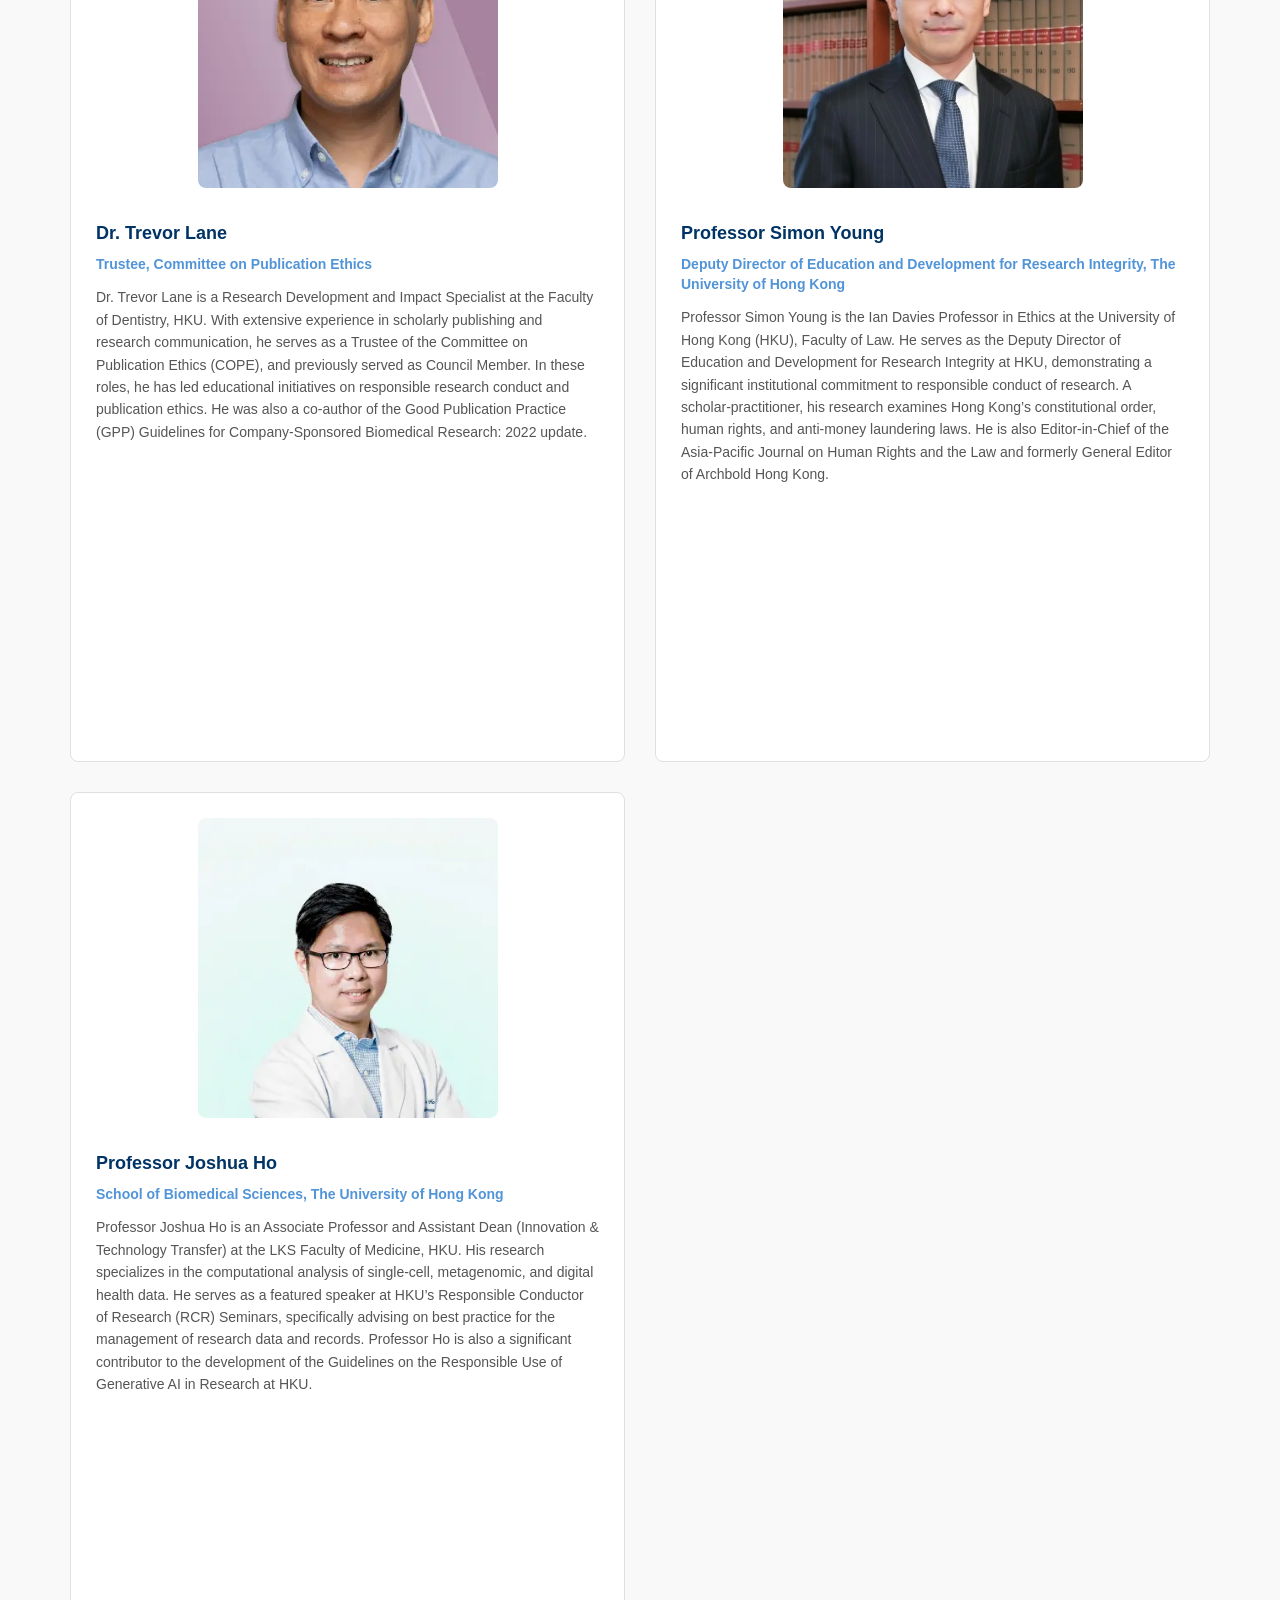
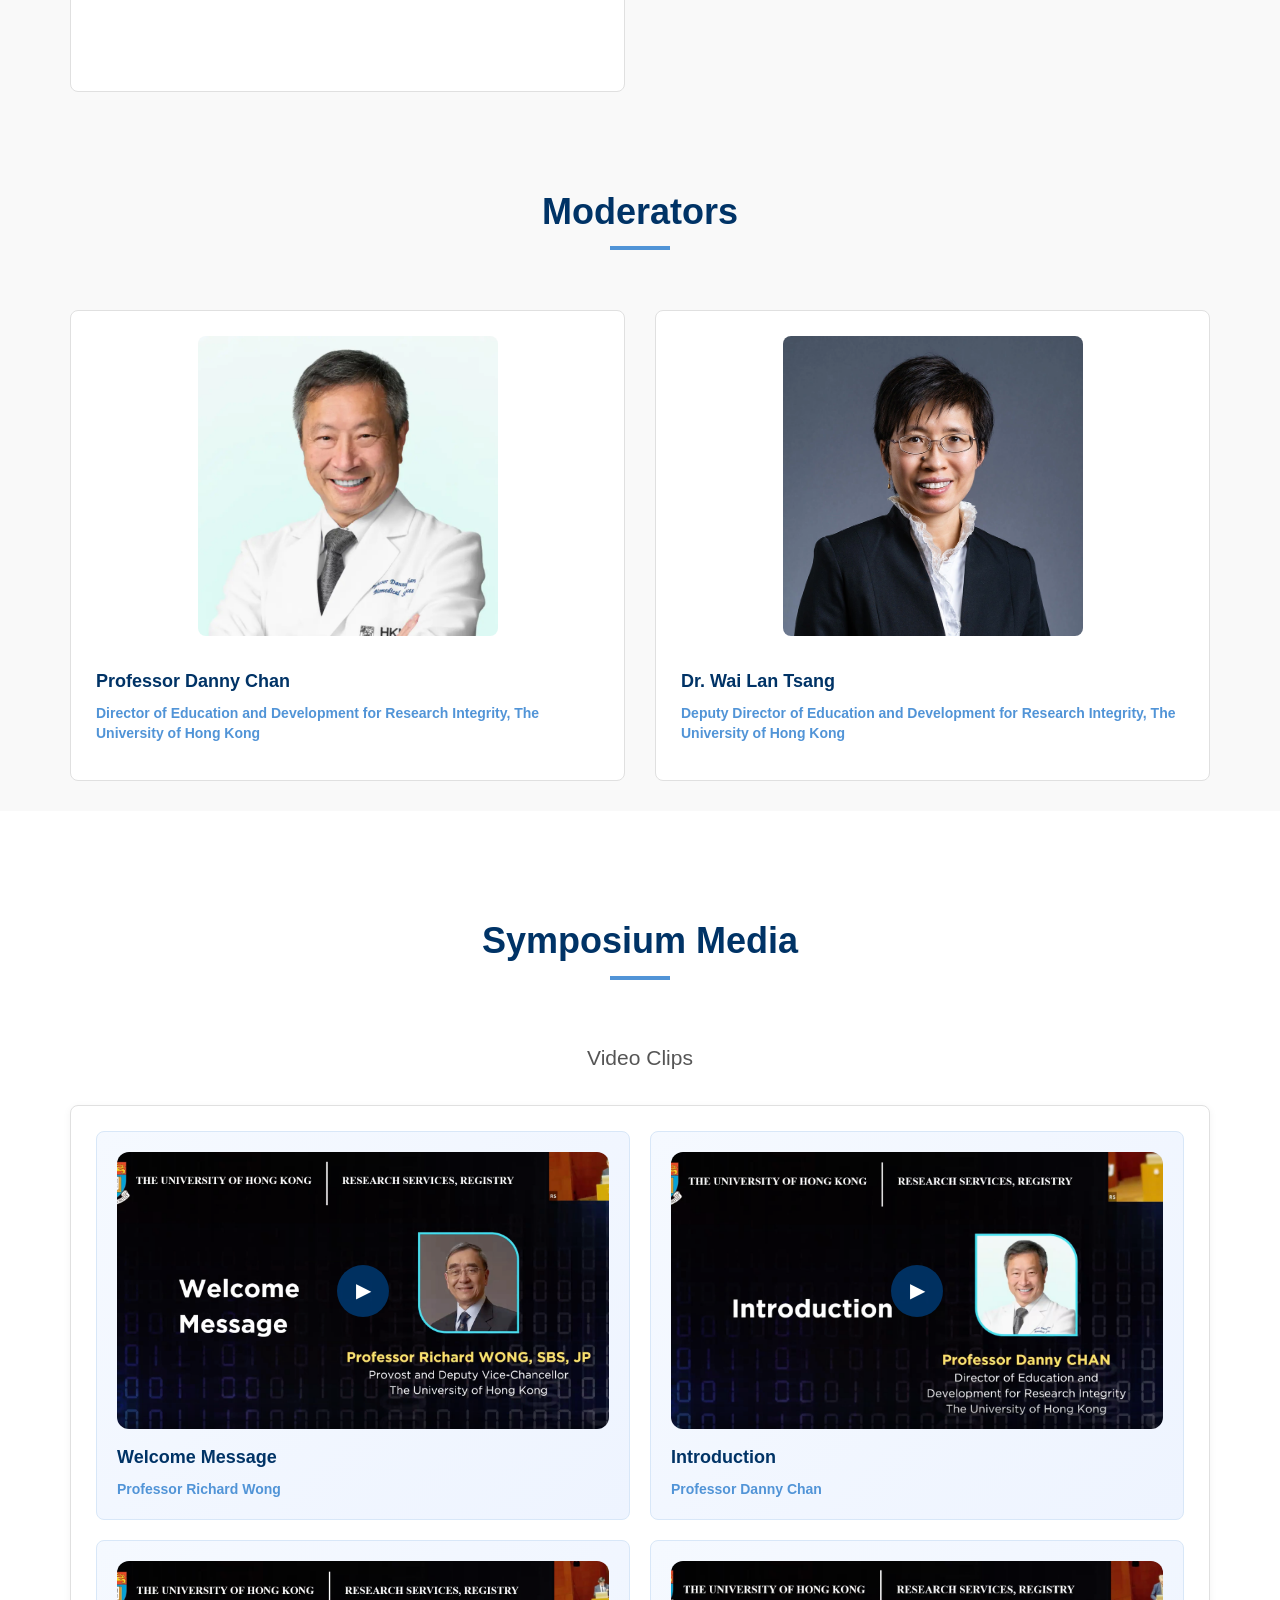
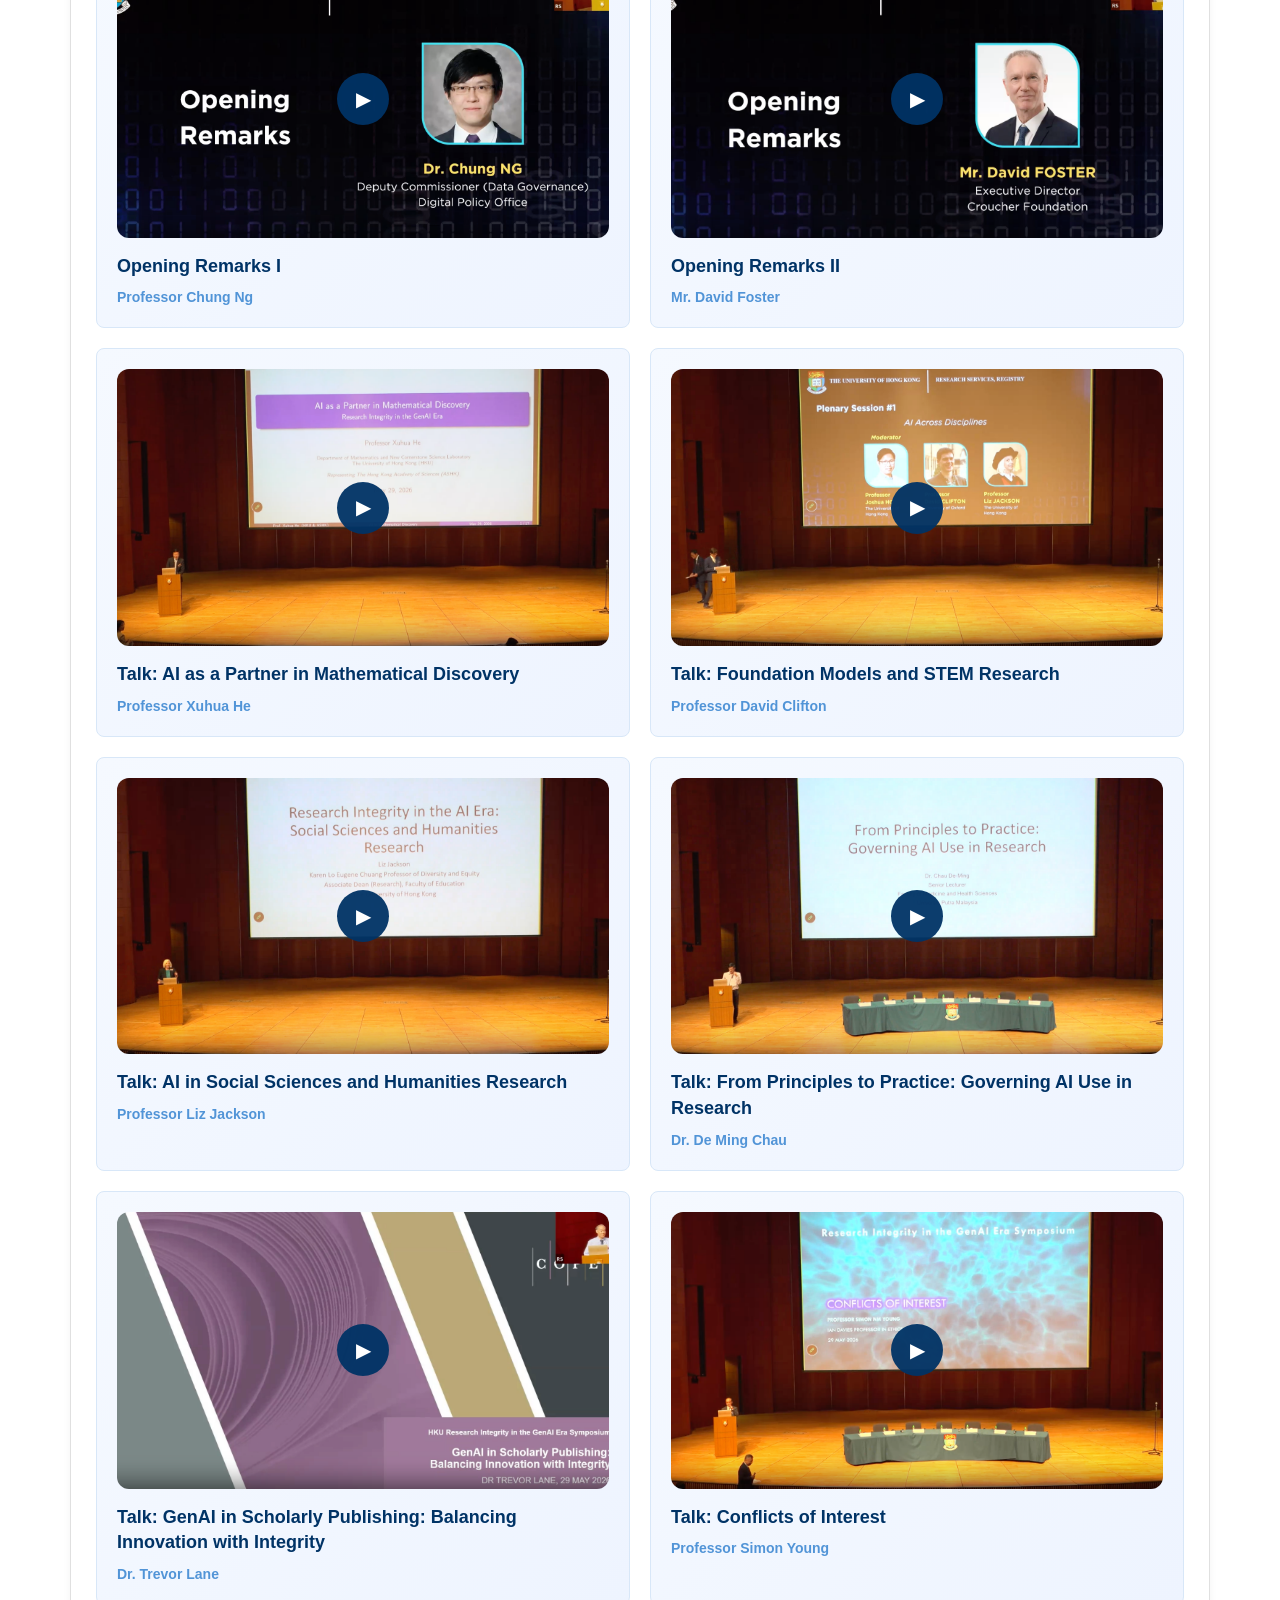
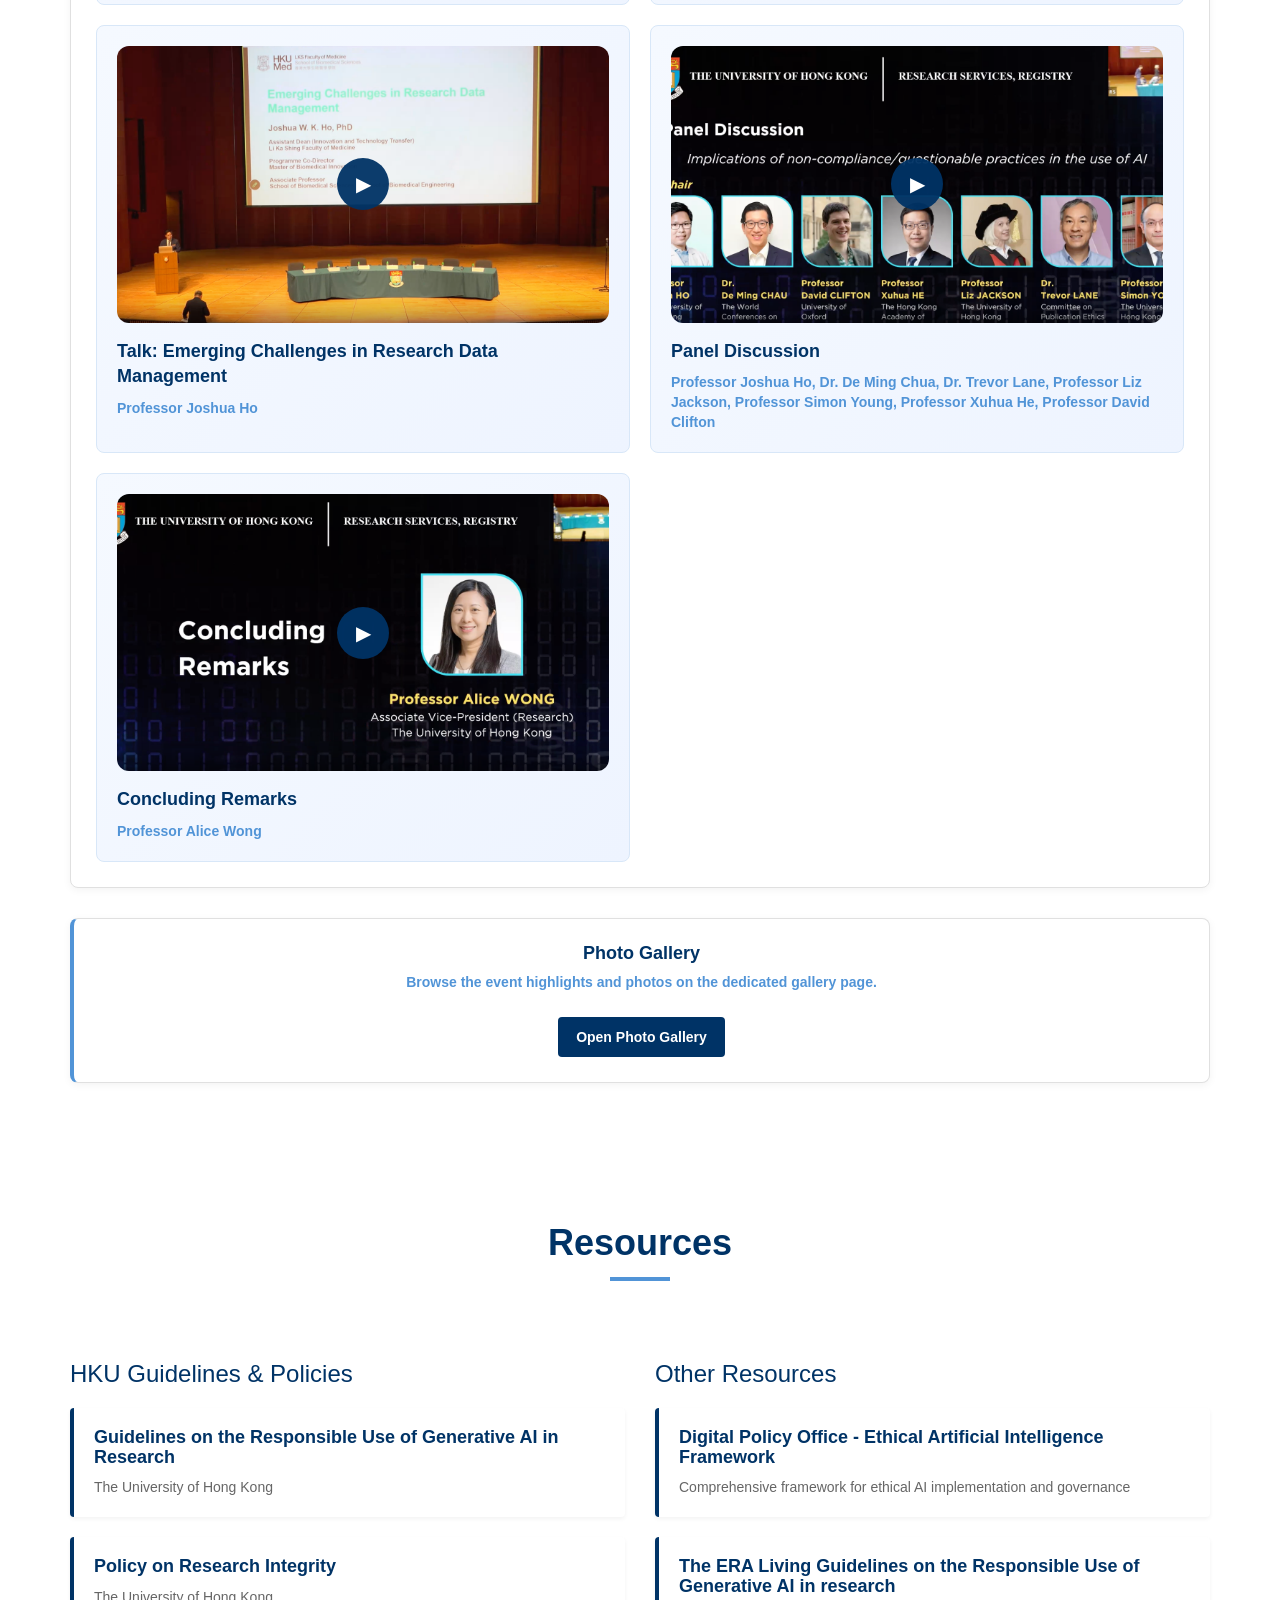
==== commit 2f70a56b: "change link for github demo" ====
--- a/index.html
+++ b/index.html
@@ -605,7 +605,7 @@
                         <h4>Photo Gallery</h4>
                         <p class="media-speaker">Browse the event highlights and photos on the dedicated gallery page.</p>
                         <!-- <a href="https://www.rss.hku.hk/ai_integrity_2026/photo_gallery" target="_blank" rel="noopener noreferrer" class="gallery-link">Open Photo Gallery</a> -->
-                        <a href="http://127.0.0.1:5500/photo_gallery.html" target="_blank" rel="noopener noreferrer" class="gallery-link">Open Photo Gallery</a>
+                        <a href="https://elsavj.github.io/RI-Symposium/photo_gallery.html" target="_blank" rel="noopener noreferrer" class="gallery-link">Open Photo Gallery</a>
                     </div>
                 </div>
             </div>
--- a/css/style.css
+++ b/css/style.css
@@ -13,11 +13,26 @@
 .navbar-custom .nav>li>a {
 	color: #fff !important;
 	transition: all 0.3s ease;
-}
-
-.navbar-custom .nav>li>a:hover {
+	padding-top: 15px;
+	padding-bottom: 15px;
+}
+
+.navbar-custom .nav>li>a:hover,
+.navbar-custom .nav>li>a:focus {
 	color: #5194d7 !important;
 	background-color: rgba(255, 255, 255, 0.1);
+}
+
+.navbar-custom .navbar-toggle {
+	border-color: #fff;
+}
+
+.navbar-custom .navbar-toggle .icon-bar {
+	background-color: #fff;
+}
+
+.navbar-custom .navbar-collapse {
+	border-top-color: rgba(255, 255, 255, 0.15);
 }
 
 .hero-section {
@@ -241,6 +256,357 @@
 	font-size: 14px;
 	line-height: 1.6;
 	color: #555;
+}
+
+.media-intro {
+	text-align: center;
+	max-width: 760px;
+	margin: 0 auto 30px;
+	color: #555;
+	font-size: 21px;
+	line-height: 1.7;
+}
+
+.media-card {
+	background: white;
+	border: 1px solid #e0e0e0;
+	border-radius: 8px;
+	padding: 25px;
+	margin-bottom: 30px;
+	box-shadow: 0 2px 8px rgba(0, 0, 0, 0.05);
+}
+
+.media-card h4 {
+	color: #003366;
+	margin-top: 0;
+	margin-bottom: 8px;
+	font-weight: 600;
+}
+
+.media-speaker {
+	color: #5194d7;
+	font-weight: 600;
+	margin-bottom: 15px;
+}
+
+.media-player {
+	width: 100%;
+	margin-top: 8px;
+}
+
+.media-gallery {
+	display: grid;
+	grid-template-columns: repeat(2, minmax(0, 1fr));
+	gap: 20px;
+}
+
+.media-thumb {
+	background: linear-gradient(135deg, #f5f9ff 0%, #eef4ff 100%);
+	border: 1px solid #d8e7f8;
+	border-radius: 8px;
+	padding: 20px;
+	text-align: left;
+	cursor: pointer;
+	transition: transform 0.2s ease, box-shadow 0.2s ease;
+	min-height: 260px;
+	display: flex;
+	flex-direction: column;
+}
+
+.media-thumb:hover {
+	transform: translateY(-3px);
+	box-shadow: 0 8px 20px rgba(0, 0, 0, 0.08);
+}
+
+.media-thumb__image {
+	width: 100%;
+	height: 0;
+	padding-bottom: 56.25%;
+	overflow: hidden;
+	border-radius: 12px;
+	margin-bottom: 16px;
+	position: relative;
+	background-color: #eef4ff;
+}
+
+.media-thumb__image img {
+	position: absolute;
+	top: 0;
+	left: 0;
+	width: 100%;
+	height: 100%;
+	object-fit: cover;
+	display: block;
+}
+
+.media-thumb__play {
+	position: absolute;
+	top: 50%;
+	left: 50%;
+	transform: translate(-50%, -50%);
+	display: inline-flex;
+	align-items: center;
+	justify-content: center;
+	width: 52px;
+	height: 52px;
+	border-radius: 50%;
+	background-color: rgba(0, 51, 102, 0.95);
+	color: #fff;
+	font-size: 20px;
+	margin: 0;
+}
+
+.media-thumb__title {
+	display: block;
+	font-size: 18px;
+	font-weight: 700;
+	color: #003366;
+	margin-bottom: 8px;
+}
+
+.media-thumb__title {
+	display: block;
+	font-size: 18px;
+	font-weight: 700;
+	color: #003366;
+	margin-bottom: 8px;
+}
+
+.media-thumb__speaker {
+	display: block;
+	font-size: 14px;
+	color: #5194d7;
+	font-weight: 600;
+}
+
+.gallery-card {
+	text-align: center;
+	border-left: 4px solid #5194d7;
+}
+
+.gallery-link {
+	display: inline-block;
+	margin-top: 10px;
+	padding: 10px 18px;
+	background-color: #003366;
+	color: #fff;
+	text-decoration: none;
+	border-radius: 4px;
+	font-weight: 600;
+	transition: background-color 0.3s ease;
+}
+
+.gallery-link:hover {
+	background-color: #5194d7;
+	color: #fff;
+	text-decoration: none;
+}
+
+.photo-gallery-grid {
+	display: grid;
+	grid-template-columns: repeat(3, minmax(0, 1fr));
+	gap: 20px;
+}
+
+.photo-card {
+	background: white;
+	border: 1px solid #e0e0e0;
+	border-radius: 8px;
+	padding: 12px;
+	text-align: center;
+	box-shadow: 0 2px 8px rgba(0, 0, 0, 0.05);
+	cursor: pointer;
+	transition: transform 0.2s ease, box-shadow 0.2s ease;
+}
+
+.photo-card:hover {
+	transform: translateY(-3px);
+	box-shadow: 0 8px 20px rgba(0, 0, 0, 0.08);
+}
+
+.photo-card img {
+	width: 100%;
+	height: 220px;
+	object-fit: cover;
+	border-radius: 6px;
+	display: block;
+	margin-bottom: 10px;
+}
+
+.photo-card__caption {
+	color: #003366;
+	font-weight: 600;
+	font-size: 14px;
+}
+
+.photo-pagination {
+	display: flex;
+	flex-wrap: wrap;
+	justify-content: center;
+	gap: 10px;
+	margin-top: 20px;
+}
+
+.photo-page-button {
+	background: #fff;
+	border: 1px solid #d8e7f8;
+	color: #003366;
+	padding: 10px 14px;
+	border-radius: 6px;
+	cursor: pointer;
+	transition: all 0.2s ease;
+}
+
+.photo-page-button:hover,
+.photo-page-button.is-active {
+	background: #003366;
+	color: #fff;
+	border-color: #003366;
+}
+
+.photo-modal {
+	position: fixed;
+	inset: 0;
+	z-index: 2000;
+	display: none;
+	align-items: center;
+	justify-content: center;
+	padding: 20px;
+}
+
+.photo-modal.is-open {
+	display: flex;
+}
+
+.photo-modal__backdrop {
+	position: absolute;
+	inset: 0;
+	background: rgba(0, 0, 0, 0.8);
+}
+
+.photo-modal__dialog {
+	position: relative;
+	z-index: 1;
+	background: #fff;
+	width: min(900px, 100%);
+	border-radius: 10px;
+	padding: 20px;
+	box-shadow: 0 10px 30px rgba(0, 0, 0, 0.25);
+	text-align: center;
+}
+
+.photo-modal__close {
+	position: absolute;
+	top: 10px;
+	right: 10px;
+	border: none;
+	background: transparent;
+	font-size: 28px;
+	line-height: 1;
+	color: #666;
+	cursor: pointer;
+}
+
+.photo-modal__nav {
+	position: absolute;
+	top: 50%;
+	transform: translateY(-50%);
+	width: 42px;
+	height: 42px;
+	border-radius: 50%;
+	border: none;
+	background: rgba(0, 51, 102, 0.85);
+	color: #fff;
+	font-size: 28px;
+	line-height: 1;
+	cursor: pointer;
+	opacity: 0.95;
+}
+
+.photo-modal__nav:hover {
+	opacity: 1;
+}
+
+.photo-modal__nav--prev {
+	left: 10px;
+}
+
+.photo-modal__nav--next {
+	right: 10px;
+}
+
+.photo-modal__image {
+	width: 100%;
+	max-height: 70vh;
+	object-fit: contain;
+	border-radius: 6px;
+}
+
+.photo-modal__caption {
+	margin-top: 12px;
+	font-size: 16px;
+	font-weight: 600;
+	color: #003366;
+}
+
+.video-modal {
+	position: fixed;
+	inset: 0;
+	z-index: 2000;
+	display: none;
+	align-items: center;
+	justify-content: center;
+	padding: 20px;
+}
+
+.video-modal.is-open {
+	display: flex;
+}
+
+.video-modal__backdrop {
+	position: absolute;
+	inset: 0;
+	background: rgba(0, 0, 0, 0.75);
+}
+
+.video-modal__dialog {
+	position: relative;
+	z-index: 1;
+	background: #fff;
+	width: min(900px, 100%);
+	border-radius: 10px;
+	padding: 24px;
+	box-shadow: 0 10px 30px rgba(0, 0, 0, 0.25);
+}
+
+.video-modal__close {
+	position: absolute;
+	top: 12px;
+	right: 12px;
+	border: none;
+	background: transparent;
+	font-size: 28px;
+	line-height: 1;
+	color: #666;
+	cursor: pointer;
+}
+
+.video-modal__title {
+	color: #003366;
+	margin: 0 0 6px;
+	font-size: 22px;
+}
+
+.video-modal__speaker {
+	color: #5194d7;
+	font-weight: 600;
+	margin: 0 0 16px;
+}
+
+.video-modal__video {
+	width: 100%;
+	border-radius: 6px;
+	background: #000;
 }
 
 .resource-item {
@@ -353,6 +719,14 @@
 	.guest-card {
 		height: auto;
 	}
+
+	.media-gallery {
+		grid-template-columns: 1fr;
+	}
+
+	.photo-gallery-grid {
+		grid-template-columns: 1fr;
+	}
 }
 
 
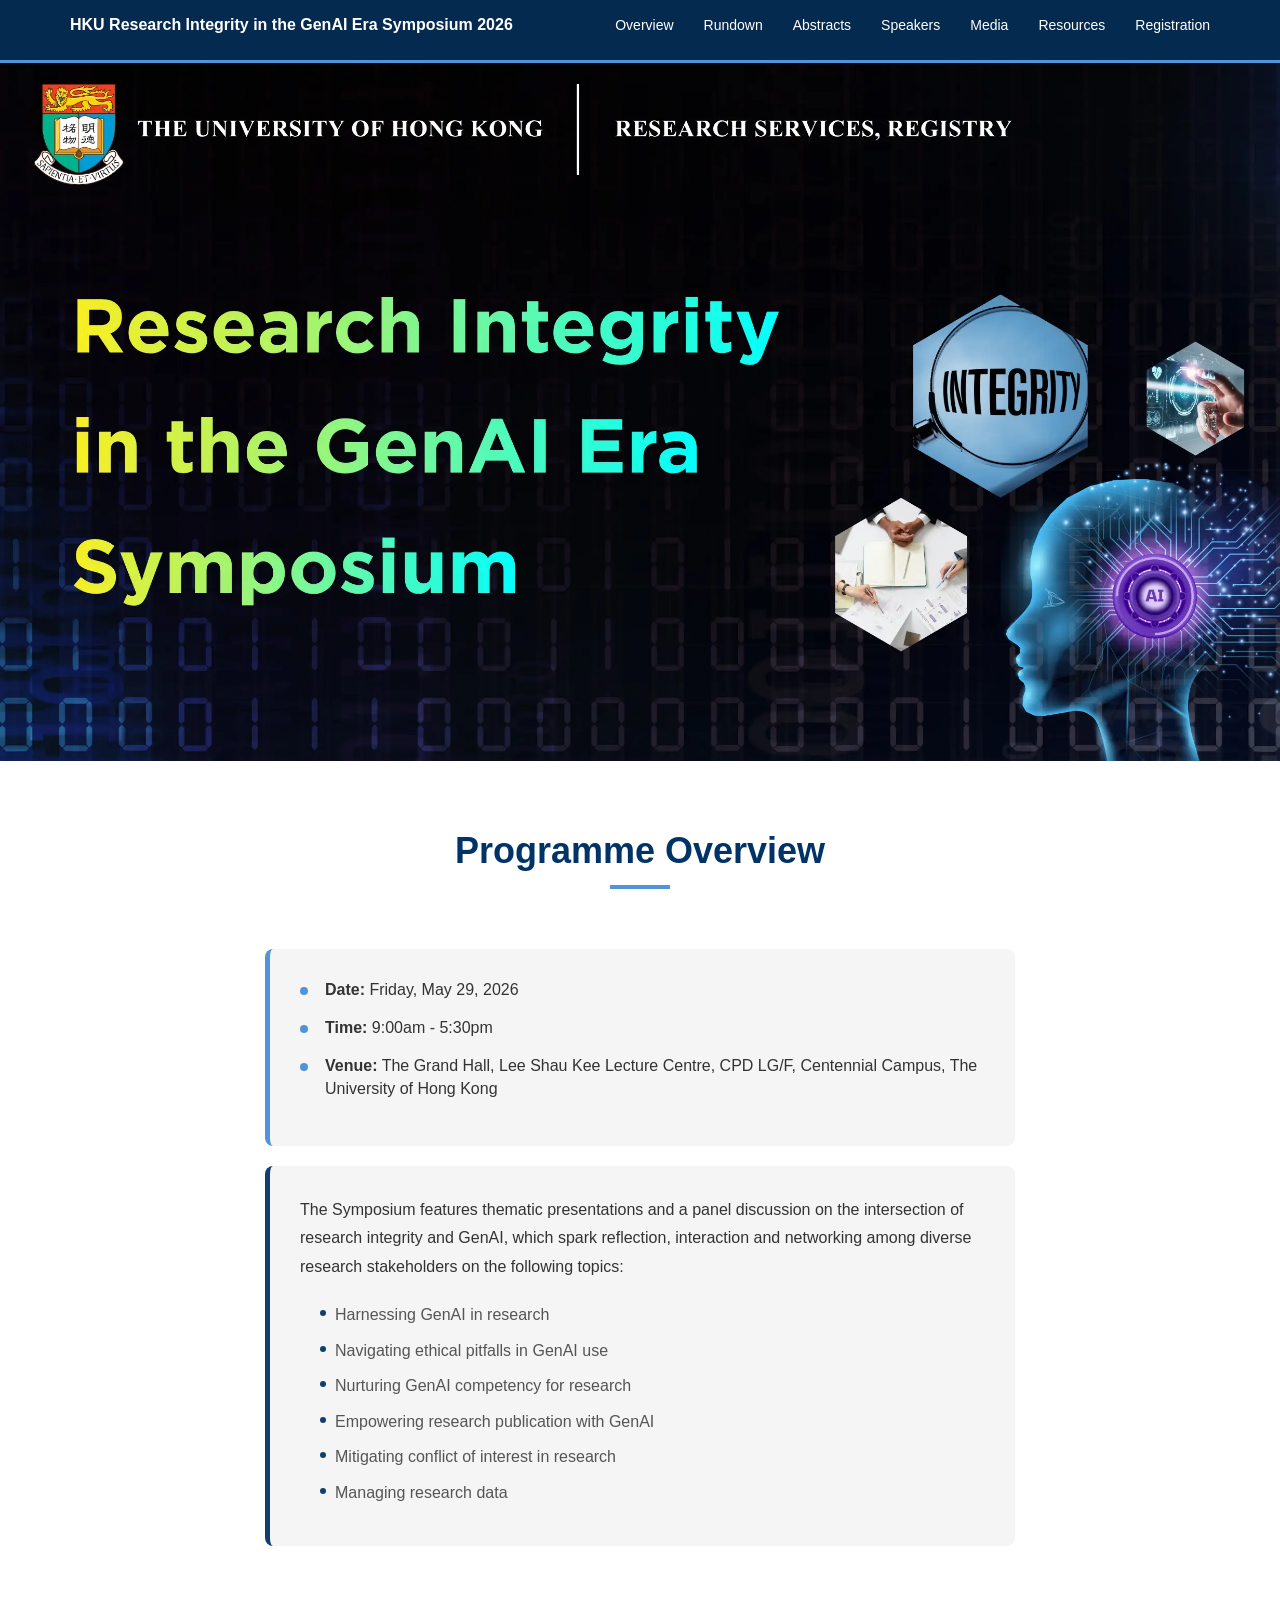
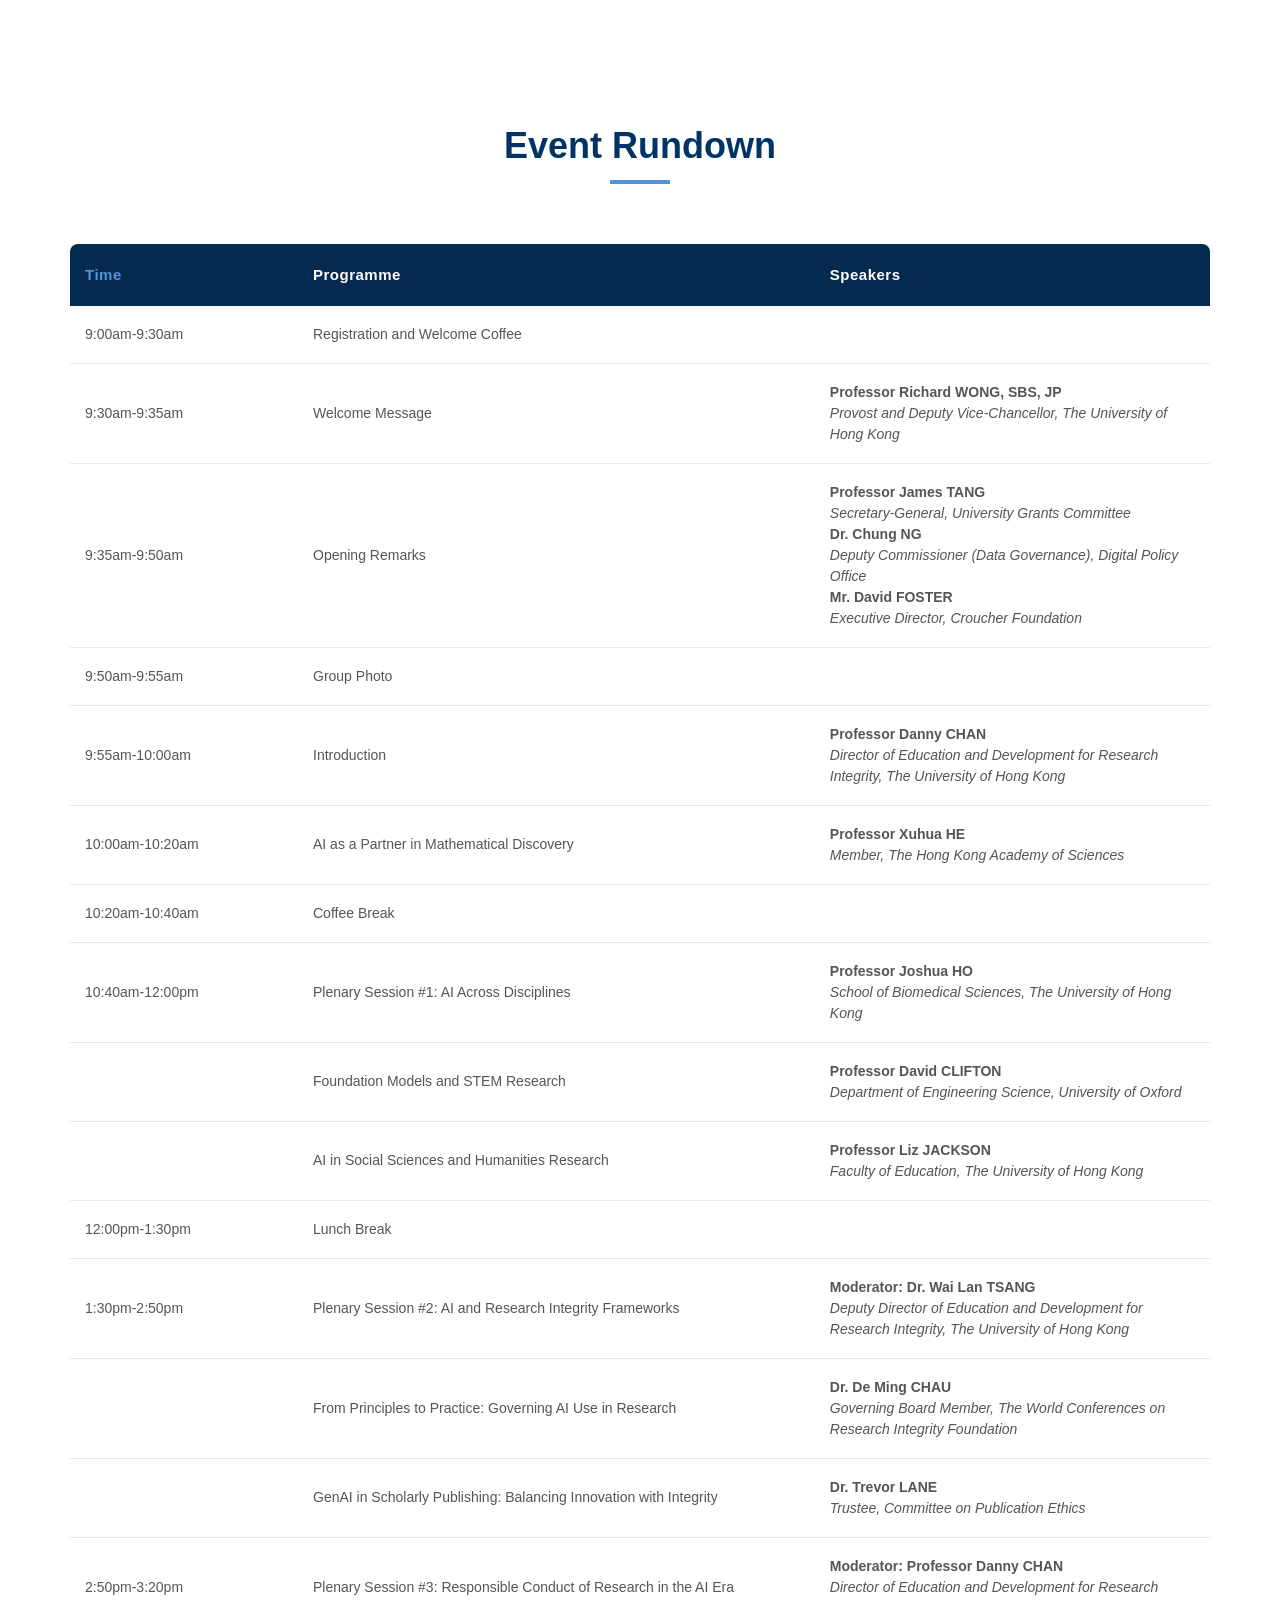
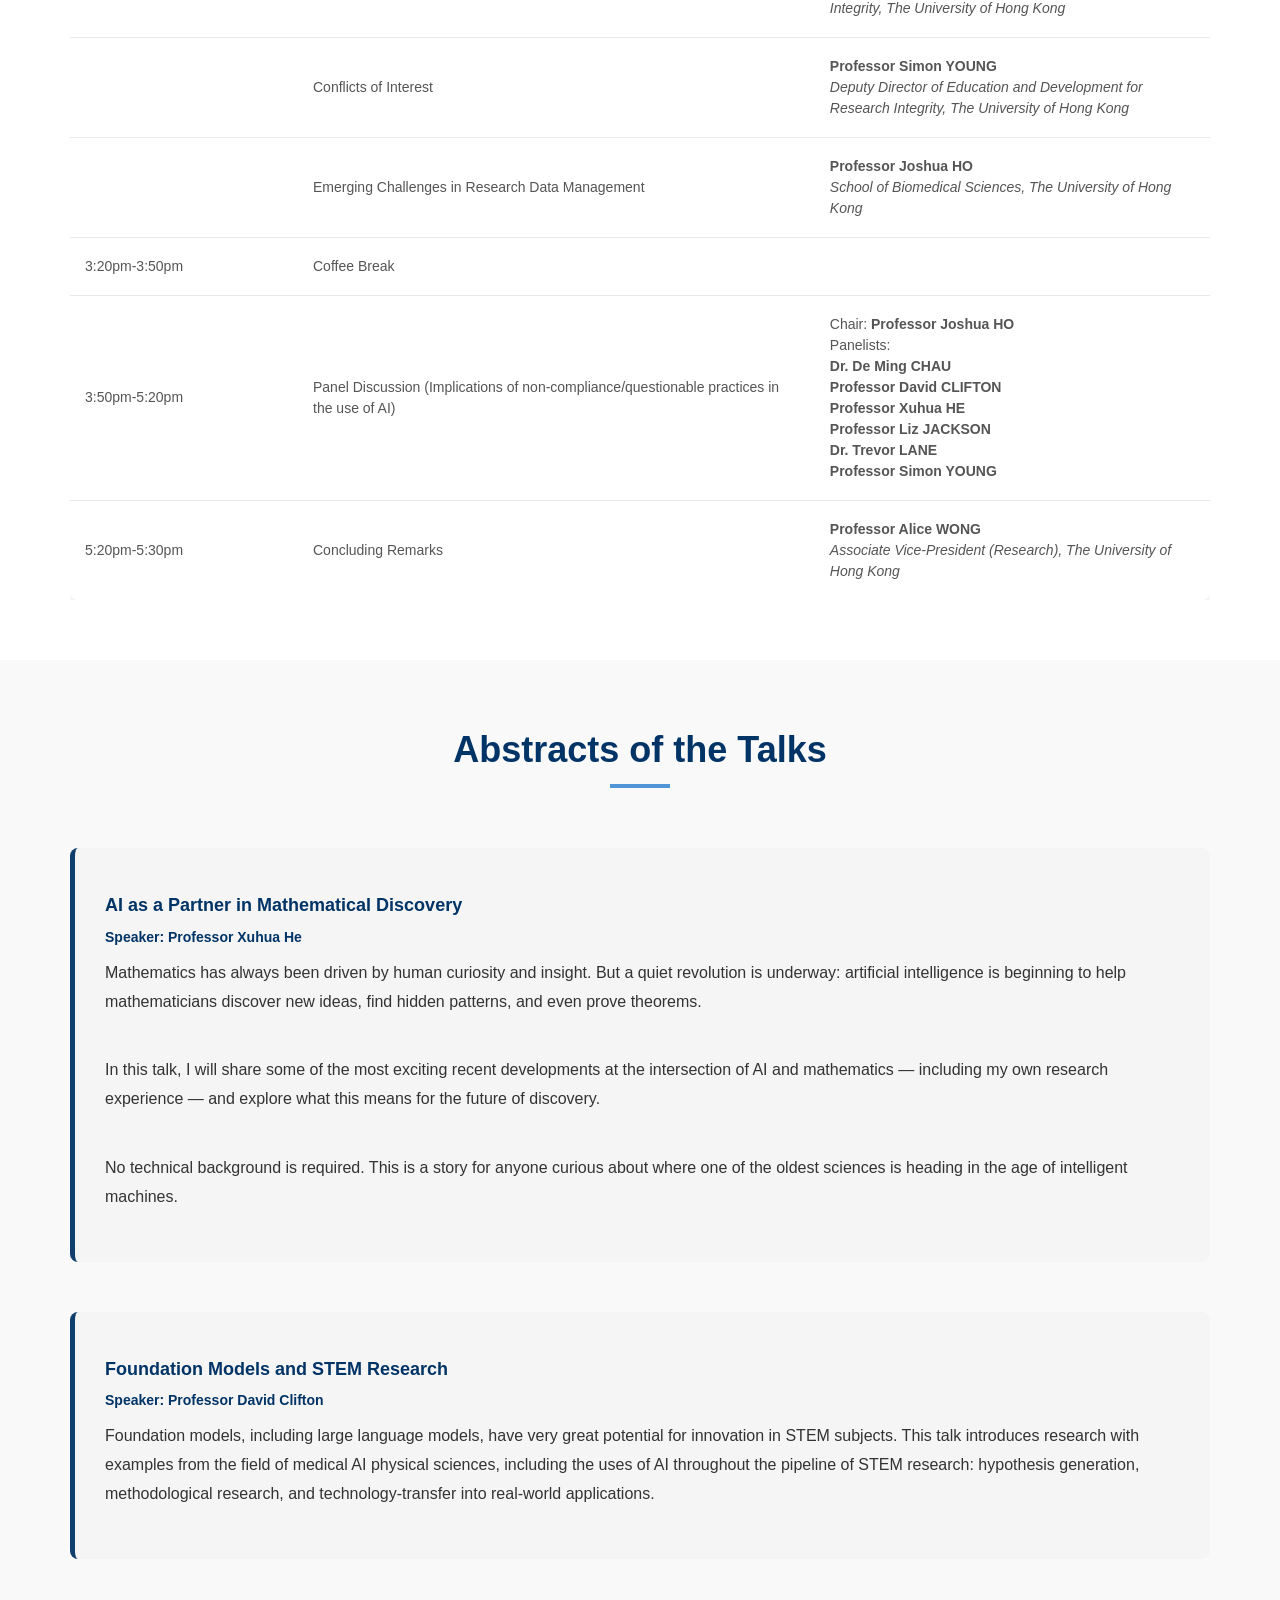
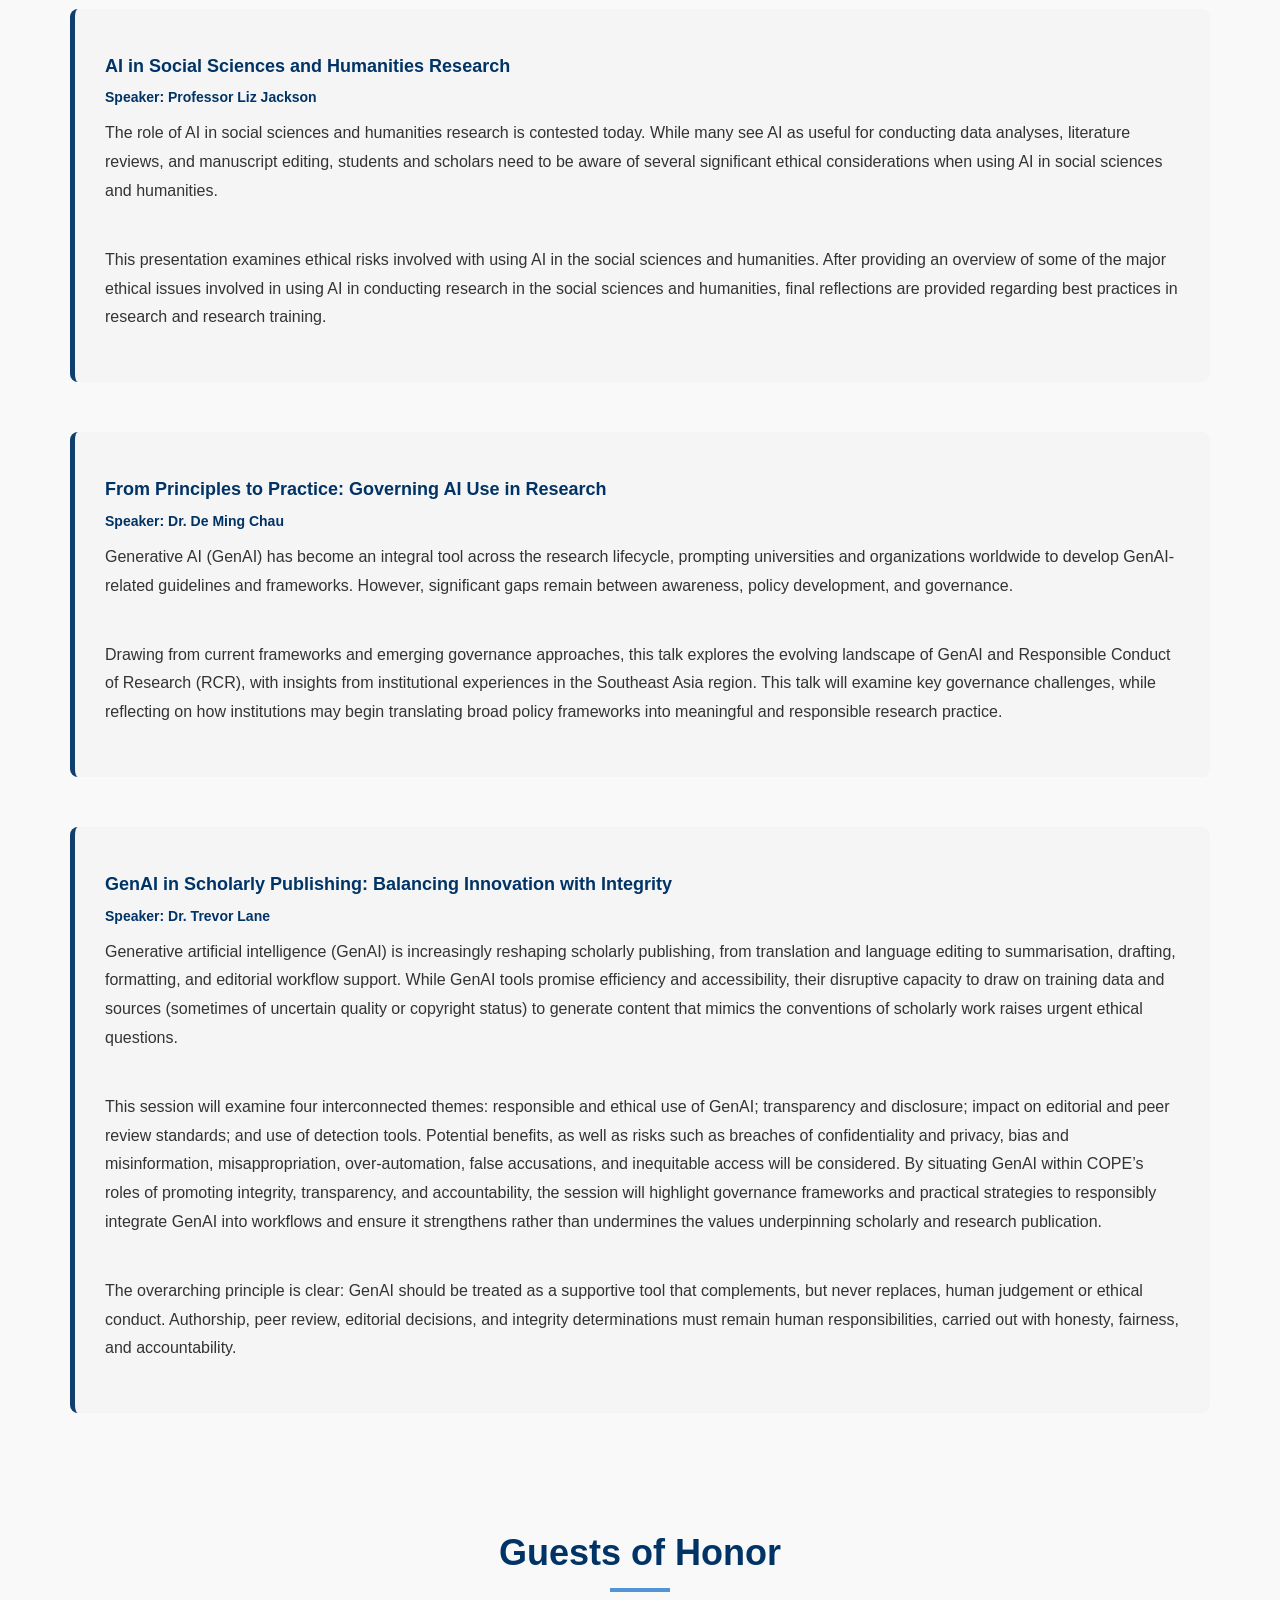
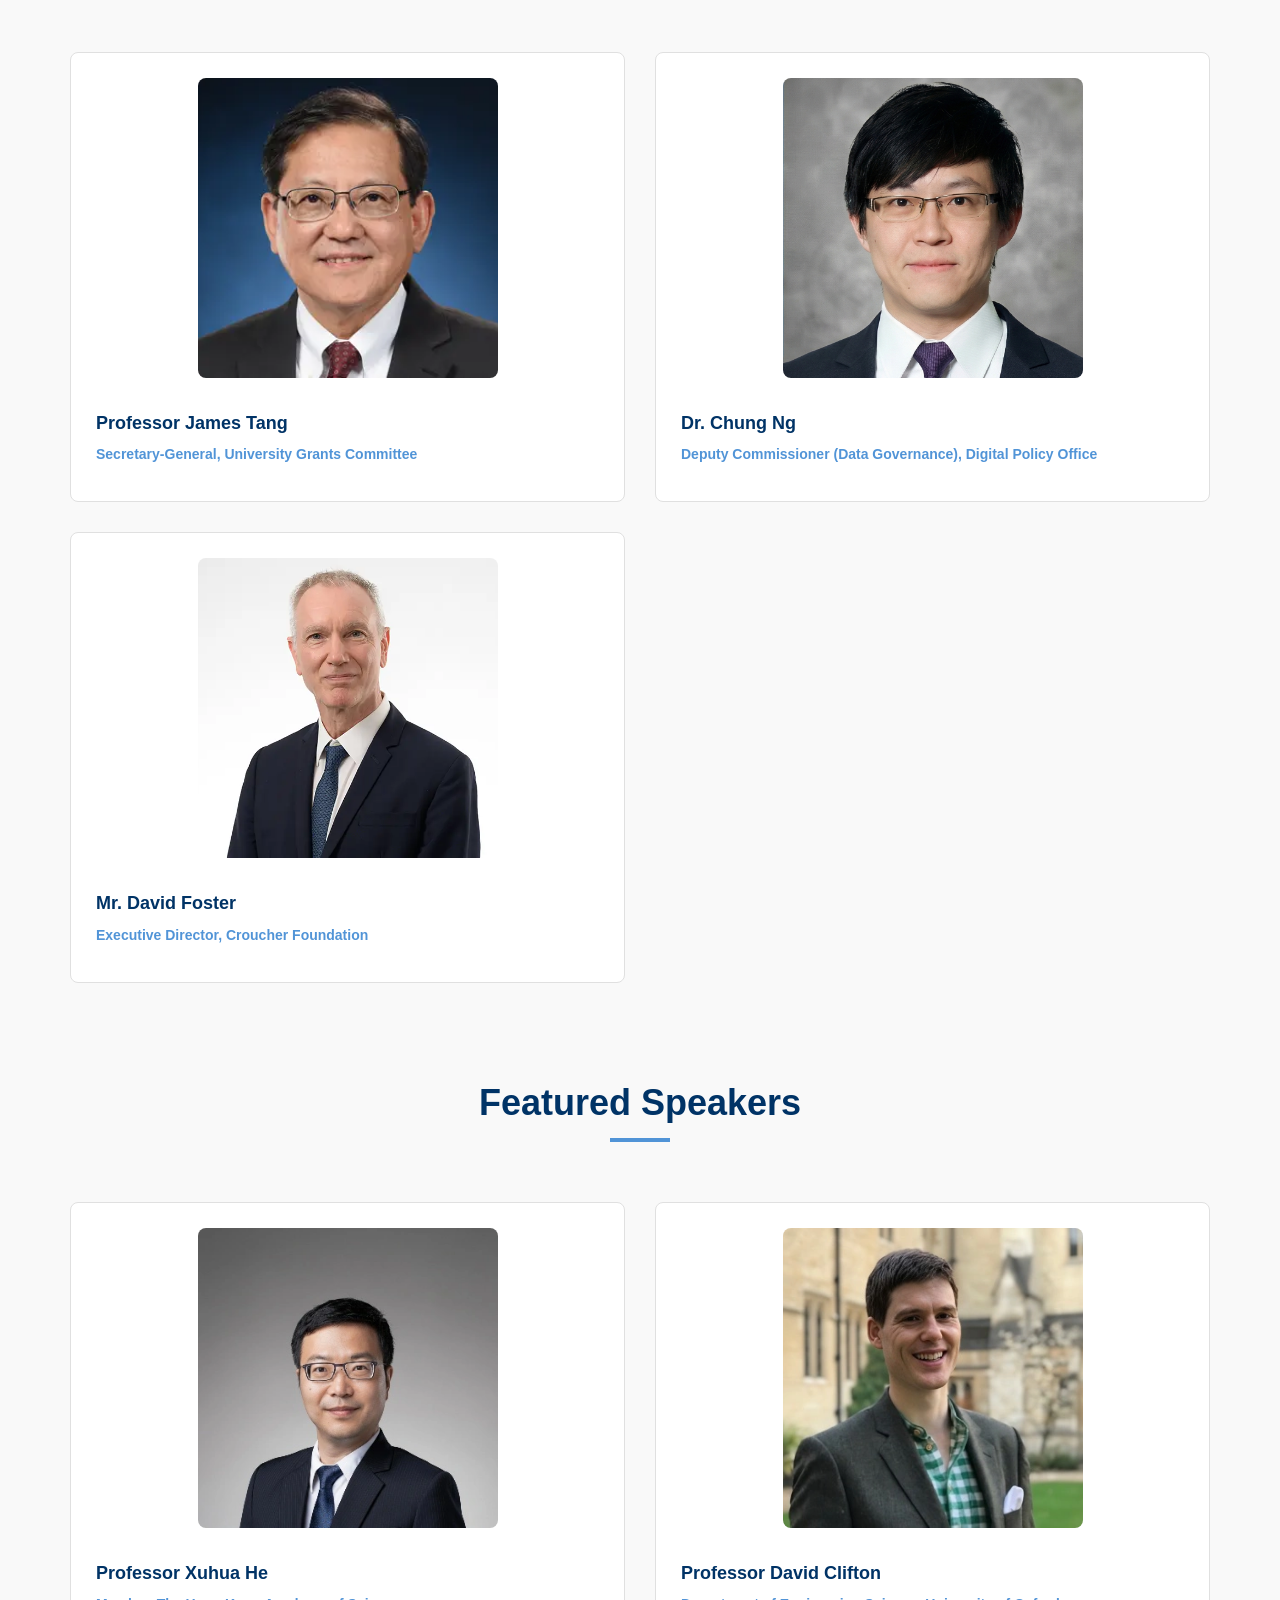
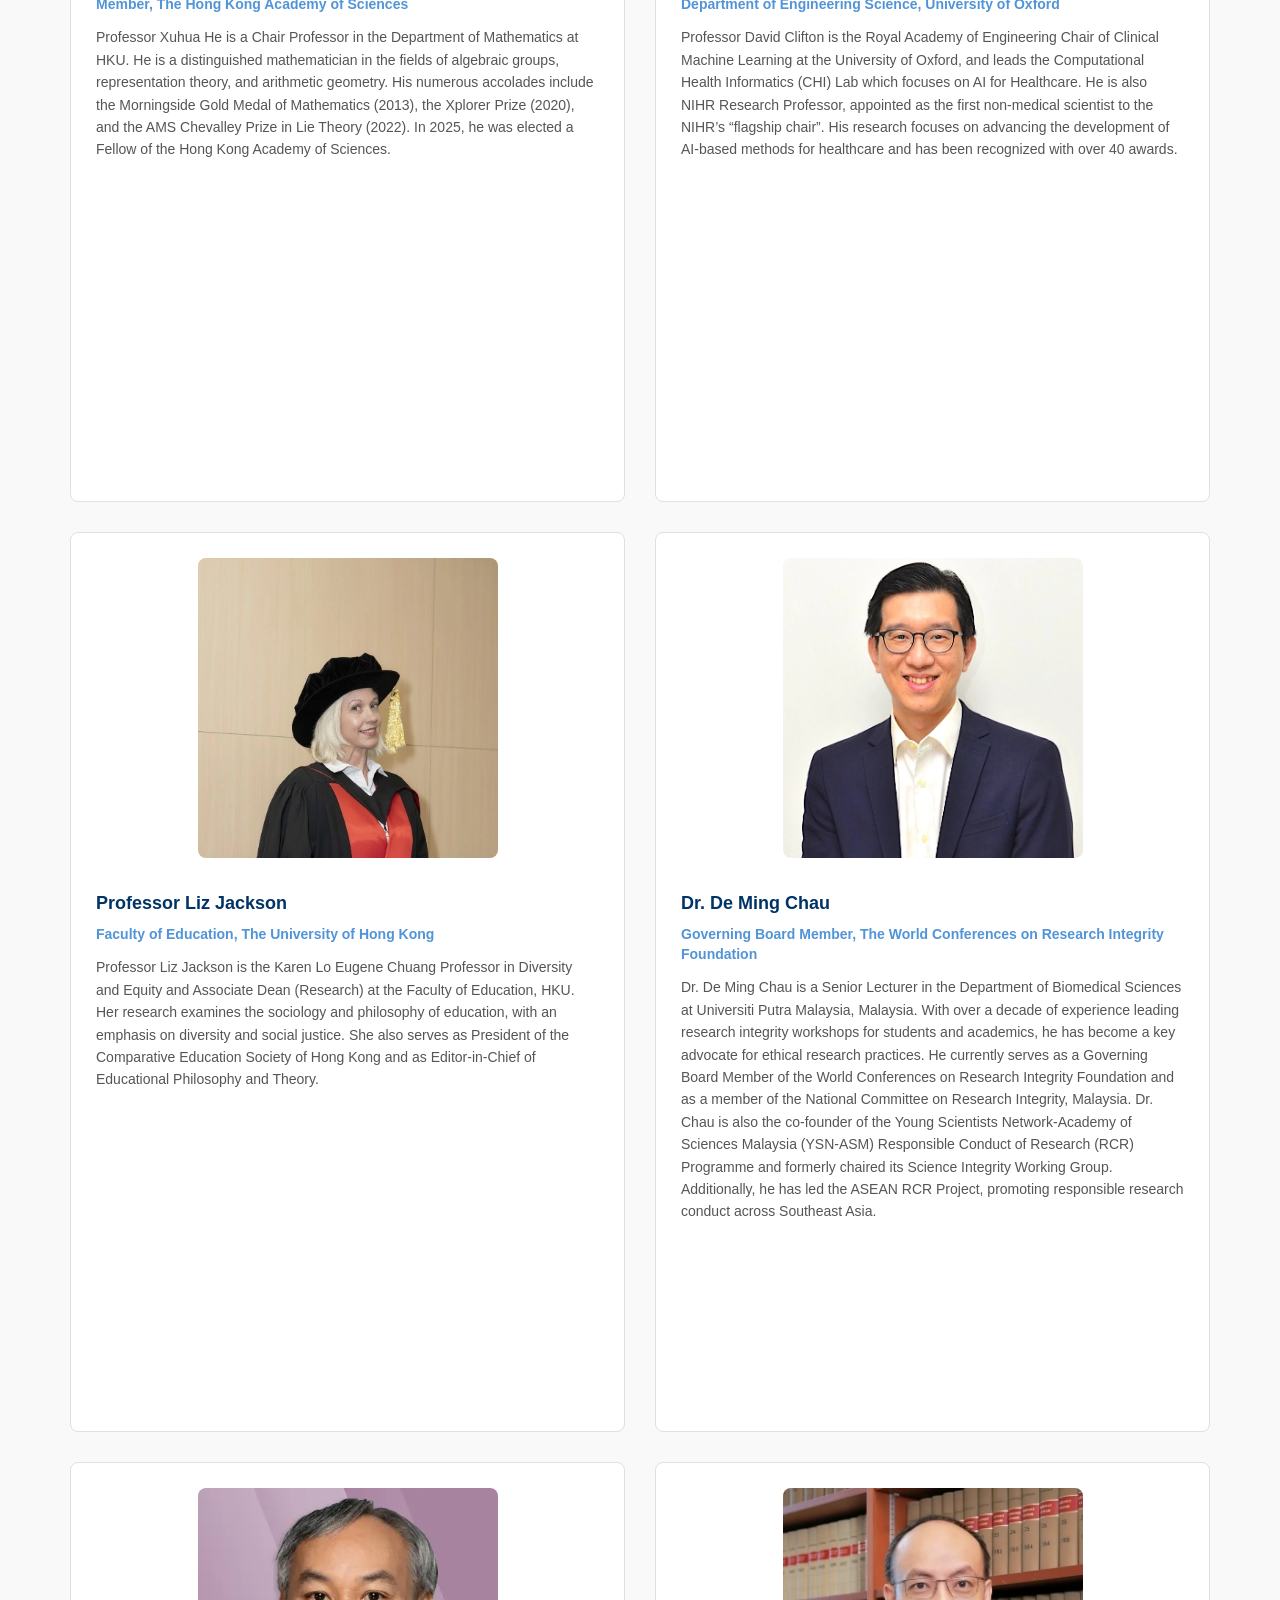
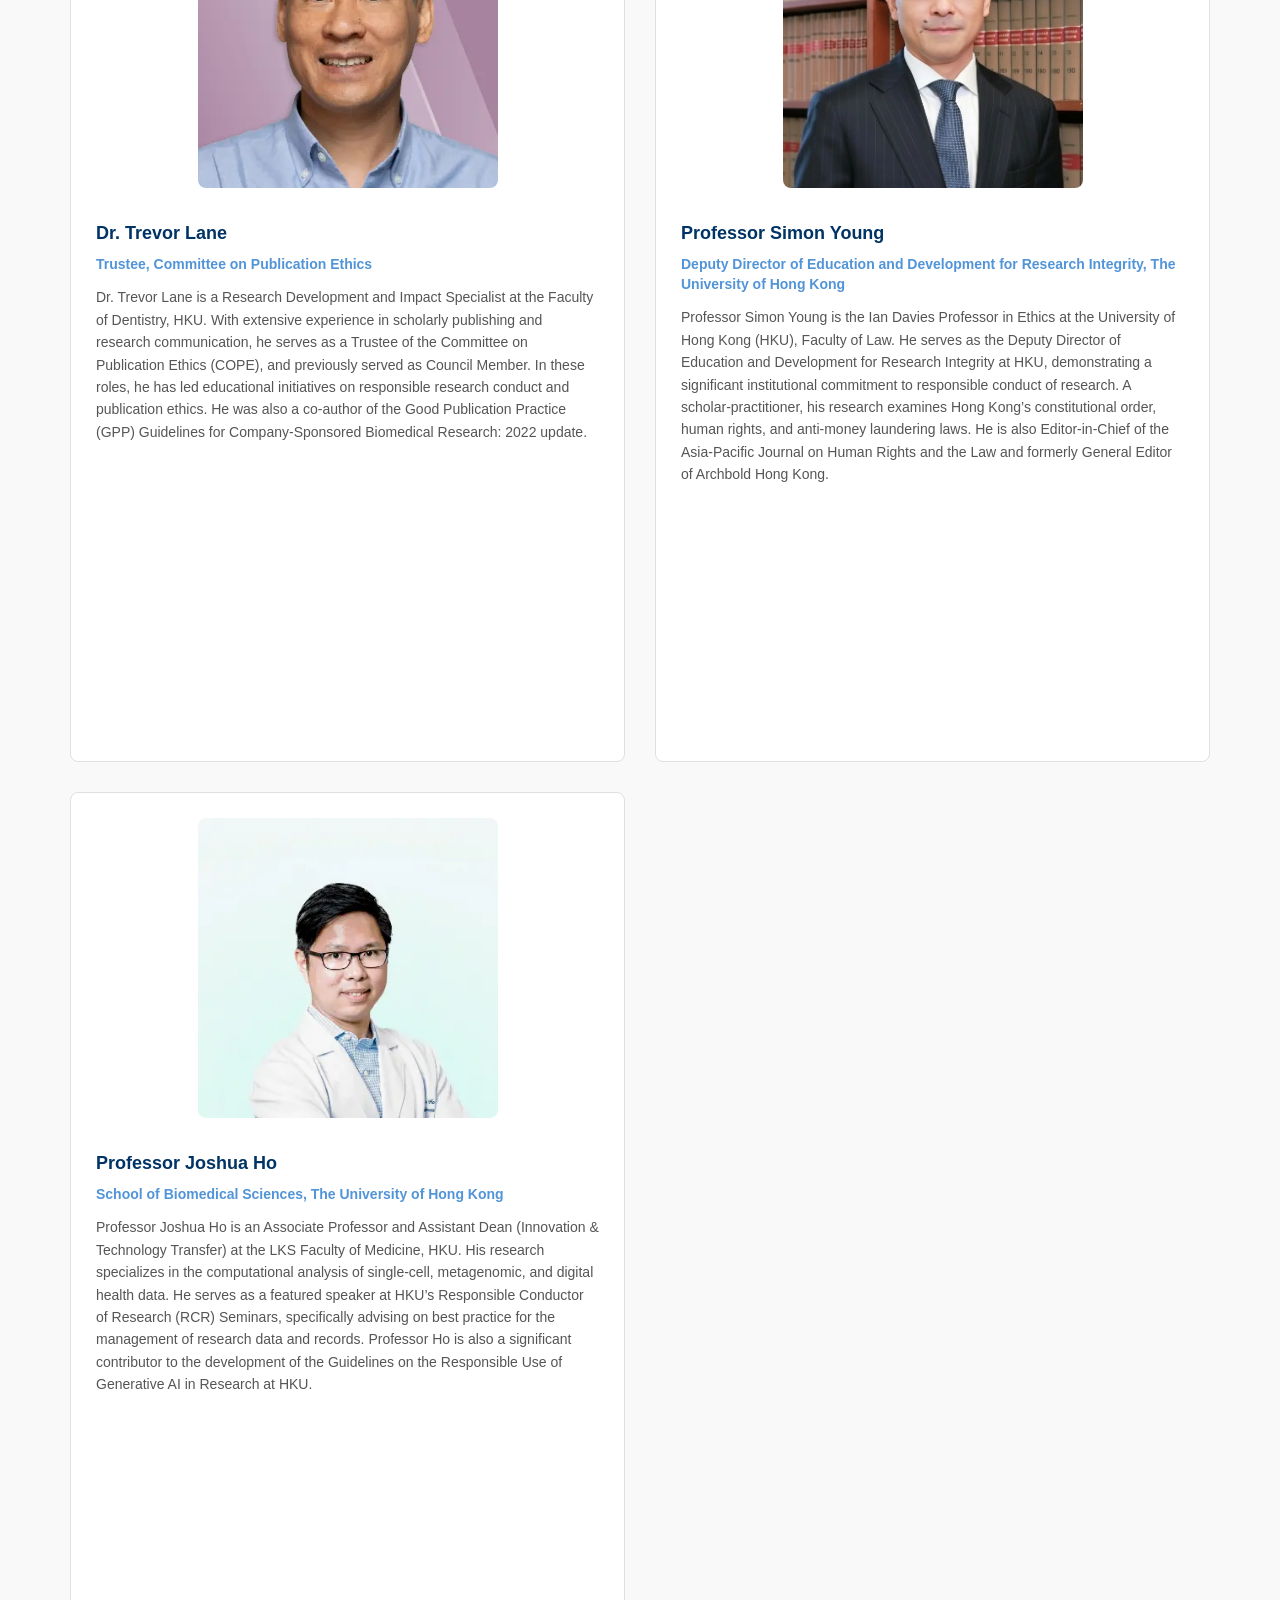
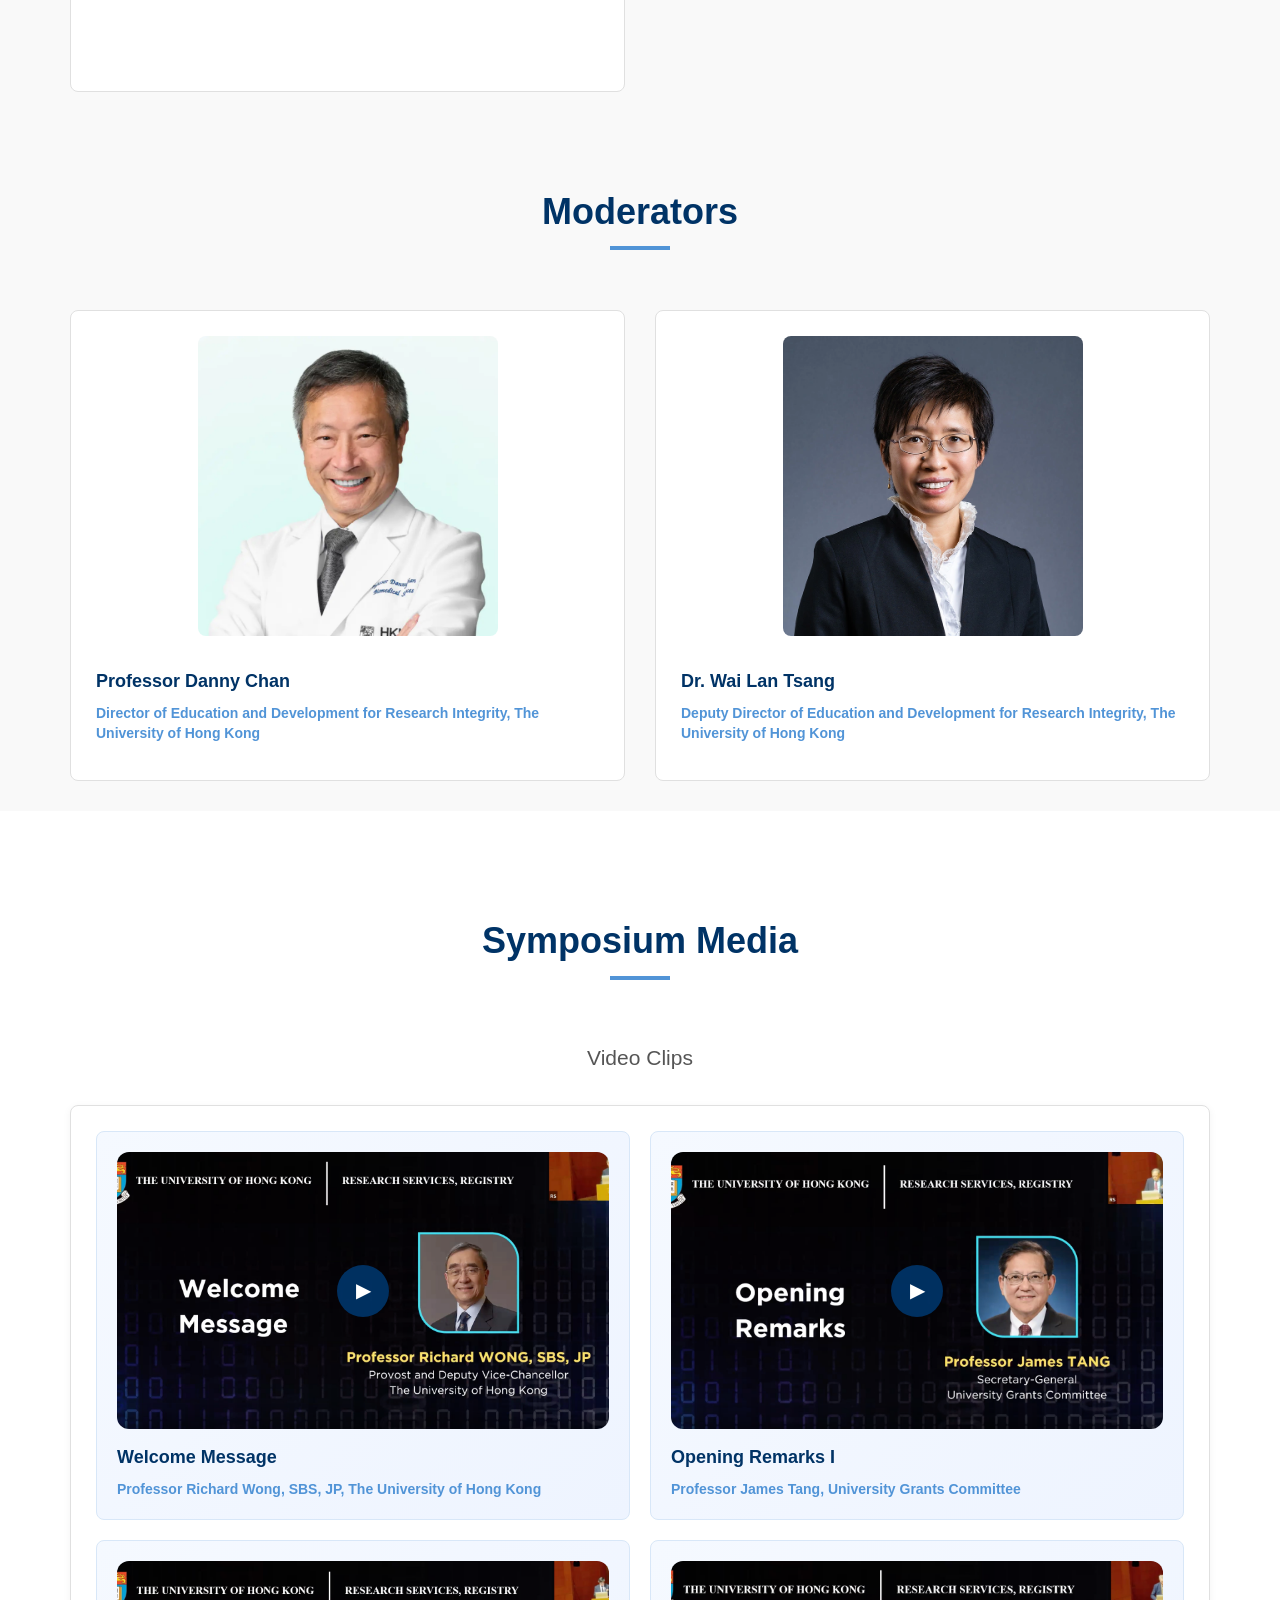
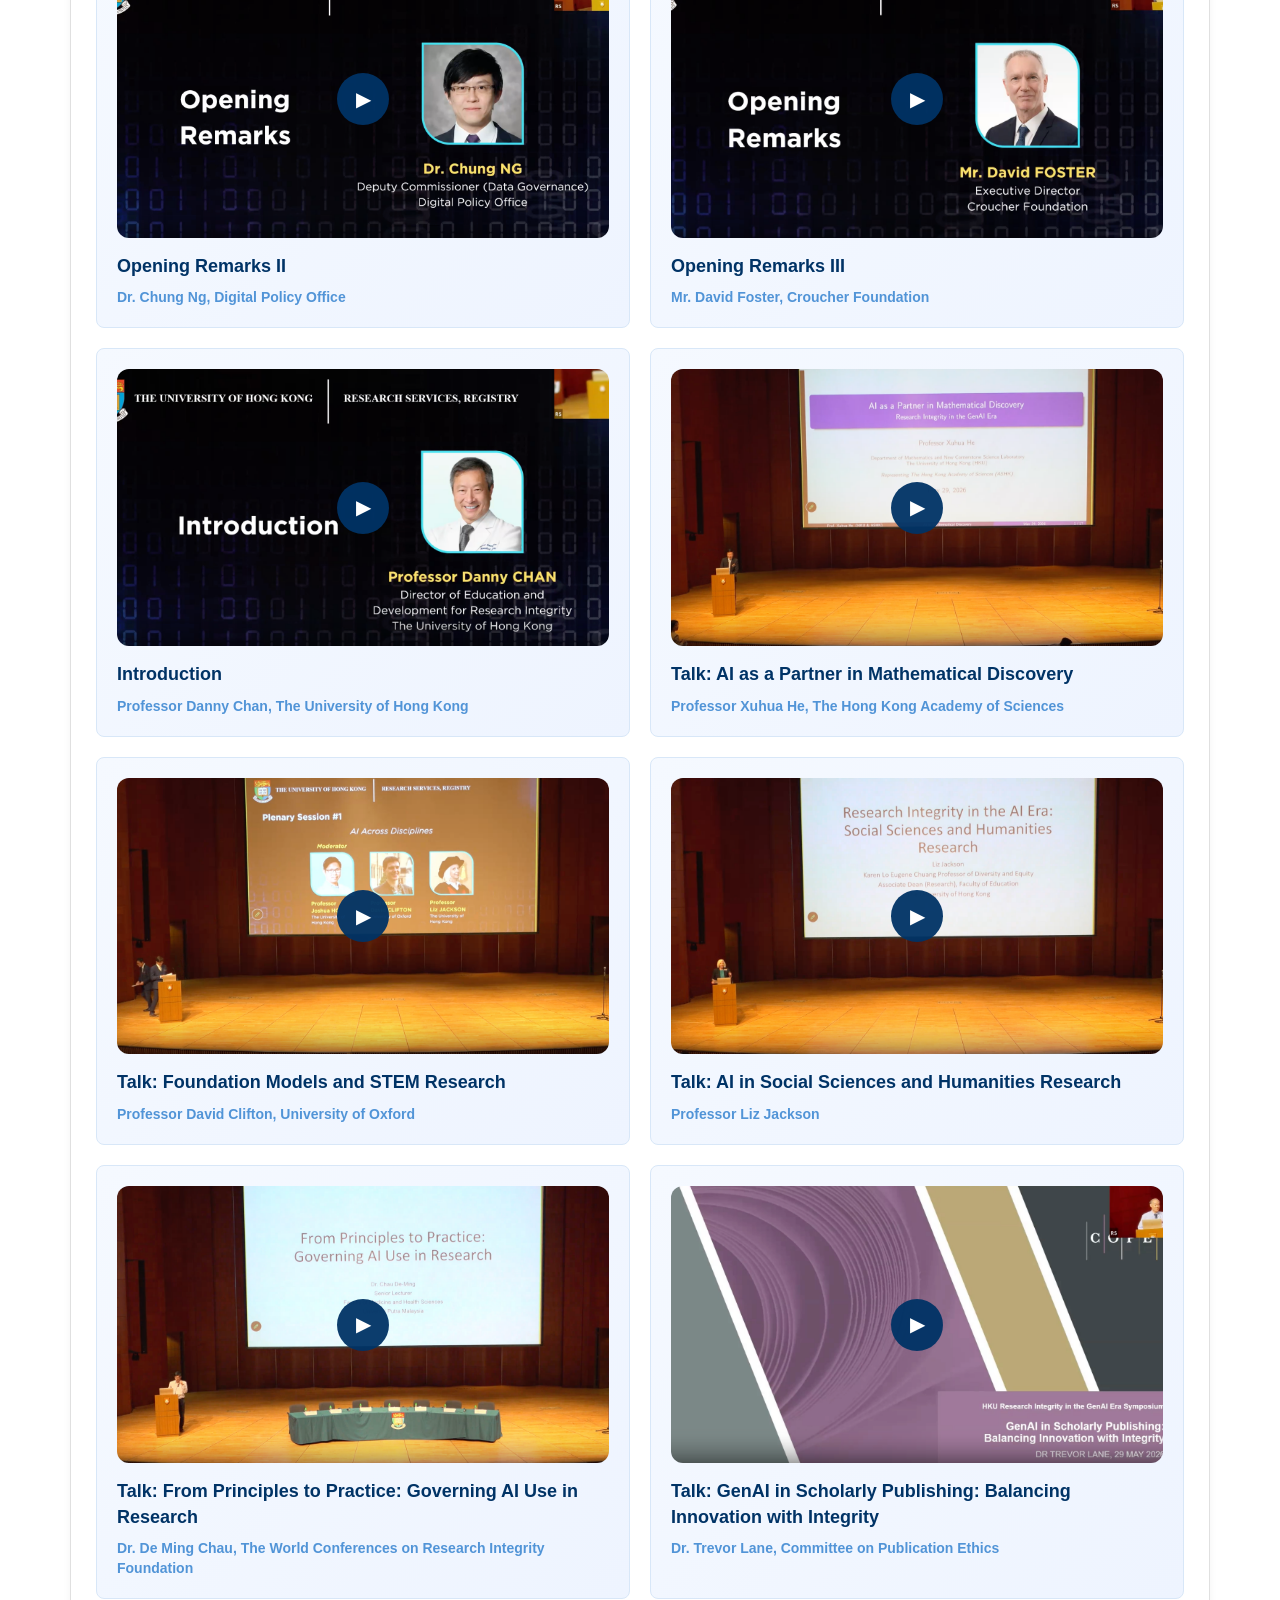
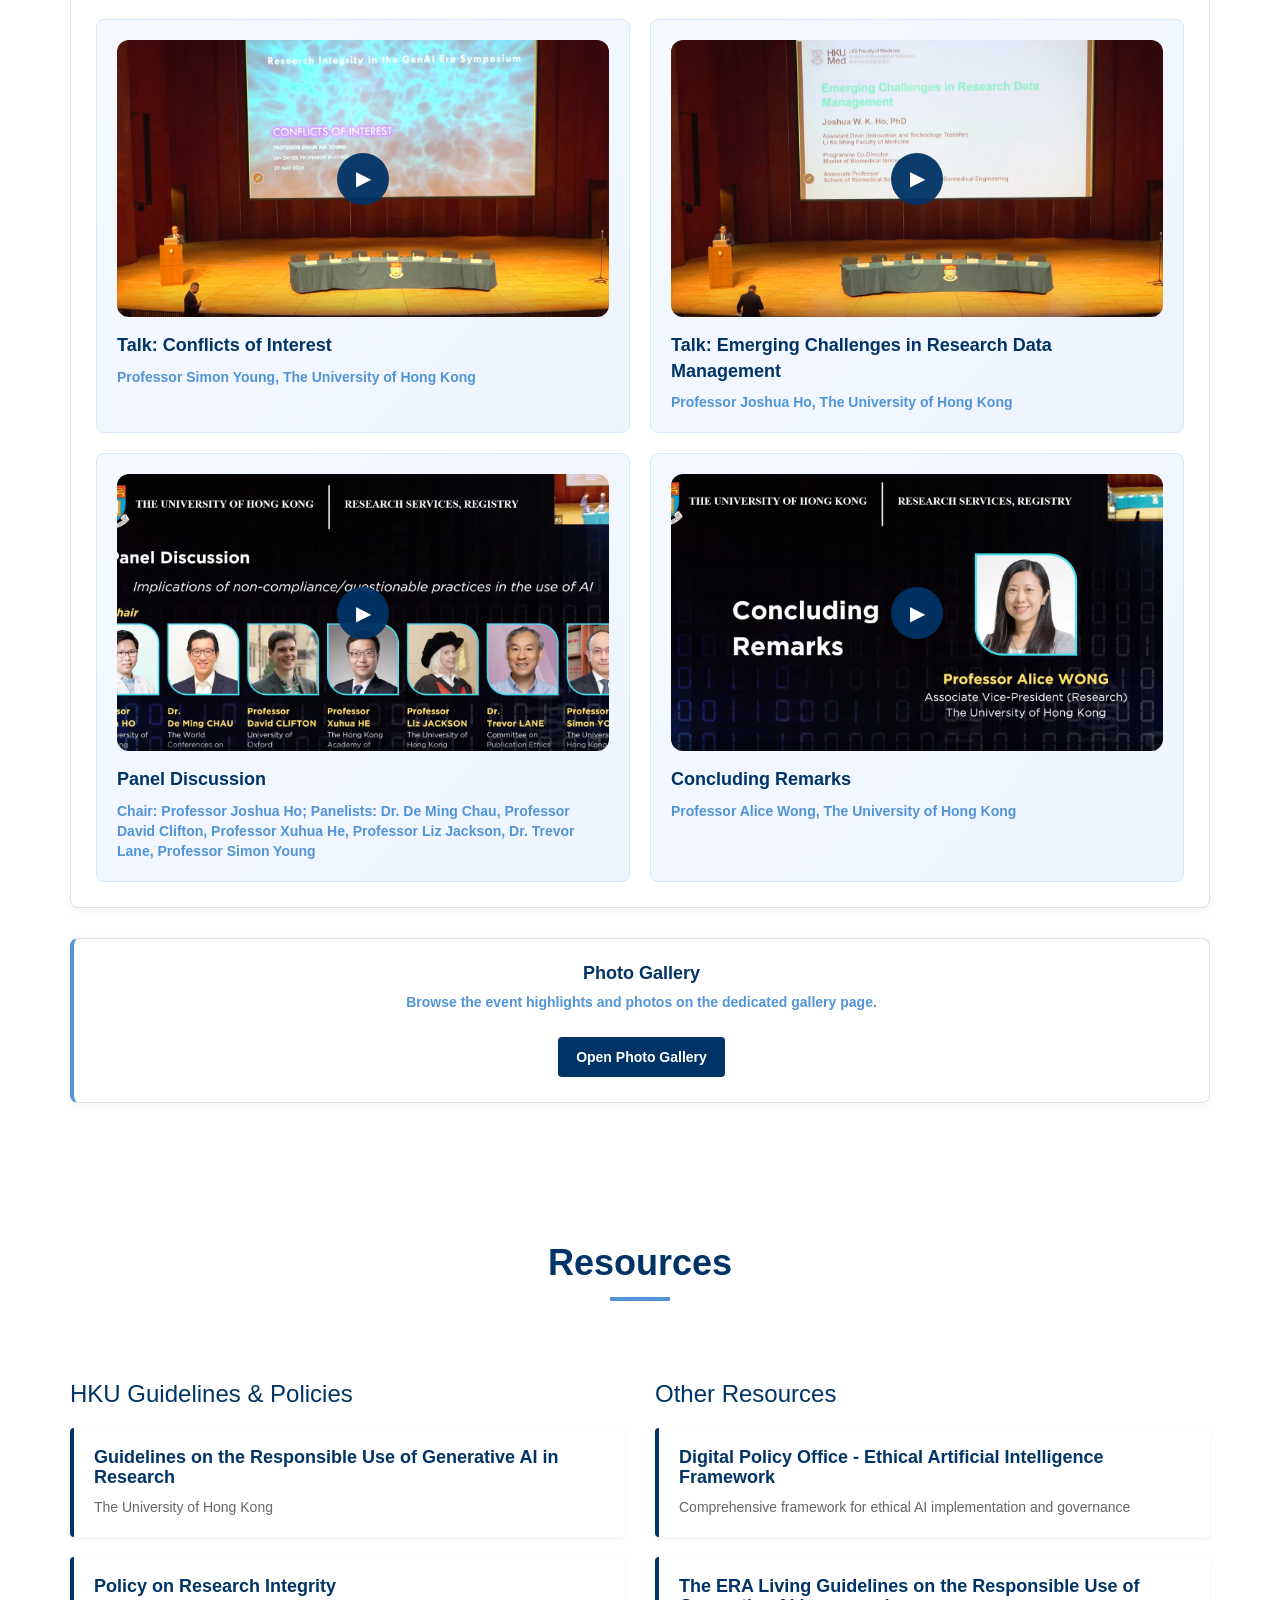
==== commit dad767a2: "update media section" ====
--- a/index.html
+++ b/index.html
@@ -742,37 +742,43 @@
             var videos = [
                 {
                     title: 'Welcome Message',
-                    speaker: 'Professor Richard Wong',
+                    speaker: 'Professor Richard Wong, SBS, JP, The University of Hong Kong',
                     src: 'media/Prof_Richard_Wong.mp4',
                     thumbnail: 'images/video_thumbnails/welcome_message.png'
                 },
                 {
+                    title: 'Opening Remarks I',
+                    speaker: 'Professor James Tang, University Grants Committee',
+                    src: 'media/Prof_James_Tang.mp4',
+                    thumbnail: 'images/video_thumbnails/OR_James_Tang.png'
+                },
+                {
+                    title: 'Opening Remarks II',
+                    speaker: 'Dr. Chung Ng, Digital Policy Office',
+                    src: 'media/Dr_Chung_Ng.mp4',
+                    thumbnail: 'images/video_thumbnails/OR_Chung_Ng.png'
+                },
+                {
+                    title: 'Opening Remarks III',
+                    speaker: 'Mr. David Foster, Croucher Foundation',
+                    src: 'media/Mr_David_Foster.mp4',
+                    thumbnail: 'images/video_thumbnails/OR_david_foster.png'
+                },
+                {
                     title: 'Introduction',
-                    speaker: 'Professor Danny Chan',
+                    speaker: 'Professor Danny Chan, The University of Hong Kong',
                     src: 'media/Prof_Danny_Chan.mp4',
                     thumbnail: 'images/video_thumbnails/danny_chan.png'
                 },
                 {
-                    title: 'Opening Remarks I',
-                    speaker: 'Professor Chung Ng',
-                    src: 'media/Prof_Chung_Ng.mp4',
-                    thumbnail: 'images/video_thumbnails/OR_Chung_Ng.png'
-                },
-                {
-                    title: 'Opening Remarks II',
-                    speaker: 'Mr. David Foster',
-                    src: 'media/Mr_David_Foster.mp4',
-                    thumbnail: 'images/video_thumbnails/OR_david_foster.png'
-                },
-                {
                     title: 'Talk: AI as a Partner in Mathematical Discovery',
-                    speaker: 'Professor Xuhua He',
+                    speaker: 'Professor Xuhua He, The Hong Kong Academy of Sciences',
                     src: 'media/Prof_Xuhua_He.mp4',
                     thumbnail: 'images/video_thumbnails/xu_hua_he.png'
                 },
                 {
                     title: 'Talk: Foundation Models and STEM Research',
-                    speaker: 'Professor David Clifton',
+                    speaker: 'Professor David Clifton, University of Oxford',
                     src: 'media/Prof_David_Clifton.mp4',
                     thumbnail: 'images/video_thumbnails/clifton.png'
                 },
@@ -784,37 +790,37 @@
                 },
                 {
                     title: 'Talk: From Principles to Practice: Governing AI Use in Research',
-                    speaker: 'Dr. De Ming Chau',
+                    speaker: 'Dr. De Ming Chau, The World Conferences on Research Integrity Foundation',
                     src: 'media/Dr_De_Ming_Chau.mp4',
                     thumbnail: 'images/video_thumbnails/demingchau.png'
                 },
                 {
                     title: 'Talk: GenAI in Scholarly Publishing: Balancing Innovation with Integrity',
-                    speaker: 'Dr. Trevor Lane',
+                    speaker: 'Dr. Trevor Lane, Committee on Publication Ethics',
                     src: 'media/Dr_Trevor_Lane.mp4',
                     thumbnail: 'images/video_thumbnails/trevorlane.png'
                 },
                 {
                     title: 'Talk: Conflicts of Interest',
-                    speaker: 'Professor Simon Young',
+                    speaker: 'Professor Simon Young, The University of Hong Kong',
                     src: 'media/Prof_Simon_Young.mp4',
                     thumbnail: 'images/video_thumbnails/simonyoung.png'
                 },
                 {
                     title: 'Talk: Emerging Challenges in Research Data Management',
-                    speaker: 'Professor Joshua Ho',
+                    speaker: 'Professor Joshua Ho, The University of Hong Kong',
                     src: 'media/Prof_Joshua_Ho.mp4',
                     thumbnail: 'images/video_thumbnails/joshuaho.png'
                 },
                 {
                     title: 'Panel Discussion',
-                    speaker: 'Professor Joshua Ho, Dr. De Ming Chua, Dr. Trevor Lane, Professor Liz Jackson, Professor Simon Young, Professor Xuhua He, Professor David Clifton',
+                    speaker: 'Chair: Professor Joshua Ho; Panelists: Dr. De Ming Chau, Professor David Clifton, Professor Xuhua He, Professor Liz Jackson, Dr. Trevor Lane, Professor Simon Young',
                     src: 'media/Panel_Discussion.mp4',
                     thumbnail: 'images/video_thumbnails/panel_discussion.png'
                 },
                 {
                     title: 'Concluding Remarks',
-                    speaker: 'Professor Alice Wong',
+                    speaker: 'Professor Alice Wong, The University of Hong Kong',
                     src: 'media/Prof_Alice_Wong.mp4',
                     thumbnail: 'images/video_thumbnails/concluding_remarks.png'
                 }
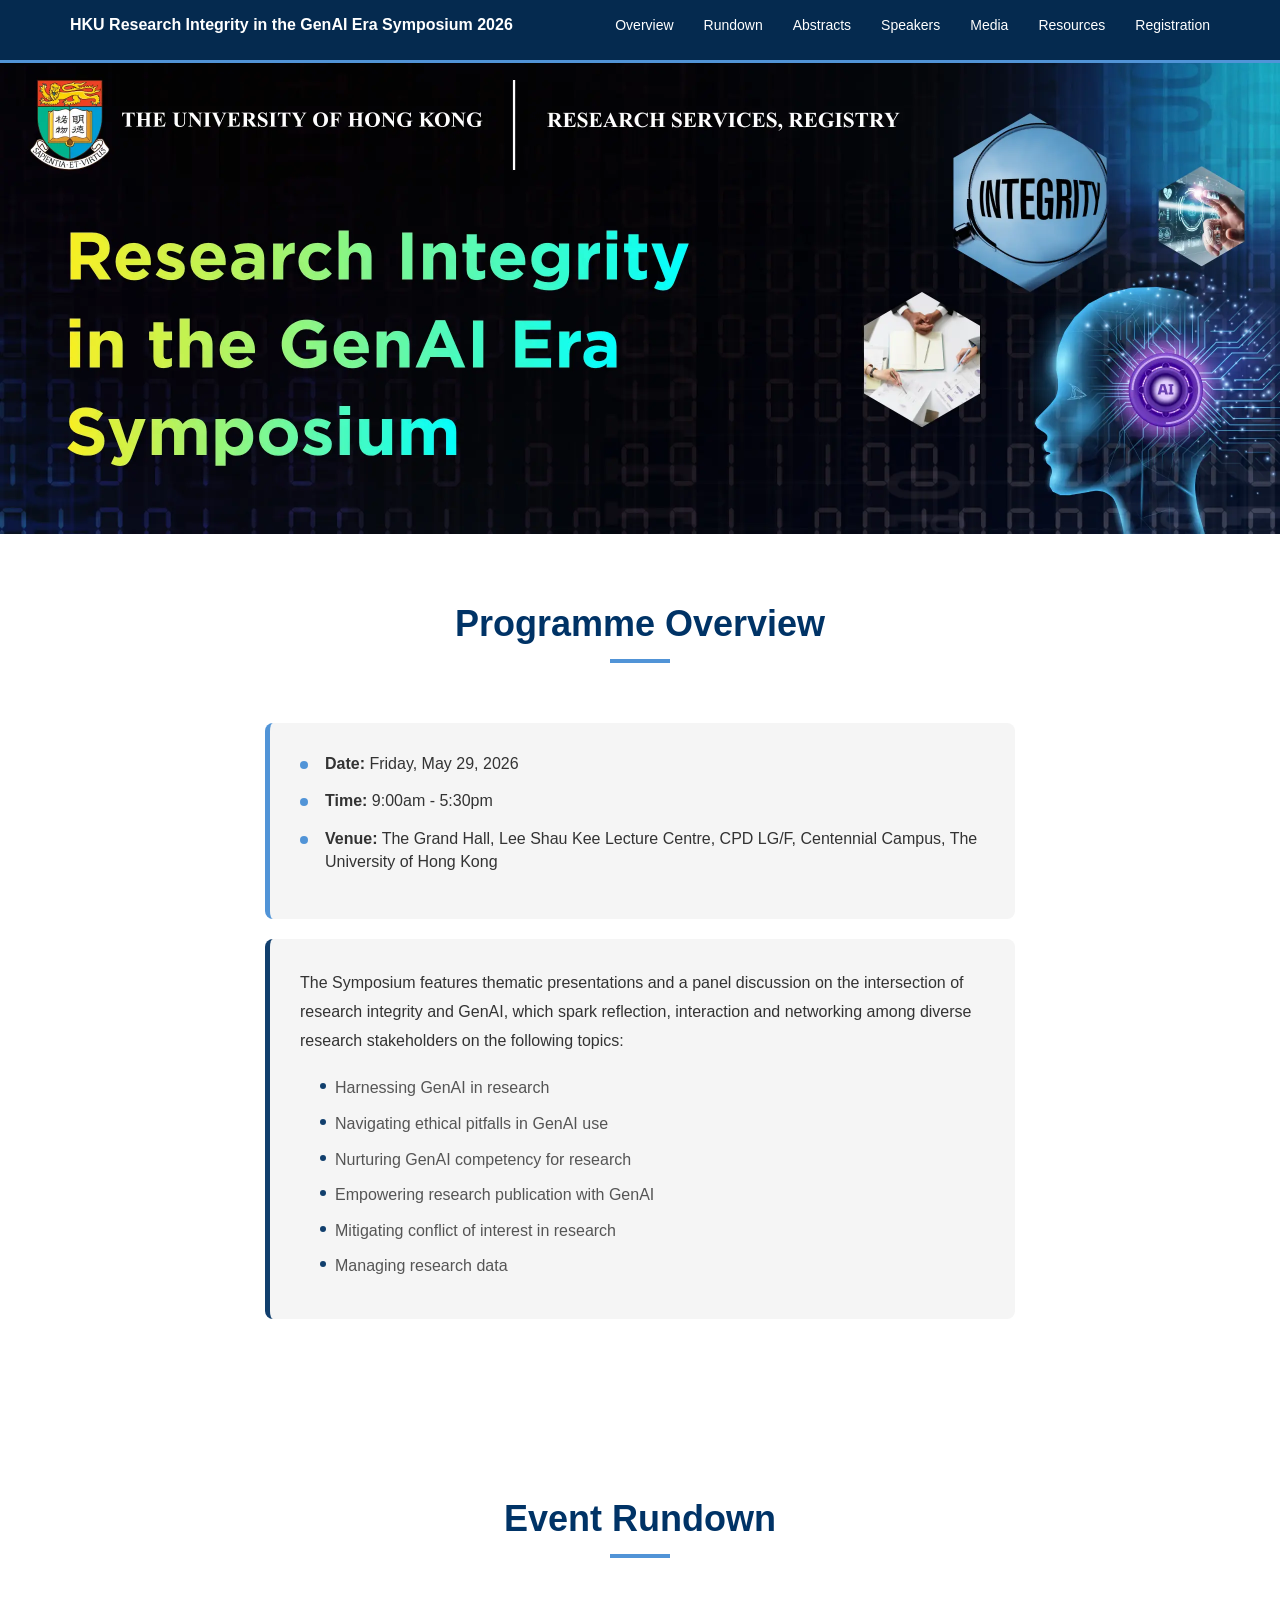
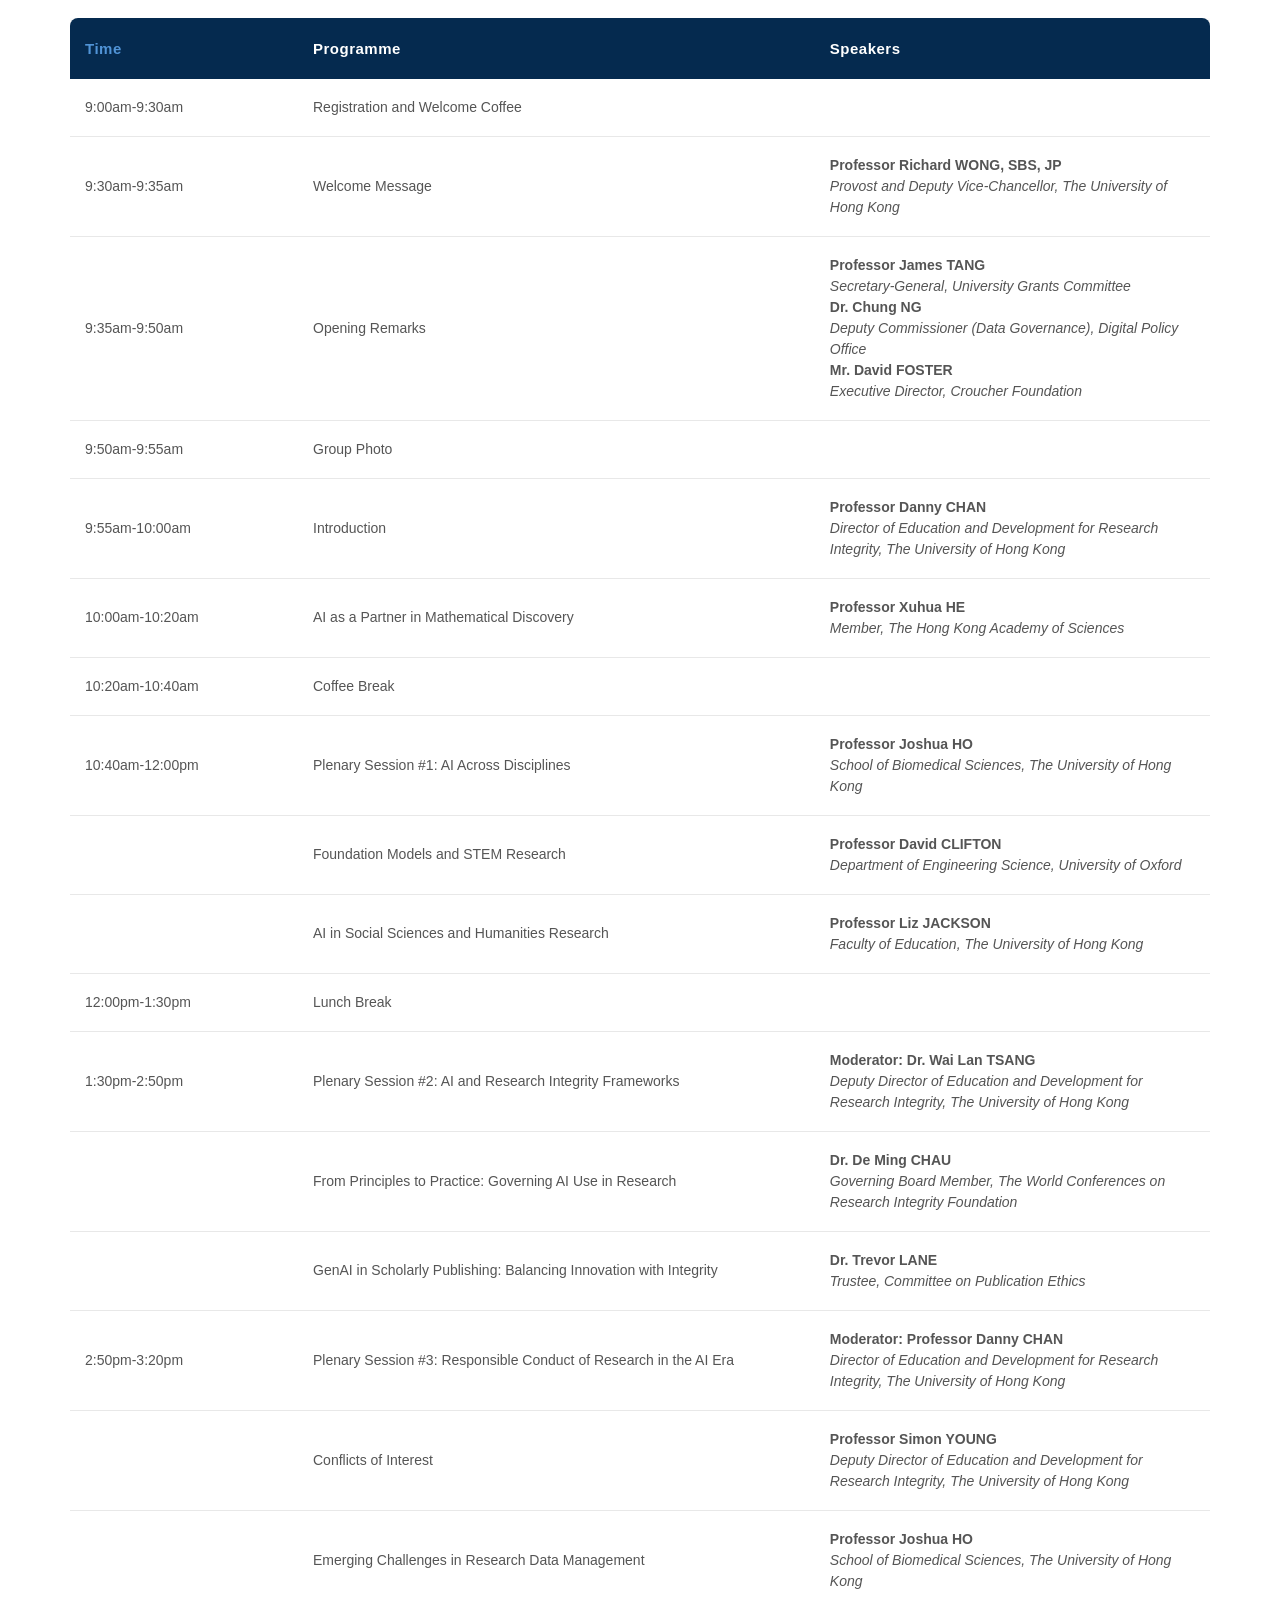
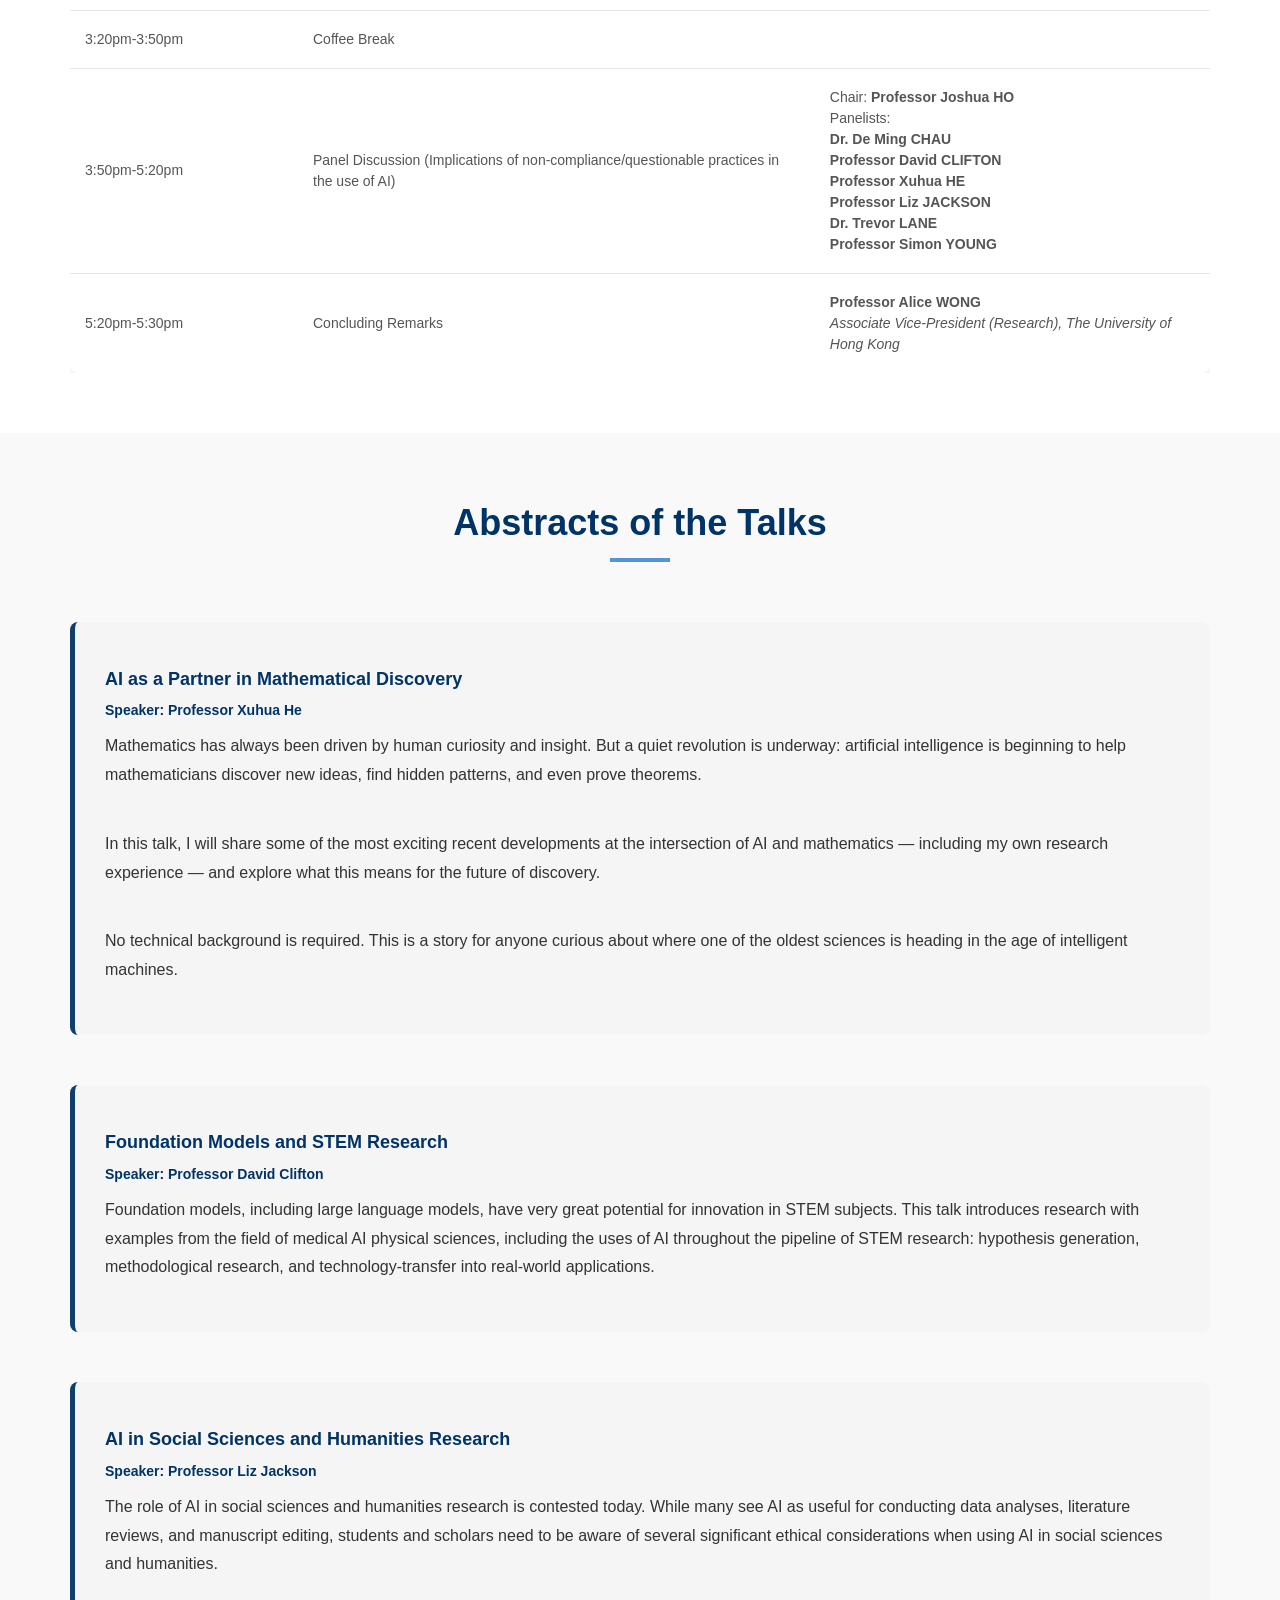
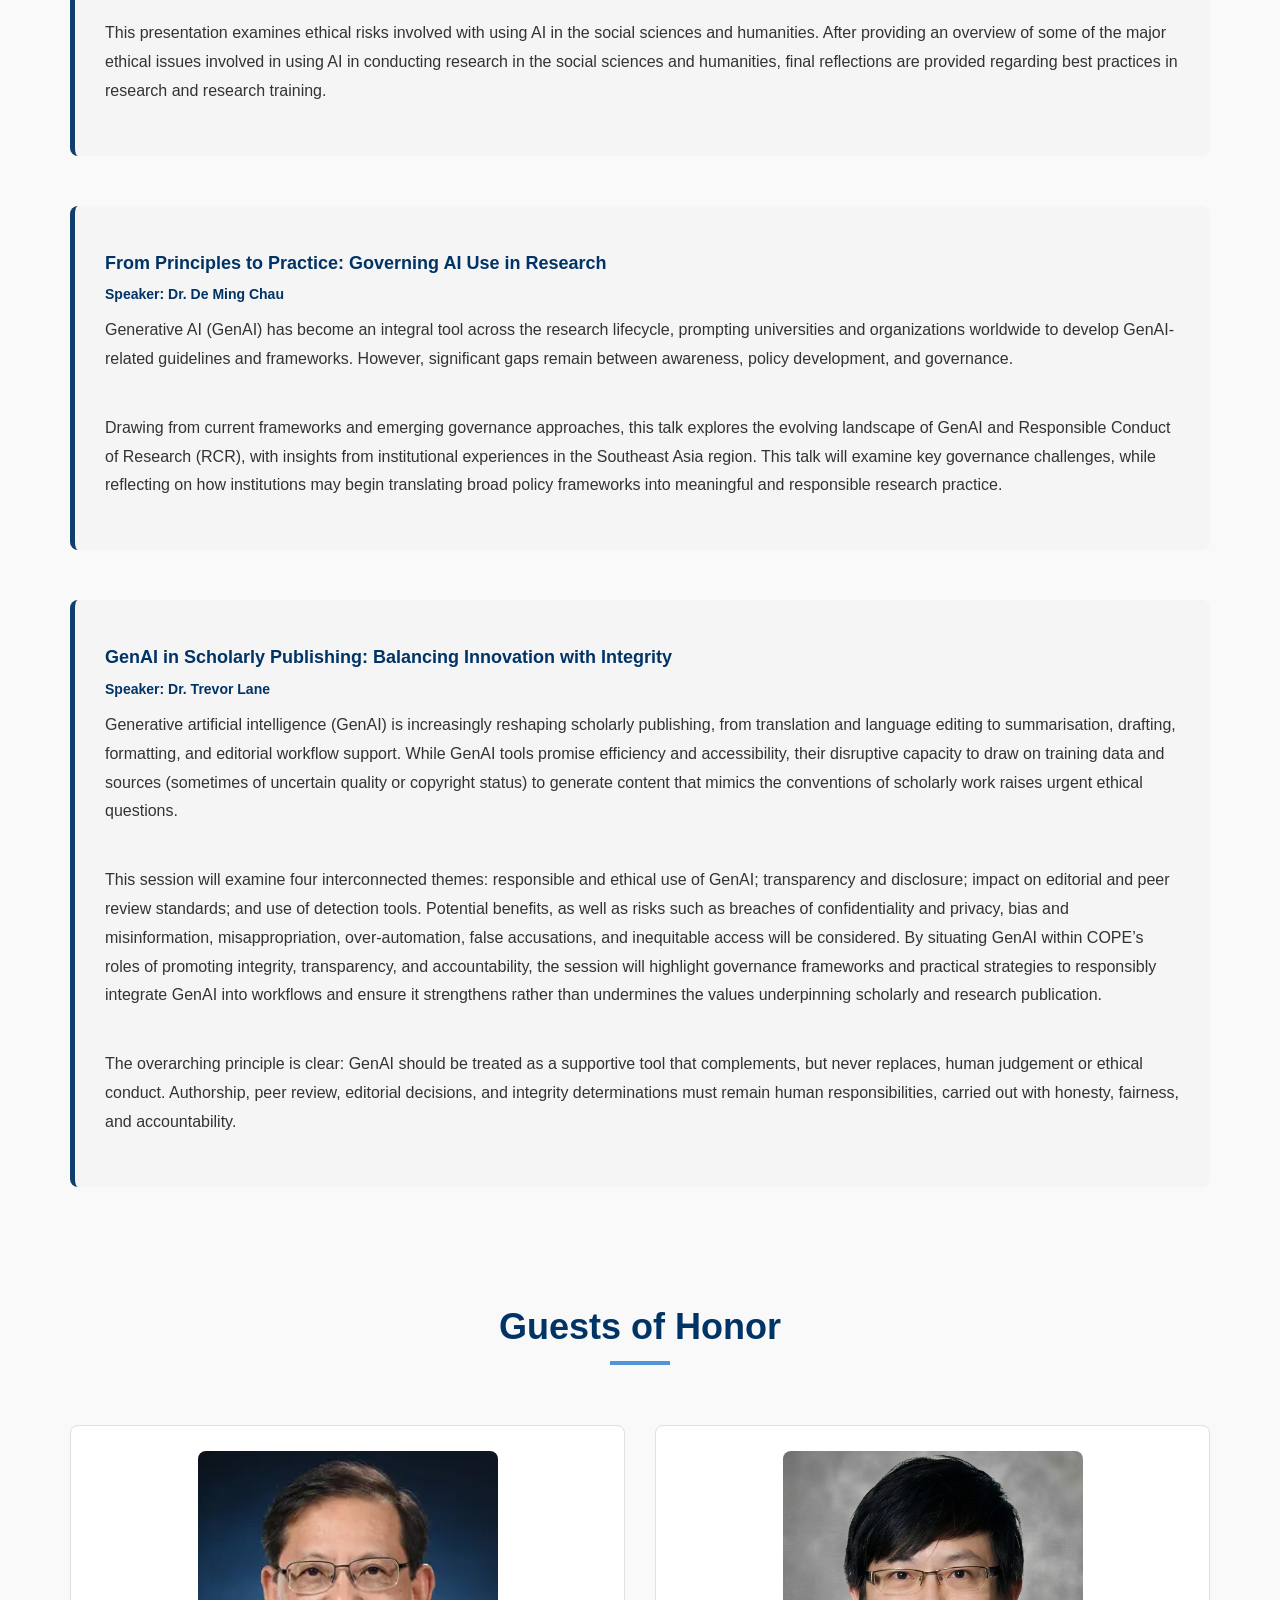
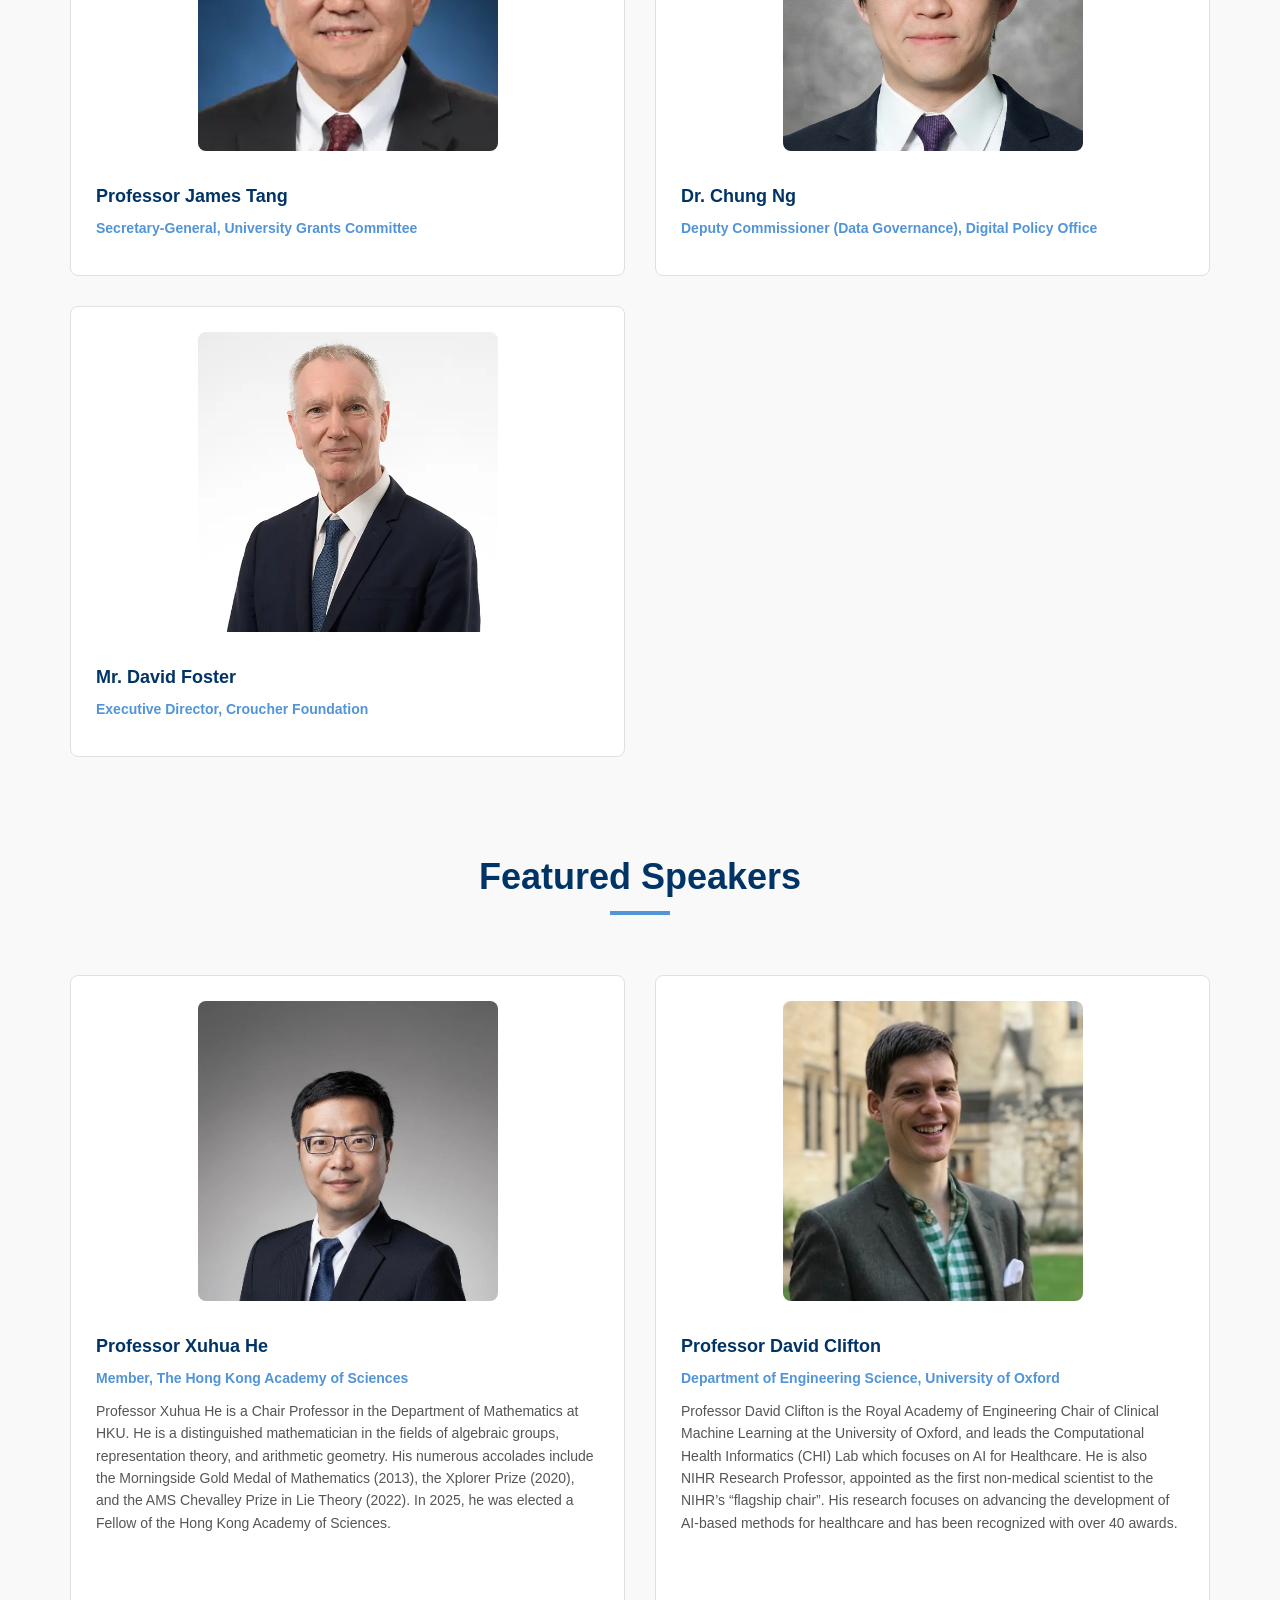
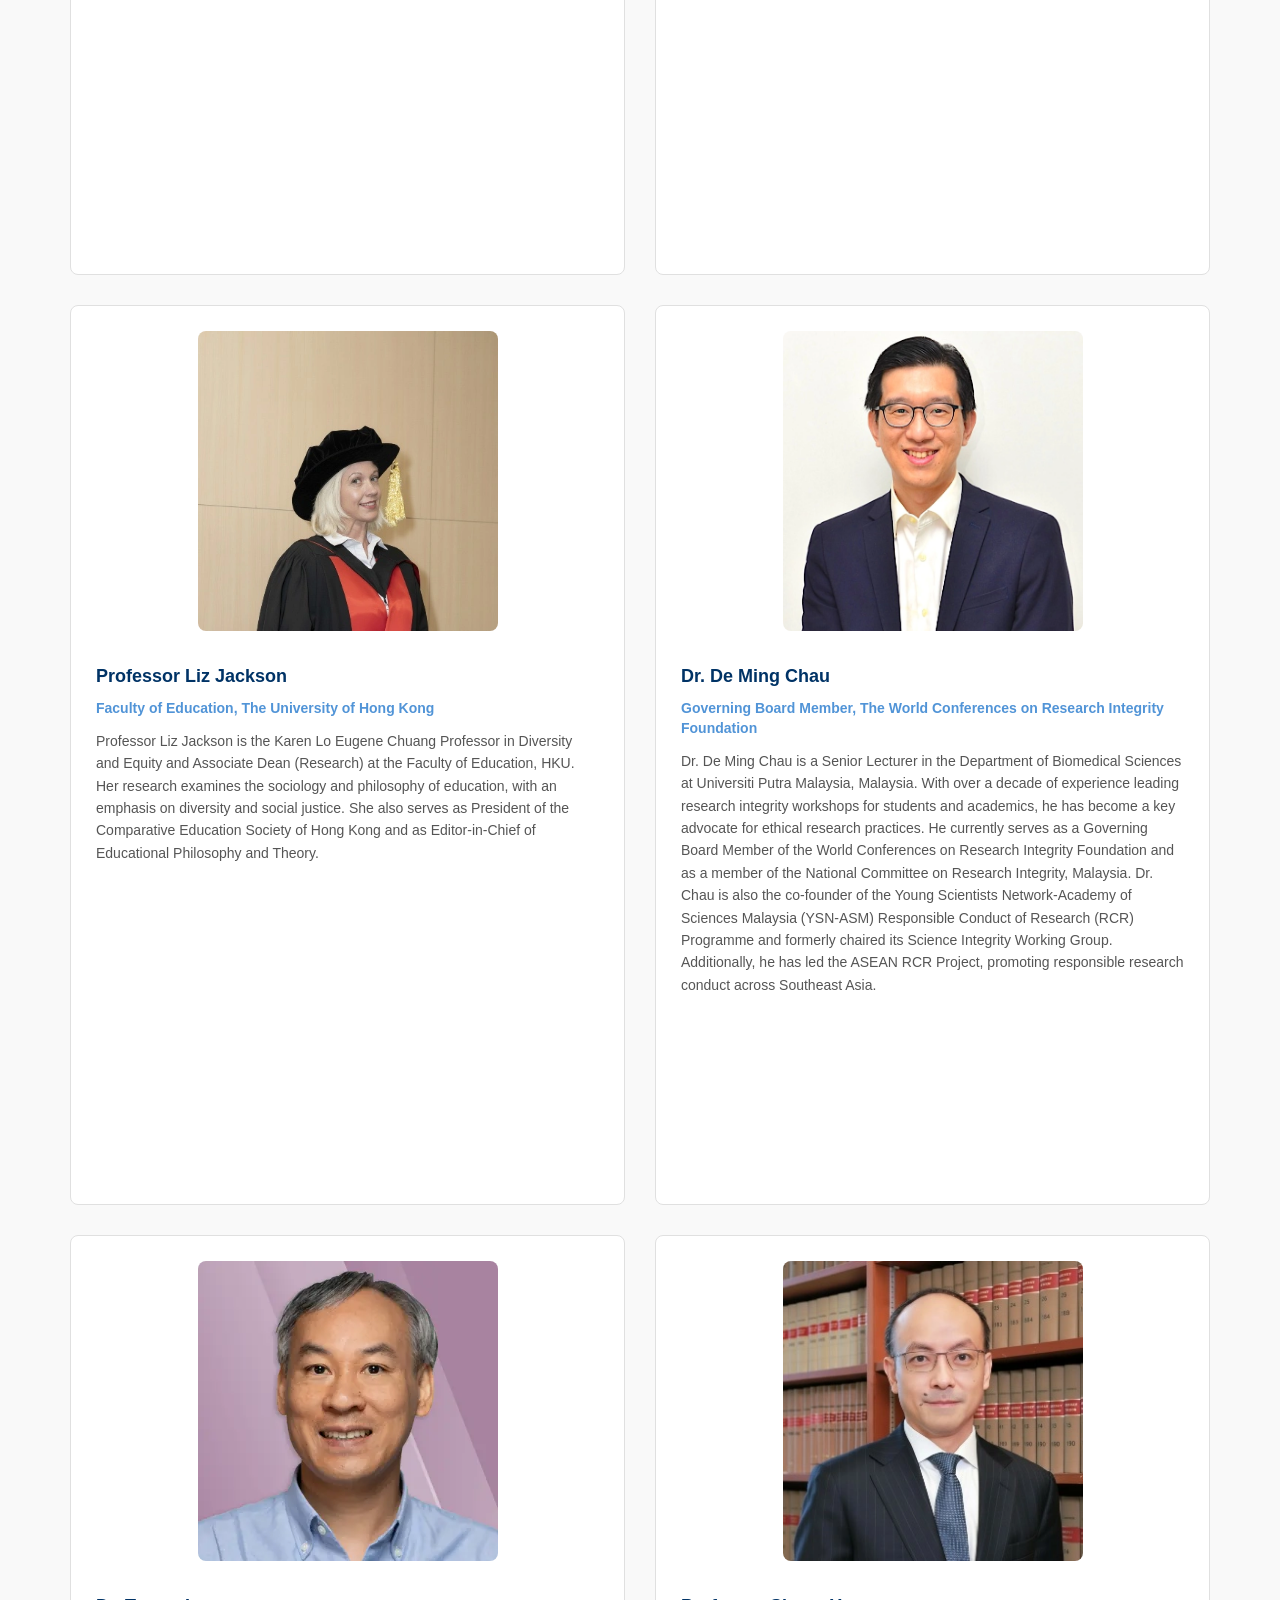
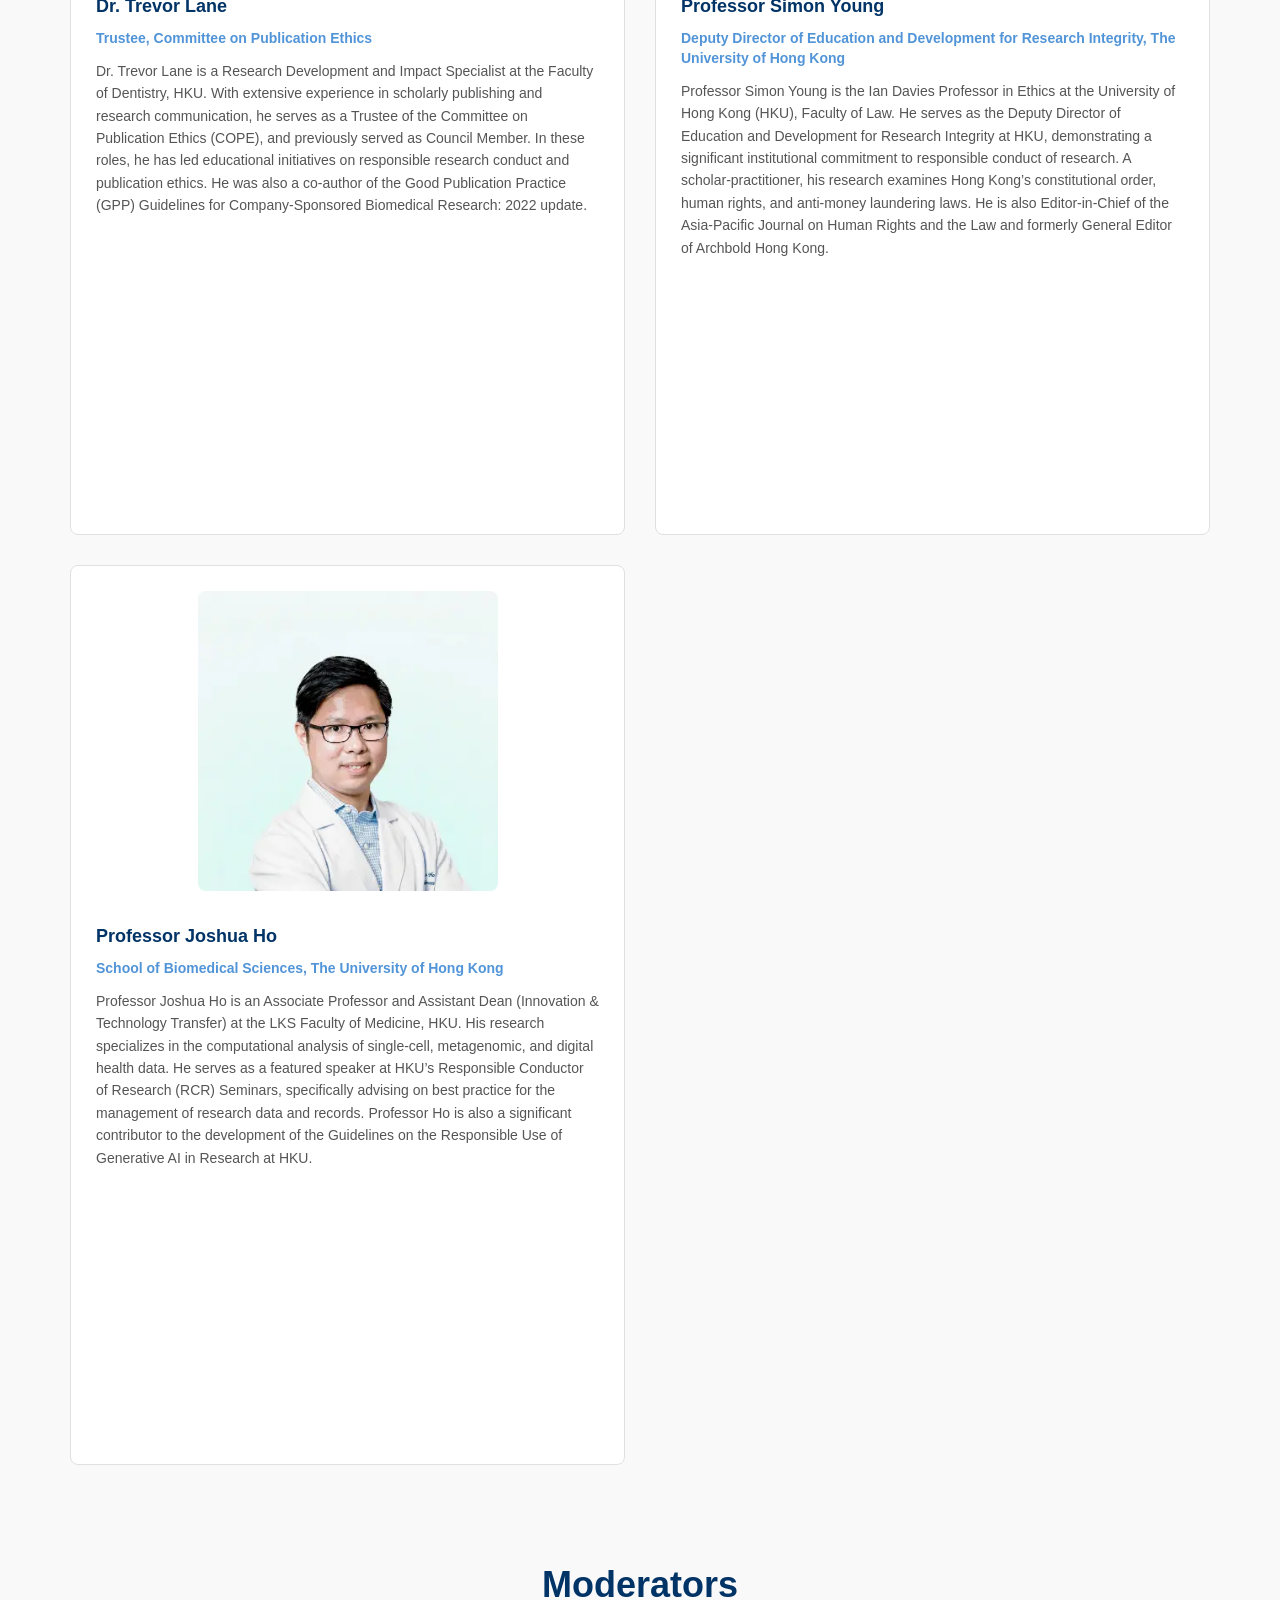
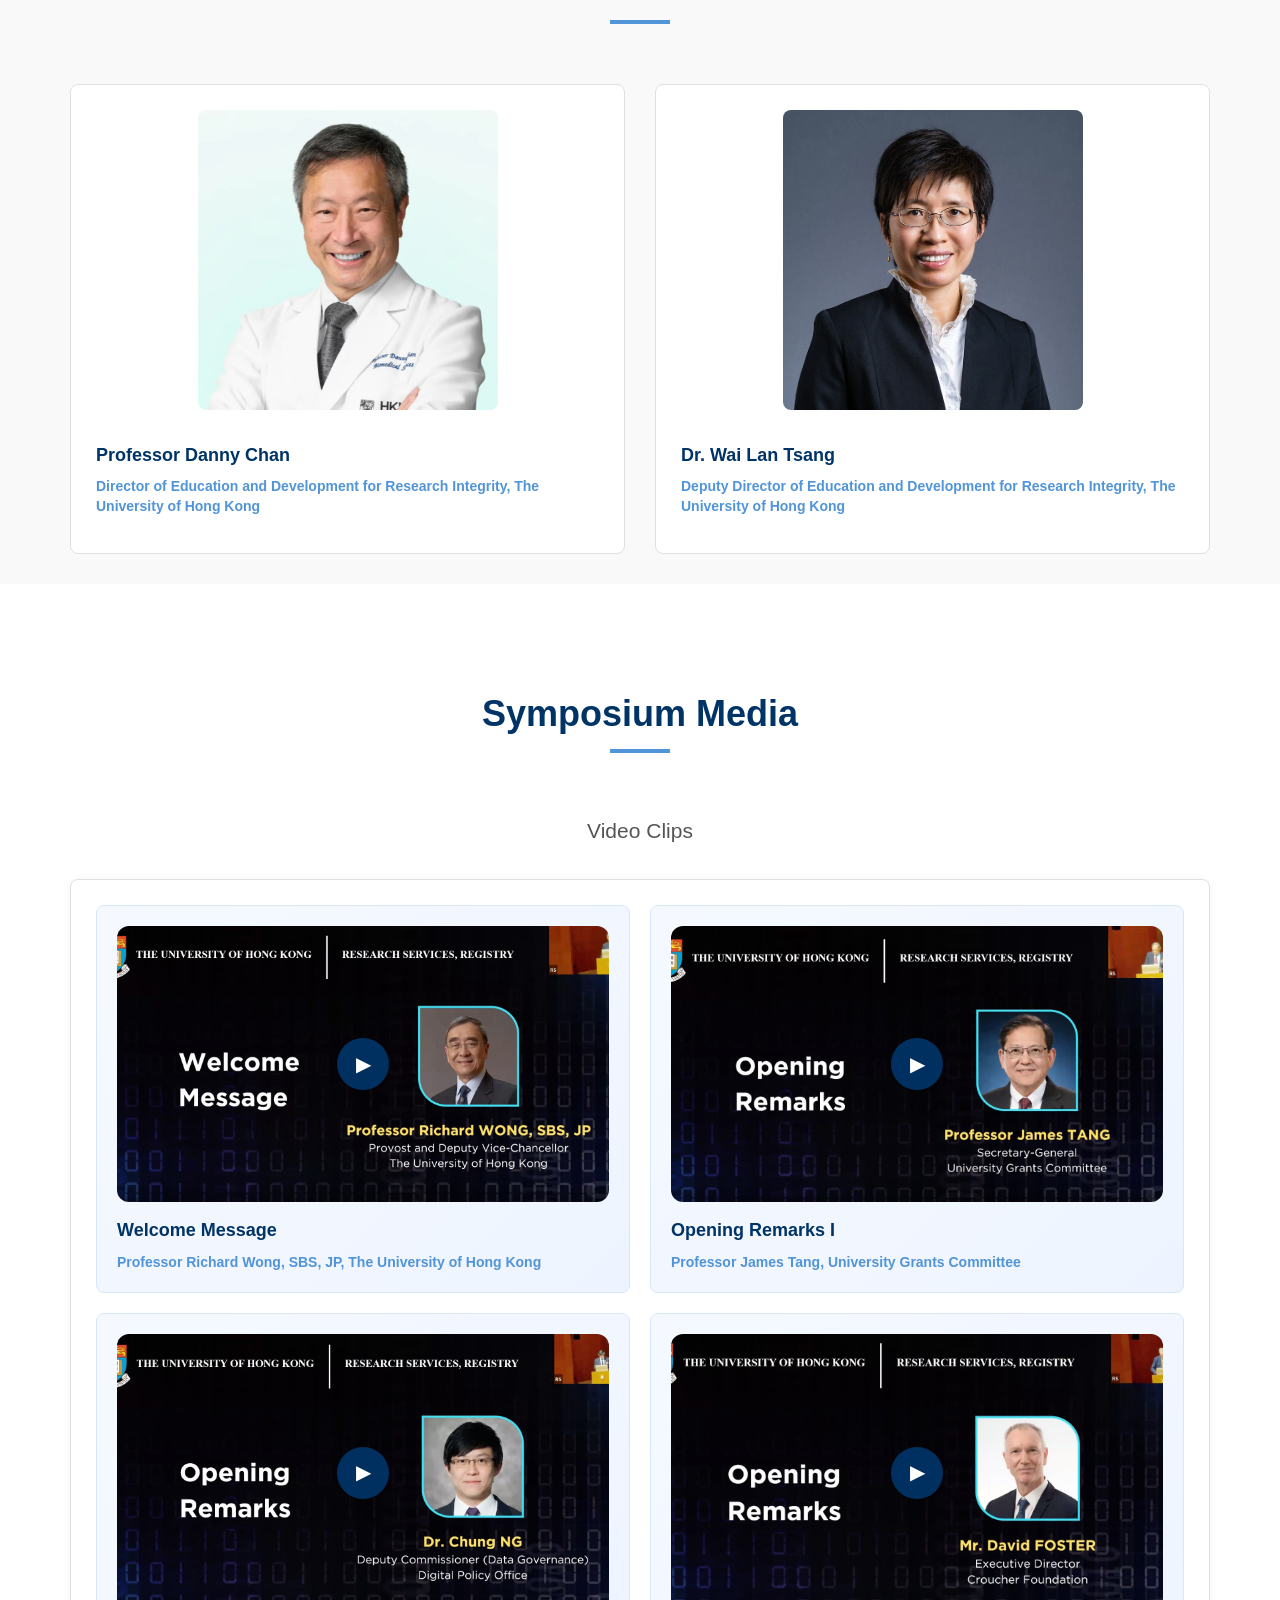
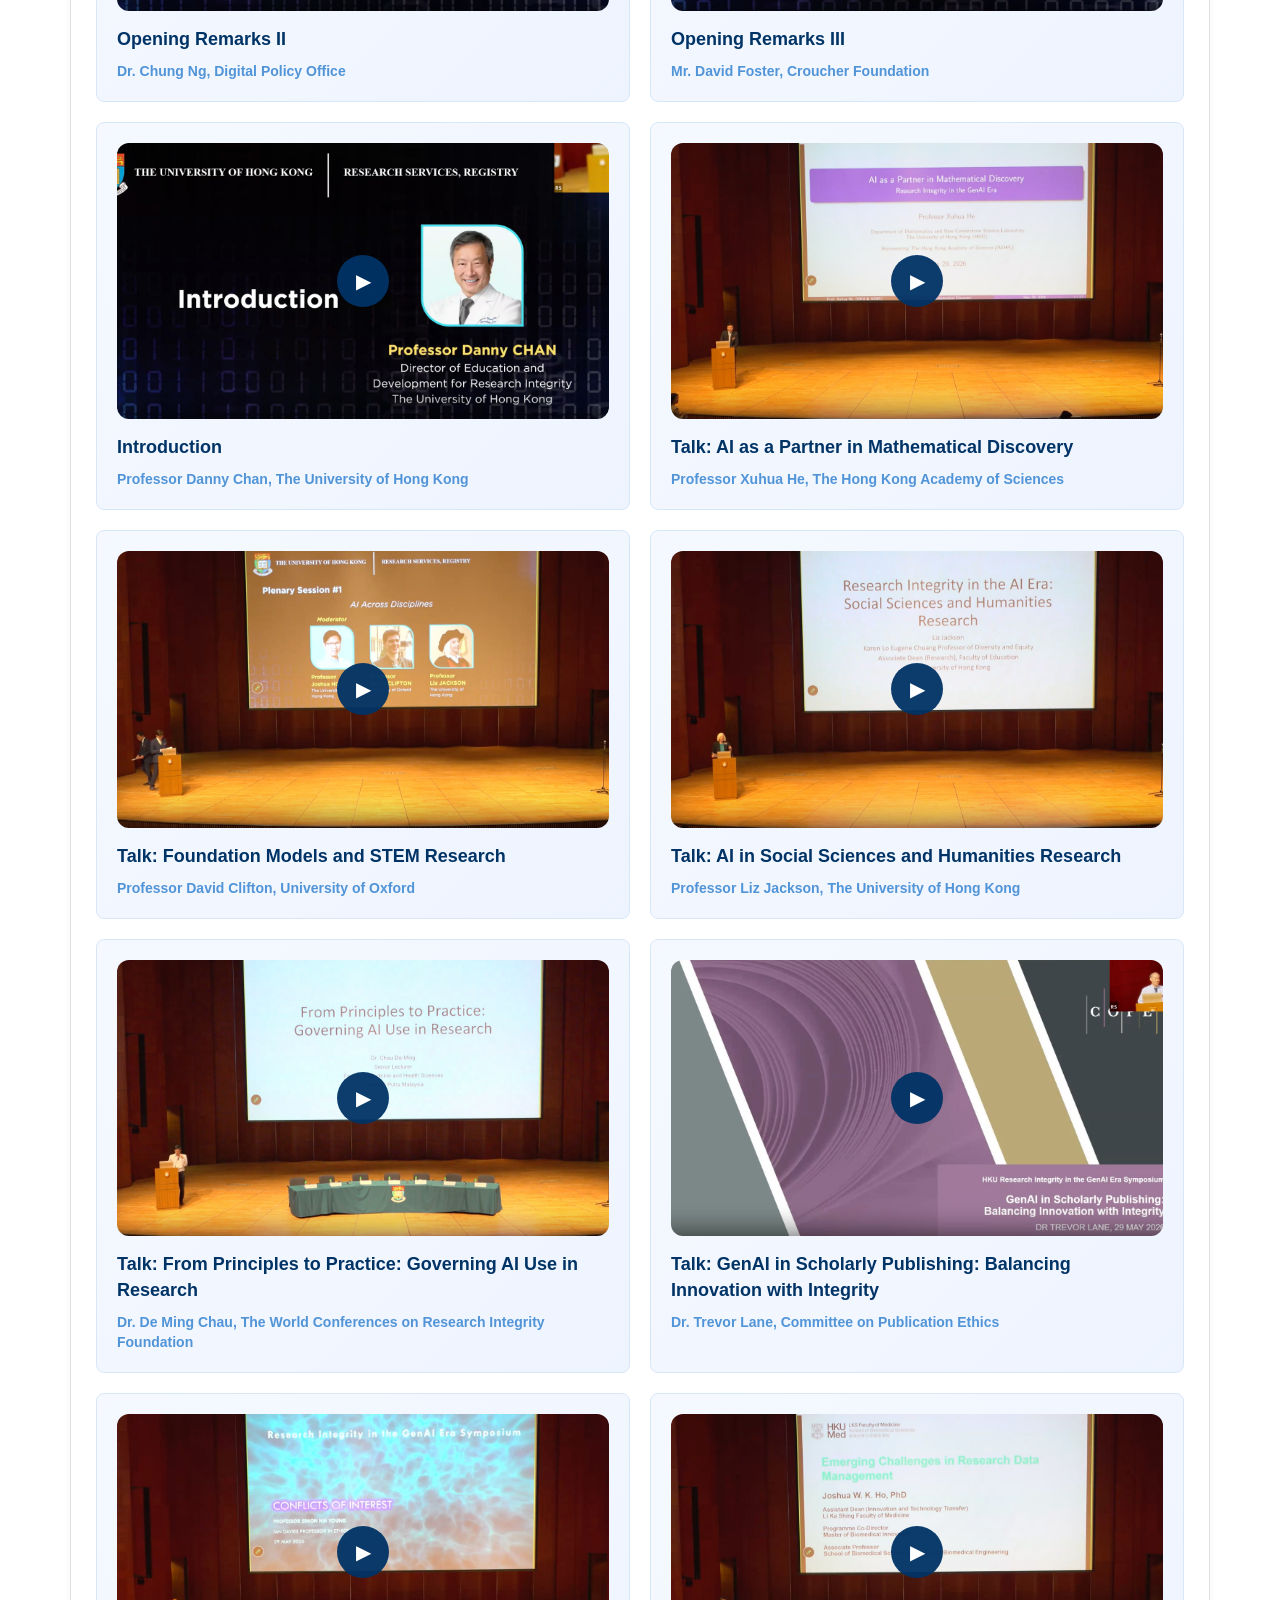
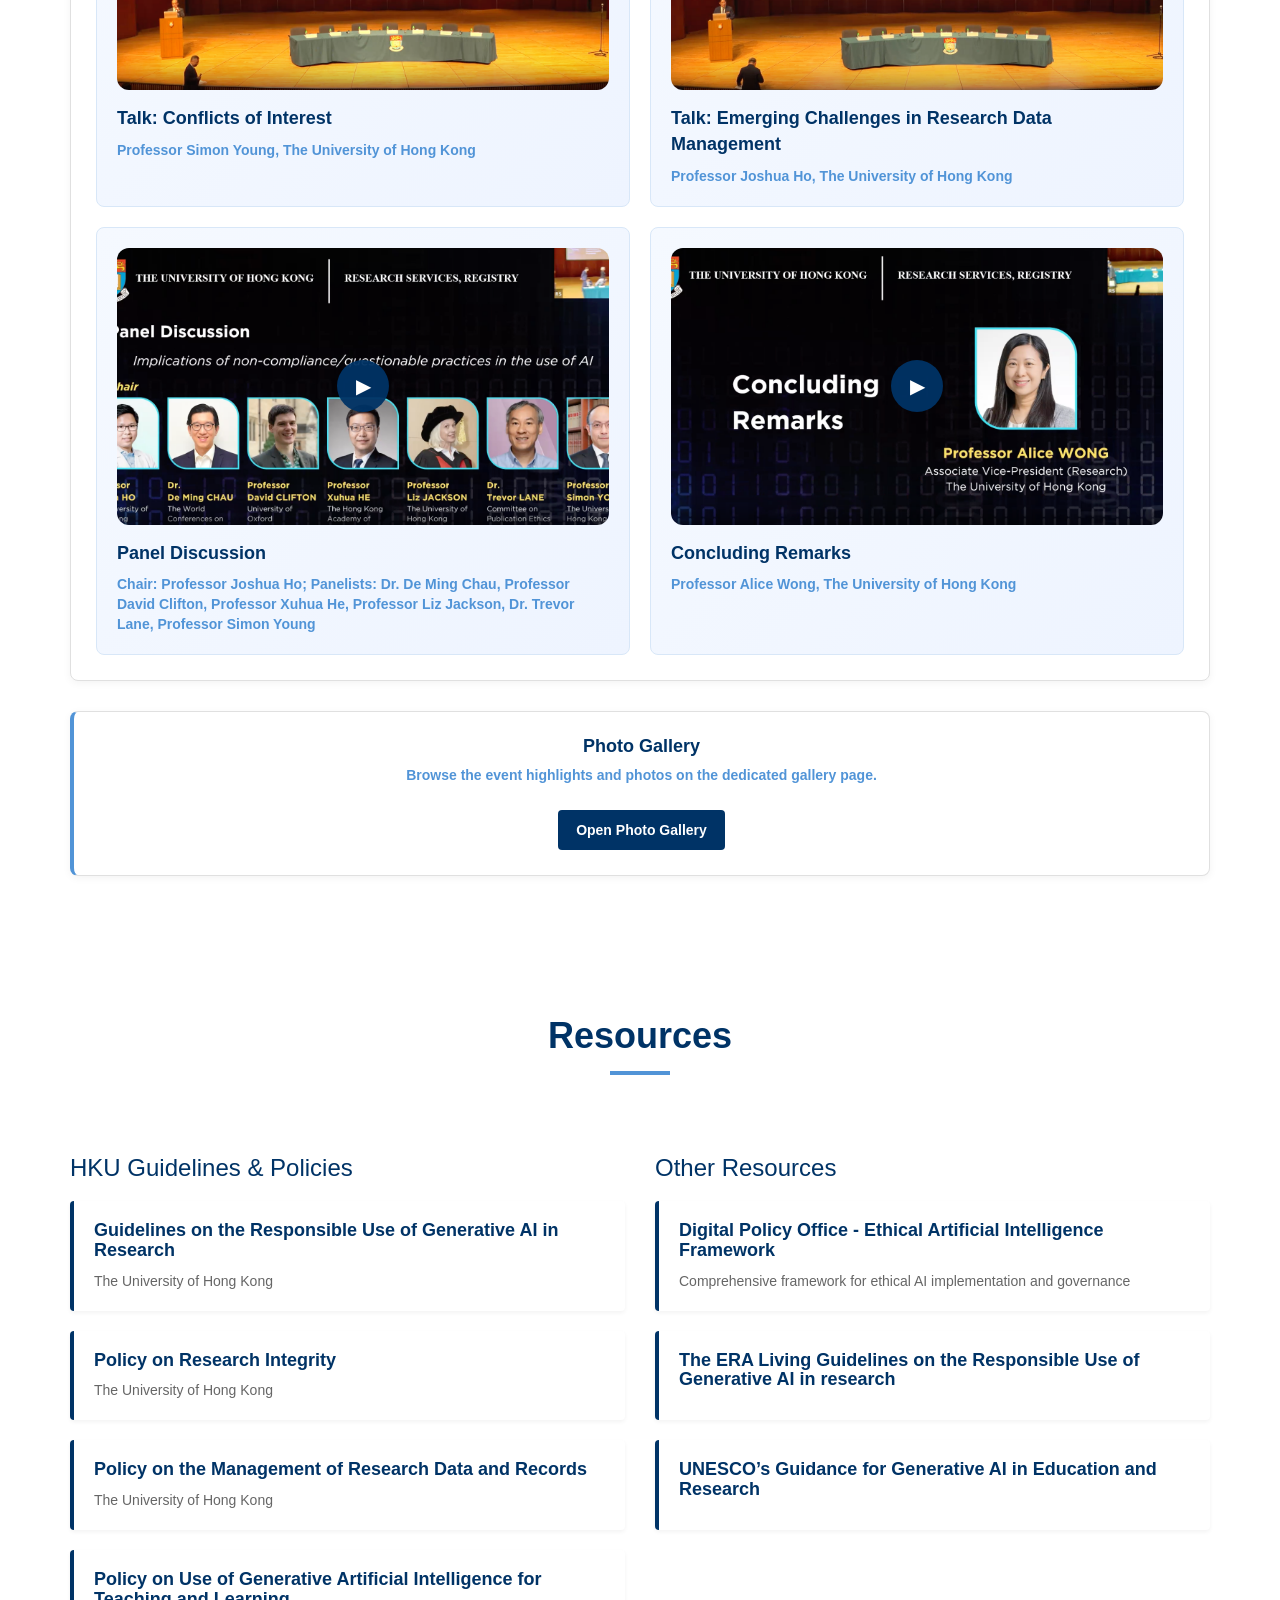
==== commit 342348c3: "typo" ====
--- a/index.html
+++ b/index.html
@@ -784,7 +784,7 @@
                 },
                 {
                     title: 'Talk: AI in Social Sciences and Humanities Research',
-                    speaker: 'Professor Liz Jackson',
+                    speaker: 'Professor Liz Jackson, The University of Hong Kong',
                     src: 'media/Prof_Liz_Jackson.mp4',
                     thumbnail: 'images/video_thumbnails/lizjackson.png'
                 },
